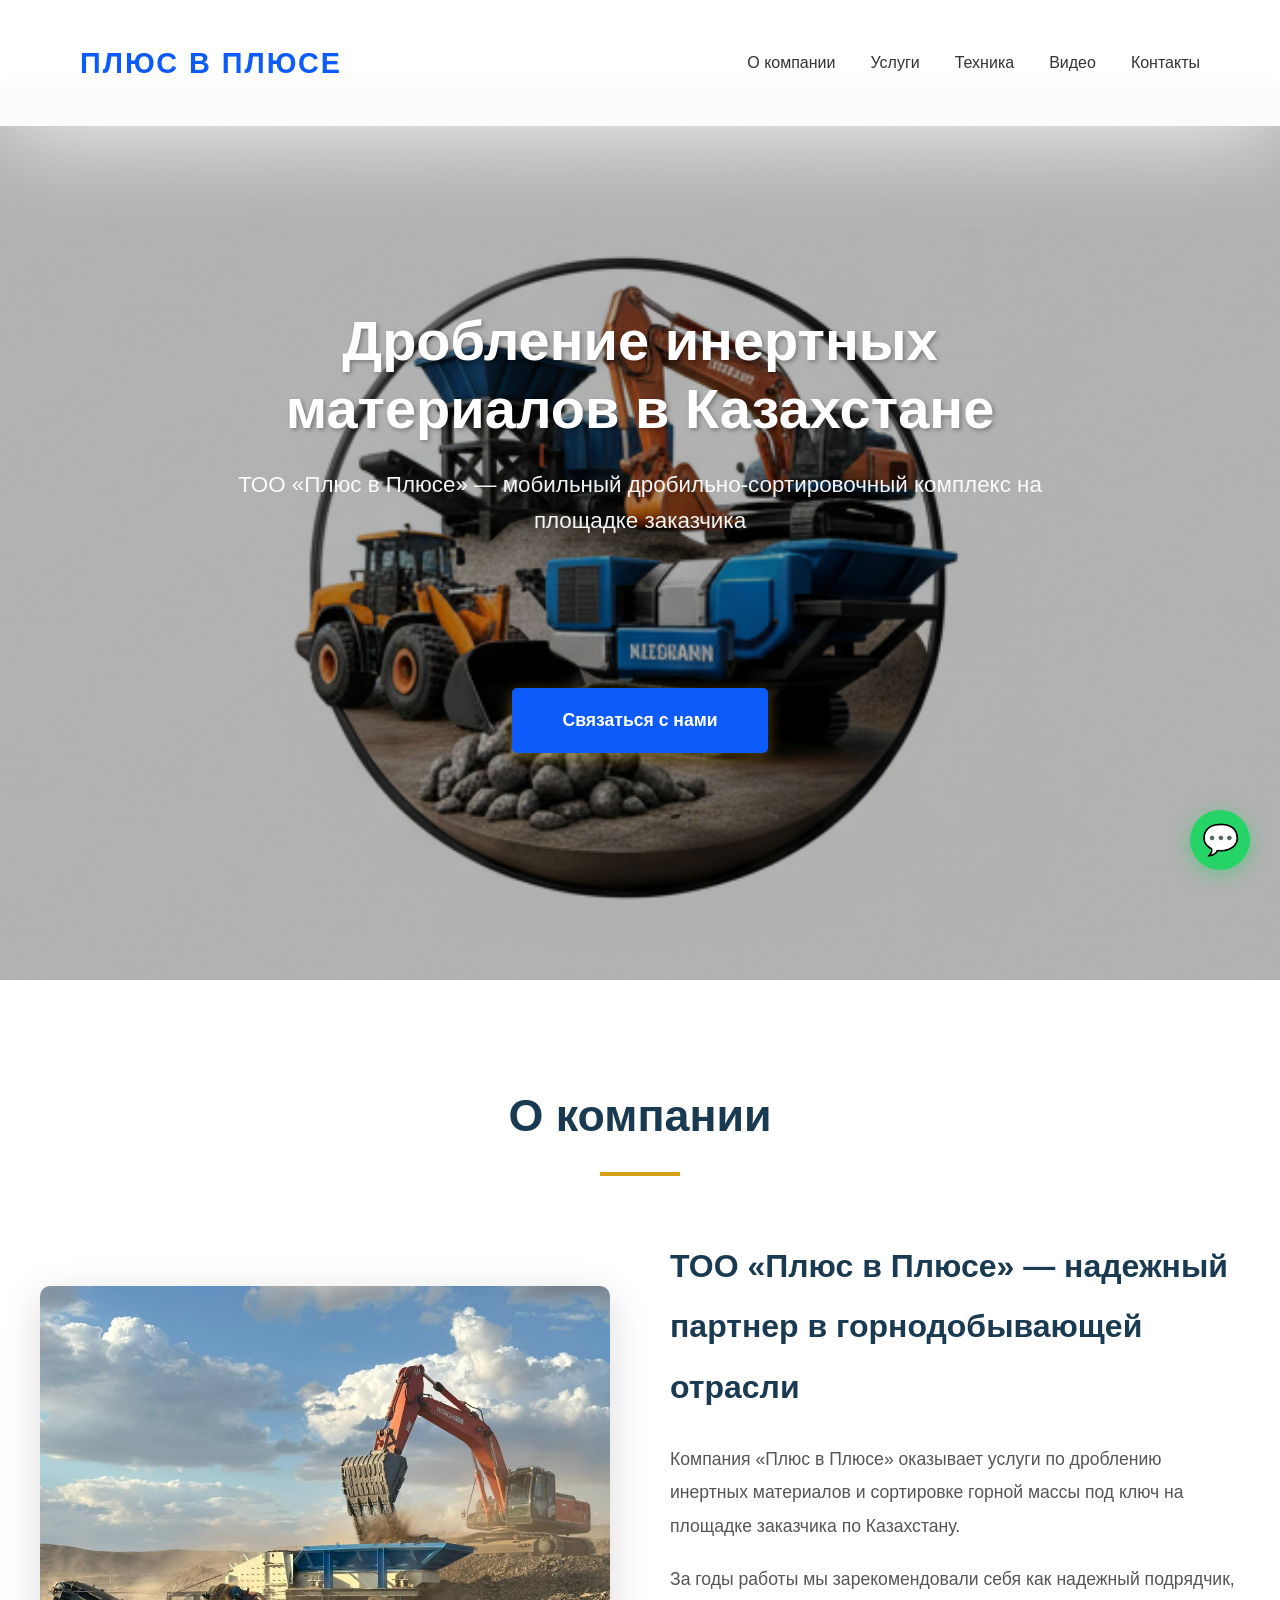
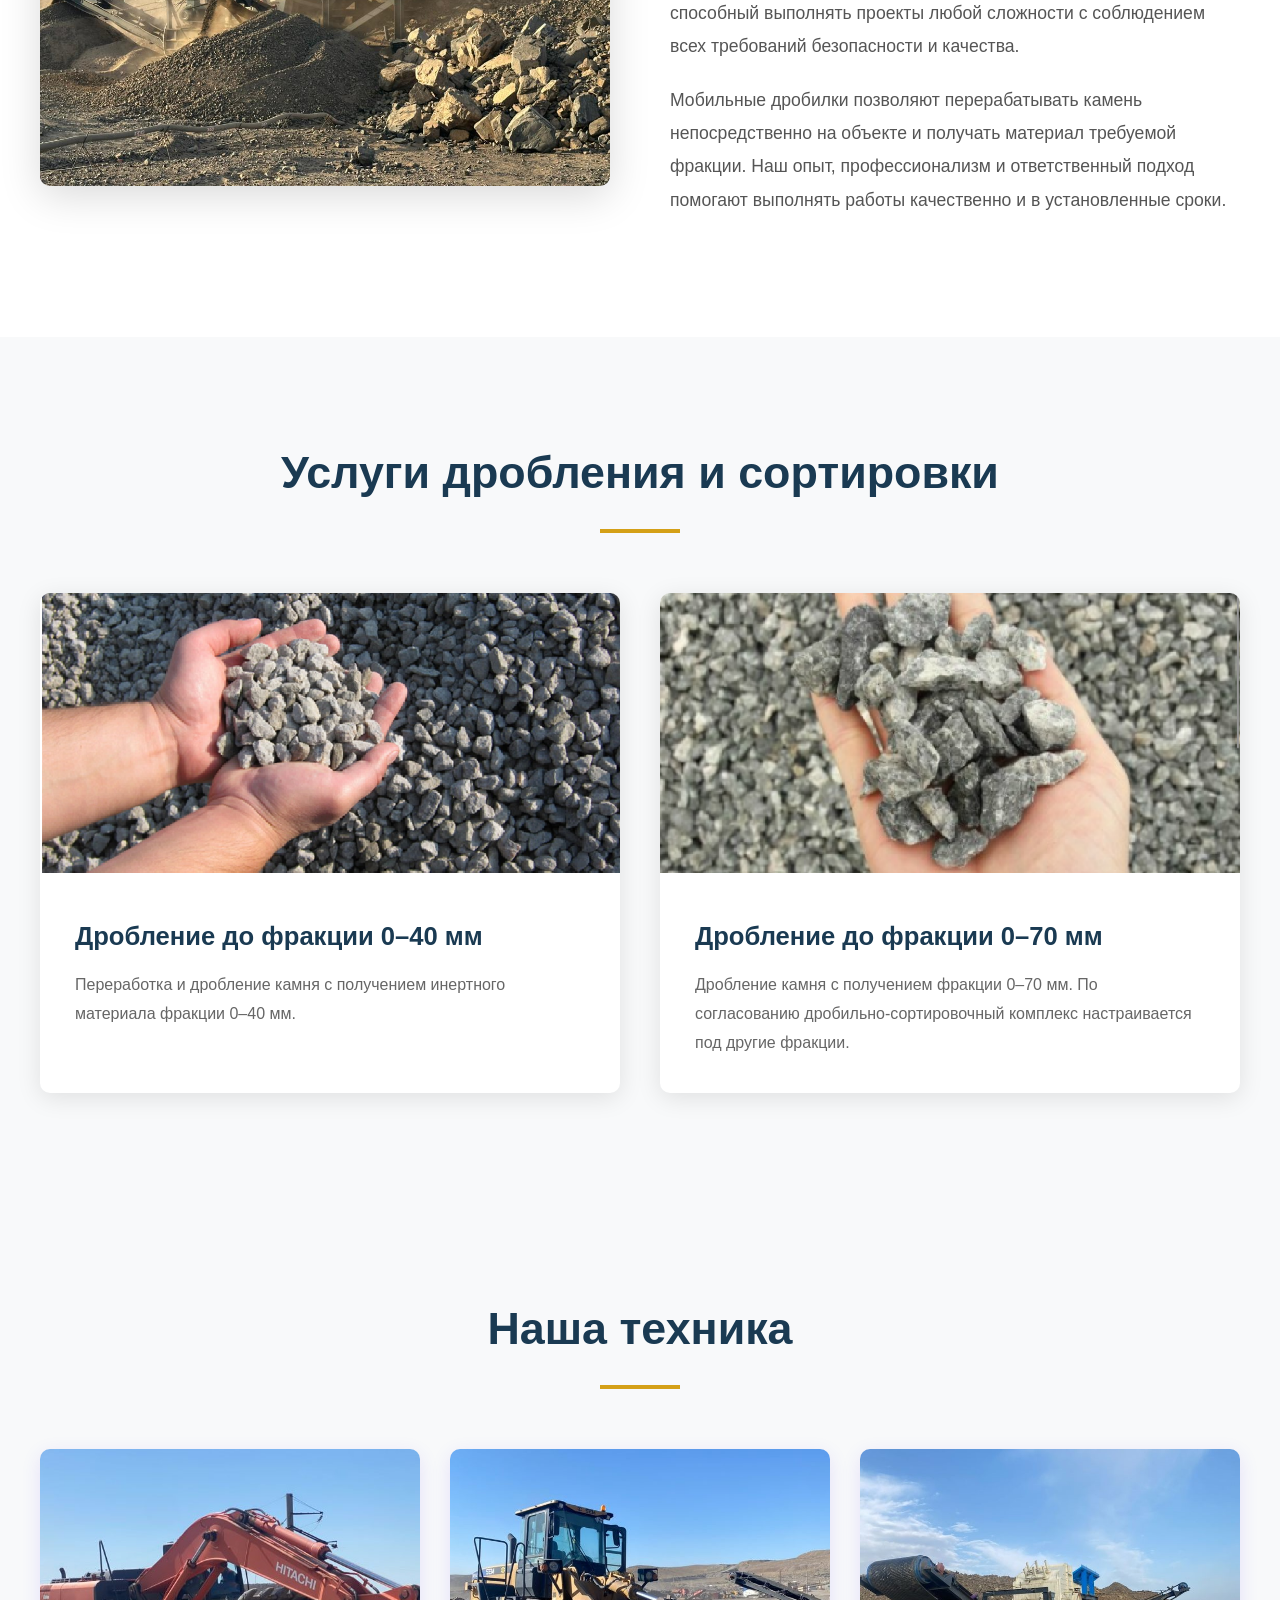
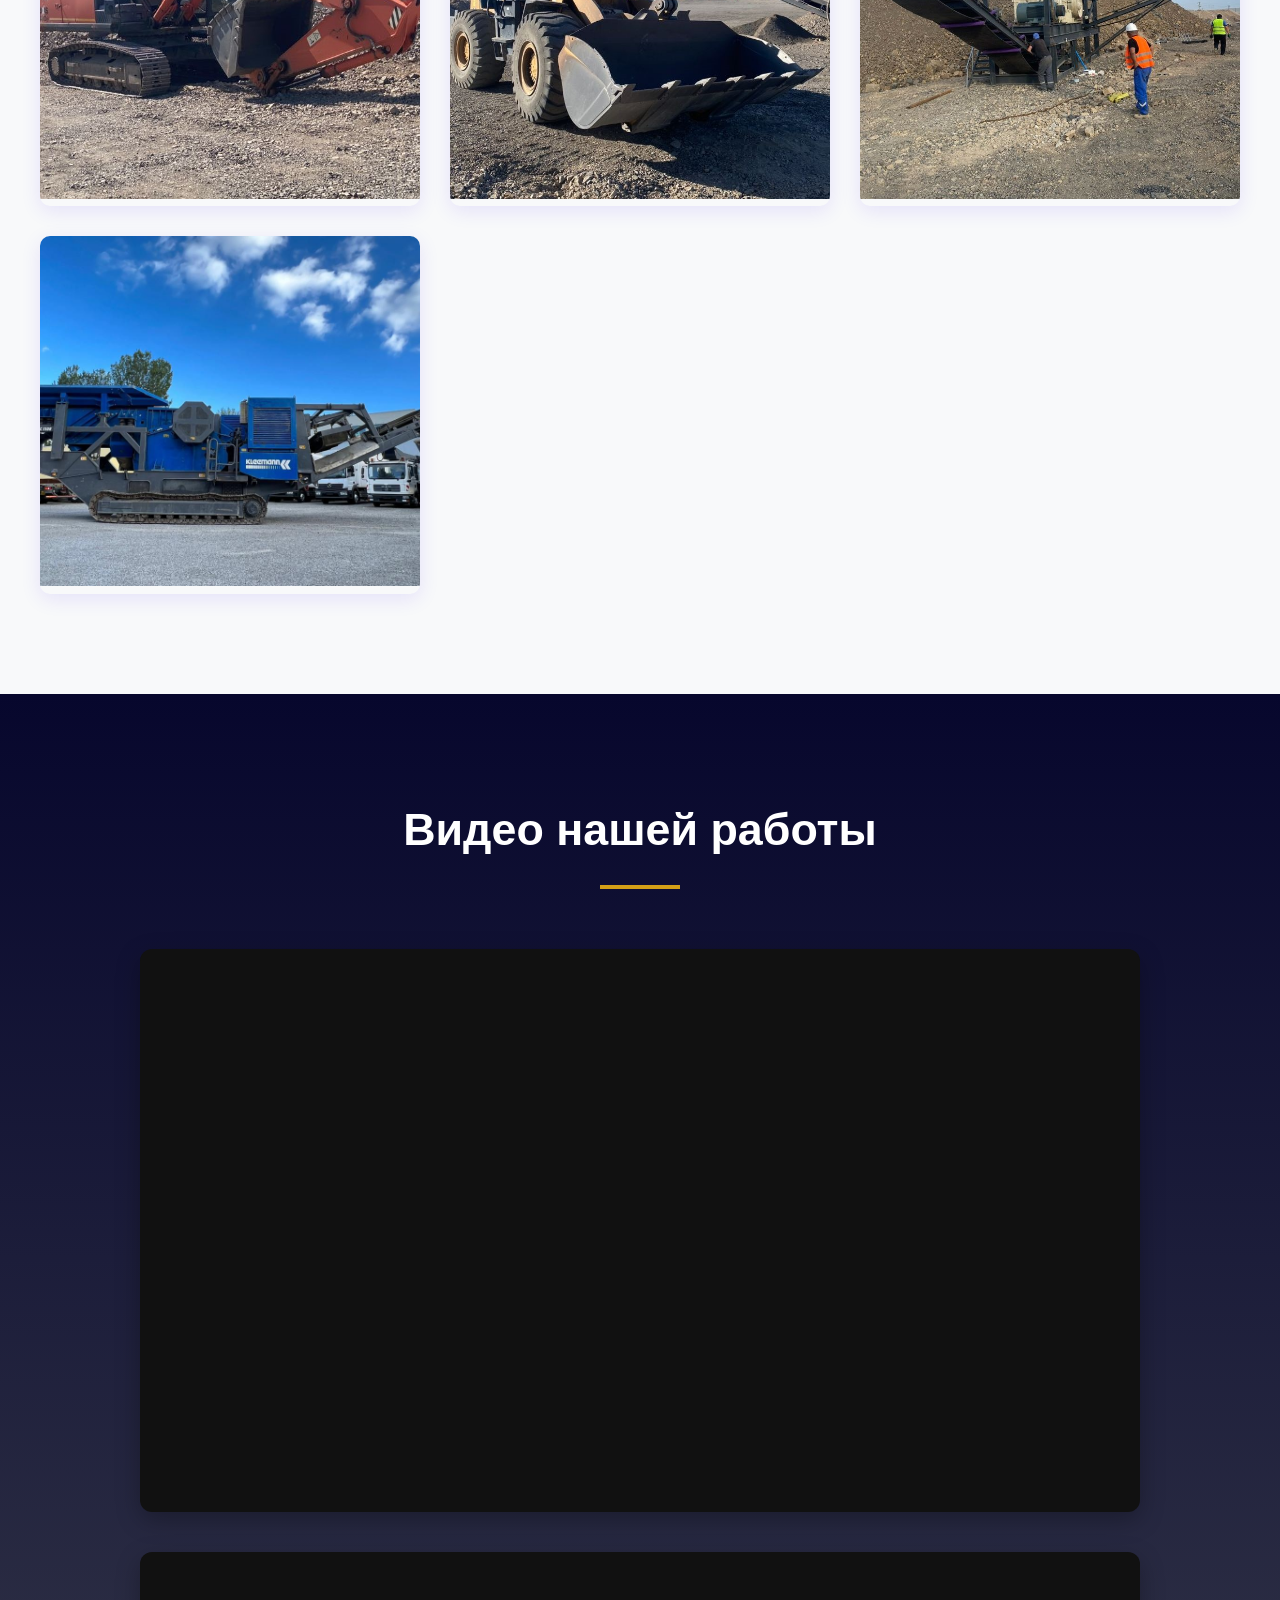
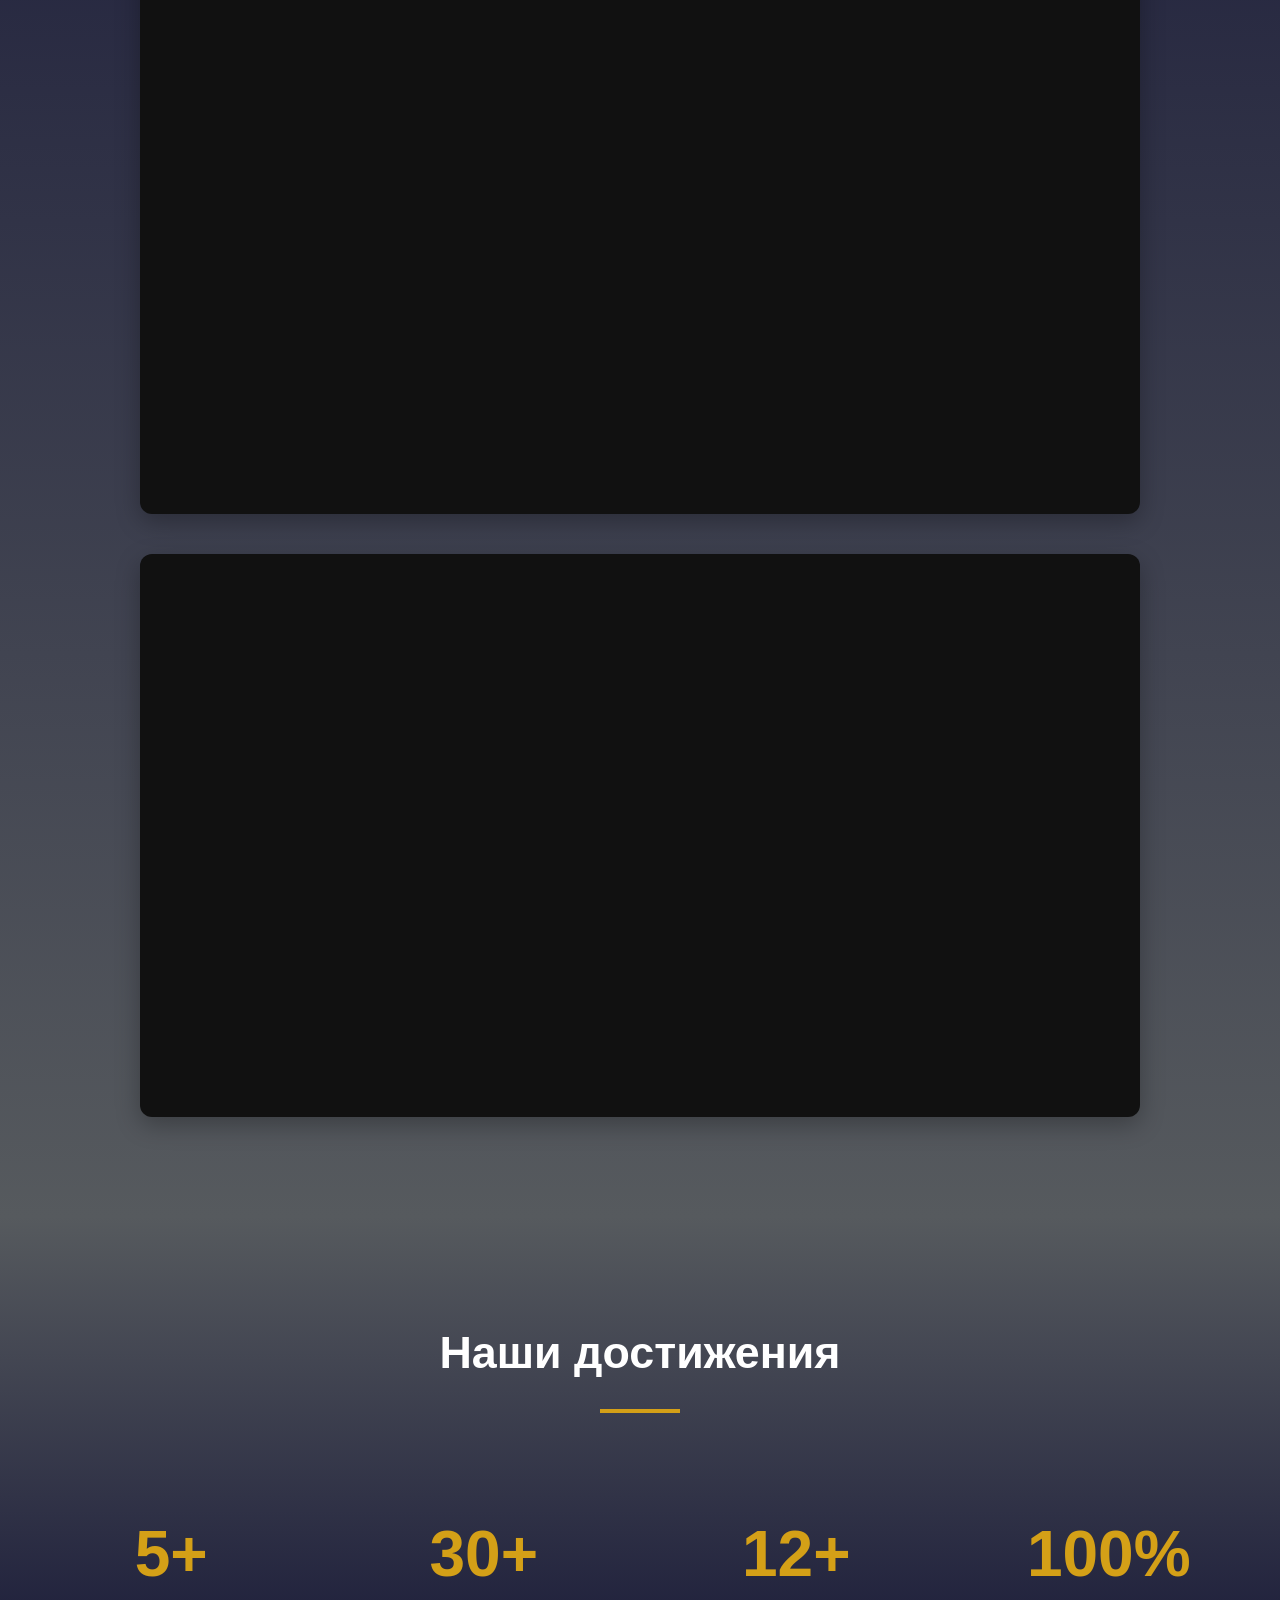
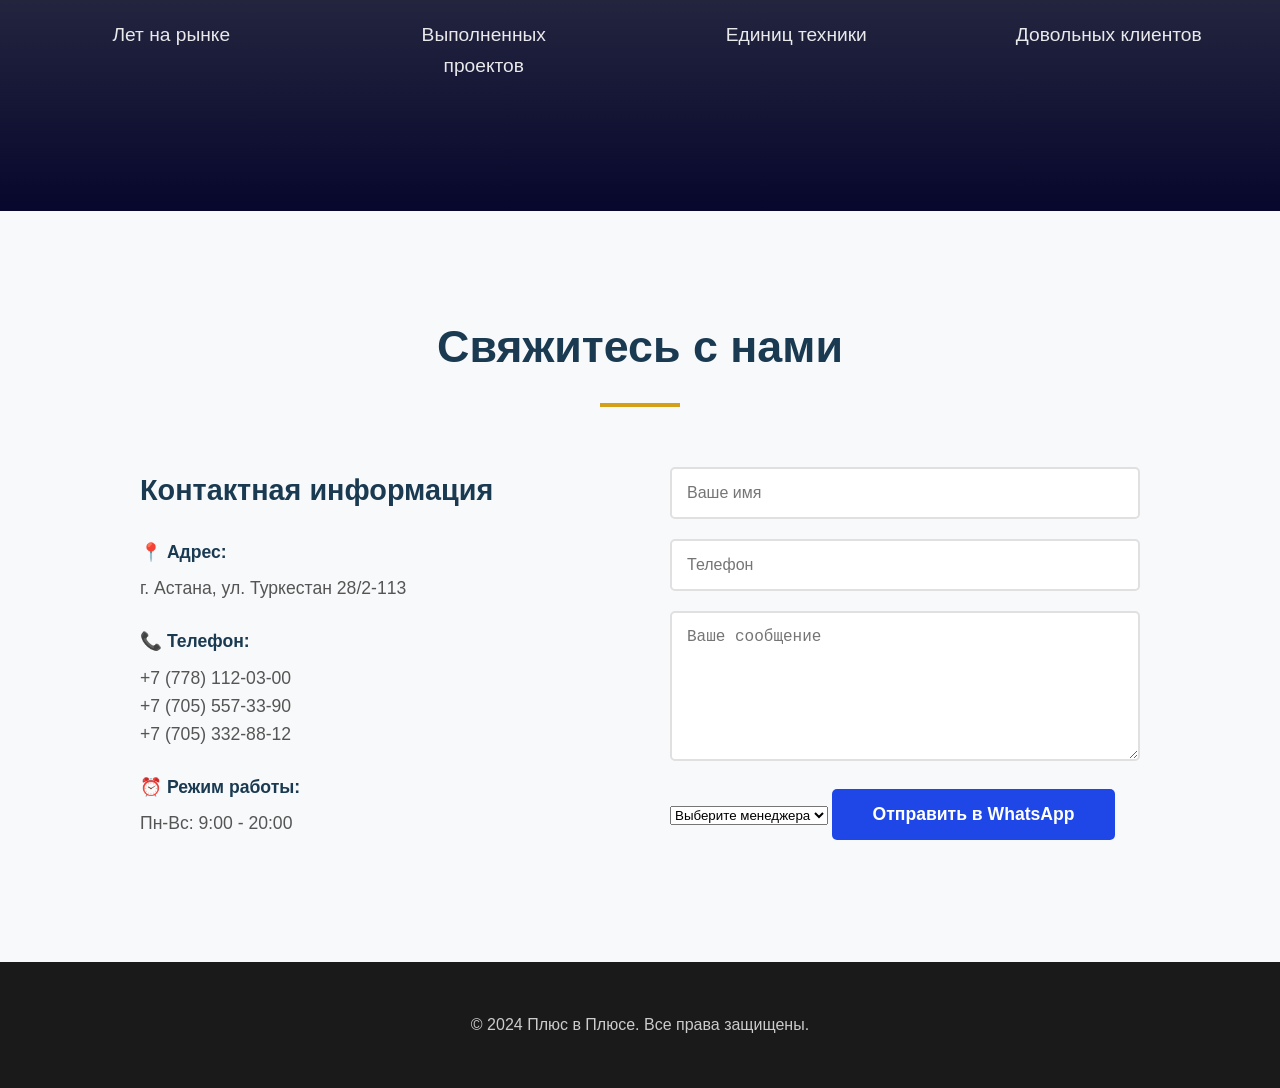
==== index.html @ 3a4a6405 "Improve search metadata and service content" ====
<!DOCTYPE html>
<html lang="ru">
<head>
    <meta charset="UTF-8">
    <meta name="viewport" content="width=device-width, initial-scale=1.0">
    <title>Дробление инертных материалов в Казахстане | Плюс в Плюсе</title>
    <meta name="description" content="ТОО «Плюс в Плюсе»: дробление и сортировка инертных материалов мобильными дробилками на площадке заказчика в Казахстане. Фракции 0–40 и 0–70 мм.">
    <meta name="robots" content="index, follow, max-image-preview:large, max-snippet:-1, max-video-preview:-1">
    <meta name="author" content="ТОО «Плюс в Плюсе»">
    <meta name="theme-color" content="#0c5bfa">
    <link rel="canonical" href="https://plusvpluse.kz/">

    <meta property="og:type" content="website">
    <meta property="og:locale" content="ru_KZ">
    <meta property="og:site_name" content="Плюс в Плюсе">
    <meta property="og:title" content="Дробление инертных материалов | Плюс в Плюсе">
    <meta property="og:description" content="Дробление и сортировка инертных материалов мобильными дробилками на площадке заказчика в Казахстане.">
    <meta property="og:url" content="https://plusvpluse.kz/">
    <meta property="og:image" content="https://plusvpluse.kz/img/%D0%BB%D0%BE%D0%B3%D0%BE1.png">
    <meta property="og:image:width" content="617">
    <meta property="og:image:height" content="424">
    <meta property="og:image:alt" content="Дробильно-сортировочный комплекс компании «Плюс в Плюсе»">

    <meta name="twitter:card" content="summary_large_image">
    <meta name="twitter:title" content="Дробление инертных материалов | Плюс в Плюсе">
    <meta name="twitter:description" content="Дробление и сортировка инертных материалов мобильными дробилками в Казахстане.">
    <meta name="twitter:image" content="https://plusvpluse.kz/img/%D0%BB%D0%BE%D0%B3%D0%BE1.png">
    <script type="application/ld+json">
    {
      "@context": "https://schema.org",
      "@type": "LocalBusiness",
      "@id": "https://plusvpluse.kz/#company",
      "name": "Плюс в Плюсе",
      "legalName": "ТОО «Плюс в Плюсе»",
      "url": "https://plusvpluse.kz/",
      "image": "https://plusvpluse.kz/img/%D0%BB%D0%BE%D0%B3%D0%BE1.png",
      "description": "Услуги по дроблению, сортировке и переработке инертных материалов на площадке заказчика в Казахстане.",
      "telephone": "+7-778-112-03-00",
      "address": {
        "@type": "PostalAddress",
        "streetAddress": "ул. Туркестан, 28/2-113",
        "addressLocality": "Астана",
        "addressCountry": "KZ"
      },
      "areaServed": {"@type": "Country", "name": "Казахстан"},
      "knowsAbout": ["Дробление инертных материалов", "Сортировка горной массы", "Мобильная дробилка", "Дробильно-сортировочный комплекс"]
    }
    </script>
    <link rel="stylesheet" href="style.css">
</head>
<body>
    
    <header>
        <nav>
            <div class="logo-text">ПЛЮС В ПЛЮСЕ</div>
            <div class="mobile-menu-btn" onclick="toggleMenu()">
                <span></span>
                <span></span>
                <span></span>
            </div>
            <ul class="nav-links" id="navLinks">
                <li><a href="#about" onclick="closeMenu()">О компании</a></li>
                <li><a href="#services" onclick="closeMenu()">Услуги</a></li>
                <li><a href="#equipment" onclick="closeMenu()">Техника</a></li>
                <li><a href="#video" onclick="closeMenu()">Видео</a></li>
                <li><a href="#contact" onclick="closeMenu()">Контакты</a></li>
            </ul>
        </nav>
    </header>

    <!-- WhatsApp плавающая кнопка -->
    <a href="https://wa.me/77781120300?text=Здравствуйте!%20Интересует%20ваши%20услуги" 
       class="whatsapp-float" 
       target="_blank"
       title="Написать в WhatsApp">
        💬
    </a>

    <!-- ========================================
         HERO SECTION - ГЛАВНОЕ ФОТО
         ======================================== -->
    <section class="hero">
       
        <img src="img/лого1.png" alt="Дробильно-сортировочный комплекс компании Плюс в Плюсе на месторождении" class="hero-image"> 
        
        <div class="hero-overlay"></div>
        <div class="hero-content">
            <h1 class="hero-title">Дробление инертных материалов в Казахстане</h1>
            <p class="hero-subtitle">ТОО «Плюс в Плюсе» — мобильный дробильно-сортировочный комплекс на площадке заказчика</p>




            <a href="#contact" class="cta-button" style="margin-top: 110px;">Связаться с нами</a>
        </div>
    </section>

    <!-- ========================================
         О КОМПАНИИ
         ======================================== -->
    <section id="about" class="section">
        <h2 class="section-title">О компании</h2>
        <div class="about-container">
            
            
            <img src="img/rкомпания.jpeg" alt="Наша команда" class="about-image"> 
            
            <div class="about-text">
                <h3>ТОО «Плюс в Плюсе» — надежный партнер в горнодобывающей отрасли</h3>
                <p>Компания «Плюс в Плюсе» оказывает услуги по дроблению инертных материалов и сортировке горной массы под ключ на площадке заказчика по Казахстану.</p>
                <p>За годы работы мы зарекомендовали себя как надежный подрядчик, способный выполнять проекты любой сложности с соблюдением всех требований безопасности и качества.</p>
                <p>Мобильные дробилки позволяют перерабатывать камень непосредственно на объекте и получать материал требуемой фракции. Наш опыт, профессионализм и ответственный подход помогают выполнять работы качественно и в установленные сроки.</p>
            </div>
        </div>
    </section>

    <!-- ========================================
         УСЛУГИ
         ======================================== -->
    <section id="services" class="section" style="background: #f8f9fa;">
        <h2 class="section-title">Услуги дробления и сортировки</h2>
        <div class="services-grid">
            
            <div class="service-card">
                <img src="img/фракция 40.png" alt="Инертный материал после дробления" class="service-image"> 
                
                <div class="service-content">
                    <h3 class="service-title">Дробление до фракции 0–40 мм</h3>
                    <p class="service-description">Переработка и дробление камня с получением инертного материала фракции 0–40 мм.</p>
                </div>
            </div>

            <div class="service-card">
                
                <img src="img/фракция 70.1.png" alt="Инертный материал после дробления" class="service-image"> 
                
                <div class="service-content">
                    <h3 class="service-title">Дробление до фракции 0–70 мм</h3>
                    <p class="service-description">Дробление камня с получением фракции 0–70 мм. По согласованию дробильно-сортировочный комплекс настраивается под другие фракции.</p>
                </div>
            </div>

               
        </div>
    </section>

    <!-- ========================================
         ГАЛЕРЕЯ ТЕХНИКИ
         ======================================== -->
    <section id="equipment" class="section equipment-section">
        <h2 class="section-title">Наша техника</h2>
        <div class="equipment-gallery">
            
            <!-- ТЕХНИКА 1: Экскаватор -->
            <div class="equipment-item">
                
                <img src="img/экскаватор.jpeg" alt="Экскаватор" class="equipment-image">
                
                <div class="equipment-overlay">
                    <h3 class="equipment-name">Экскаватор</h3>
                    <p class="equipment-specs">Модель: HITACHI 330 5G , 2013 г объем ковша 2 куба</p>
                </div>
            </div>

            <!-- ТЕХНИКА 2: Погрузчик -->
            <div class="equipment-item">
                
                <img src="img/погрузчик.jpeg" alt="Фронтальный погрузчик SEM для работы с инертными материалами" class="equipment-image">
                
                <div class="equipment-overlay">
                    <h3 class="equipment-name">Фронтальный погрузчик </h3>
                    <p class="equipment-specs">Модель: SEM 2024, объем ковша 3 куба. В количестве 2 единицы.</p>
                </div>
            </div>

            <!-- ТЕХНИКА 3: Ротарная дробилка -->
            <div class="equipment-item">
                <img src="img/роторная.jpeg" alt="Роторная дробилка PF 1315 производительностью 400 тонн в час" class="equipment-image"> 
                
                <div class="equipment-overlay">
                    <h3 class="equipment-name">Роторная дробилка</h3>
                    <p class="equipment-specs">Модель: PF 13 15, 2025 года. Производительность 400 тон в час</p>
                </div>
            </div>

            <!-- ТЕХНИКА 4: Дробилка -->
            <div class="equipment-item">
                
                <img src="img/дробилка.jpeg" alt="Самоходная мобильная дробилка Kleemann 110 R" class="equipment-image">
                
                <div class="equipment-overlay">
                    <h3 class="equipment-name">Самоходная мобильная дробилка</h3>
                    <p class="equipment-specs">Модель: Kleemann 110 R, 2010 года. Производителю 300 тонн час</p>
                </div>
            </div>
        
        </div>
    </section>

    <!-- ========================================
         ВИДЕО
         ======================================== -->
    <section id="video" class="section video-section">
        <div class="video-container">
            <h2 class="section-title" style="color: white;">Видео нашей работы</h2>
            
            <div class="video-wrapper">
                               
                <video autoplay muted loop playsinline preload="metadata" aria-label="Видео работы дробильно-сортировочного комплекса">
                    <source src="img/video_1.mp4" type="video/mp4">
                    Ваш браузер не поддерживает видео.
                </video>
                <video autoplay muted loop playsinline preload="metadata" aria-label="Видео работы дробильно-сортировочного комплекса">
                    <source src="img/video_2.mp4" type="video/mp4">
                    Ваш браузер не поддерживает видео.
                </video>
                <video autoplay muted loop playsinline preload="metadata" aria-label="Видео работы дробильно-сортировочного комплекса">
                    <source src="img/video_3.mp4" type="video/mp4">
                    Ваш браузер не поддерживает видео.
                </video>
                
            </div>
        </div>
    </section>

    <!-- ========================================
         СТАТИСТИКА
         ======================================== -->
    <section class="section stats-section">
        <h2 class="section-title" style="color: white;">Наши достижения</h2>
        <div class="stats-grid">
            <div class="stat-item">
                <div class="stat-number">5+</div>
                <div class="stat-label">Лет на рынке</div>
            </div>
            <div class="stat-item">
                <div class="stat-number">30+</div>
                <div class="stat-label">Выполненных проектов</div>
            </div>
            <div class="stat-item">
                <div class="stat-number">12+</div>
                <div class="stat-label">Единиц техники</div>
            </div>
            <div class="stat-item">
                <div class="stat-number">100%</div>
                <div class="stat-label">Довольных клиентов</div>
            </div>
        </div>
    </section>

    <!-- ========================================
         КОНТАКТЫ
         ======================================== -->
    <section id="contact" class="section contact-section">
        <h2 class="section-title">Свяжитесь с нами</h2>
        <div class="contact-container">
            <div class="contact-info">
                <h3>Контактная информация</h3>
                <div class="contact-item">
                    <strong>📍 Адрес:</strong>
                    г. Астана, ул. Туркестан 28/2-113
                </div>
                <div class="contact-item">
                    <strong>📞 Телефон:</strong>
                    +7 (778) 112-03-00<br>
                    +7 (705) 557-33-90<br>
                    +7 (705) 332-88-12<br>
                </div>
                <div class="contact-item">
                    <strong>⏰ Режим работы:</strong>
                    Пн-Вс: 9:00 - 20:00<br>
                    
                </div>
            </div>

            <form class="contact-form" id="contactForm" onsubmit="sendToWhatsApp(event)">
                <input type="text" id="userName" placeholder="Ваше имя" required>
                <input type="tel" id="userPhone" placeholder="Телефон" required>
                <textarea id="userMessage" placeholder="Ваше сообщение" required></textarea>
                <select id="managerSelect" required>
                    <option value="">Выберите менеджера</option>
                    <option value="0">Менеджер 1</option>
                    <option value="1">Менеджер 2</option>
                    <option value="2">Менеджер 3</option>
                </select>
                <button type="submit" class="submit-btn">Отправить в WhatsApp</button>
            </form>
        </div>
    </section>

    <footer>
        <p>&copy; 2024 Плюс в Плюсе. Все права защищены.</p>
    </footer>
    <script src="script.js"></script>
</body>

</html>
---- style.css ----
/* ========================================
   ОСНОВНЫЕ СТИЛИ
   ======================================== */

* {
    margin: 0;
    padding: 0;
    box-sizing: border-box;
}

body {
    font-family: 'Arial', sans-serif;
    overflow-x: hidden;
    background: #fff;
    color: #333;
    line-height: 1.6;
}

/* ========================================
   HEADER & NAVIGATION
   ======================================== */

header {
    position: fixed;
    width: 100%;
    top: 0;
    z-index: 1000;
    background: rgba(255, 255, 255, 0.95);
    backdrop-filter: blur(10px);
    box-shadow: 0 2px 100px rgba(255, 255, 255, 0.935);
    transition: all 0.3s;
}

nav {
    max-width: 1400px;
    margin: 0 auto;
    display: flex;
    justify-content: space-between;
    align-items: center;
    padding: 20px 40px;
}

.logo-text {
    font-size: 1.8rem;
    font-weight: 700;
    color: #0c5bfa;
    text-transform: uppercase;
    letter-spacing: 2px;
}

.nav-links {
    display: flex;
    gap: 35px;
    list-style: none;
}

.nav-links a {
    color: #333;
    text-decoration: none;
    font-weight: 500;
    transition: color 0.3s;
    font-size: 1rem;
}

.nav-links a:hover {
    color: #0c5bfa;
}

.mobile-menu-btn {
    display: none;
    flex-direction: column;
    gap: 5px;
    cursor: pointer;
    padding: 10px;
}

.mobile-menu-btn span {
    width: 25px;
    height: 3px;
    background: #0c5bfa;
    transition: 0.3s;
}

/* ========================================
   WHATSAPP BUTTON
   ======================================== */

.whatsapp-float {
    position: fixed;
    bottom: 30px;
    right: 30px;
    background: #25D366;
    color: white;
    width: 60px;
    height: 60px;
    border-radius: 50%;
    display: flex;
    align-items: center;
    justify-content: center;
    font-size: 30px;
    box-shadow: 0 4px 20px rgba(37, 211, 102, 0.5);
    cursor: pointer;
    z-index: 999;
    transition: all 0.3s;
    text-decoration: none;
}

.whatsapp-float:hover {
    transform: scale(1.1);
    box-shadow: 0 6px 30px rgba(37, 211, 102, 0.7);
}

/* ========================================
   HERO SECTION
   ======================================== */

.hero {
    height: 100vh;
    position: relative;
    display: flex;
    align-items: center;
    justify-content: center;
    overflow: hidden;
    margin-top: 80px;
}

.hero-image {
    position: absolute;
    width: 100%;
    height: 100%;
    object-fit: cover;
    filter: brightness(0.7);
}

.hero-overlay {
    position: absolute;
    width: 100%;
    height: 100%;
    
}

.hero-content {
    position: relative;
    z-index: 2;
    text-align: center;
    color: white;
    max-width: 900px;
    padding: 40px;
    animation: fadeInUp 1.2s ease;
}

.hero-title {
    font-size: 3.5rem;
    font-weight: 700;
    margin-bottom: 25px;
    line-height: 1.2;
    text-shadow: 2px 2px 4px rgba(0,0,0,0.3);
}

.hero-subtitle {
    font-size: 1.4rem;
    margin-bottom: 40px;
    font-weight: 300;
    opacity: 0.95;
}

.cta-button {
    display: inline-block;
    padding: 18px 50px;
    background: #0c5bfa;
    color: white;
    text-decoration: none;
    font-size: 1.1rem;
    font-weight: 600;
    border-radius: 5px;
    transition: all 0.3s;
    box-shadow: 0 4px 15px rgba(212, 160, 23, 0.4);
}

.cta-button:hover {
    background: #b8860b;
    transform: translateY(-3px);
    box-shadow: 0 6px 20px rgba(212, 160, 23, 0.5);
}

/* ========================================
   IMAGE PLACEHOLDERS
   ======================================== */

.image-placeholder {
    background: #f0f0f0;
    border: 3px dashed #ccc;
    display: flex;
    align-items: center;
    justify-content: center;
    color: #999;
    font-size: 1.2rem;
    text-align: center;
    padding: 20px;
}

/* Важно: когда вставляете реальное изображение, используйте тег <img> БЕЗ класса image-placeholder */

.instruction-note {
    background: #fff3cd;
    border-left: 4px solid #d4a017;
    padding: 15px;
    margin: 20px 0;
    font-size: 0.95rem;
    color: #856404;
}

/* ========================================
   SECTIONS
   ======================================== */

.section {
    padding: 100px 40px;
}

.section-title {
    font-size: 2.8rem;
    text-align: center;
    margin-bottom: 60px;
    color: #1a3a52;
    font-weight: 700;
    position: relative;
}

.section-title::after {
    content: '';
    display: block;
    width: 80px;
    height: 4px;
    background: #d4a017;
    margin: 20px auto 0;
}

/* ========================================
   ABOUT SECTION
   ======================================== */

.about-container {
    max-width: 1400px;
    margin: 0 auto;
    display: grid;
    grid-template-columns: 1fr 1fr;
    gap: 60px;
    align-items: center;
}

.about-image {
    width: 100%;
    height: 500px;
    object-fit: cover;
    border-radius: 10px;
    box-shadow: 0 10px 40px rgba(0,0,0,0.15);
}

.about-text {
    font-size: 1.1rem;
    color: #555;
    line-height: 1.9;
}

.about-text h3 {
    color: #1a3a52;
    font-size: 2rem;
    margin-bottom: 25px;
    font-weight: 600;
}

.about-text p {
    margin-bottom: 20px;
}

/* ========================================
   SERVICES SECTION
   ======================================== */

.services-grid {
    max-width: 1400px;
    margin: 0 auto;
    display: grid;
    grid-template-columns: repeat(auto-fit, minmax(350px, 1fr));
    gap: 40px;
}

.service-card {
    background: white;
    border-radius: 10px;
    overflow: hidden;
    box-shadow: 0 5px 25px rgba(0,0,0,0.1);
    transition: all 0.2s;
}

.service-card:hover {
    transform: translateY(-10px);
    box-shadow: 0 5px 10px rgba(40, 40, 46, 0.8);
}

.service-image {
    width: 100%;
    height: 280px;
    object-fit: cover;
}

.service-content {
    padding: 35px;
}

.service-title {
    font-size: 1.6rem;
    color: #1a3a52;
    margin-bottom: 15px;
    font-weight: 600;
}

.service-description {
    color: #666;
    font-size: 1rem;
    line-height: 1.8;
}

/* ========================================
   EQUIPMENT SECTION
   ======================================== */

.equipment-section {
    background: #f8f9fa;
}

.equipment-gallery {
    max-width: 1400px;
    margin: 0 auto;
    display: grid;
    grid-template-columns: repeat(auto-fit, minmax(300px, 1fr));
    gap: 30px;
}

.equipment-item {
    position: relative;
    overflow: hidden;
    border-radius: 10px;
    box-shadow: 0 5px 20px rgba(57, 16, 243, 0.1);
    cursor: pointer;
}

.equipment-image {
    width: 100%;
    height: 350px;
    object-fit: cover;
    transition: transform 0.5s;
}

.equipment-item:hover .equipment-image {
    transform: scale(1.1);
}

.equipment-overlay {
    position: absolute;
    bottom: 0;
    width: 100%;
    background: linear-gradient(to top, rgba(0,0,0,0.8), transparent);
    color: white;
    padding: 25px;
    transform: translateY(100%);
    transition: transform 0.4s;
}

.equipment-item:hover .equipment-overlay {
    transform: translateY(0);
}

.equipment-name {
    font-size: 1.4rem;
    font-weight: 600;
    margin-bottom: 8px;
}

.equipment-specs {
    font-size: 0.95rem;
    opacity: 0.9;
}

/* ========================================
   VIDEO SECTION
   ======================================== */

.video-section {
    background: linear-gradient(180deg, #07072d, #565a5e);
    color: white;
}

.video-container {
    max-width: 1400px;
    margin: 0 auto;
    text-align: center;
}

.video-wrapper {
    width: 100%;
    max-width: 1000px;
    margin: 0 auto;
    display: grid;
    grid-template-columns: 1fr;
    gap: 40px;
}

.video-placeholder {
    width: 100%;
    height: 600px;
    background: #2a4a62;
    display: flex;
    align-items: center;
    justify-content: center;
    font-size: 1.5rem;
    color: #ccc;
    flex-direction: column;
}

video {
    width: 100%;
    aspect-ratio: 16 / 9;
    object-fit: cover;
    display: block;
    border-radius: 12px;
    background: #111;
    box-shadow: 0 8px 24px rgba(0, 0, 0, 0.28);
}

/* ========================================
   STATISTICS SECTION
   ======================================== */

.stats-section {
    background: linear-gradient(180deg, #565a5e, #07072d);
    color: white;
}

.stats-grid {
    max-width: 1400px;
    margin: 0 auto;
    display: grid;
    grid-template-columns: repeat(auto-fit, minmax(250px, 1fr));
    gap: 50px;
    text-align: center;
}

.stat-item {
    padding: 30px;
}

.stat-number {
    font-size: 4rem;
    font-weight: 700;
    color: #d4a017;
    margin-bottom: 15px;
}

.stat-label {
    font-size: 1.2rem;
    opacity: 0.9;
    font-weight: 500;
}

/* ========================================
   CONTACT SECTION
   ======================================== */

.contact-section {
    background: #f8f9fa;
}

.contact-container {
    max-width: 1000px;
    margin: 0 auto;
    display: grid;
    grid-template-columns: 1fr 1fr;
    gap: 60px;
}

.contact-info h3 {
    color: #1a3a52;
    font-size: 1.8rem;
    margin-bottom: 25px;
}

.contact-item {
    margin-bottom: 25px;
    font-size: 1.1rem;
    color: #555;
}

.contact-item strong {
    color: #1a3a52;
    display: block;
    margin-bottom: 8px;
}

.contact-form input,
.contact-form textarea {
    width: 100%;
    padding: 15px;
    margin-bottom: 20px;
    border: 2px solid #e0e0e0;
    border-radius: 5px;
    font-size: 1rem;
    transition: border-color 0.3s;
}

.contact-form input:focus,
.contact-form textarea:focus {
    outline: none;
    border-color: #d4a017;
}

.contact-form textarea {
    min-height: 150px;
    resize: vertical;
}

.submit-btn {
    background: #1f47e7;
    color: white;
    padding: 15px 40px;
    border: none;
    border-radius: 5px;
    font-size: 1.1rem;
    font-weight: 600;
    cursor: pointer;
    transition: all 0.3s;
}

.submit-btn:hover {
    background: #d4a017;
    transform: translateY(-2px);
}

/* ========================================
   FOOTER
   ======================================== */

footer {
    background: #1a1a1a;
    color: #ccc;
    padding: 50px 40px;
    text-align: center;
}

footer p {
    font-size: 1rem;
}

/* ========================================
   ANIMATIONS
   ======================================== */

@keyframes fadeInUp {
    from {
        opacity: 0;
        transform: translateY(40px);
    }
    to {
        opacity: 1;
        transform: translateY(0);
    }
}

/* ========================================
   RESPONSIVE DESIGN
   ======================================== */

@media (max-width: 1024px) {
    .section {
        padding: 80px 30px;
    }

    nav {
        padding: 15px 30px;
    }
}

@media (max-width: 768px) {
    .video-wrapper {
        grid-template-columns: 1fr;
        gap: 22px;
    }

    .mobile-menu-btn {
        display: flex;
    }

    .nav-links {
        position: fixed;
        top: 80px;
        left: -100%;
        width: 100%;
        height: calc(100vh - 80px);
        background: rgba(255, 255, 255, 0.98);
        flex-direction: column;
        align-items: center;
        justify-content: center;
        gap: 30px;
        transition: left 0.3s;
        backdrop-filter: blur(10px);
    }

    .nav-links.active {
        left: 0;
    }

    .nav-links a {
        font-size: 1.3rem;
    }

    nav {
        padding: 15px 20px;
    }

    .logo-text {
        font-size: 1.4rem;
    }

    .hero {
        height: 90vh;
        margin-top: 70px;
    }

    .hero-title {
        font-size: 2rem;
    }

    .hero-subtitle {
        font-size: 1.1rem;
    }

    .hero-content {
        padding: 20px;
    }

    .cta-button {
        padding: 15px 35px;
        font-size: 1rem;
    }

    .section {
        padding: 60px 20px;
    }

    .section-title {
        font-size: 2rem;
        margin-bottom: 40px;
    }

    .about-container,
    .contact-container {
        grid-template-columns: 1fr;
        gap: 40px;
    }

    .about-image {
        height: 300px;
    }

    .about-text h3 {
        font-size: 1.6rem;
    }

    .about-text {
        font-size: 1rem;
    }

    .services-grid,
    .equipment-gallery {
        grid-template-columns: 1fr;
        gap: 30px;
    }

    .service-image,
    .equipment-image {
        height: 250px;
    }

    .service-content {
        padding: 25px;
    }

    .service-title {
        font-size: 1.4rem;
    }

    .stats-grid {
        grid-template-columns: repeat(2, 1fr);
        gap: 30px;
    }

    .stat-number {
        font-size: 3rem;
    }

    .stat-label {
        font-size: 1rem;
    }

    .video-placeholder {
        height: 300px;
        font-size: 1.2rem;
    }

    .contact-form input,
    .contact-form textarea {
        padding: 12px;
    }

    .whatsapp-float {
        width: 55px;
        height: 55px;
        font-size: 26px;
        bottom: 20px;
        right: 20px;
    }

    .instruction-note {
        font-size: 0.85rem;
        padding: 12px;
    }
}

@media (max-width: 480px) {
    .hero-title {
        font-size: 1.6rem;
    }

    .hero-subtitle {
        font-size: 1rem;
    }

    .section-title {
        font-size: 1.7rem;
    }

    .logo-text {
        font-size: 1.2rem;
    }

    .stats-grid {
        grid-template-columns: 1fr;
    }

    .stat-number {
        font-size: 2.5rem;
    }

    footer {
        padding: 30px 20px;
    }
}
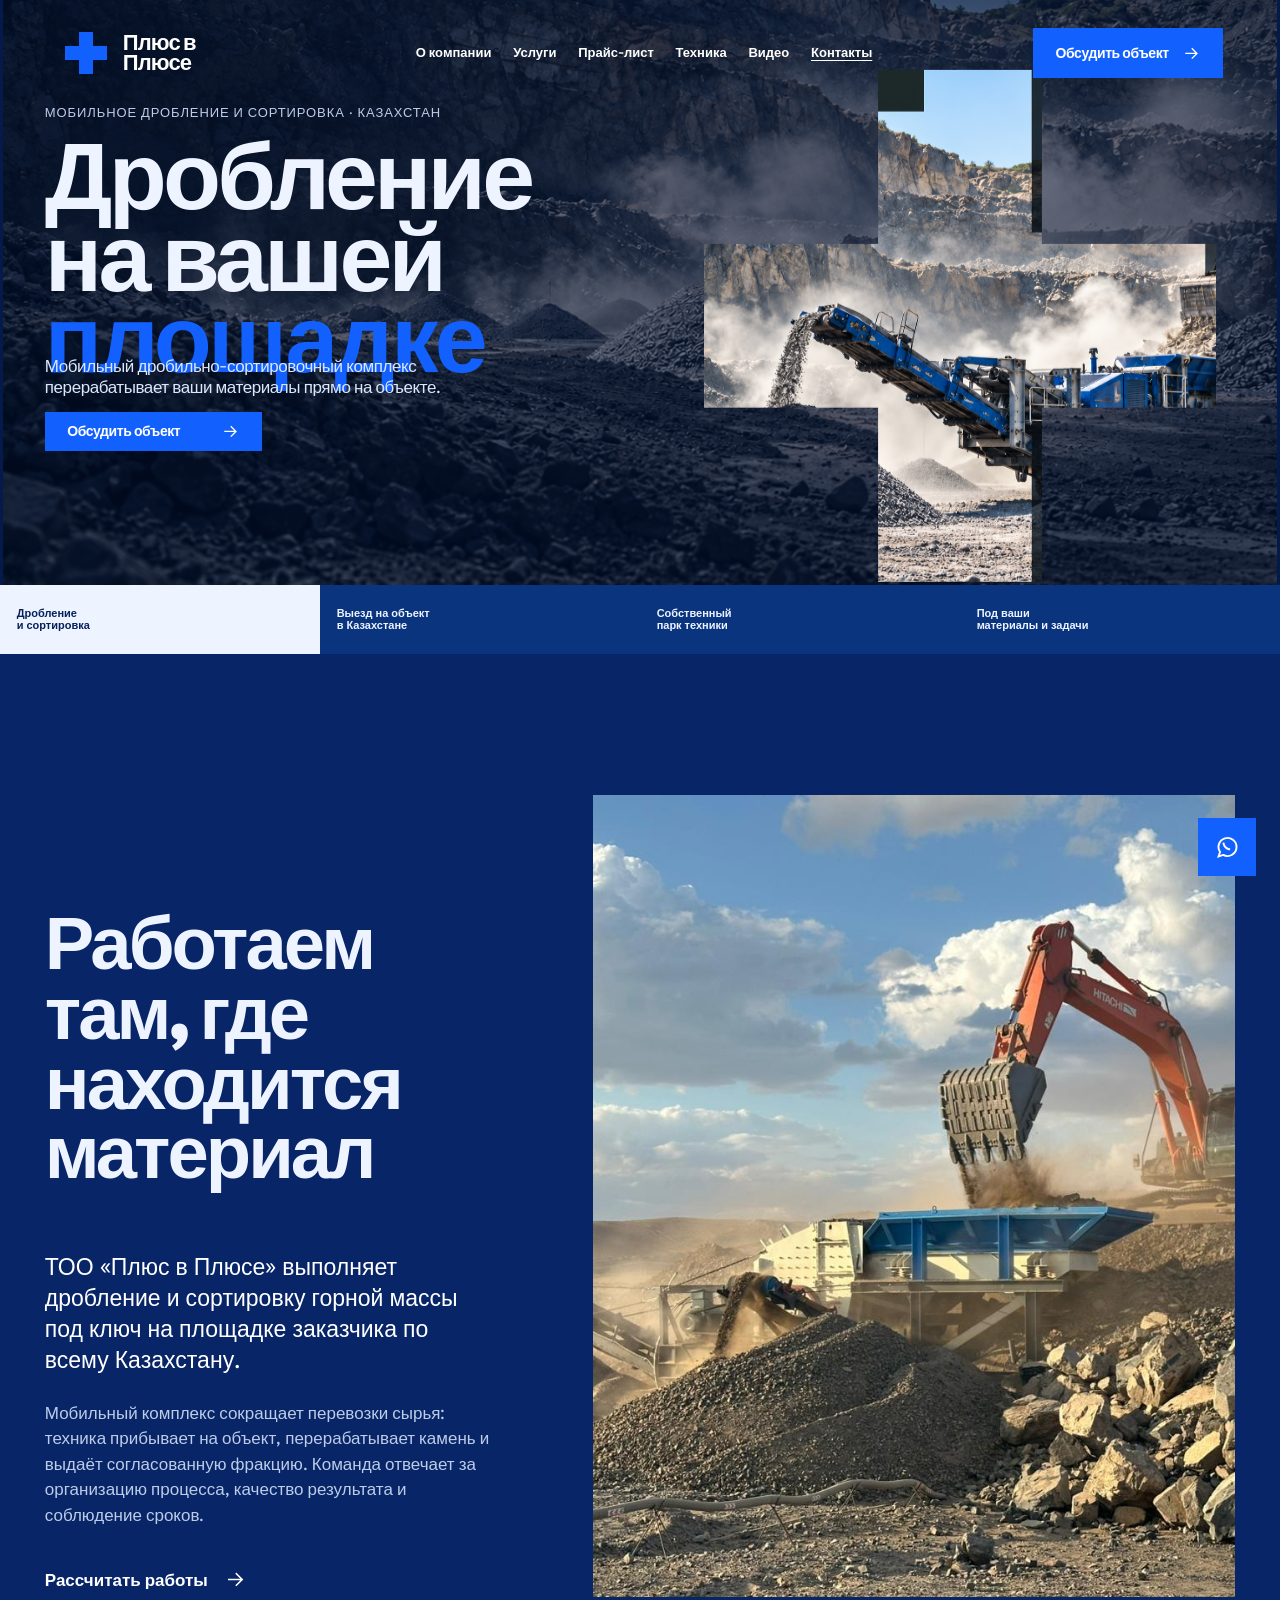
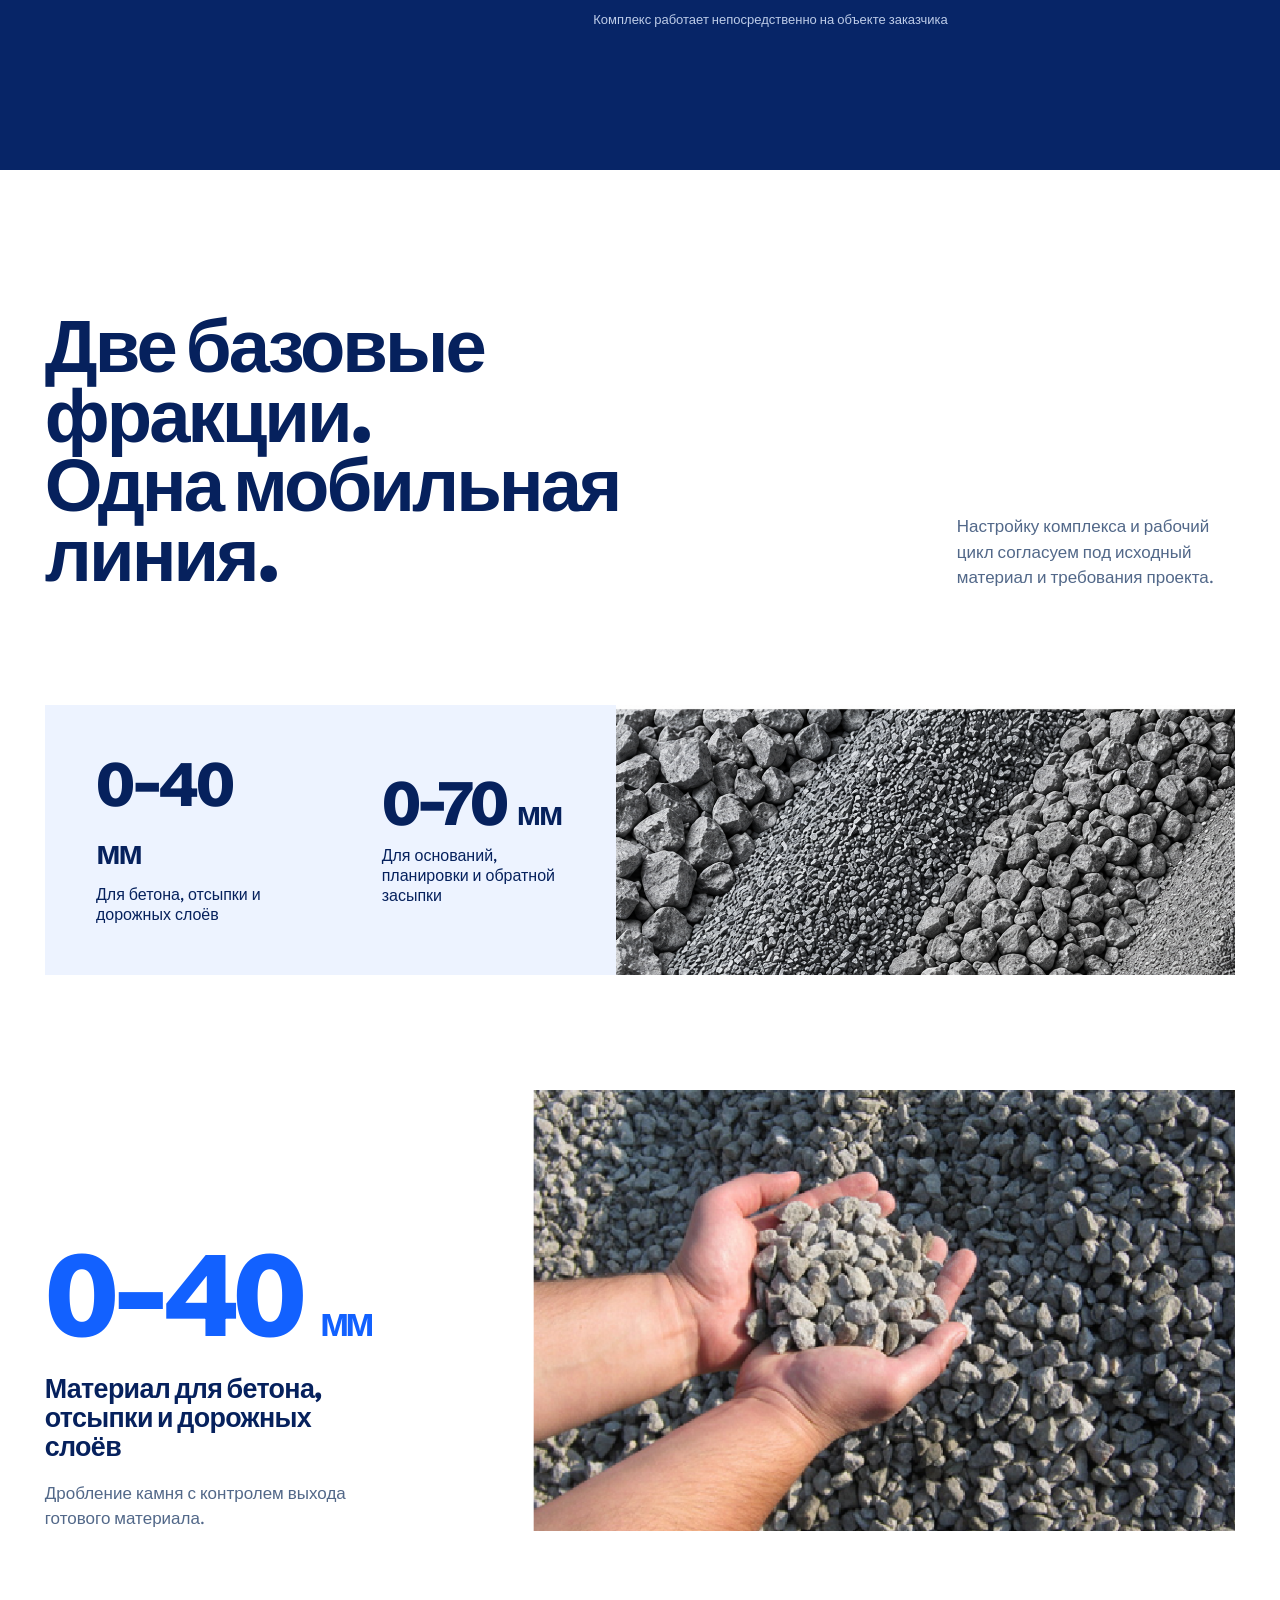
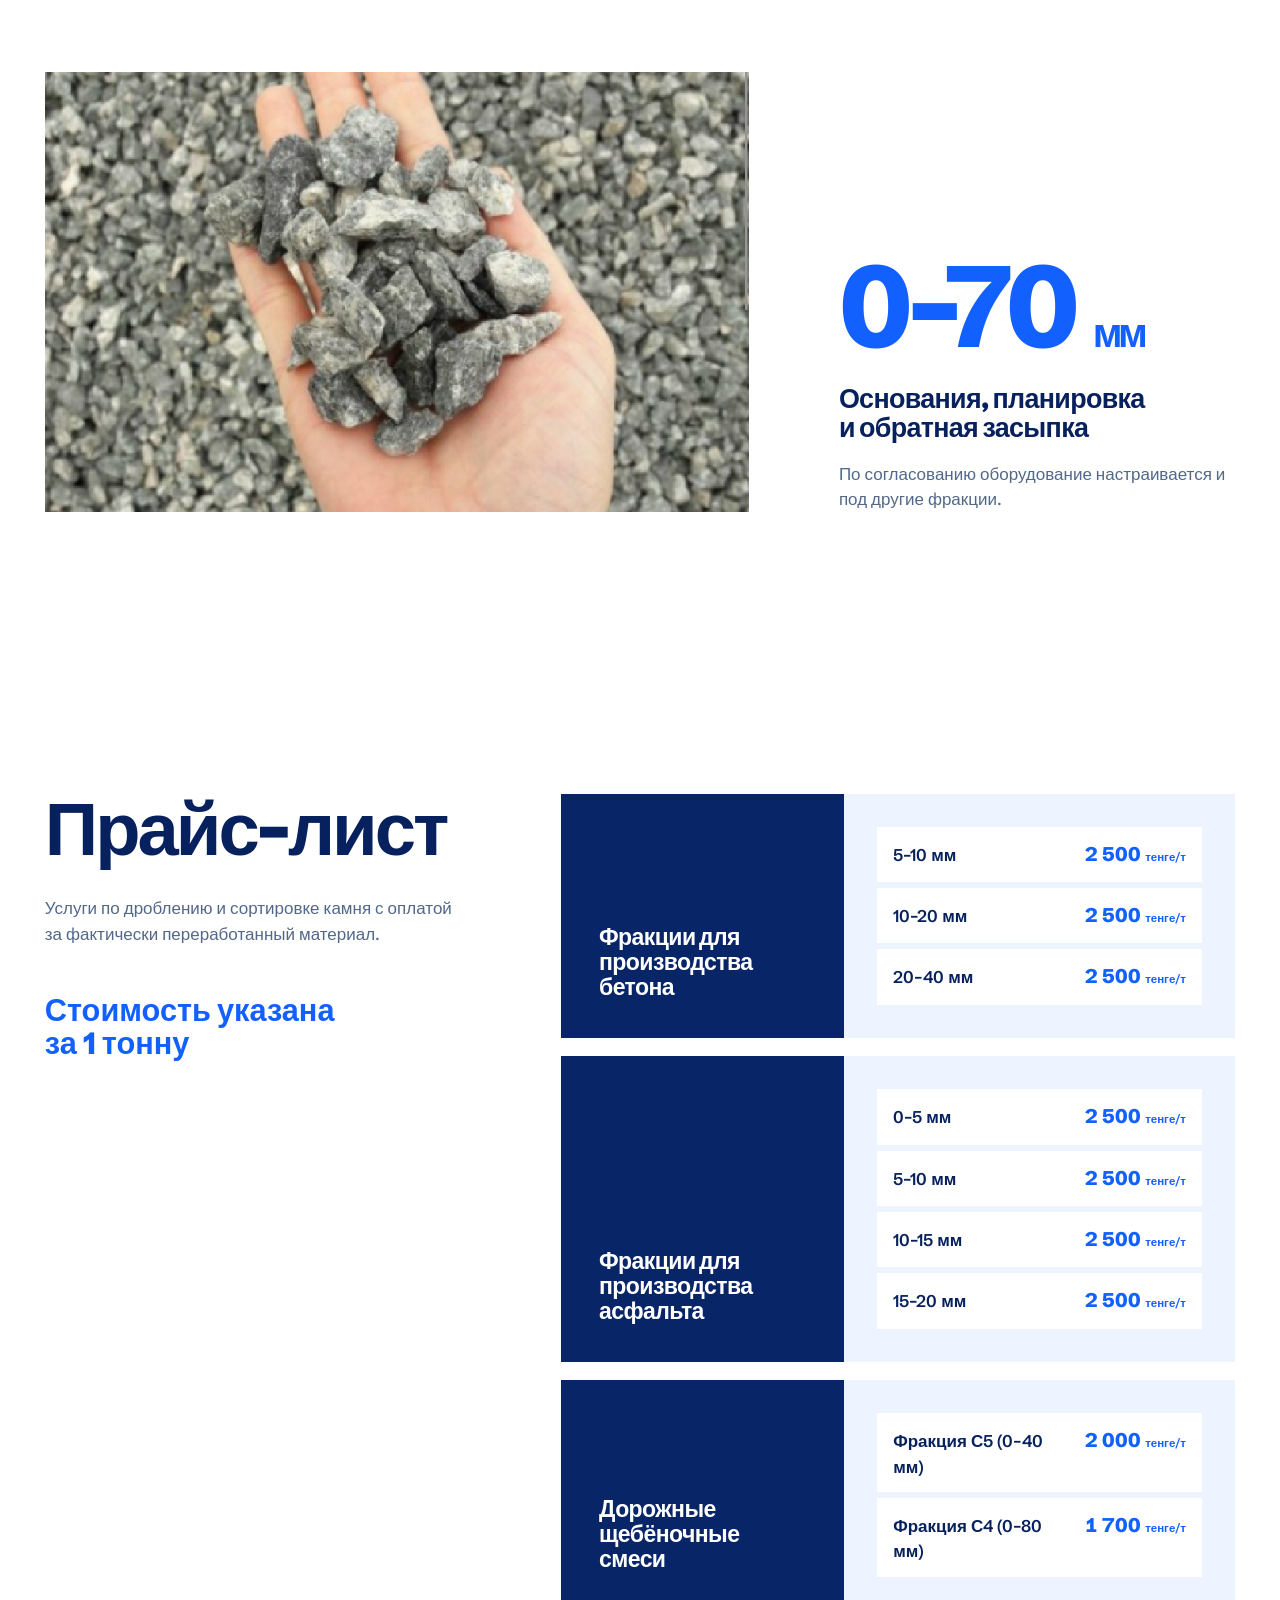
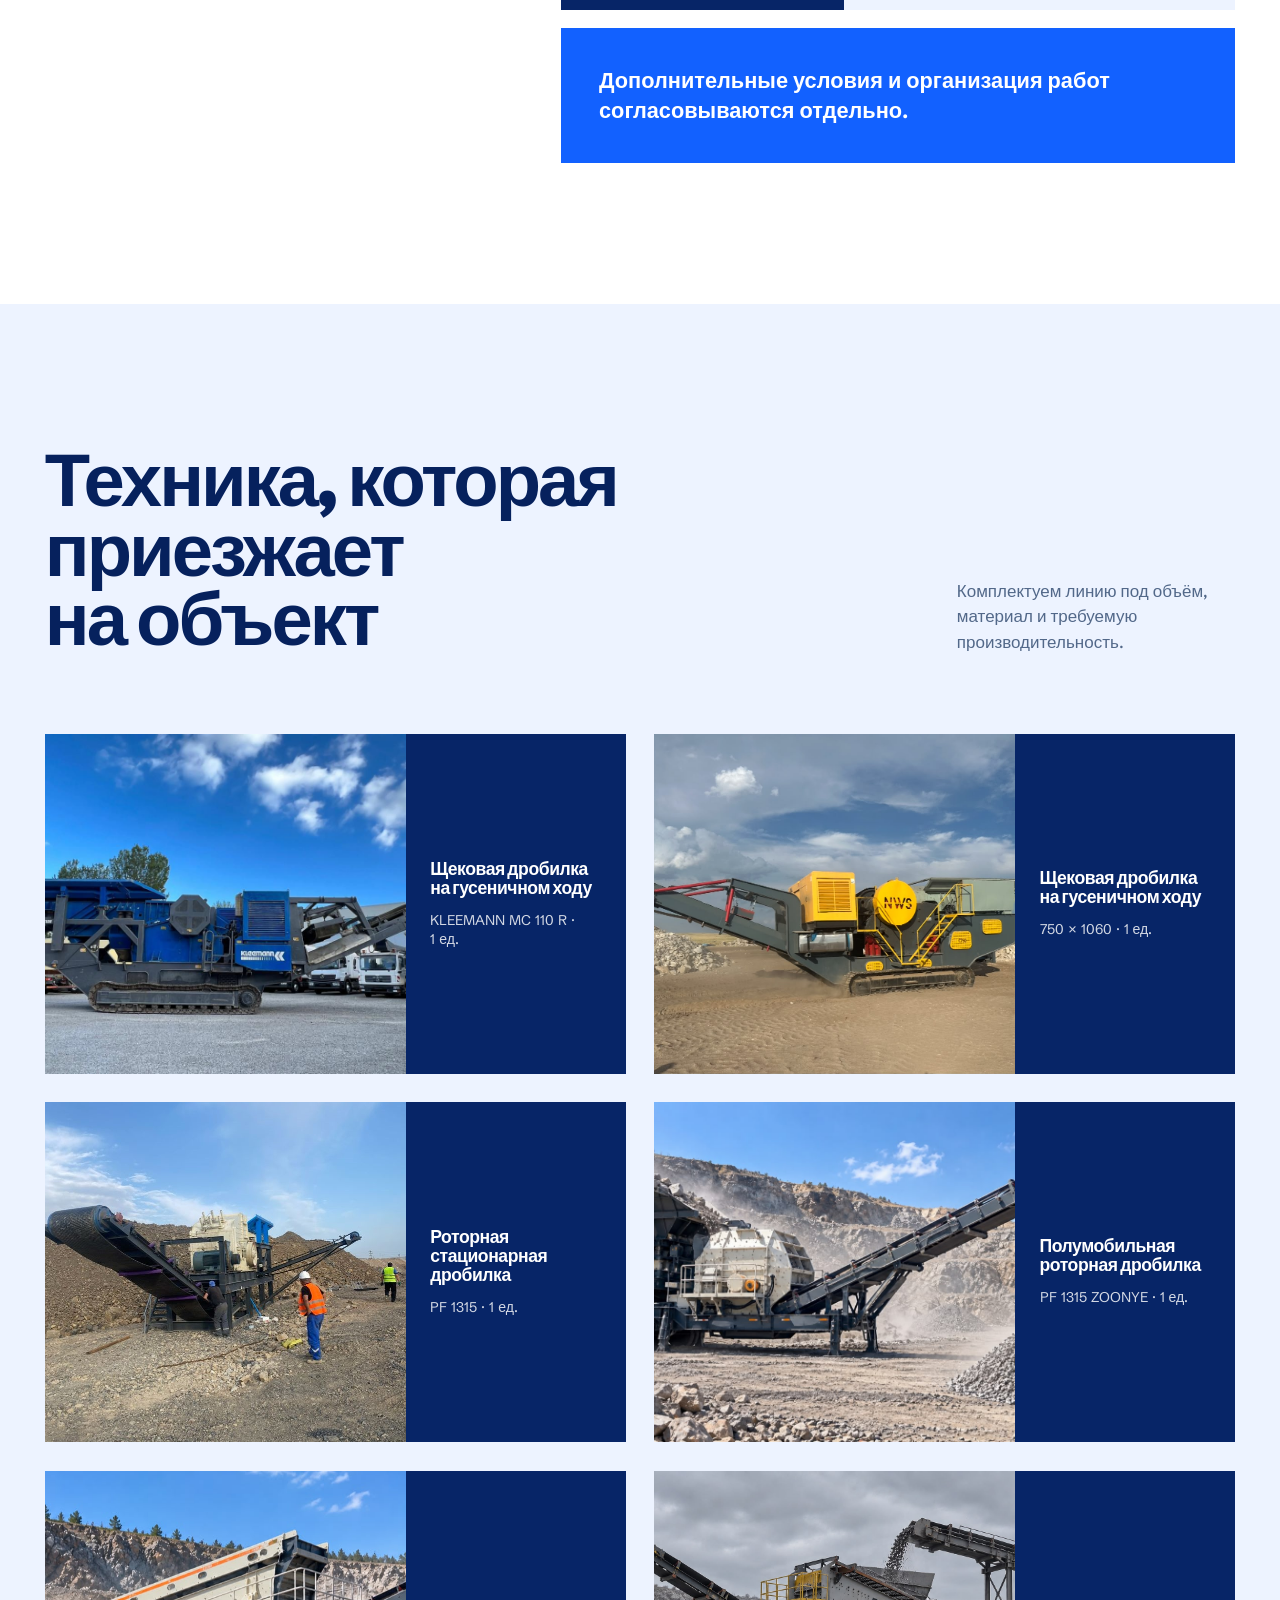
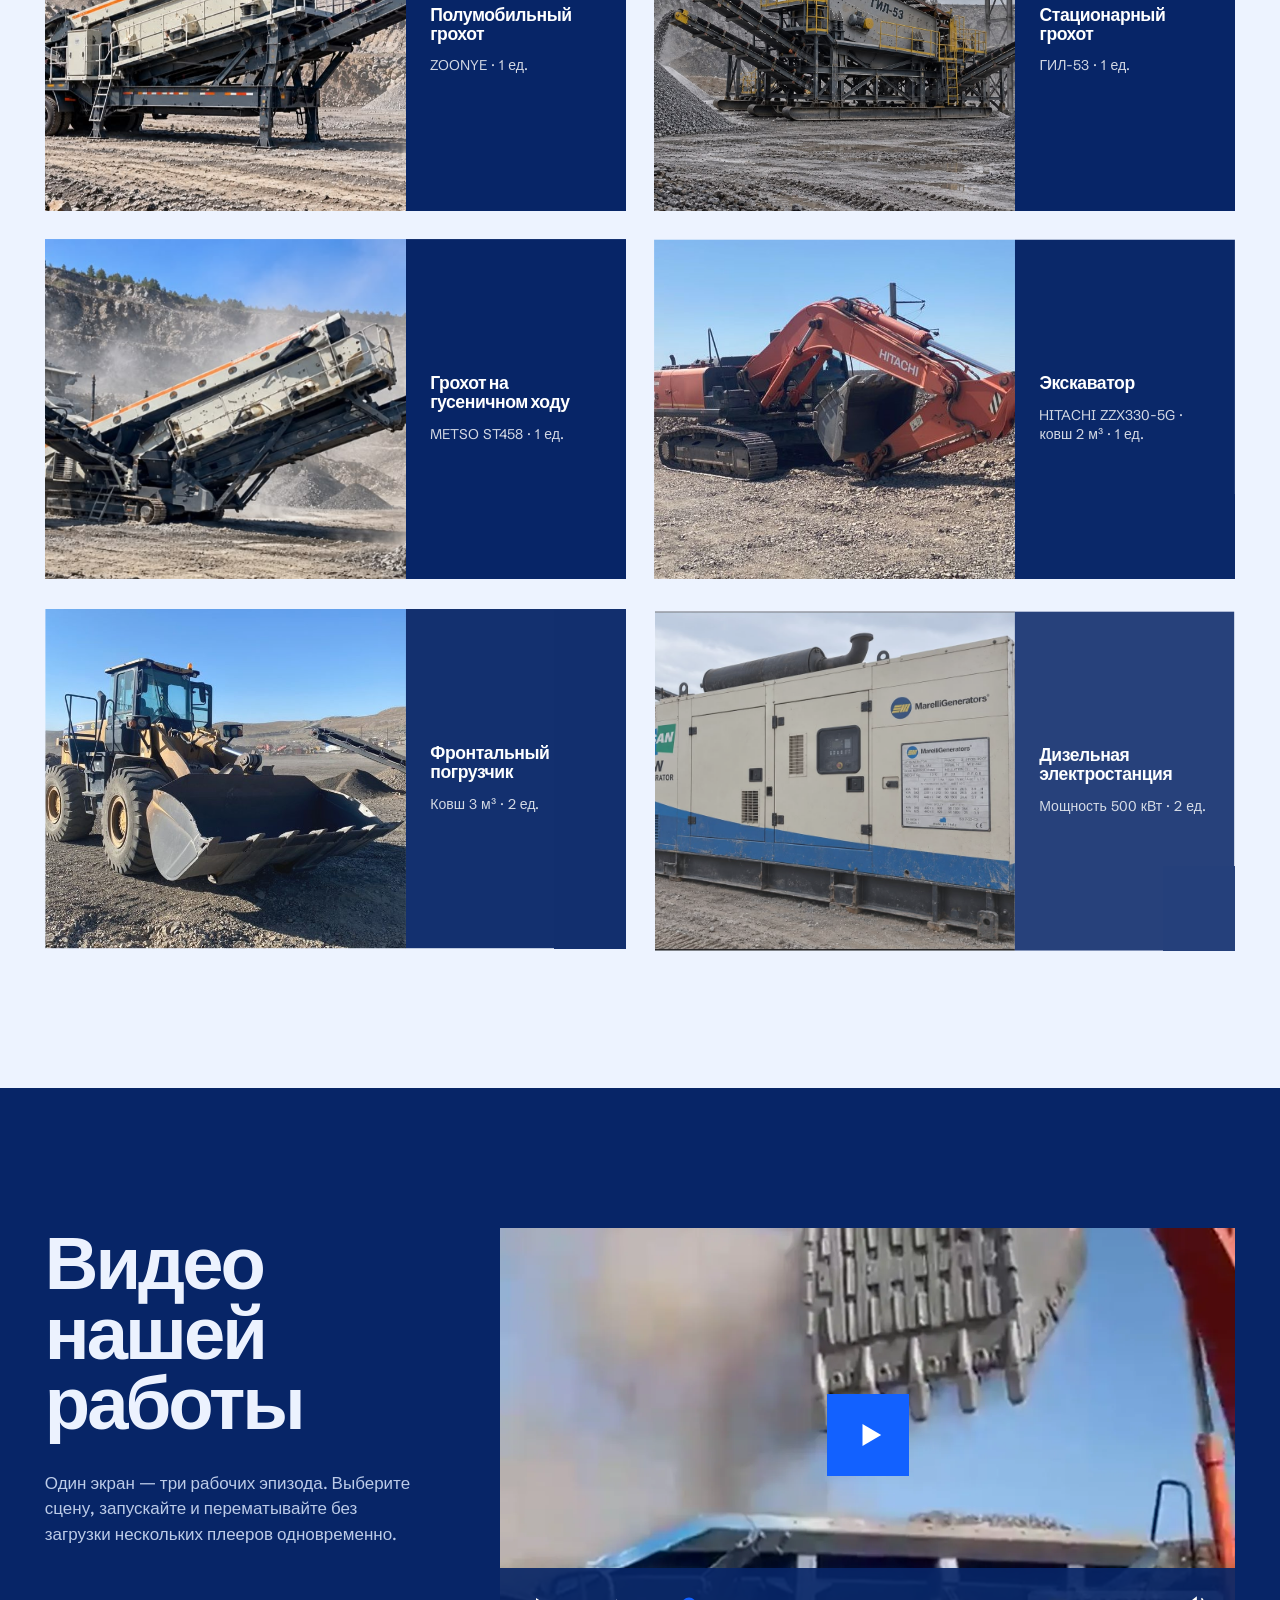
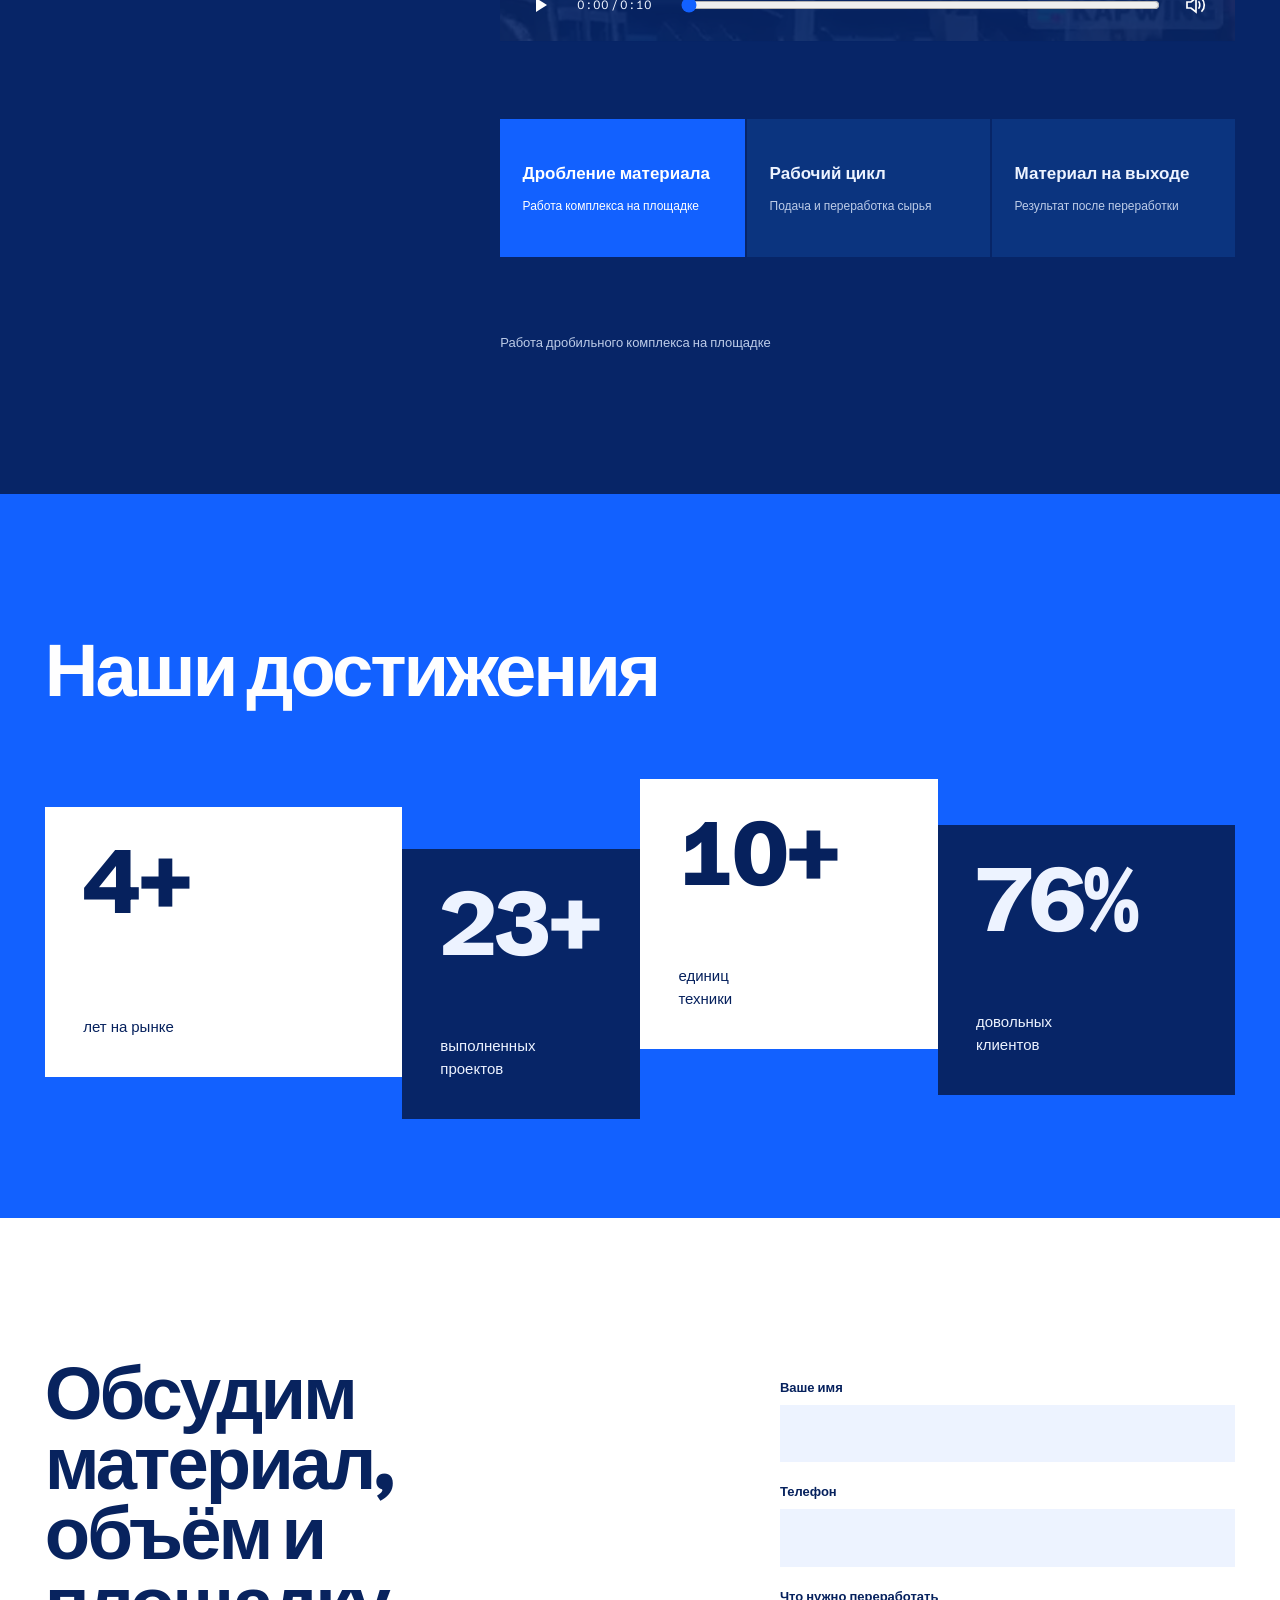
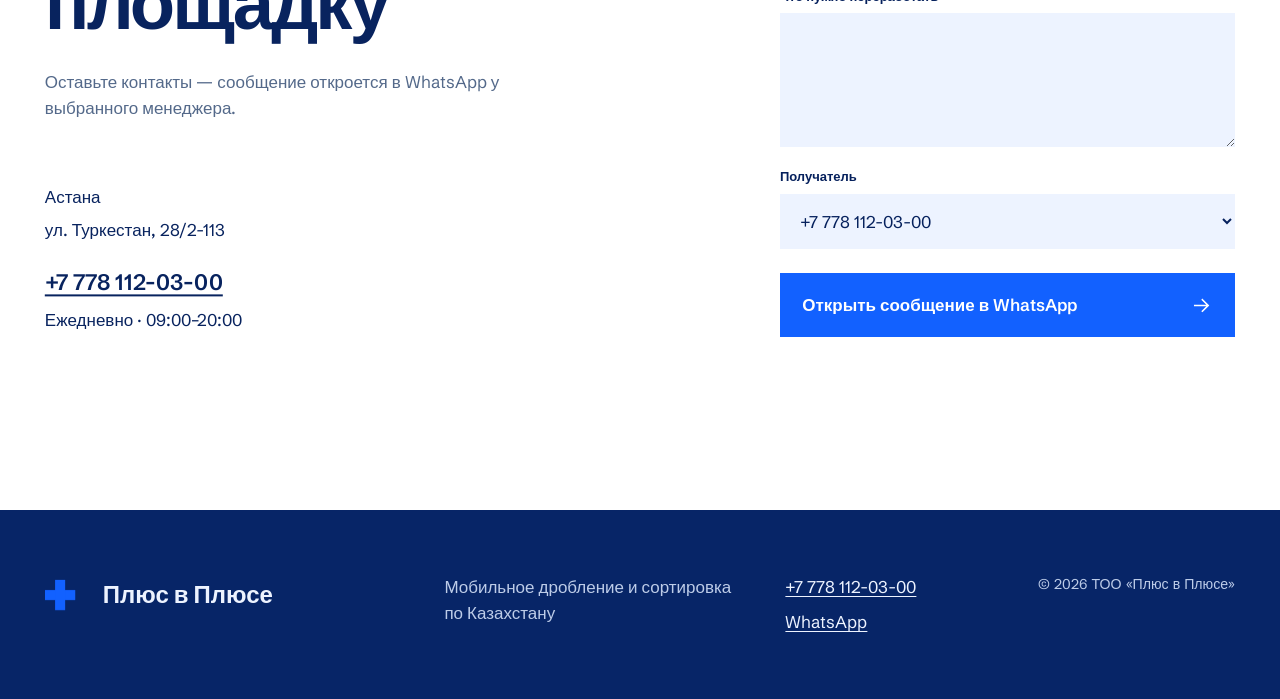
==== commit c8a34950: "Redesign site and add pricing, media, and animations" ====
--- a/index.html
+++ b/index.html
@@ -1,302 +1,199 @@
-<!DOCTYPE html>
-<html lang="ru">
-<head>
-    <meta charset="UTF-8">
-    <meta name="viewport" content="width=device-width, initial-scale=1.0">
-    <title>Дробление инертных материалов в Казахстане | Плюс в Плюсе</title>
-    <meta name="description" content="ТОО «Плюс в Плюсе»: дробление и сортировка инертных материалов мобильными дробилками на площадке заказчика в Казахстане. Фракции 0–40 и 0–70 мм.">
-    <meta name="robots" content="index, follow, max-image-preview:large, max-snippet:-1, max-video-preview:-1">
-    <meta name="author" content="ТОО «Плюс в Плюсе»">
-    <meta name="theme-color" content="#0c5bfa">
-    <link rel="canonical" href="https://plusvpluse.kz/">
+<!doctype html>
+<html lang="ru">
+<head>
+  <meta charset="utf-8">
+  <meta name="viewport" content="width=device-width, initial-scale=1">
+  <title>Дробление инертных материалов в Казахстане | Плюс в Плюсе</title>
+  <meta name="description" content="ТОО «Плюс в Плюсе»: мобильное дробление и сортировка инертных материалов на площадке заказчика по Казахстану. Фракции 0–40 и 0–70 мм.">
+  <meta name="robots" content="index, follow, max-image-preview:large, max-snippet:-1, max-video-preview:-1">
+  <meta name="author" content="ТОО «Плюс в Плюсе»">
+  <meta name="theme-color" content="#072567">
+  <link rel="icon" href="data:,">
+  <link rel="canonical" href="https://plusvpluse.kz/">
+  <meta property="og:type" content="website">
+  <meta property="og:locale" content="ru_KZ">
+  <meta property="og:site_name" content="Плюс в Плюсе">
+  <meta property="og:title" content="Дробление на вашей площадке | Плюс в Плюсе">
+  <meta property="og:description" content="Мобильное дробление и сортировка инертных материалов на объекте заказчика по Казахстану.">
+  <meta property="og:url" content="https://plusvpluse.kz/">
+  <meta property="og:image" content="https://plusvpluse.kz/img/%D0%BB%D0%BE%D0%B3%D0%BE1.png">
+  <meta name="twitter:card" content="summary_large_image">
+  <script type="application/ld+json">
+  {"@context":"https://schema.org","@type":"LocalBusiness","@id":"https://plusvpluse.kz/#company","name":"Плюс в Плюсе","legalName":"ТОО «Плюс в Плюсе»","url":"https://plusvpluse.kz/","image":"https://plusvpluse.kz/img/%D0%BB%D0%BE%D0%B3%D0%BE1.png","description":"Услуги по дроблению, сортировке и переработке инертных материалов на площадке заказчика в Казахстане.","telephone":"+7-778-112-03-00","address":{"@type":"PostalAddress","streetAddress":"ул. Туркестан, 28/2-113","addressLocality":"Астана","addressCountry":"KZ"},"areaServed":{"@type":"Country","name":"Казахстан"}}
+  </script>
+  <script>document.documentElement.classList.add('js');</script>
+  <link rel="stylesheet" href="style.css">
+</head>
+<body>
+  <a class="skip-link" href="#main">Перейти к содержанию</a>
 
-    <meta property="og:type" content="website">
-    <meta property="og:locale" content="ru_KZ">
-    <meta property="og:site_name" content="Плюс в Плюсе">
-    <meta property="og:title" content="Дробление инертных материалов | Плюс в Плюсе">
-    <meta property="og:description" content="Дробление и сортировка инертных материалов мобильными дробилками на площадке заказчика в Казахстане.">
-    <meta property="og:url" content="https://plusvpluse.kz/">
-    <meta property="og:image" content="https://plusvpluse.kz/img/%D0%BB%D0%BE%D0%B3%D0%BE1.png">
-    <meta property="og:image:width" content="617">
-    <meta property="og:image:height" content="424">
-    <meta property="og:image:alt" content="Дробильно-сортировочный комплекс компании «Плюс в Плюсе»">
+  <header class="site-header" id="siteHeader">
+    <a class="wordmark" href="#main" aria-label="Плюс в Плюсе — главная"><span class="brand-plus" aria-hidden="true"></span><span>Плюс в Плюсе</span></a>
+    <button class="menu-toggle" type="button" aria-expanded="false" aria-controls="heroNav"><span></span><span></span><span class="sr-only">Открыть меню</span></button>
+    <nav class="hero-nav" id="heroNav" aria-label="Основная навигация">
+      <a href="#about">О компании</a><a href="#services">Услуги</a><a href="#prices">Прайс-лист</a><a href="#equipment">Техника</a><a href="#video">Видео</a><a href="#contact">Контакты</a>
+    </nav>
+    <a class="nav-action" href="#contact">Обсудить объект <svg viewBox="0 0 24 24" aria-hidden="true"><path d="M5 12h13M13 6l6 6-6 6"/></svg></a>
+  </header>
 
-    <meta name="twitter:card" content="summary_large_image">
-    <meta name="twitter:title" content="Дробление инертных материалов | Плюс в Плюсе">
-    <meta name="twitter:description" content="Дробление и сортировка инертных материалов мобильными дробилками в Казахстане.">
-    <meta name="twitter:image" content="https://plusvpluse.kz/img/%D0%BB%D0%BE%D0%B3%D0%BE1.png">
-    <script type="application/ld+json">
-    {
-      "@context": "https://schema.org",
-      "@type": "LocalBusiness",
-      "@id": "https://plusvpluse.kz/#company",
-      "name": "Плюс в Плюсе",
-      "legalName": "ТОО «Плюс в Плюсе»",
-      "url": "https://plusvpluse.kz/",
-      "image": "https://plusvpluse.kz/img/%D0%BB%D0%BE%D0%B3%D0%BE1.png",
-      "description": "Услуги по дроблению, сортировке и переработке инертных материалов на площадке заказчика в Казахстане.",
-      "telephone": "+7-778-112-03-00",
-      "address": {
-        "@type": "PostalAddress",
-        "streetAddress": "ул. Туркестан, 28/2-113",
-        "addressLocality": "Астана",
-        "addressCountry": "KZ"
-      },
-      "areaServed": {"@type": "Country", "name": "Казахстан"},
-      "knowsAbout": ["Дробление инертных материалов", "Сортировка горной массы", "Мобильная дробилка", "Дробильно-сортировочный комплекс"]
-    }
-    </script>
-    <link rel="stylesheet" href="style.css">
-</head>
-<body>
-    
-    <header>
-        <nav>
-            <div class="logo-text">ПЛЮС В ПЛЮСЕ</div>
-            <div class="mobile-menu-btn" onclick="toggleMenu()">
-                <span></span>
-                <span></span>
-                <span></span>
-            </div>
-            <ul class="nav-links" id="navLinks">
-                <li><a href="#about" onclick="closeMenu()">О компании</a></li>
-                <li><a href="#services" onclick="closeMenu()">Услуги</a></li>
-                <li><a href="#equipment" onclick="closeMenu()">Техника</a></li>
-                <li><a href="#video" onclick="closeMenu()">Видео</a></li>
-                <li><a href="#contact" onclick="closeMenu()">Контакты</a></li>
-            </ul>
-        </nav>
-    </header>
-
-    <!-- WhatsApp плавающая кнопка -->
-    <a href="https://wa.me/77781120300?text=Здравствуйте!%20Интересует%20ваши%20услуги" 
-       class="whatsapp-float" 
-       target="_blank"
-       title="Написать в WhatsApp">
-        💬
-    </a>
-
-    <!-- ========================================
-         HERO SECTION - ГЛАВНОЕ ФОТО
-         ======================================== -->
-    <section class="hero">
-       
-        <img src="img/лого1.png" alt="Дробильно-сортировочный комплекс компании Плюс в Плюсе на месторождении" class="hero-image"> 
-        
-        <div class="hero-overlay"></div>
-        <div class="hero-content">
-            <h1 class="hero-title">Дробление инертных материалов в Казахстане</h1>
-            <p class="hero-subtitle">ТОО «Плюс в Плюсе» — мобильный дробильно-сортировочный комплекс на площадке заказчика</p>
-
-
-
-
-            <a href="#contact" class="cta-button" style="margin-top: 110px;">Связаться с нами</a>
-        </div>
-    </section>
-
-    <!-- ========================================
-         О КОМПАНИИ
-         ======================================== -->
-    <section id="about" class="section">
-        <h2 class="section-title">О компании</h2>
-        <div class="about-container">
-            
-            
-            <img src="img/rкомпания.jpeg" alt="Наша команда" class="about-image"> 
-            
-            <div class="about-text">
-                <h3>ТОО «Плюс в Плюсе» — надежный партнер в горнодобывающей отрасли</h3>
-                <p>Компания «Плюс в Плюсе» оказывает услуги по дроблению инертных материалов и сортировке горной массы под ключ на площадке заказчика по Казахстану.</p>
-                <p>За годы работы мы зарекомендовали себя как надежный подрядчик, способный выполнять проекты любой сложности с соблюдением всех требований безопасности и качества.</p>
-                <p>Мобильные дробилки позволяют перерабатывать камень непосредственно на объекте и получать материал требуемой фракции. Наш опыт, профессионализм и ответственный подход помогают выполнять работы качественно и в установленные сроки.</p>
-            </div>
-        </div>
-    </section>
-
-    <!-- ========================================
-         УСЛУГИ
-         ======================================== -->
-    <section id="services" class="section" style="background: #f8f9fa;">
-        <h2 class="section-title">Услуги дробления и сортировки</h2>
-        <div class="services-grid">
-            
-            <div class="service-card">
-                <img src="img/фракция 40.png" alt="Инертный материал после дробления" class="service-image"> 
-                
-                <div class="service-content">
-                    <h3 class="service-title">Дробление до фракции 0–40 мм</h3>
-                    <p class="service-description">Переработка и дробление камня с получением инертного материала фракции 0–40 мм.</p>
-                </div>
-            </div>
-
-            <div class="service-card">
-                
-                <img src="img/фракция 70.1.png" alt="Инертный материал после дробления" class="service-image"> 
-                
-                <div class="service-content">
-                    <h3 class="service-title">Дробление до фракции 0–70 мм</h3>
-                    <p class="service-description">Дробление камня с получением фракции 0–70 мм. По согласованию дробильно-сортировочный комплекс настраивается под другие фракции.</p>
-                </div>
-            </div>
-
-               
-        </div>
-    </section>
-
-    <!-- ========================================
-         ГАЛЕРЕЯ ТЕХНИКИ
-         ======================================== -->
-    <section id="equipment" class="section equipment-section">
-        <h2 class="section-title">Наша техника</h2>
-        <div class="equipment-gallery">
-            
-            <!-- ТЕХНИКА 1: Экскаватор -->
-            <div class="equipment-item">
-                
-                <img src="img/экскаватор.jpeg" alt="Экскаватор" class="equipment-image">
-                
-                <div class="equipment-overlay">
-                    <h3 class="equipment-name">Экскаватор</h3>
-                    <p class="equipment-specs">Модель: HITACHI 330 5G , 2013 г объем ковша 2 куба</p>
-                </div>
-            </div>
-
-            <!-- ТЕХНИКА 2: Погрузчик -->
-            <div class="equipment-item">
-                
-                <img src="img/погрузчик.jpeg" alt="Фронтальный погрузчик SEM для работы с инертными материалами" class="equipment-image">
-                
-                <div class="equipment-overlay">
-                    <h3 class="equipment-name">Фронтальный погрузчик </h3>
-                    <p class="equipment-specs">Модель: SEM 2024, объем ковша 3 куба. В количестве 2 единицы.</p>
-                </div>
-            </div>
-
-            <!-- ТЕХНИКА 3: Ротарная дробилка -->
-            <div class="equipment-item">
-                <img src="img/роторная.jpeg" alt="Роторная дробилка PF 1315 производительностью 400 тонн в час" class="equipment-image"> 
-                
-                <div class="equipment-overlay">
-                    <h3 class="equipment-name">Роторная дробилка</h3>
-                    <p class="equipment-specs">Модель: PF 13 15, 2025 года. Производительность 400 тон в час</p>
-                </div>
-            </div>
-
-            <!-- ТЕХНИКА 4: Дробилка -->
-            <div class="equipment-item">
-                
-                <img src="img/дробилка.jpeg" alt="Самоходная мобильная дробилка Kleemann 110 R" class="equipment-image">
-                
-                <div class="equipment-overlay">
-                    <h3 class="equipment-name">Самоходная мобильная дробилка</h3>
-                    <p class="equipment-specs">Модель: Kleemann 110 R, 2010 года. Производителю 300 тонн час</p>
-                </div>
-            </div>
-        
-        </div>
-    </section>
-
-    <!-- ========================================
-         ВИДЕО
-         ======================================== -->
-    <section id="video" class="section video-section">
-        <div class="video-container">
-            <h2 class="section-title" style="color: white;">Видео нашей работы</h2>
-            
-            <div class="video-wrapper">
-                               
-                <video autoplay muted loop playsinline preload="metadata" aria-label="Видео работы дробильно-сортировочного комплекса">
-                    <source src="img/video_1.mp4" type="video/mp4">
-                    Ваш браузер не поддерживает видео.
-                </video>
-                <video autoplay muted loop playsinline preload="metadata" aria-label="Видео работы дробильно-сортировочного комплекса">
-                    <source src="img/video_2.mp4" type="video/mp4">
-                    Ваш браузер не поддерживает видео.
-                </video>
-                <video autoplay muted loop playsinline preload="metadata" aria-label="Видео работы дробильно-сортировочного комплекса">
-                    <source src="img/video_3.mp4" type="video/mp4">
-                    Ваш браузер не поддерживает видео.
-                </video>
-                
-            </div>
-        </div>
-    </section>
-
-    <!-- ========================================
-         СТАТИСТИКА
-         ======================================== -->
-    <section class="section stats-section">
-        <h2 class="section-title" style="color: white;">Наши достижения</h2>
-        <div class="stats-grid">
-            <div class="stat-item">
-                <div class="stat-number">5+</div>
-                <div class="stat-label">Лет на рынке</div>
-            </div>
-            <div class="stat-item">
-                <div class="stat-number">30+</div>
-                <div class="stat-label">Выполненных проектов</div>
-            </div>
-            <div class="stat-item">
-                <div class="stat-number">12+</div>
-                <div class="stat-label">Единиц техники</div>
-            </div>
-            <div class="stat-item">
-                <div class="stat-number">100%</div>
-                <div class="stat-label">Довольных клиентов</div>
-            </div>
-        </div>
-    </section>
-
-    <!-- ========================================
-         КОНТАКТЫ
-         ======================================== -->
-    <section id="contact" class="section contact-section">
-        <h2 class="section-title">Свяжитесь с нами</h2>
-        <div class="contact-container">
-            <div class="contact-info">
-                <h3>Контактная информация</h3>
-                <div class="contact-item">
-                    <strong>📍 Адрес:</strong>
-                    г. Астана, ул. Туркестан 28/2-113
-                </div>
-                <div class="contact-item">
-                    <strong>📞 Телефон:</strong>
-                    +7 (778) 112-03-00<br>
-                    +7 (705) 557-33-90<br>
-                    +7 (705) 332-88-12<br>
-                </div>
-                <div class="contact-item">
-                    <strong>⏰ Режим работы:</strong>
-                    Пн-Вс: 9:00 - 20:00<br>
-                    
-                </div>
-            </div>
-
-            <form class="contact-form" id="contactForm" onsubmit="sendToWhatsApp(event)">
-                <input type="text" id="userName" placeholder="Ваше имя" required>
-                <input type="tel" id="userPhone" placeholder="Телефон" required>
-                <textarea id="userMessage" placeholder="Ваше сообщение" required></textarea>
-                <select id="managerSelect" required>
-                    <option value="">Выберите менеджера</option>
-                    <option value="0">Менеджер 1</option>
-                    <option value="1">Менеджер 2</option>
-                    <option value="2">Менеджер 3</option>
-                </select>
-                <button type="submit" class="submit-btn">Отправить в WhatsApp</button>
-            </form>
-        </div>
-    </section>
-
-    <footer>
-        <p>&copy; 2024 Плюс в Плюсе. Все права защищены.</p>
-    </footer>
-    <script src="script.js"></script>
-</body>
-
-</html>
-
-
-
-
-
+  <main id="main">
+    <section class="comp-frame hero-dossier" aria-labelledby="hero-title">
+      <figure class="region r-hero-ground" data-region="hero-ground" aria-hidden="true"><img src="assets/plates/hero-ground.png" alt=""></figure>
+
+      <p class="r-service-line service-line" data-region="service-line">МОБИЛЬНОЕ ДРОБЛЕНИЕ И СОРТИРОВКА · КАЗАХСТАН</p>
+      <h1 class="r-hero-title hero-title" id="hero-title" data-region="hero-title"><span class="hero-line">Дробление</span><span class="hero-line">на вашей</span><span class="hero-line accent-line">площадке</span></h1>
+      <p class="r-hero-copy hero-copy" data-region="hero-copy">Мобильный дробильно-сортировочный комплекс<br>перерабатывает ваши материалы прямо на объекте.</p>
+      <a class="r-hero-action hero-action" data-region="hero-action" href="#contact">Обсудить объект <svg viewBox="0 0 24 24" aria-hidden="true"><path d="M5 12h13M13 6l6 6-6 6"/></svg></a>
+
+      <figure class="region r-plus-media hero-media" data-region="plus-media">
+        <video id="heroVideo" muted loop playsinline preload="metadata" poster="assets/plates/plus-media.png" data-placeholder-src="img/video_1.mp4" aria-label="Место для будущего 15-секундного фонового видео"></video>
+      </figure>
+
+      <div class="r-folder-index folder-index" data-region="folder-index" aria-label="Направления работ">
+        <span><i>Дробление<br>и сортировка</i></span><span><i>Выезд на объект<br>в Казахстане</i></span><span><i>Собственный<br>парк техники</i></span><span><i>Под ваши<br>материалы и задачи</i></span>
+      </div>
+
+    </section>
+
+    <section class="about section-field" id="about" aria-labelledby="about-title">
+      <div class="section-wrap about-grid">
+        <div class="about-copy reveal-copy">
+          <h2 id="about-title">Работаем там, где находится материал</h2>
+          <p class="lead">ТОО «Плюс в Плюсе» выполняет дробление и сортировку горной массы под ключ на площадке заказчика по всему Казахстану.</p>
+          <p>Мобильный комплекс сокращает перевозки сырья: техника прибывает на объект, перерабатывает камень и выдаёт согласованную фракцию. Команда отвечает за организацию процесса, качество результата и соблюдение сроков.</p>
+          <a class="text-link" href="#contact">Рассчитать работы <svg viewBox="0 0 24 24" aria-hidden="true"><path d="M5 12h13M13 6l6 6-6 6"/></svg></a>
+        </div>
+        <figure class="about-figure reveal-media"><img src="img/rкомпания.jpeg" alt="Мобильный дробильный комплекс компании на рабочей площадке" loading="lazy"><figcaption>Комплекс работает непосредственно на объекте заказчика</figcaption></figure>
+      </div>
+    </section>
+
+    <section class="services section-field" id="services" aria-labelledby="services-title">
+      <div class="section-wrap">
+        <div class="section-heading reveal-copy"><h2 id="services-title">Две базовые фракции.<br>Одна мобильная линия.</h2><p>Настройку комплекса и рабочий цикл согласуем под исходный материал и требования проекта.</p></div>
+        <div class="fraction-field reveal-row" aria-label="Доступные фракции">
+          <div class="fraction"><strong>0–40 <em>мм</em></strong><span>Для бетона, отсыпки и дорожных слоёв</span></div>
+          <div class="fraction"><strong>0–70 <em>мм</em></strong><span>Для оснований, планировки и обратной засыпки</span></div>
+          <figure class="fraction-aggregate"><img src="assets/plates/aggregate-media.png" alt="Несколько фракций дроблёного камня"></figure>
+        </div>
+        <div class="fraction-showcase">
+          <article class="fraction-story reveal-row"><div><span class="measure">0–40 <small>мм</small></span><h3>Материал для бетона, отсыпки и дорожных слоёв</h3><p>Дробление камня с контролем выхода готового материала.</p></div><img src="img/фракция 40.png" alt="Дроблёный материал фракции 0–40 мм" loading="lazy"></article>
+          <article class="fraction-story reverse reveal-row"><div><span class="measure">0–70 <small>мм</small></span><h3>Основания, планировка и обратная засыпка</h3><p>По согласованию оборудование настраивается и под другие фракции.</p></div><img src="img/фракция 70.1.png" alt="Дроблёный материал фракции 0–70 мм" loading="lazy"></article>
+        </div>
+      </div>
+    </section>
+
+    <section class="pricing section-field" id="prices" aria-labelledby="prices-title">
+      <div class="section-wrap pricing-layout">
+        <div class="pricing-intro reveal-copy">
+          <h2 id="prices-title">Прайс-лист</h2>
+          <p>Услуги по дроблению и сортировке камня с оплатой за фактически переработанный материал.</p>
+          <strong>Стоимость указана за 1 тонну</strong>
+        </div>
+
+        <div class="price-ledger" aria-label="Цены на услуги дробления и сортировки">
+          <article class="price-group reveal-row">
+            <h3>Фракции для производства бетона</h3>
+            <dl>
+              <div><dt>5–10 мм</dt><dd>2 500 <span>тенге/т</span></dd></div>
+              <div><dt>10–20 мм</dt><dd>2 500 <span>тенге/т</span></dd></div>
+              <div><dt>20–40 мм</dt><dd>2 500 <span>тенге/т</span></dd></div>
+            </dl>
+          </article>
+
+          <article class="price-group price-group-accent reveal-row">
+            <h3>Фракции для производства асфальта</h3>
+            <dl>
+              <div><dt>0–5 мм</dt><dd>2 500 <span>тенге/т</span></dd></div>
+              <div><dt>5–10 мм</dt><dd>2 500 <span>тенге/т</span></dd></div>
+              <div><dt>10–15 мм</dt><dd>2 500 <span>тенге/т</span></dd></div>
+              <div><dt>15–20 мм</dt><dd>2 500 <span>тенге/т</span></dd></div>
+            </dl>
+          </article>
+
+          <article class="price-group reveal-row">
+            <h3>Дорожные щебёночные смеси</h3>
+            <dl>
+              <div><dt>Фракция С5 (0–40 мм)</dt><dd>2 000 <span>тенге/т</span></dd></div>
+              <div><dt>Фракция С4 (0–80 мм)</dt><dd>1 700 <span>тенге/т</span></dd></div>
+            </dl>
+          </article>
+
+          <p class="price-conditions">Дополнительные условия и организация работ согласовываются отдельно.</p>
+        </div>
+      </div>
+    </section>
+
+    <section class="equipment section-field" id="equipment" aria-labelledby="equipment-title">
+      <div class="section-wrap">
+        <div class="section-heading equipment-heading reveal-copy"><h2 id="equipment-title">Техника, которая приезжает на объект</h2><p>Комплектуем линию под объём, материал и требуемую производительность.</p></div>
+        <div class="equipment-list">
+          <article class="equipment-row reveal-row"><img src="img/1.jpeg" alt="Щековая дробилка KLEEMANN MC 110 R" loading="lazy"><div><h3>Щековая дробилка на гусеничном ходу</h3><p>KLEEMANN MC 110 R · 1 ед.</p></div></article>
+          <article class="equipment-row reveal-row"><img src="img/2.jpeg" alt="Щековая дробилка 750 на 1060" loading="lazy"><div><h3>Щековая дробилка на гусеничном ходу</h3><p>750 × 1060 · 1 ед.</p></div></article>
+          <article class="equipment-row reveal-row"><img src="img/3.jpeg" alt="Роторная стационарная дробилка PF 1315" loading="lazy"><div><h3>Роторная стационарная дробилка</h3><p>PF 1315 · 1 ед.</p></div></article>
+          <article class="equipment-row reveal-row"><img src="img/4.jpeg" alt="Полумобильная роторная дробилка PF 1315 ZOONYE" loading="lazy"><div><h3>Полумобильная роторная дробилка</h3><p>PF 1315 ZOONYE · 1 ед.</p></div></article>
+          <article class="equipment-row reveal-row"><img src="img/5.png" alt="Полумобильный грохот ZOONYE" loading="lazy"><div><h3>Полумобильный грохот</h3><p>ZOONYE · 1 ед.</p></div></article>
+          <article class="equipment-row reveal-row"><img src="img/6.jpeg" alt="Стационарный грохот ГИЛ-53" loading="lazy"><div><h3>Стационарный грохот</h3><p>ГИЛ-53 · 1 ед.</p></div></article>
+          <article class="equipment-row reveal-row"><img src="img/7.png" alt="Грохот на гусеничном ходу METSO ST458" loading="lazy"><div><h3>Грохот на гусеничном ходу</h3><p>METSO ST458 · 1 ед.</p></div></article>
+          <article class="equipment-row reveal-row"><img src="img/8.jpeg" alt="Экскаватор HITACHI ZZX330-5G" loading="lazy"><div><h3>Экскаватор</h3><p>HITACHI ZZX330-5G · ковш 2 м³ · 1 ед.</p></div></article>
+          <article class="equipment-row reveal-row"><img src="img/9.jpeg" alt="Фронтальный погрузчик с ковшом 3 кубических метра" loading="lazy"><div><h3>Фронтальный погрузчик</h3><p>Ковш 3 м³ · 2 ед.</p></div></article>
+          <article class="equipment-row reveal-row"><img src="img/10.jpeg" alt="Дизельная электростанция мощностью 500 киловатт" loading="lazy"><div><h3>Дизельная электростанция</h3><p>Мощность 500 кВт · 2 ед.</p></div></article>
+
+        </div>
+      </div>
+    </section>
+
+    <section class="work-video section-field" id="video" aria-labelledby="video-title">
+      <div class="section-wrap video-layout">
+        <div class="video-copy reveal-copy"><h2 id="video-title">Видео нашей работы</h2><p>Один экран — три рабочих эпизода. Выберите сцену, запускайте и перематывайте без загрузки нескольких плееров одновременно.</p></div>
+        <div class="video-stage reveal-media" data-player>
+          <video id="workVideo" preload="metadata" playsinline poster="assets/video/work-1.webp" aria-describedby="videoDescription"><source src="assets/video/work-1.webm" type="video/webm"><source src="img/video_1.mp4" type="video/mp4">Ваш браузер не поддерживает видео.</video>
+          <button class="video-play" type="button" aria-label="Воспроизвести видео"><svg viewBox="0 0 40 40" aria-hidden="true"><path d="m15 10 17 10-17 10Z"/></svg></button>
+          <div class="video-controls" aria-label="Управление видео">
+            <button class="control-play" type="button" aria-label="Воспроизвести"><svg viewBox="0 0 24 24" aria-hidden="true"><path class="play-path" d="m8 5 11 7-11 7Z"/></svg></button>
+            <span class="video-time"><span id="currentTime">0:00</span> / <span id="duration">0:00</span></span>
+            <input id="videoProgress" class="video-progress" type="range" min="0" max="100" value="0" aria-label="Позиция видео">
+            <button class="control-mute" type="button" aria-label="Выключить звук"><svg viewBox="0 0 24 24" aria-hidden="true"><path d="M4 9h4l5-4v14l-5-4H4Z"/><path class="sound-waves" d="M16 9c1 1 1 5 0 6m3-9c3 3 3 9 0 12"/></svg></button>
+          </div>
+        </div>
+        <div class="video-index" role="list" aria-label="Выбор видео">
+          <button class="video-choice is-active" type="button" data-src="img/video_1.mp4" data-webm="assets/video/work-1.webm" data-poster="assets/video/work-1.webp" data-title="Дробление материала" data-description="Работа дробильного комплекса на площадке" aria-pressed="true"><span>Дробление материала</span><small>Работа комплекса на площадке</small></button>
+          <button class="video-choice" type="button" data-src="img/video_2.mp4" data-webm="assets/video/work-2.webm" data-poster="assets/video/work-2.webp" data-title="Рабочий цикл" data-description="Подача и переработка горной массы" aria-pressed="false"><span>Рабочий цикл</span><small>Подача и переработка сырья</small></button>
+          <button class="video-choice" type="button" data-src="img/video_3.mp4" data-webm="assets/video/work-3.webm" data-poster="assets/video/work-3.webp" data-title="Материал на выходе" data-description="Готовая фракция после переработки" aria-pressed="false"><span>Материал на выходе</span><small>Результат после переработки</small></button>
+        </div>
+        <p class="video-description" id="videoDescription" aria-live="polite">Работа дробильного комплекса на площадке</p>
+      </div>
+    </section>
+
+    <section class="achievements section-field" id="achievements" aria-labelledby="achievements-title">
+      <div class="section-wrap"><h2 id="achievements-title" class="reveal-copy">Наши достижения</h2><div class="stats-grid">
+        <div class="stat stat-a"><strong class="stat-number" data-count="5" data-suffix="+">5+</strong><span>лет на рынке</span></div>
+        <div class="stat stat-b"><strong class="stat-number" data-count="30" data-suffix="+">30+</strong><span>выполненных проектов</span></div>
+        <div class="stat stat-c"><strong class="stat-number" data-count="12" data-suffix="+">12+</strong><span>единиц техники</span></div>
+        <div class="stat stat-d"><strong class="stat-number" data-count="100" data-suffix="%">100%</strong><span>довольных клиентов</span></div>
+      </div></div>
+    </section>
+
+    <section class="contact section-field" id="contact" aria-labelledby="contact-title">
+      <div class="section-wrap contact-grid">
+        <div class="contact-copy reveal-copy"><h2 id="contact-title">Обсудим материал, объём и площадку</h2><p>Оставьте контакты — сообщение откроется в WhatsApp у выбранного менеджера.</p><address><span>Астана</span><span>ул. Туркестан, 28/2-113</span><a href="tel:+77781120300">+7 778 112-03-00</a><span>Ежедневно · 09:00–20:00</span></address></div>
+        <form class="contact-form" id="contactForm" novalidate>
+          <label for="userName">Ваше имя</label><input id="userName" name="name" autocomplete="name" required>
+          <label for="userPhone">Телефон</label><input id="userPhone" name="phone" type="tel" autocomplete="tel" inputmode="tel" required>
+          <label for="userMessage">Что нужно переработать</label><textarea id="userMessage" name="message" rows="4" required></textarea>
+          <label for="managerSelect">Получатель</label><select id="managerSelect" name="manager"><option value="77781120300">+7 778 112-03-00</option><option value="77055573390">+7 705 557-33-90</option><option value="77053328812">+7 705 332-88-12</option></select>
+          <button type="submit">Открыть сообщение в WhatsApp <svg viewBox="0 0 24 24" aria-hidden="true"><path d="M5 12h13M13 6l6 6-6 6"/></svg></button>
+          <p class="form-status" id="formStatus" aria-live="polite"></p>
+        </form>
+      </div>
+    </section>
+  </main>
+
+  <footer><div class="section-wrap footer-grid"><a class="footer-brand" href="#main"><span class="brand-plus" aria-hidden="true"></span><span>Плюс в Плюсе</span></a><p>Мобильное дробление и сортировка<br>по Казахстану</p><div><a href="tel:+77781120300">+7 778 112-03-00</a><a href="https://wa.me/77781120300" target="_blank" rel="noopener">WhatsApp</a></div><small>© 2026 ТОО «Плюс в Плюсе»</small></div></footer>
+
+  <a class="whatsapp-float" href="https://wa.me/77781120300?text=%D0%97%D0%B4%D1%80%D0%B0%D0%B2%D1%81%D1%82%D0%B2%D1%83%D0%B9%D1%82%D0%B5!%20%D0%98%D0%BD%D1%82%D0%B5%D1%80%D0%B5%D1%81%D1%83%D1%8E%D1%82%20%D1%83%D1%81%D0%BB%D1%83%D0%B3%D0%B8%20%D0%B4%D1%80%D0%BE%D0%B1%D0%BB%D0%B5%D0%BD%D0%B8%D1%8F." target="_blank" rel="noopener" aria-label="Написать в WhatsApp"><svg viewBox="0 0 24 24" aria-hidden="true"><path d="M20 11.6a8 8 0 0 1-11.8 7L4 20l1.4-4A8 8 0 1 1 20 11.6Z"/><path d="M8.5 8.5c.6 3 2 4.5 5 5"/></svg></a>
+
+  <script src="assets/vendor/gsap.min.js"></script>
+  <script src="assets/vendor/ScrollTrigger.min.js"></script>
+  <script src="script.js"></script>
+</body>
+</html>
--- a/style.css
+++ b/style.css
@@ -1,758 +1,330 @@
-/* ========================================
-   ОСНОВНЫЕ СТИЛИ
-   ======================================== */
-
-* {
-    margin: 0;
-    padding: 0;
-    box-sizing: border-box;
-}
-
-body {
-    font-family: 'Arial', sans-serif;
-    overflow-x: hidden;
-    background: #fff;
-    color: #333;
-    line-height: 1.6;
-}
-
-/* ========================================
-   HEADER & NAVIGATION
-   ======================================== */
-
-header {
-    position: fixed;
-    width: 100%;
-    top: 0;
-    z-index: 1000;
-    background: rgba(255, 255, 255, 0.95);
-    backdrop-filter: blur(10px);
-    box-shadow: 0 2px 100px rgba(255, 255, 255, 0.935);
-    transition: all 0.3s;
-}
-
-nav {
-    max-width: 1400px;
-    margin: 0 auto;
-    display: flex;
-    justify-content: space-between;
-    align-items: center;
-    padding: 20px 40px;
-}
-
-.logo-text {
-    font-size: 1.8rem;
-    font-weight: 700;
-    color: #0c5bfa;
-    text-transform: uppercase;
-    letter-spacing: 2px;
-}
-
-.nav-links {
-    display: flex;
-    gap: 35px;
-    list-style: none;
-}
-
-.nav-links a {
-    color: #333;
-    text-decoration: none;
-    font-weight: 500;
-    transition: color 0.3s;
-    font-size: 1rem;
-}
-
-.nav-links a:hover {
-    color: #0c5bfa;
-}
-
-.mobile-menu-btn {
-    display: none;
-    flex-direction: column;
-    gap: 5px;
-    cursor: pointer;
-    padding: 10px;
-}
-
-.mobile-menu-btn span {
-    width: 25px;
-    height: 3px;
-    background: #0c5bfa;
-    transition: 0.3s;
-}
-
-/* ========================================
-   WHATSAPP BUTTON
-   ======================================== */
-
-.whatsapp-float {
-    position: fixed;
-    bottom: 30px;
-    right: 30px;
-    background: #25D366;
-    color: white;
-    width: 60px;
-    height: 60px;
-    border-radius: 50%;
-    display: flex;
-    align-items: center;
-    justify-content: center;
-    font-size: 30px;
-    box-shadow: 0 4px 20px rgba(37, 211, 102, 0.5);
-    cursor: pointer;
-    z-index: 999;
-    transition: all 0.3s;
-    text-decoration: none;
-}
-
-.whatsapp-float:hover {
-    transform: scale(1.1);
-    box-shadow: 0 6px 30px rgba(37, 211, 102, 0.7);
-}
-
-/* ========================================
-   HERO SECTION
-   ======================================== */
-
-.hero {
-    height: 100vh;
-    position: relative;
-    display: flex;
-    align-items: center;
-    justify-content: center;
-    overflow: hidden;
-    margin-top: 80px;
-}
-
-.hero-image {
-    position: absolute;
-    width: 100%;
-    height: 100%;
-    object-fit: cover;
-    filter: brightness(0.7);
-}
-
-.hero-overlay {
-    position: absolute;
-    width: 100%;
-    height: 100%;
-    
-}
-
-.hero-content {
-    position: relative;
-    z-index: 2;
-    text-align: center;
-    color: white;
-    max-width: 900px;
-    padding: 40px;
-    animation: fadeInUp 1.2s ease;
-}
-
-.hero-title {
-    font-size: 3.5rem;
-    font-weight: 700;
-    margin-bottom: 25px;
-    line-height: 1.2;
-    text-shadow: 2px 2px 4px rgba(0,0,0,0.3);
-}
-
-.hero-subtitle {
-    font-size: 1.4rem;
-    margin-bottom: 40px;
-    font-weight: 300;
-    opacity: 0.95;
-}
-
-.cta-button {
-    display: inline-block;
-    padding: 18px 50px;
-    background: #0c5bfa;
-    color: white;
-    text-decoration: none;
-    font-size: 1.1rem;
-    font-weight: 600;
-    border-radius: 5px;
-    transition: all 0.3s;
-    box-shadow: 0 4px 15px rgba(212, 160, 23, 0.4);
-}
-
-.cta-button:hover {
-    background: #b8860b;
-    transform: translateY(-3px);
-    box-shadow: 0 6px 20px rgba(212, 160, 23, 0.5);
-}
-
-/* ========================================
-   IMAGE PLACEHOLDERS
-   ======================================== */
-
-.image-placeholder {
-    background: #f0f0f0;
-    border: 3px dashed #ccc;
-    display: flex;
-    align-items: center;
-    justify-content: center;
-    color: #999;
-    font-size: 1.2rem;
-    text-align: center;
-    padding: 20px;
-}
-
-/* Важно: когда вставляете реальное изображение, используйте тег <img> БЕЗ класса image-placeholder */
-
-.instruction-note {
-    background: #fff3cd;
-    border-left: 4px solid #d4a017;
-    padding: 15px;
-    margin: 20px 0;
-    font-size: 0.95rem;
-    color: #856404;
-}
-
-/* ========================================
-   SECTIONS
-   ======================================== */
-
-.section {
-    padding: 100px 40px;
-}
-
-.section-title {
-    font-size: 2.8rem;
-    text-align: center;
-    margin-bottom: 60px;
-    color: #1a3a52;
-    font-weight: 700;
-    position: relative;
-}
-
-.section-title::after {
-    content: '';
-    display: block;
-    width: 80px;
-    height: 4px;
-    background: #d4a017;
-    margin: 20px auto 0;
-}
-
-/* ========================================
-   ABOUT SECTION
-   ======================================== */
-
-.about-container {
-    max-width: 1400px;
-    margin: 0 auto;
-    display: grid;
-    grid-template-columns: 1fr 1fr;
-    gap: 60px;
-    align-items: center;
-}
-
-.about-image {
-    width: 100%;
-    height: 500px;
-    object-fit: cover;
-    border-radius: 10px;
-    box-shadow: 0 10px 40px rgba(0,0,0,0.15);
-}
-
-.about-text {
-    font-size: 1.1rem;
-    color: #555;
-    line-height: 1.9;
-}
-
-.about-text h3 {
-    color: #1a3a52;
-    font-size: 2rem;
-    margin-bottom: 25px;
-    font-weight: 600;
-}
-
-.about-text p {
-    margin-bottom: 20px;
-}
-
-/* ========================================
-   SERVICES SECTION
-   ======================================== */
-
-.services-grid {
-    max-width: 1400px;
-    margin: 0 auto;
-    display: grid;
-    grid-template-columns: repeat(auto-fit, minmax(350px, 1fr));
-    gap: 40px;
-}
-
-.service-card {
-    background: white;
-    border-radius: 10px;
-    overflow: hidden;
-    box-shadow: 0 5px 25px rgba(0,0,0,0.1);
-    transition: all 0.2s;
-}
-
-.service-card:hover {
-    transform: translateY(-10px);
-    box-shadow: 0 5px 10px rgba(40, 40, 46, 0.8);
-}
-
-.service-image {
-    width: 100%;
-    height: 280px;
-    object-fit: cover;
-}
-
-.service-content {
-    padding: 35px;
-}
-
-.service-title {
-    font-size: 1.6rem;
-    color: #1a3a52;
-    margin-bottom: 15px;
-    font-weight: 600;
-}
-
-.service-description {
-    color: #666;
-    font-size: 1rem;
-    line-height: 1.8;
-}
-
-/* ========================================
-   EQUIPMENT SECTION
-   ======================================== */
-
-.equipment-section {
-    background: #f8f9fa;
-}
-
-.equipment-gallery {
-    max-width: 1400px;
-    margin: 0 auto;
-    display: grid;
-    grid-template-columns: repeat(auto-fit, minmax(300px, 1fr));
-    gap: 30px;
-}
-
-.equipment-item {
-    position: relative;
-    overflow: hidden;
-    border-radius: 10px;
-    box-shadow: 0 5px 20px rgba(57, 16, 243, 0.1);
-    cursor: pointer;
-}
-
-.equipment-image {
-    width: 100%;
-    height: 350px;
-    object-fit: cover;
-    transition: transform 0.5s;
-}
-
-.equipment-item:hover .equipment-image {
-    transform: scale(1.1);
-}
-
-.equipment-overlay {
-    position: absolute;
-    bottom: 0;
-    width: 100%;
-    background: linear-gradient(to top, rgba(0,0,0,0.8), transparent);
-    color: white;
-    padding: 25px;
-    transform: translateY(100%);
-    transition: transform 0.4s;
-}
-
-.equipment-item:hover .equipment-overlay {
-    transform: translateY(0);
-}
-
-.equipment-name {
-    font-size: 1.4rem;
-    font-weight: 600;
-    margin-bottom: 8px;
-}
-
-.equipment-specs {
-    font-size: 0.95rem;
-    opacity: 0.9;
-}
-
-/* ========================================
-   VIDEO SECTION
-   ======================================== */
-
-.video-section {
-    background: linear-gradient(180deg, #07072d, #565a5e);
-    color: white;
-}
-
-.video-container {
-    max-width: 1400px;
-    margin: 0 auto;
-    text-align: center;
-}
-
-.video-wrapper {
-    width: 100%;
-    max-width: 1000px;
-    margin: 0 auto;
-    display: grid;
-    grid-template-columns: 1fr;
-    gap: 40px;
-}
-
-.video-placeholder {
-    width: 100%;
-    height: 600px;
-    background: #2a4a62;
-    display: flex;
-    align-items: center;
-    justify-content: center;
-    font-size: 1.5rem;
-    color: #ccc;
-    flex-direction: column;
-}
-
-video {
-    width: 100%;
-    aspect-ratio: 16 / 9;
-    object-fit: cover;
-    display: block;
-    border-radius: 12px;
-    background: #111;
-    box-shadow: 0 8px 24px rgba(0, 0, 0, 0.28);
-}
-
-/* ========================================
-   STATISTICS SECTION
-   ======================================== */
-
-.stats-section {
-    background: linear-gradient(180deg, #565a5e, #07072d);
-    color: white;
-}
-
-.stats-grid {
-    max-width: 1400px;
-    margin: 0 auto;
-    display: grid;
-    grid-template-columns: repeat(auto-fit, minmax(250px, 1fr));
-    gap: 50px;
-    text-align: center;
-}
-
-.stat-item {
-    padding: 30px;
-}
-
-.stat-number {
-    font-size: 4rem;
-    font-weight: 700;
-    color: #d4a017;
-    margin-bottom: 15px;
-}
-
-.stat-label {
-    font-size: 1.2rem;
-    opacity: 0.9;
-    font-weight: 500;
-}
-
-/* ========================================
-   CONTACT SECTION
-   ======================================== */
-
-.contact-section {
-    background: #f8f9fa;
-}
-
-.contact-container {
-    max-width: 1000px;
-    margin: 0 auto;
-    display: grid;
-    grid-template-columns: 1fr 1fr;
-    gap: 60px;
-}
-
-.contact-info h3 {
-    color: #1a3a52;
-    font-size: 1.8rem;
-    margin-bottom: 25px;
-}
-
-.contact-item {
-    margin-bottom: 25px;
-    font-size: 1.1rem;
-    color: #555;
-}
-
-.contact-item strong {
-    color: #1a3a52;
-    display: block;
-    margin-bottom: 8px;
-}
-
-.contact-form input,
-.contact-form textarea {
-    width: 100%;
-    padding: 15px;
-    margin-bottom: 20px;
-    border: 2px solid #e0e0e0;
-    border-radius: 5px;
-    font-size: 1rem;
-    transition: border-color 0.3s;
-}
-
-.contact-form input:focus,
-.contact-form textarea:focus {
-    outline: none;
-    border-color: #d4a017;
-}
-
-.contact-form textarea {
-    min-height: 150px;
-    resize: vertical;
-}
-
-.submit-btn {
-    background: #1f47e7;
-    color: white;
-    padding: 15px 40px;
-    border: none;
-    border-radius: 5px;
-    font-size: 1.1rem;
-    font-weight: 600;
-    cursor: pointer;
-    transition: all 0.3s;
-}
-
-.submit-btn:hover {
-    background: #d4a017;
-    transform: translateY(-2px);
-}
-
-/* ========================================
-   FOOTER
-   ======================================== */
-
-footer {
-    background: #1a1a1a;
-    color: #ccc;
-    padding: 50px 40px;
-    text-align: center;
-}
-
-footer p {
-    font-size: 1rem;
-}
-
-/* ========================================
-   ANIMATIONS
-   ======================================== */
-
-@keyframes fadeInUp {
-    from {
-        opacity: 0;
-        transform: translateY(40px);
-    }
-    to {
-        opacity: 1;
-        transform: translateY(0);
-    }
-}
-
-/* ========================================
-   RESPONSIVE DESIGN
-   ======================================== */
-
-@media (max-width: 1024px) {
-    .section {
-        padding: 80px 30px;
-    }
-
-    nav {
-        padding: 15px 30px;
-    }
-}
-
-@media (max-width: 768px) {
-    .video-wrapper {
-        grid-template-columns: 1fr;
-        gap: 22px;
-    }
-
-    .mobile-menu-btn {
-        display: flex;
-    }
-
-    .nav-links {
-        position: fixed;
-        top: 80px;
-        left: -100%;
-        width: 100%;
-        height: calc(100vh - 80px);
-        background: rgba(255, 255, 255, 0.98);
-        flex-direction: column;
-        align-items: center;
-        justify-content: center;
-        gap: 30px;
-        transition: left 0.3s;
-        backdrop-filter: blur(10px);
-    }
-
-    .nav-links.active {
-        left: 0;
-    }
-
-    .nav-links a {
-        font-size: 1.3rem;
-    }
-
-    nav {
-        padding: 15px 20px;
-    }
-
-    .logo-text {
-        font-size: 1.4rem;
-    }
-
-    .hero {
-        height: 90vh;
-        margin-top: 70px;
-    }
-
-    .hero-title {
-        font-size: 2rem;
-    }
-
-    .hero-subtitle {
-        font-size: 1.1rem;
-    }
-
-    .hero-content {
-        padding: 20px;
-    }
-
-    .cta-button {
-        padding: 15px 35px;
-        font-size: 1rem;
-    }
-
-    .section {
-        padding: 60px 20px;
-    }
-
-    .section-title {
-        font-size: 2rem;
-        margin-bottom: 40px;
-    }
-
-    .about-container,
-    .contact-container {
-        grid-template-columns: 1fr;
-        gap: 40px;
-    }
-
-    .about-image {
-        height: 300px;
-    }
-
-    .about-text h3 {
-        font-size: 1.6rem;
-    }
-
-    .about-text {
-        font-size: 1rem;
-    }
-
-    .services-grid,
-    .equipment-gallery {
-        grid-template-columns: 1fr;
-        gap: 30px;
-    }
-
-    .service-image,
-    .equipment-image {
-        height: 250px;
-    }
-
-    .service-content {
-        padding: 25px;
-    }
-
-    .service-title {
-        font-size: 1.4rem;
-    }
-
-    .stats-grid {
-        grid-template-columns: repeat(2, 1fr);
-        gap: 30px;
-    }
-
-    .stat-number {
-        font-size: 3rem;
-    }
-
-    .stat-label {
-        font-size: 1rem;
-    }
-
-    .video-placeholder {
-        height: 300px;
-        font-size: 1.2rem;
-    }
-
-    .contact-form input,
-    .contact-form textarea {
-        padding: 12px;
-    }
-
-    .whatsapp-float {
-        width: 55px;
-        height: 55px;
-        font-size: 26px;
-        bottom: 20px;
-        right: 20px;
-    }
-
-    .instruction-note {
-        font-size: 0.85rem;
-        padding: 12px;
-    }
-}
-
-@media (max-width: 480px) {
-    .hero-title {
-        font-size: 1.6rem;
-    }
-
-    .hero-subtitle {
-        font-size: 1rem;
-    }
-
-    .section-title {
-        font-size: 1.7rem;
-    }
-
-    .logo-text {
-        font-size: 1.2rem;
-    }
-
-    .stats-grid {
-        grid-template-columns: 1fr;
-    }
-
-    .stat-number {
-        font-size: 2.5rem;
-    }
-
-    footer {
-        padding: 30px 20px;
-    }
-}+@font-face { font-family: "Schibsted Grotesk"; src: url("assets/fonts/schibsted-400.ttf") format("truetype"); font-weight: 400; font-display: swap; }
+@font-face { font-family: "Schibsted Grotesk"; src: url("assets/fonts/schibsted-600.ttf") format("truetype"); font-weight: 600; font-display: swap; }
+@font-face { font-family: "Schibsted Grotesk"; src: url("assets/fonts/schibsted-800.ttf") format("truetype"); font-weight: 800; font-display: swap; }
+
+:root {
+  color-scheme: light;
+  --slate: #072567;
+  --slate-soft: #0b347f;
+  --bone: #edf3ff;
+  --bone-soft: #dce7fb;
+  --paper: #ffffff;
+  --ink: #06215d;
+  --muted: #526889;
+  --muted-dark: #bdcce8;
+  --blue: #1261ff;
+  --blue-dark: #0847c7;
+  --white: #ffffff;
+  --page-pad: clamp(20px, 3.5vw, 56px);
+  --section-space: clamp(88px, 11vw, 176px);
+  --font: "Schibsted Grotesk", "Helvetica Neue", sans-serif;
+}
+
+* { box-sizing: border-box; }
+html { scroll-behavior: smooth; background: var(--slate); scroll-padding-top: 110px; }
+body { margin: 0; min-width: 320px; overflow-x: hidden; background: var(--paper); color: var(--ink); font-family: var(--font); font-size: 17px; line-height: 1.5; text-rendering: optimizeLegibility; }
+img, video { display: block; max-width: 100%; }
+button, input, textarea, select { font: inherit; }
+button, a { -webkit-tap-highlight-color: transparent; }
+a { color: inherit; text-decoration-thickness: .08em; text-underline-offset: .2em; }
+button { border: 0; }
+svg { width: 1.35em; height: 1.35em; fill: none; stroke: currentColor; stroke-width: 1.7; stroke-linecap: square; stroke-linejoin: miter; }
+::selection { background: var(--blue); color: white; }
+:focus-visible { outline: 3px solid var(--blue); outline-offset: 4px; }
+.sr-only { position: absolute; width: 1px; height: 1px; padding: 0; margin: -1px; overflow: hidden; clip: rect(0, 0, 0, 0); white-space: nowrap; border: 0; }
+.skip-link { position: fixed; left: 1rem; top: 1rem; z-index: 100; padding: .75rem 1rem; background: var(--bone); color: var(--ink); transform: translateY(-180%); }
+.skip-link:focus { transform: none; }
+.section-wrap { width: min(100% - (var(--page-pad) * 2), 1480px); margin-inline: auto; }
+.section-field { padding-block: var(--section-space); }
+h2 { margin: 0; max-width: 14ch; font-size: clamp(2.8rem, 5.8vw, 6rem); font-weight: 800; line-height: .94; letter-spacing: -.04em; text-wrap: balance; }
+h3 { margin: 0; font-size: clamp(1.45rem, 2.1vw, 2.2rem); line-height: 1.08; letter-spacing: -.025em; }
+p { max-width: 68ch; margin: 0; text-wrap: pretty; }
+.lead { font-size: clamp(1.25rem, 1.8vw, 1.7rem); line-height: 1.35; }
+
+/* Approved first viewport */
+.comp-frame { position: relative; width: 100%; margin-inline: 0; aspect-ratio: 1586 / 810; overflow: hidden; background: var(--slate); }
+.region { position: absolute; margin: 0; overflow: hidden; }
+.region img, .region video { width: 100%; height: 100%; object-fit: contain; }
+.r-hero-ground { left: 0; top: 0; width: 100%; height: 90%; background: var(--slate); }
+.r-hero-ground::after { content: ""; position: absolute; inset: 0; background: rgba(3, 18, 53, .56); }
+.r-plus-media {
+  left: 55%;
+  top: 11%;
+  width: 40%;
+  height: auto;
+  aspect-ratio: 1;
+  z-index: 2;
+  clip-path: polygon(34% 0, 66% 0, 66% 34%, 100% 34%, 100% 66%, 66% 66%, 66% 100%, 34% 100%, 34% 66%, 0 66%, 0 34%, 34% 34%);
+}
+.r-plus-media video,
+.r-plus-media img { object-fit: cover; }
+.r-plus-media figcaption { position: absolute; right: 1rem; bottom: .9rem; padding: .55rem .75rem; background: var(--slate); color: var(--bone); font-size: 12px; letter-spacing: .04em; }
+.r-aggregate-media { left: 49%; top: 0; width: 51%; height: 100%; }
+.r-brand, .r-navigation, .r-nav-action, .r-service-line, .r-hero-title, .r-hero-copy, .r-hero-action, .r-folder-index, .r-fraction-40, .r-fraction-70 { position: absolute; z-index: 4; }
+.r-brand { left: 3.5%; top: 1.8%; width: 18%; height: 6%; }
+.r-navigation { left: 31%; top: 1.8%; width: 37%; height: 5.5%; }
+.r-nav-action { left: 82%; top: 1.8%; width: 15%; height: 6%; }
+.r-service-line { left: 3.5%; top: 14%; width: 31%; height: 6.5%; }
+.r-hero-title { left: 3.5%; top: 20.5%; width: 45%; height: auto; }
+.r-hero-copy { left: 3.5%; top: 54.5%; width: 39%; height: auto; }
+.r-hero-action { left: 3.5%; top: 63%; width: 17%; height: 6%; }
+.r-folder-index { left: 0; top: 89.5%; width: 100%; height: 10.5%; }
+.wordmark { display: flex; align-items: center; gap: 1rem; color: var(--white); font-size: 22px; line-height: .9; font-weight: 800; letter-spacing: -.04em; text-decoration: none; }
+.wordmark > span:last-child { max-width: 6ch; }
+.brand-plus { position: relative; width: 42px; height: 42px; flex: 0 0 auto; }
+.brand-plus::before, .brand-plus::after { content: ""; position: absolute; background: var(--blue); }
+.brand-plus::before { left: 0; top: 14px; width: 42px; height: 14px; }
+.brand-plus::after { left: 14px; top: 0; width: 14px; height: 42px; }
+.hero-nav { display: flex; align-items: center; justify-content: center; gap: 2rem; font-size: 13px; }
+.hero-nav a { color: var(--white); font-weight: 600; text-decoration: none; }
+.hero-nav a:hover, .hero-nav a.is-active { color: var(--white); text-decoration: underline; }
+.nav-action, .hero-action { display: flex; align-items: center; justify-content: space-between; padding-inline: 1.4rem; background: var(--blue); color: white; font-size: 14px; font-weight: 600; letter-spacing: -.03em; text-decoration: none; }
+.nav-action svg, .hero-action svg { flex: 0 0 auto; }
+.service-line { margin: 0; display: flex; align-items: center; color: var(--muted-dark); font-size: 13px; line-height: 1.05; letter-spacing: .07em; }
+.hero-title { display: flex; flex-direction: column; margin: 0; color: var(--bone); font-size: 95px; font-weight: 800; line-height: .86; letter-spacing: -.04em; }
+.hero-title .accent-line { color: var(--blue); }
+.hero-copy { margin: 0; color: var(--bone-soft); font-size: 17px; line-height: 1.2; letter-spacing: -.025em; }
+.folder-index { display: grid; grid-template-columns: repeat(4, 1fr); align-items: stretch; background: var(--slate-soft); color: var(--bone); }
+.folder-index span { display: flex; align-items: center; gap: 1.2rem; padding-inline: 1.3vw; font-size: 11px; line-height: 1.15; font-weight: 600; }
+.folder-index span:first-child { background: var(--bone); color: var(--ink); }
+.folder-index b { align-self: flex-start; margin-top: 1.5rem; font-size: 9px; font-weight: 400; }
+.folder-index i { font-style: normal; }
+.fraction-field { display: grid; grid-template-columns: .72fr .72fr 1.56fr; min-height: 260px; margin-bottom: clamp(72px, 9vw, 132px); background: var(--bone); color: var(--ink); overflow: hidden; }
+.fraction { display: flex; flex-direction: column; justify-content: center; padding: clamp(28px, 4vw, 58px); }
+.fraction strong { display: block; width: 100%; font-size: 61px; font-weight: 800; line-height: .95; letter-spacing: -.04em; }
+.fraction strong em { font-size: .55em; font-style: normal; }
+.fraction > span { max-width: 24ch; margin-top: .75rem; font-size: 16px; line-height: 1.25; }
+.fraction-aggregate { min-width: 0; margin: 0; }
+.fraction-aggregate img { width: 100%; height: 100%; object-fit: cover; }
+.menu-toggle { display: none; }
+
+/* Persistent navigation */
+.site-header { position: fixed; left: var(--page-pad); right: var(--page-pad); top: 18px; z-index: 80; min-height: 70px; display: grid; grid-template-columns: minmax(150px, .72fr) auto minmax(190px, .72fr); align-items: center; gap: clamp(20px, 3vw, 48px); padding: 10px 12px 10px 20px; background: rgba(255, 255, 255, 0); transition: background-color 220ms ease, color 220ms ease; }
+.site-header .hero-nav { position: static; width: auto; height: auto; display: flex; gap: clamp(12px, 1.7vw, 28px); white-space: nowrap; }
+.site-header .nav-action { min-height: 50px; justify-self: end; min-width: 190px; }
+.site-header.is-scrolled { background: var(--white); }
+.site-header.is-scrolled .wordmark,
+.site-header.is-scrolled .hero-nav a { color: var(--blue); }
+.site-header.is-scrolled .hero-nav a:hover,
+.site-header.is-scrolled .hero-nav a.is-active { color: var(--blue-dark); }
+
+/* About */
+.about { background: var(--slate); color: var(--bone); }
+.about-grid { display: grid; grid-template-columns: minmax(0, .82fr) minmax(0, 1.18fr); gap: clamp(48px, 8vw, 140px); align-items: center; }
+.about-copy { padding-top: 6vw; }
+.about-copy h2 { margin-bottom: clamp(36px, 5vw, 72px); }
+.about-copy .lead { color: var(--white); }
+.about-copy p + p { margin-top: 1.5rem; color: var(--muted-dark); }
+.text-link { display: inline-flex; align-items: center; gap: 1rem; margin-top: 2.5rem; color: white; font-weight: 600; text-decoration: none; }
+.text-link:hover { color: var(--blue); }
+.about-figure { margin: 0; }
+.about-figure img { width: 100%; aspect-ratio: 4 / 5; object-fit: cover; object-position: center; }
+.about-figure figcaption { margin-top: .8rem; color: var(--muted-dark); font-size: 13px; }
+
+/* Services */
+.services { background: var(--paper); }
+.section-heading { display: grid; grid-template-columns: minmax(0, 1.5fr) minmax(260px, .5fr); gap: 6vw; align-items: end; margin-bottom: clamp(64px, 9vw, 132px); }
+.section-heading h2 { max-width: 13ch; }
+.section-heading p { color: var(--muted); }
+.fraction-showcase { display: grid; gap: clamp(72px, 11vw, 160px); }
+.fraction-story { display: grid; grid-template-columns: minmax(280px, .72fr) minmax(0, 1.28fr); gap: clamp(32px, 7vw, 112px); align-items: end; }
+.fraction-story.reverse { grid-template-columns: minmax(0, 1.28fr) minmax(280px, .72fr); }
+.fraction-story.reverse div { order: 2; }
+.fraction-story img { width: 100%; aspect-ratio: 16 / 10; object-fit: cover; }
+.measure { display: block; margin-bottom: 2rem; color: var(--blue); font-size: clamp(4.2rem, 9vw, 9rem); font-weight: 800; line-height: .8; letter-spacing: -.04em; }
+.measure small { font-size: .35em; }
+.fraction-story h3 { max-width: 18ch; margin-bottom: 1.2rem; }
+.fraction-story p { color: var(--muted); }
+
+/* Pricing */
+.pricing { background: var(--paper); }
+.pricing-layout { display: grid; grid-template-columns: minmax(260px, .38fr) minmax(0, .62fr); gap: clamp(48px, 8vw, 128px); align-items: start; }
+.pricing-intro { position: sticky; top: 120px; }
+.pricing-intro h2 { margin-bottom: 2rem; }
+.pricing-intro p { color: var(--muted); }
+.pricing-intro strong { display: block; max-width: 16ch; margin-top: 3rem; color: var(--blue); font-size: clamp(1.5rem, 2.4vw, 2.5rem); line-height: 1.08; }
+.price-ledger { display: grid; gap: 18px; }
+.price-group { display: grid; grid-template-columns: minmax(220px, .42fr) minmax(0, .58fr); background: var(--bone); }
+.price-group h3 { display: flex; align-items: flex-end; min-height: 100%; padding: clamp(24px, 3vw, 44px); background: var(--slate); color: white; font-size: clamp(1.25rem, 1.8vw, 1.75rem); line-height: 1.08; }
+.price-group-accent h3 { background: var(--slate); }
+.price-group dl { display: grid; align-content: center; gap: 6px; margin: 0; padding: clamp(18px, 2.6vw, 38px); }
+.price-group dl div { display: grid; grid-template-columns: minmax(0, 1fr) auto; gap: 24px; align-items: baseline; padding: .8rem 1rem; background: white; }
+.price-group dt { font-weight: 600; }
+.price-group dd { margin: 0; color: var(--blue); font-size: clamp(1.15rem, 1.55vw, 1.5rem); font-weight: 800; font-variant-numeric: tabular-nums; white-space: nowrap; }
+.price-group dd span { font-size: .58em; font-weight: 600; }
+.price-conditions { padding: clamp(24px, 3vw, 42px); background: var(--blue); color: white; font-size: clamp(1.15rem, 1.7vw, 1.55rem); font-weight: 600; line-height: 1.35; }
+
+/* Equipment */
+.equipment { background: var(--bone); }
+.equipment-heading { margin-bottom: 5rem; }
+.equipment-list { display: grid; grid-template-columns: repeat(2, minmax(0, 1fr)); gap: clamp(18px, 2.2vw, 34px); }
+.equipment-row, .equipment-row:nth-child(even) { display: grid; grid-template-columns: minmax(0, 2.05fr) minmax(220px, .95fr); height: 340px; align-items: stretch; background: var(--bone); overflow: hidden; }
+.equipment-row:nth-child(even) img { order: initial; }
+.equipment-row img { width: 100%; height: 100%; object-fit: cover; transition: transform 420ms cubic-bezier(.16, 1, .3, 1), filter 300ms ease; }
+.equipment-row div { min-width: 0; overflow: hidden; display: flex; flex-direction: column; justify-content: center; padding: clamp(20px, 1.9vw, 30px); background: var(--slate); color: white; }
+.equipment-row h3 { max-width: 100%; font-size: clamp(1.1rem, 1.3vw, 1.4rem); line-height: 1.08; overflow-wrap: anywhere; text-wrap: balance; }
+.equipment-row p { max-width: 100%; margin-top: .8rem; color: inherit; font-size: clamp(.88rem, 1vw, 1rem); line-height: 1.35; opacity: .82; overflow-wrap: anywhere; }
+
+/* Video */
+.work-video { background: var(--slate); color: var(--bone); }
+.video-layout { display: grid; grid-template-columns: minmax(260px, .34fr) minmax(0, .66fr); gap: clamp(32px, 6vw, 96px); }
+.video-copy h2 { max-width: 8ch; margin-bottom: 2rem; }
+.video-copy p { color: var(--muted-dark); }
+.video-stage { position: relative; align-self: start; background: var(--slate); overflow: hidden; }
+.video-stage video { width: 100%; aspect-ratio: 16 / 9; object-fit: cover; }
+.video-play { position: absolute; left: 50%; top: 50%; width: 82px; height: 82px; display: grid; place-items: center; transform: translate(-50%, -50%); background: var(--blue); color: white; cursor: pointer; }
+.video-play svg { width: 44px; height: 44px; fill: currentColor; stroke: none; }
+.video-stage.is-playing .video-play { opacity: 0; pointer-events: none; }
+.video-controls { position: absolute; left: 0; right: 0; bottom: 0; display: grid; grid-template-columns: auto auto 1fr auto; gap: 1rem; align-items: center; padding: 1rem 1.2rem; background: rgba(7, 37, 103, .9); }
+.video-controls button { width: 42px; height: 42px; display: grid; place-items: center; background: transparent; color: white; cursor: pointer; }
+.video-controls svg { width: 24px; height: 24px; }
+.control-play svg { fill: currentColor; stroke: none; }
+.video-time { min-width: 86px; font-size: 12px; font-variant-numeric: tabular-nums; }
+.video-progress { width: 100%; accent-color: var(--blue); cursor: pointer; }
+.video-index { grid-column: 2; display: grid; grid-template-columns: repeat(3, 1fr); }
+.video-choice { min-height: 138px; padding: 1.4rem; background: var(--slate-soft); color: var(--bone); text-align: left; cursor: pointer; }
+.video-choice + .video-choice { border-left: 2px solid var(--slate); }
+.video-choice span, .video-choice small { display: block; }
+.video-choice span { font-size: 17px; font-weight: 600; }
+.video-choice small { margin-top: .7rem; color: var(--muted-dark); font-size: 12px; }
+.video-choice.is-active { background: var(--blue); color: white; }
+.video-choice.is-active small { color: white; }
+.video-description { grid-column: 2; color: var(--muted-dark); font-size: 13px; }
+
+/* Stats */
+.achievements { background: var(--blue); color: white; overflow: hidden; }
+.achievements h2 { margin-bottom: clamp(64px, 8vw, 120px); }
+.stats-grid { display: grid; grid-template-columns: 1.2fr .8fr 1fr 1fr; align-items: end; }
+.stat { display: flex; min-height: 270px; flex-direction: column; justify-content: space-between; padding: clamp(22px, 3vw, 46px); background: white; color: var(--ink); }
+.stat:nth-child(even) { background: var(--slate); color: var(--bone); }
+.stat-a { transform: translateY(0); }
+.stat-b { transform: translateY(42px); }
+.stat-c { transform: translateY(-28px); }
+.stat-d { transform: translateY(18px); }
+.stat-number { font-size: clamp(4rem, 7vw, 7.5rem); line-height: .8; letter-spacing: -.04em; font-variant-numeric: tabular-nums; }
+.stat span { max-width: 12ch; font-size: 15px; }
+
+/* Contact */
+.contact { background: var(--paper); }
+.contact-grid { display: grid; grid-template-columns: minmax(0, 1fr) minmax(340px, .75fr); gap: clamp(52px, 10vw, 160px); }
+.contact-copy h2 { max-width: 11ch; margin-bottom: 2rem; }
+.contact-copy > p { color: var(--muted); }
+address { display: grid; gap: .45rem; margin-top: 4rem; font-style: normal; }
+address a { width: fit-content; margin-top: 1rem; font-size: 1.4rem; font-weight: 600; }
+.contact-form { display: grid; align-content: start; }
+.contact-form label { margin-top: 1.25rem; margin-bottom: .45rem; font-size: 13px; font-weight: 600; }
+.contact-form input, .contact-form textarea, .contact-form select { width: 100%; border: 0; border-radius: 0; padding: 1rem; background: var(--bone); color: var(--ink); }
+.contact-form textarea { resize: vertical; min-height: 124px; }
+.contact-form button { display: flex; justify-content: space-between; align-items: center; margin-top: 1.5rem; padding: 1.2rem 1.4rem; background: var(--blue); color: white; font-weight: 600; cursor: pointer; }
+.form-status { min-height: 1.5em; margin-top: .8rem; color: var(--muted); font-size: 13px; }
+.form-status.is-error { color: #a32626; }
+
+footer { padding-block: 64px; background: var(--slate); color: var(--bone); }
+.footer-grid { display: grid; grid-template-columns: 1.2fr 1fr .7fr auto; gap: 3rem; align-items: start; }
+.footer-brand { display: flex; align-items: center; gap: 1rem; font-size: 24px; font-weight: 800; text-decoration: none; }
+.footer-brand .brand-plus { transform: scale(.72); transform-origin: left center; }
+.footer-grid p, .footer-grid small { color: var(--muted-dark); }
+.footer-grid > div { display: grid; gap: .6rem; }
+.footer-grid a { width: fit-content; }
+.whatsapp-float { position: fixed; right: 24px; bottom: 24px; z-index: 50; width: 58px; height: 58px; display: grid; place-items: center; background: var(--blue); color: white; }
+.whatsapp-float svg { width: 27px; height: 27px; }
+
+@media (hover: hover) {
+  .nav-action:hover, .hero-action:hover, .contact-form button:hover, .whatsapp-float:hover { background: var(--blue-dark); }
+  .video-choice:hover:not(.is-active) { background: #154394; }
+  .equipment-row:hover img { transform: scale(1.045); filter: contrast(1.06) saturate(1.04); }
+  .equipment-row div { transition: background-color 260ms ease; }
+  .equipment-row:hover div { background: var(--blue); }
+}
+
+@media (max-width: 980px) {
+  .site-header { left: 16px; right: 16px; top: 12px; min-height: 64px; grid-template-columns: 1fr auto; padding: 8px 10px 8px 16px; }
+  .site-header .wordmark { font-size: 18px; }
+  .site-header .brand-plus { transform: scale(.72); transform-origin: left center; margin-right: -.35rem; }
+  .site-header .nav-action { display: none; }
+  .comp-frame { aspect-ratio: auto; min-height: 820px; background: var(--slate); }
+  .r-hero-ground { height: 100%; }
+  .r-plus-media { left: 38%; top: 14%; width: 76%; height: auto; aspect-ratio: 1; opacity: .72; }
+  .r-brand { left: 5%; top: 3%; width: 54%; height: 7%; }
+  .wordmark { gap: .8rem; font-size: 20px; }
+  .brand-plus { transform: scale(.68); transform-origin: left center; margin-right: -.4rem; }
+  .site-header .hero-nav { position: absolute; left: 0; top: calc(100% + 8px); width: 100%; height: auto; display: grid; gap: 0; padding: 14px 20px 18px; background: white; transform: translateY(-14px); opacity: 0; visibility: hidden; pointer-events: none; transition: transform 260ms cubic-bezier(.16, 1, .3, 1), opacity 180ms ease, visibility 180ms ease; }
+  .site-header .hero-nav a { color: var(--blue); }
+  .hero-nav.is-open { transform: translateY(0); }
+  .site-header .hero-nav.is-open { opacity: 1; visibility: visible; pointer-events: auto; }
+  .hero-nav a { padding: .7rem 0; font-size: 17px; }
+  .menu-toggle { position: relative; z-index: 12; width: 48px; height: 48px; display: grid; place-content: center; gap: 7px; background: var(--blue); color: white; }
+  .menu-toggle span:not(.sr-only) { width: 22px; height: 2px; background: currentColor; }
+  .r-nav-action { display: none; }
+  .r-service-line { left: 5%; top: 15%; width: 82%; }
+  .service-line { font-size: 11px; }
+  .r-hero-title { left: 5%; top: 27%; width: 90%; height: 27%; }
+  .hero-title { font-size: clamp(52px, 14.5vw, 88px); line-height: .74; }
+  .r-hero-copy { left: 5%; top: 58%; width: 86%; height: 11%; }
+  .hero-copy { font-size: 16px; }
+  .r-hero-action { left: 5%; top: 71%; width: 52%; height: 8%; }
+  .r-folder-index { top: 84%; height: 16%; }
+  .folder-index { grid-template-columns: 1fr; }
+  .folder-index span { padding-inline: 5%; }
+  .folder-index span:not(:first-child) { display: none; }
+  .folder-index b { margin-top: 1.7rem; }
+  .fraction-field { grid-template-columns: 1fr 1fr; }
+  .fraction-aggregate { grid-column: 1 / -1; height: 280px; }
+  .r-plus-media figcaption { font-size: 10px; }
+  .about-grid, .section-heading, .pricing-layout, .video-layout, .contact-grid { grid-template-columns: 1fr; }
+  .pricing-intro { position: static; }
+  .price-group { grid-template-columns: minmax(220px, .42fr) minmax(0, .58fr); }
+  .about-copy { padding-top: 0; }
+  .about-figure { width: 78%; margin-left: auto; }
+  .section-heading { align-items: start; }
+  .fraction-story, .fraction-story.reverse { grid-template-columns: 1fr; }
+  .fraction-story.reverse div, .fraction-story.reverse img { order: initial; }
+  .fraction-story div { max-width: 620px; }
+  .equipment-list { grid-template-columns: 1fr; }
+  .equipment-row, .equipment-row:nth-child(even) { grid-template-columns: 1.7fr .8fr; height: 320px; }
+  .equipment-row:nth-child(even) img { order: initial; }
+  .video-index, .video-description { grid-column: 1; }
+  .stats-grid { grid-template-columns: 1fr 1fr; }
+  .footer-grid { grid-template-columns: 1fr 1fr; }
+}
+
+@media (max-width: 680px) {
+  body { font-size: 16px; }
+  .section-field { padding-block: 84px; }
+  .comp-frame { min-height: 760px; }
+  .hero-title { font-size: clamp(48px, 15vw, 68px); }
+  .hero-copy br { display: none; }
+  .r-plus-media { left: 32%; width: 90%; }
+  .r-hero-action { width: 62%; }
+  .about-grid { gap: 52px; }
+  .about-figure { width: calc(100% + var(--page-pad)); }
+  .fraction-story { gap: 28px; }
+  .measure { margin-bottom: 1.2rem; }
+  .fraction-field { grid-template-columns: 1fr; }
+  .fraction-aggregate { grid-column: auto; height: 220px; }
+  .fraction strong { font-size: 50px; }
+  .price-group { grid-template-columns: 1fr; }
+  .price-group h3 { min-height: 150px; }
+  .price-group dl div { gap: 14px; padding-inline: .25rem; }
+  .price-group dt { font-size: .95rem; }
+  .price-group dd { font-size: 1.05rem; }
+  .equipment-row, .equipment-row:nth-child(even) { grid-template-columns: 1fr; height: auto; min-height: 0; }
+  .equipment-row img { height: 220px; }
+  .equipment-row div { min-height: 170px; }
+  .video-play { width: 64px; height: 64px; }
+  .video-controls { grid-template-columns: auto 1fr auto; gap: .4rem; padding: .6rem; }
+  .video-time { display: none; }
+  .video-index { grid-template-columns: 1fr; }
+  .video-choice + .video-choice { border-left: 0; border-top: 2px solid var(--slate); }
+  .stats-grid { grid-template-columns: 1fr; }
+  .stat { min-height: 210px; transform: none; }
+  .contact-grid { gap: 52px; }
+  .footer-grid { grid-template-columns: 1fr; }
+  .whatsapp-float { right: 16px; bottom: 16px; }
+}
+
+@media (prefers-reduced-motion: reduce) {
+  html { scroll-behavior: auto; }
+  *, *::before, *::after { scroll-behavior: auto !important; animation-duration: .01ms !important; animation-iteration-count: 1 !important; transition-duration: .01ms !important; }
+}
+.skip-link { top: 0; transform: translateY(-130%); }
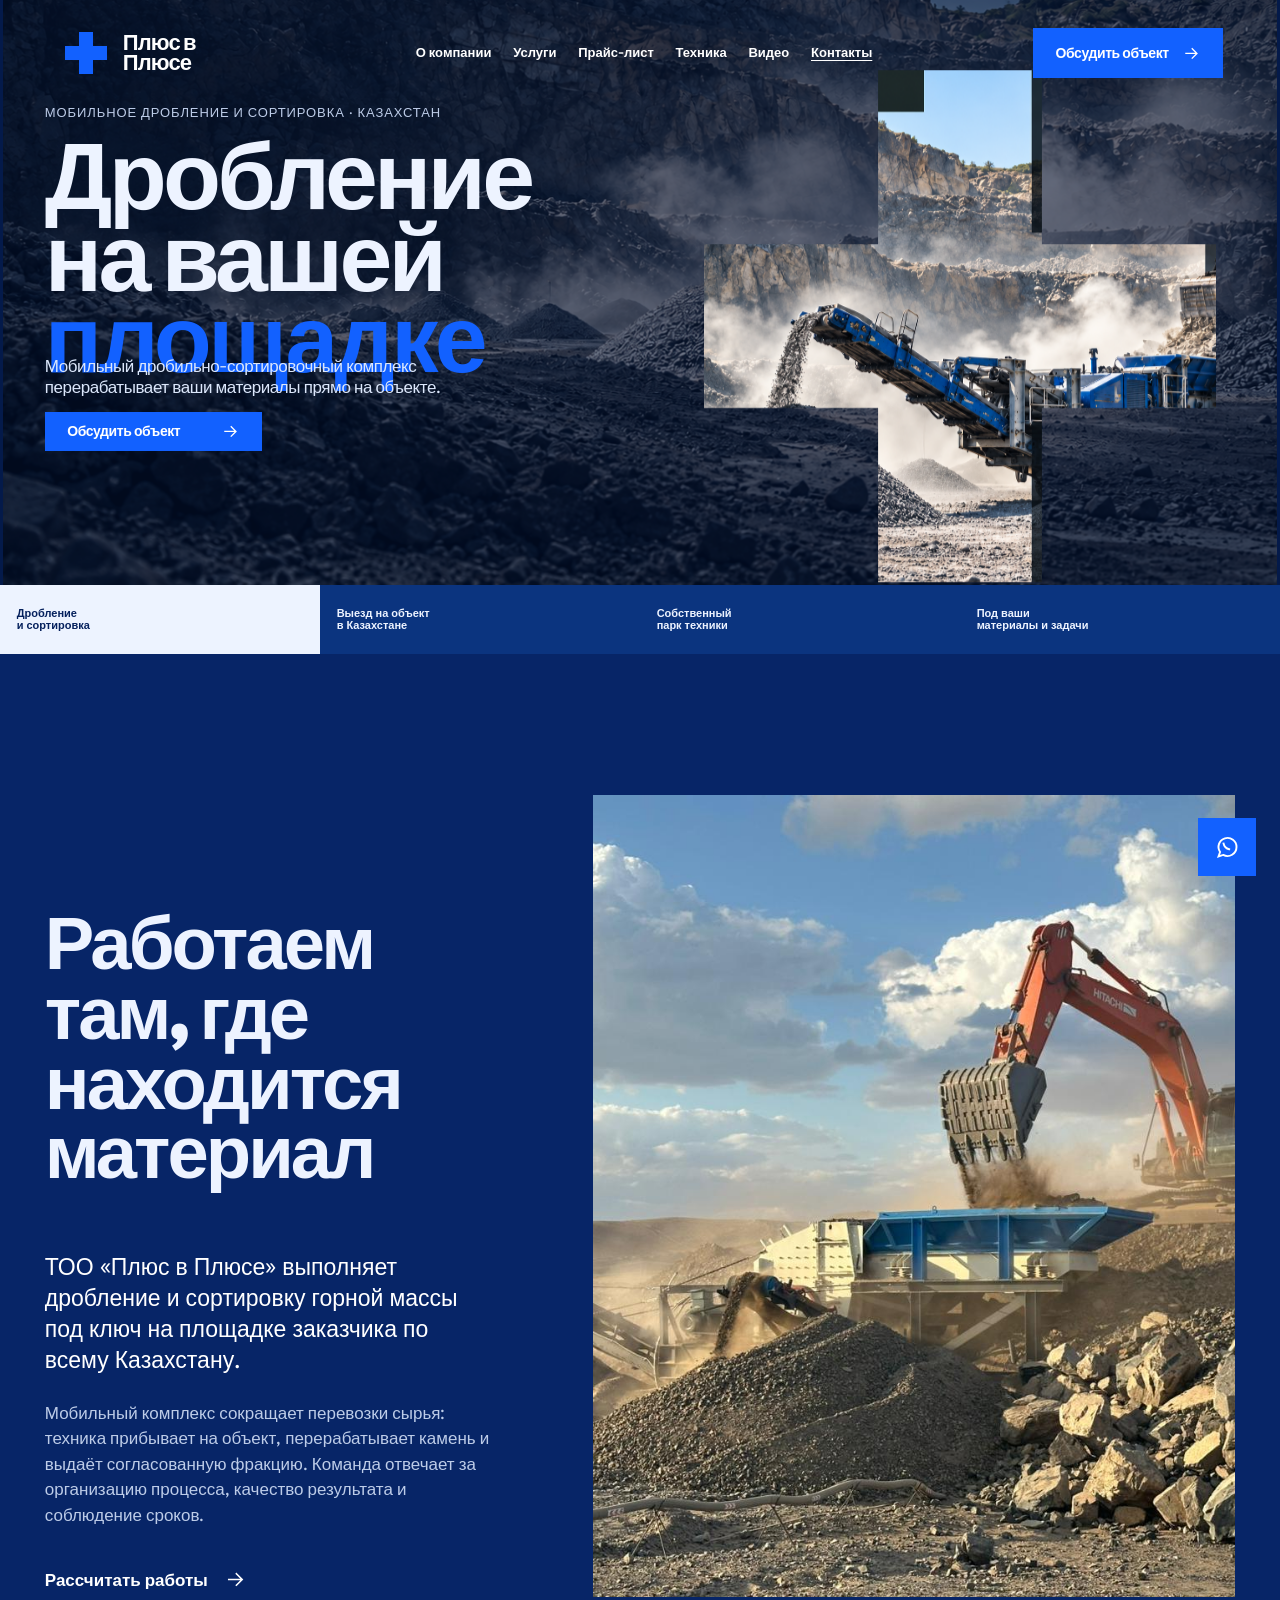
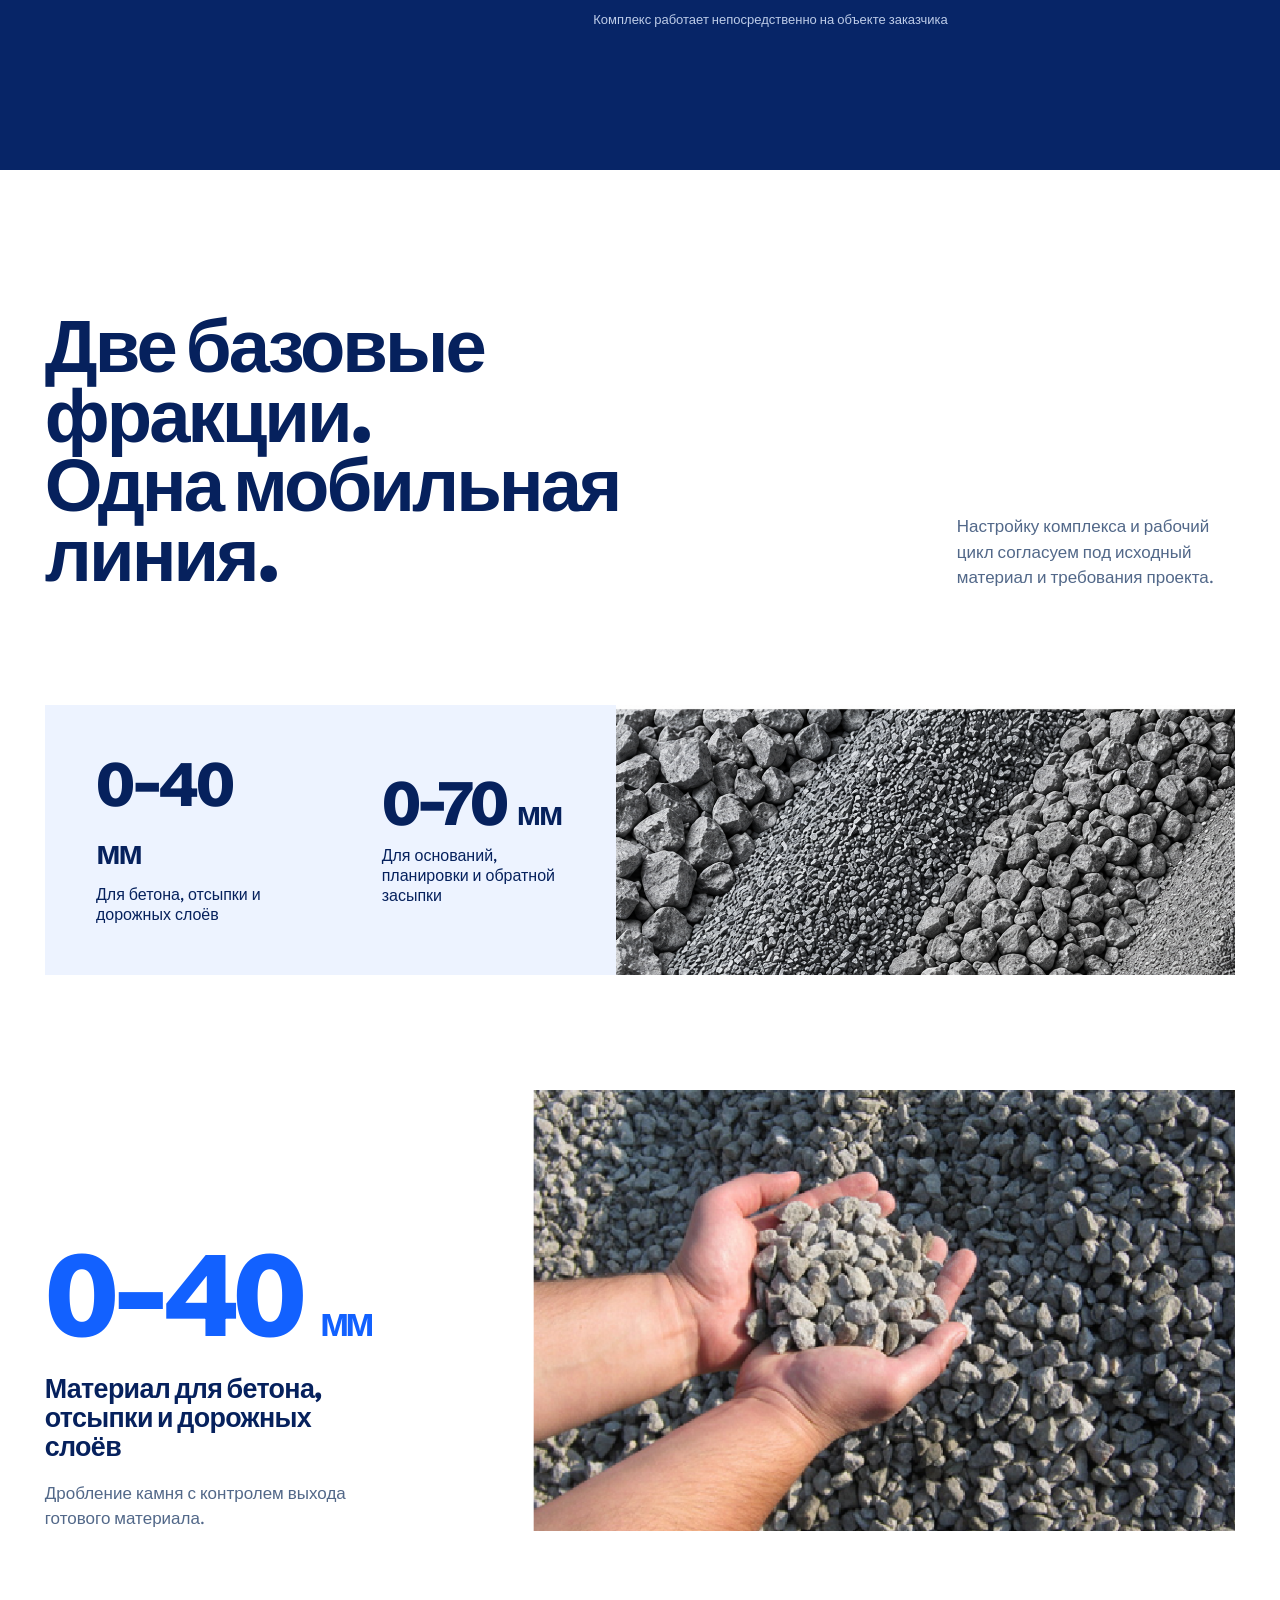
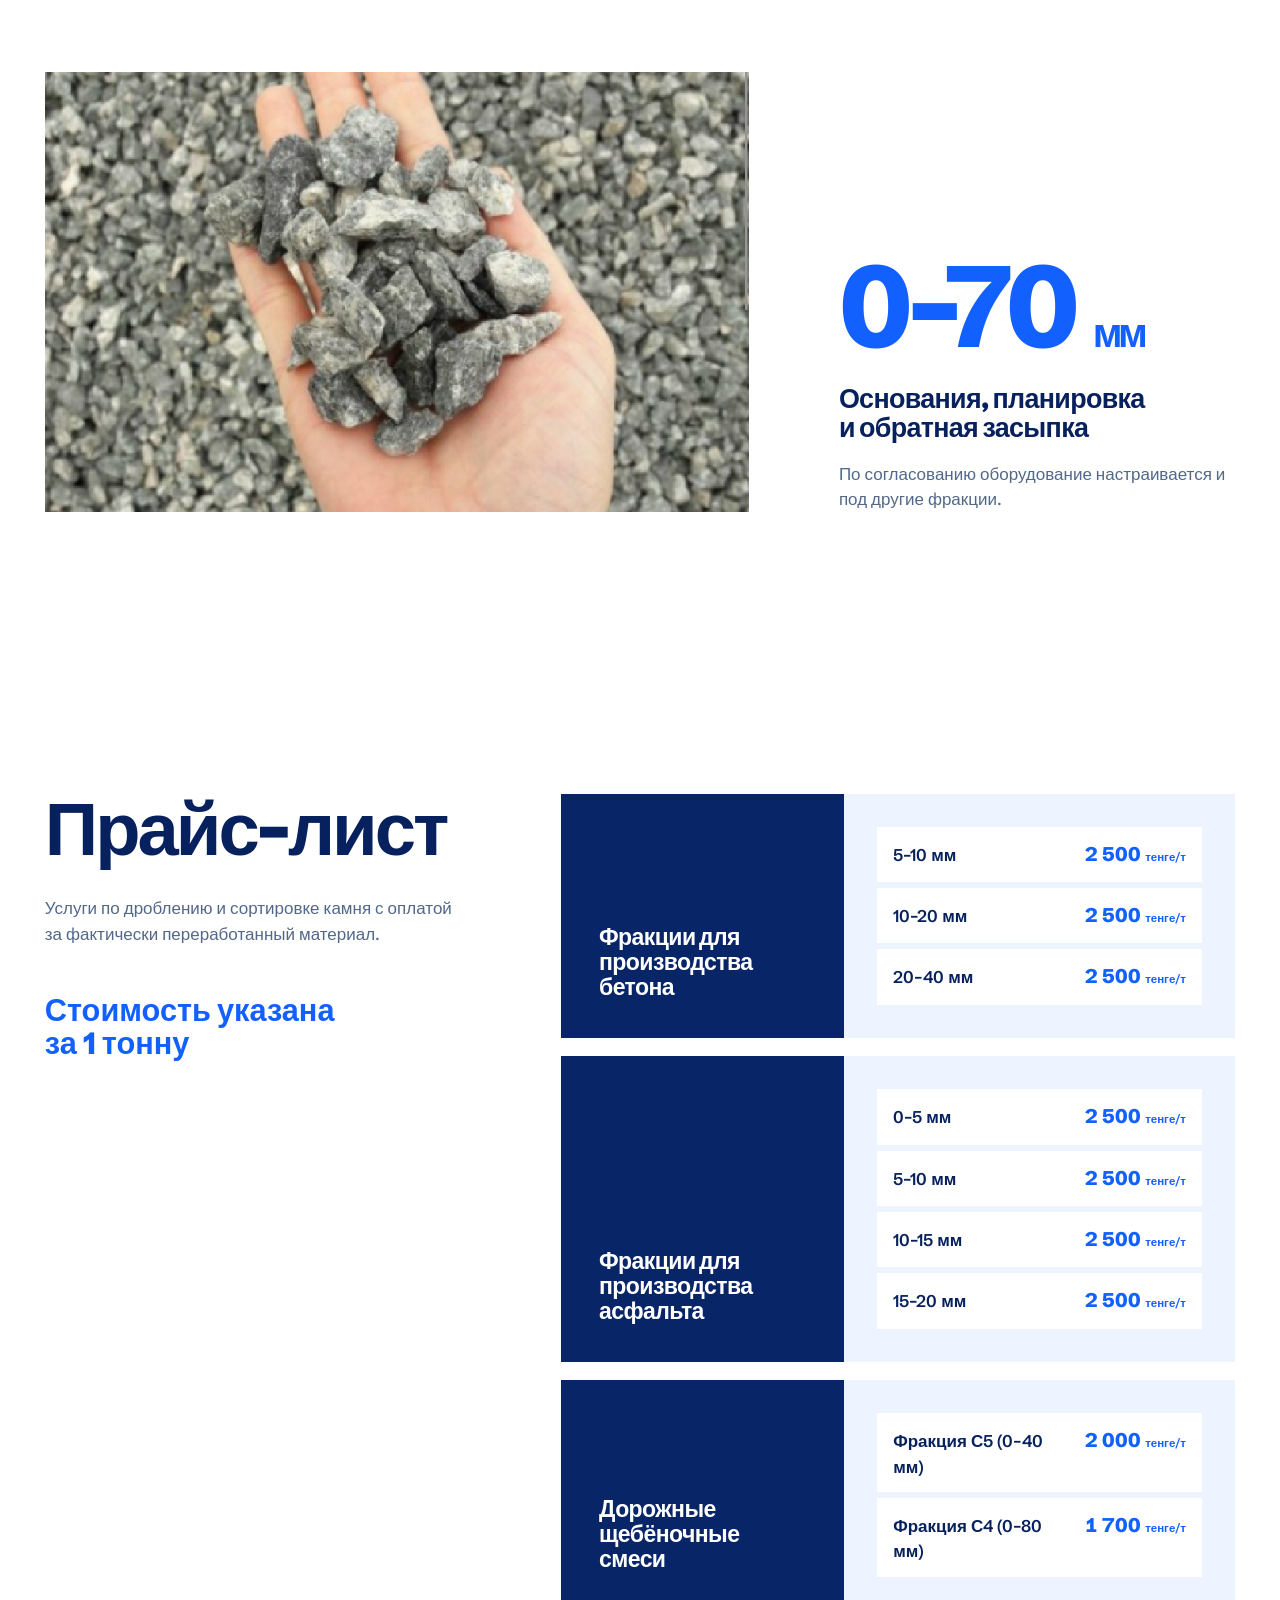
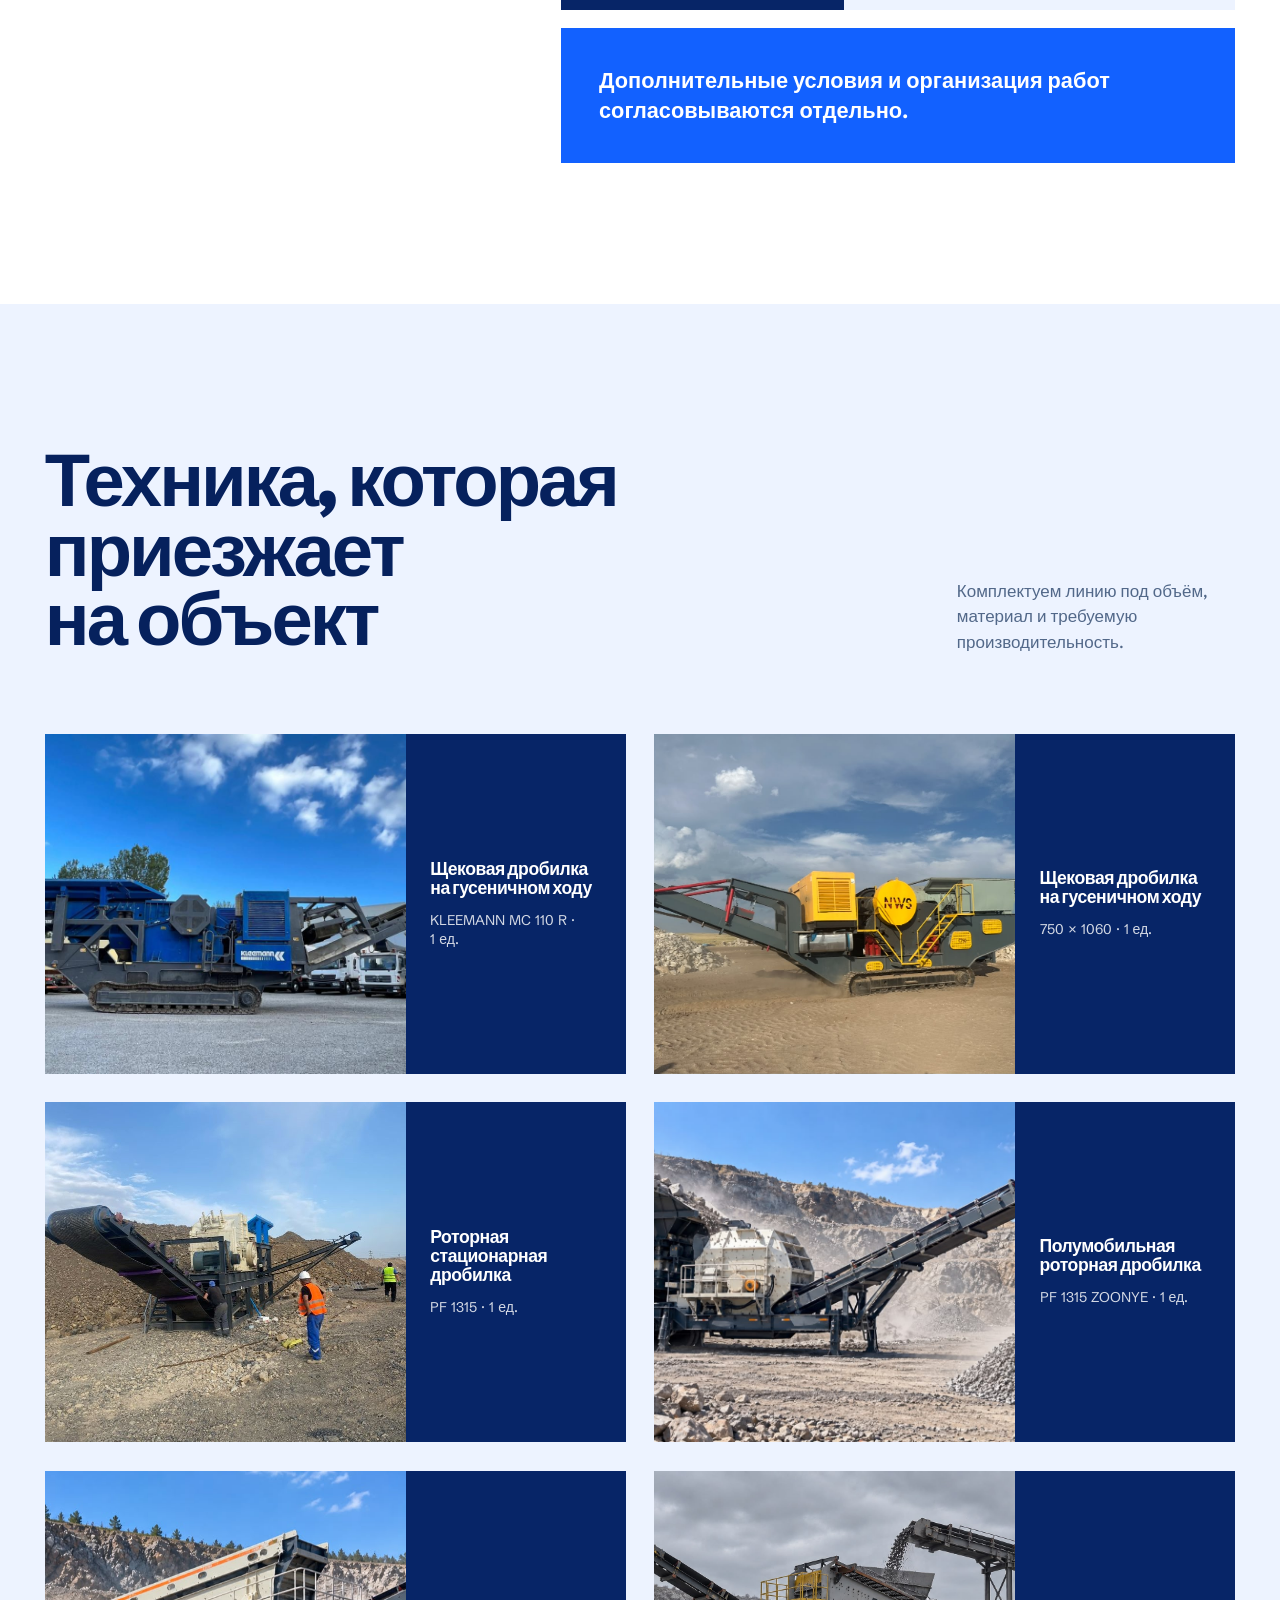
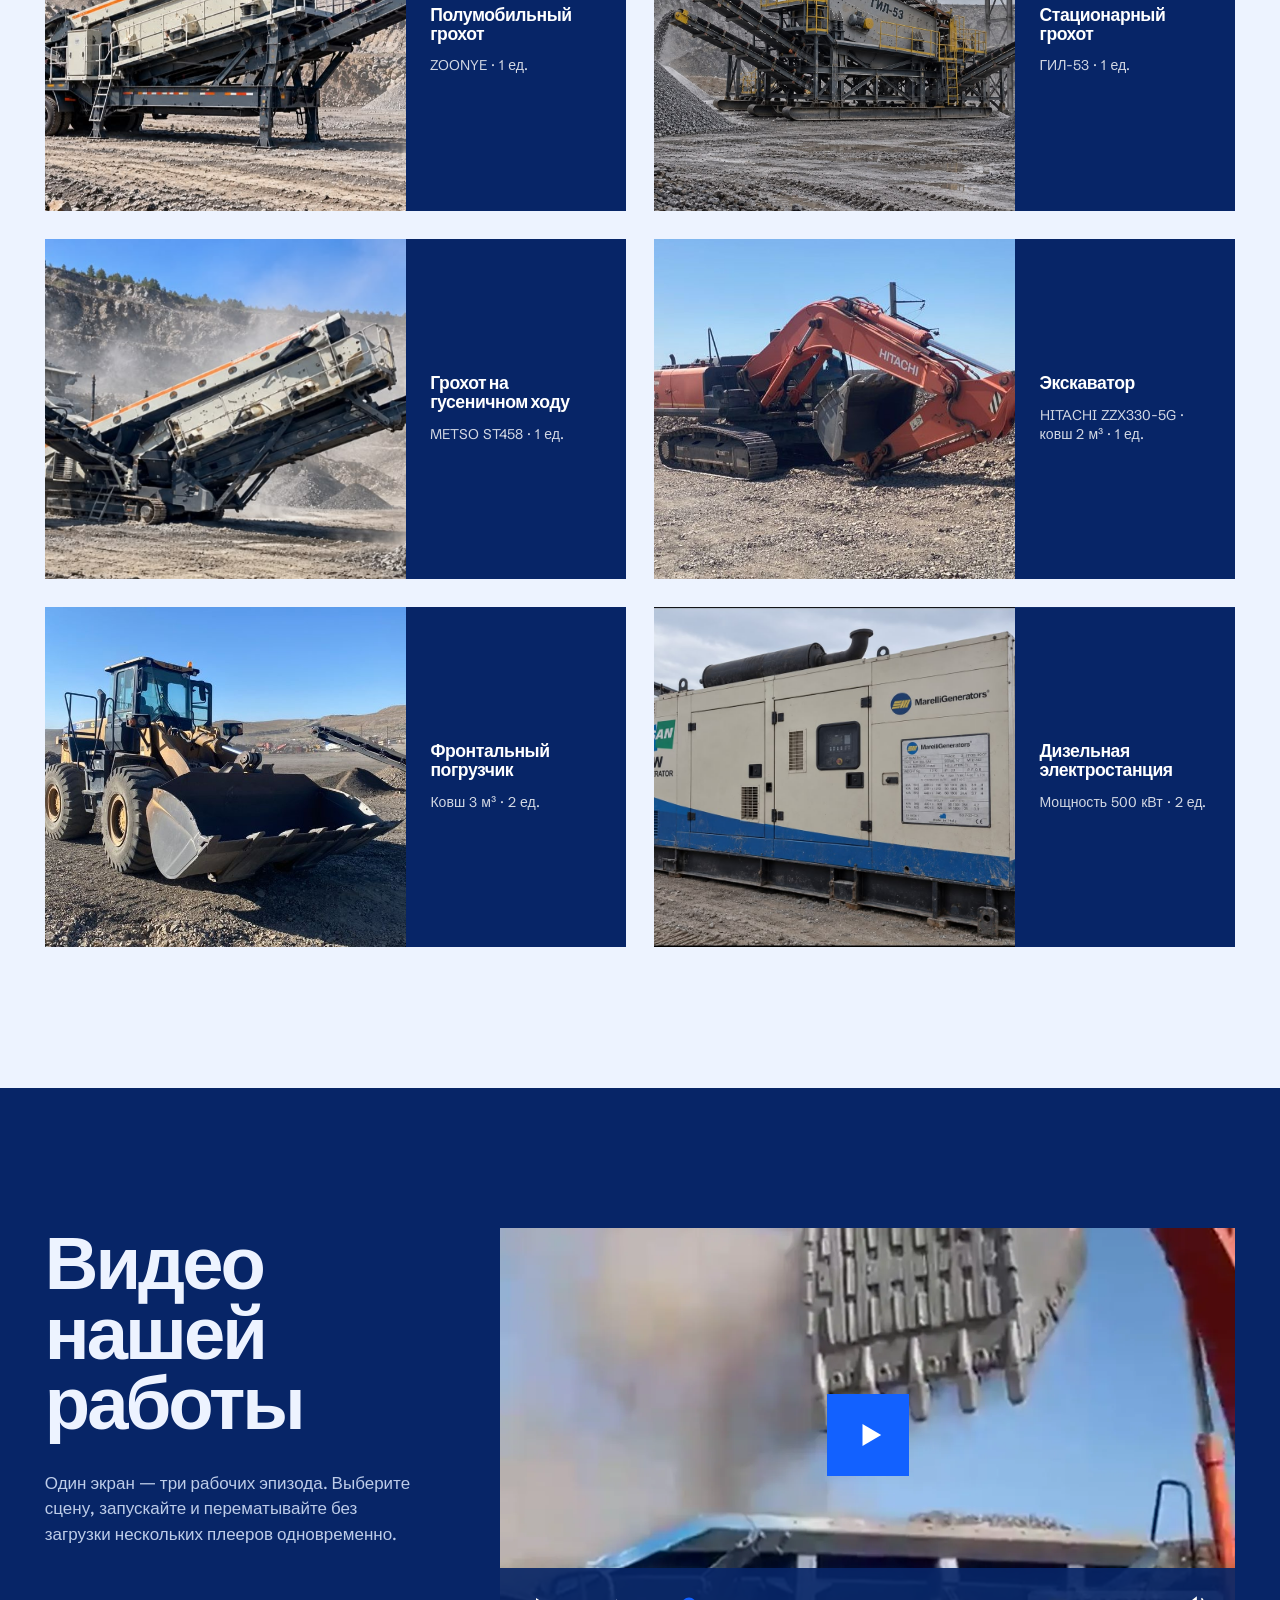
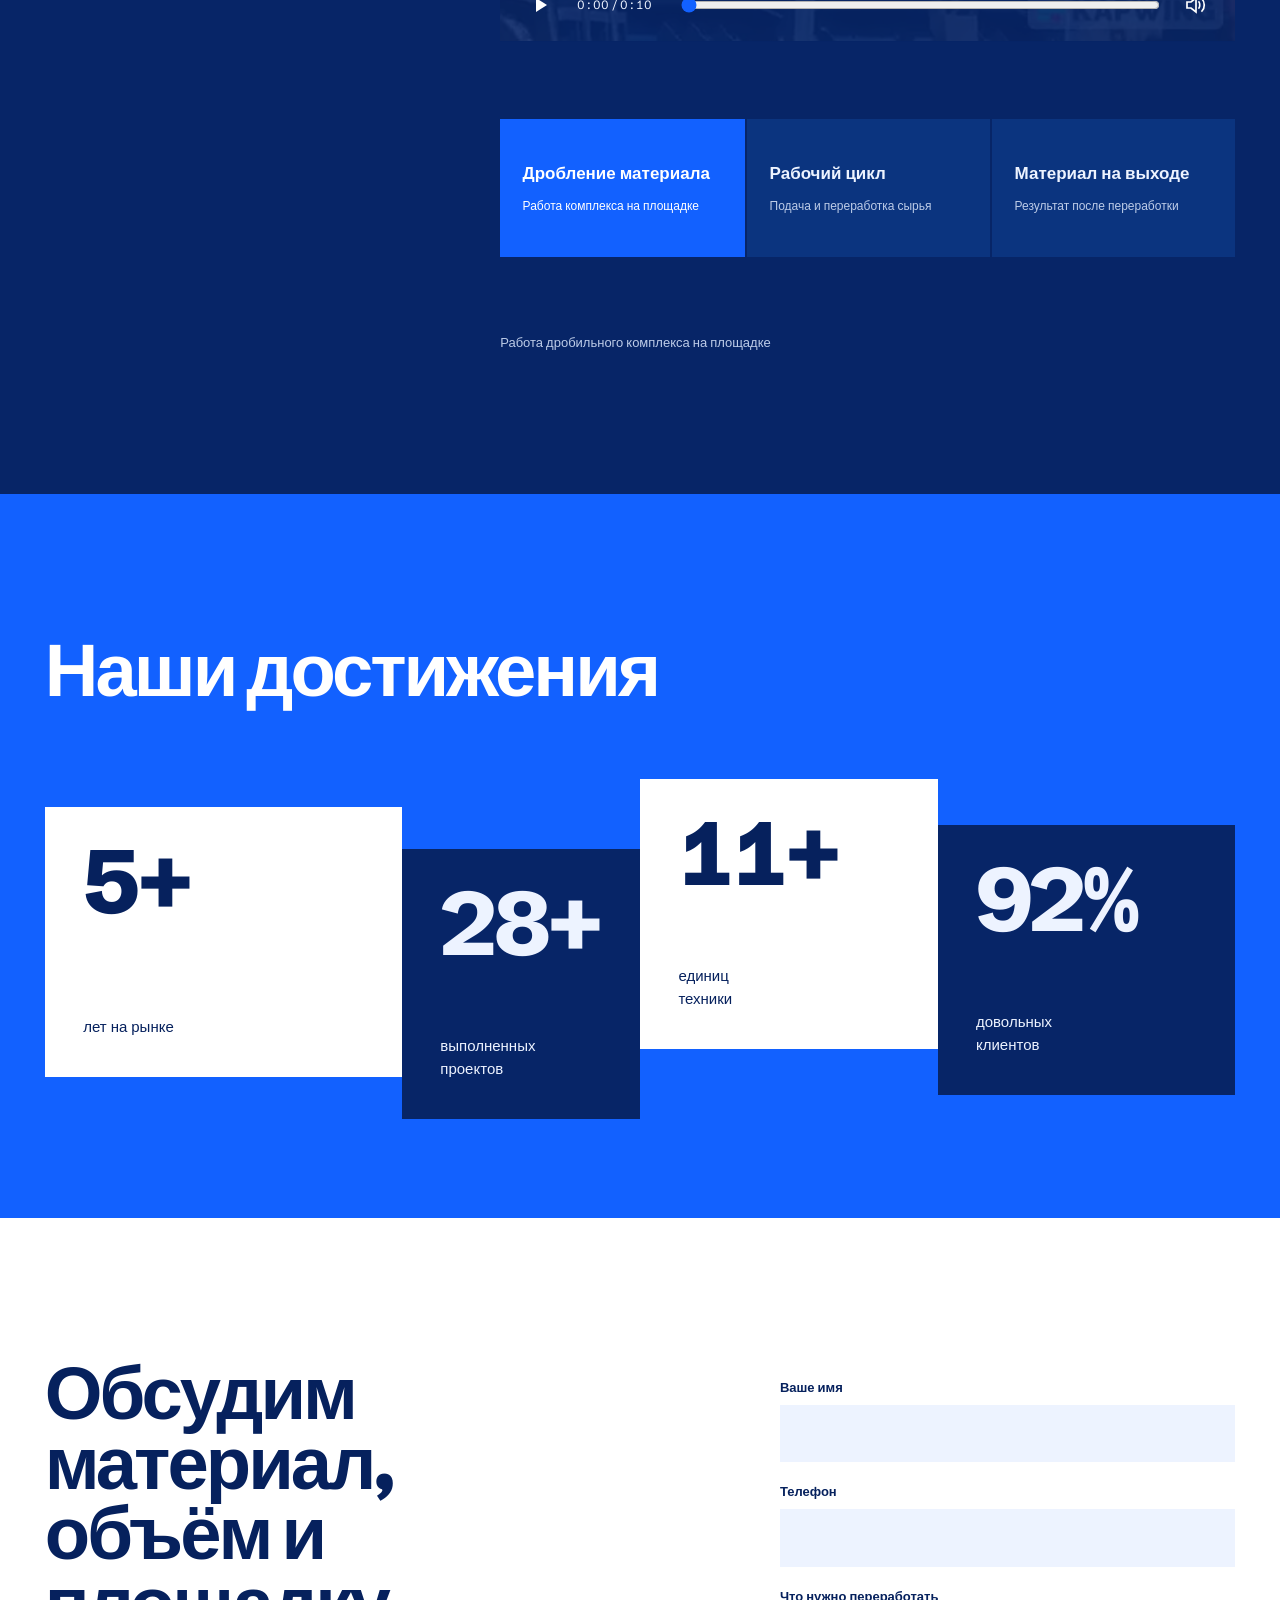
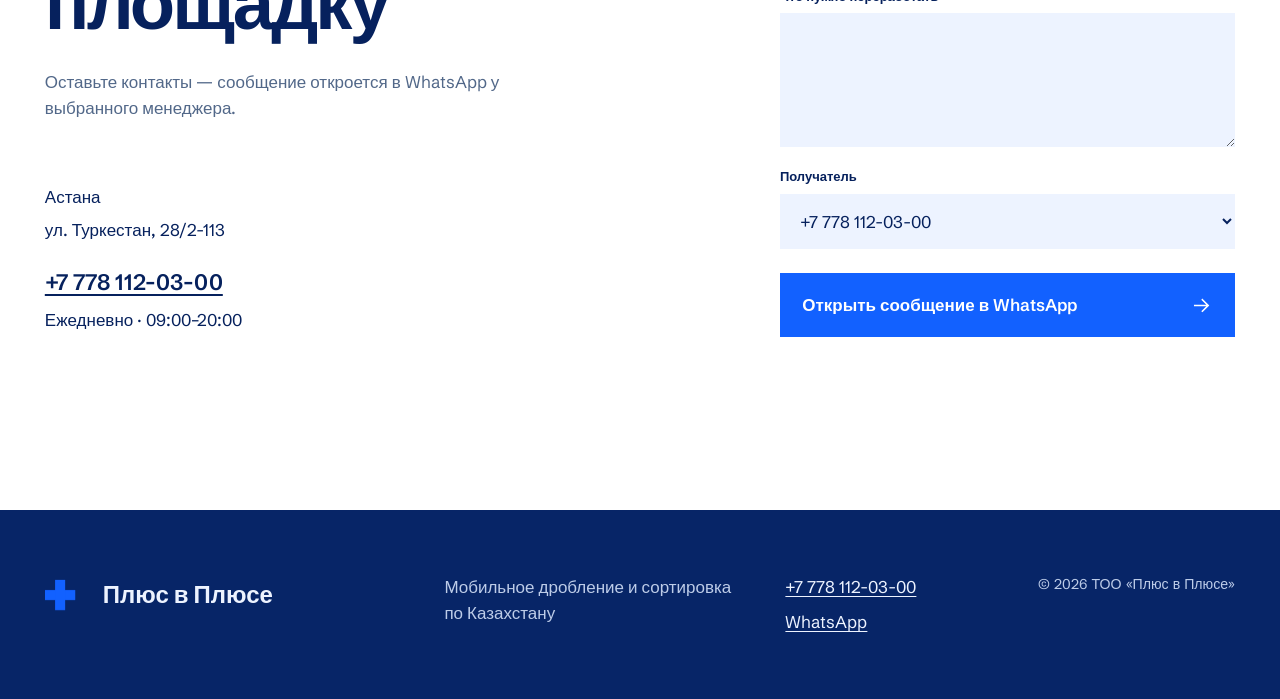
==== commit 5e4ae0cc: "Bust cached frontend assets on Pages" ====
--- a/index.html
+++ b/index.html
@@ -22,7 +22,7 @@
   {"@context":"https://schema.org","@type":"LocalBusiness","@id":"https://plusvpluse.kz/#company","name":"Плюс в Плюсе","legalName":"ТОО «Плюс в Плюсе»","url":"https://plusvpluse.kz/","image":"https://plusvpluse.kz/img/%D0%BB%D0%BE%D0%B3%D0%BE1.png","description":"Услуги по дроблению, сортировке и переработке инертных материалов на площадке заказчика в Казахстане.","telephone":"+7-778-112-03-00","address":{"@type":"PostalAddress","streetAddress":"ул. Туркестан, 28/2-113","addressLocality":"Астана","addressCountry":"KZ"},"areaServed":{"@type":"Country","name":"Казахстан"}}
   </script>
   <script>document.documentElement.classList.add('js');</script>
-  <link rel="stylesheet" href="style.css">
+  <link rel="stylesheet" href="style.css?v=20261017-1">
 </head>
 <body>
   <a class="skip-link" href="#main">Перейти к содержанию</a>
@@ -194,6 +194,6 @@
 
   <script src="assets/vendor/gsap.min.js"></script>
   <script src="assets/vendor/ScrollTrigger.min.js"></script>
-  <script src="script.js"></script>
+  <script src="script.js?v=20261017-1"></script>
 </body>
 </html>
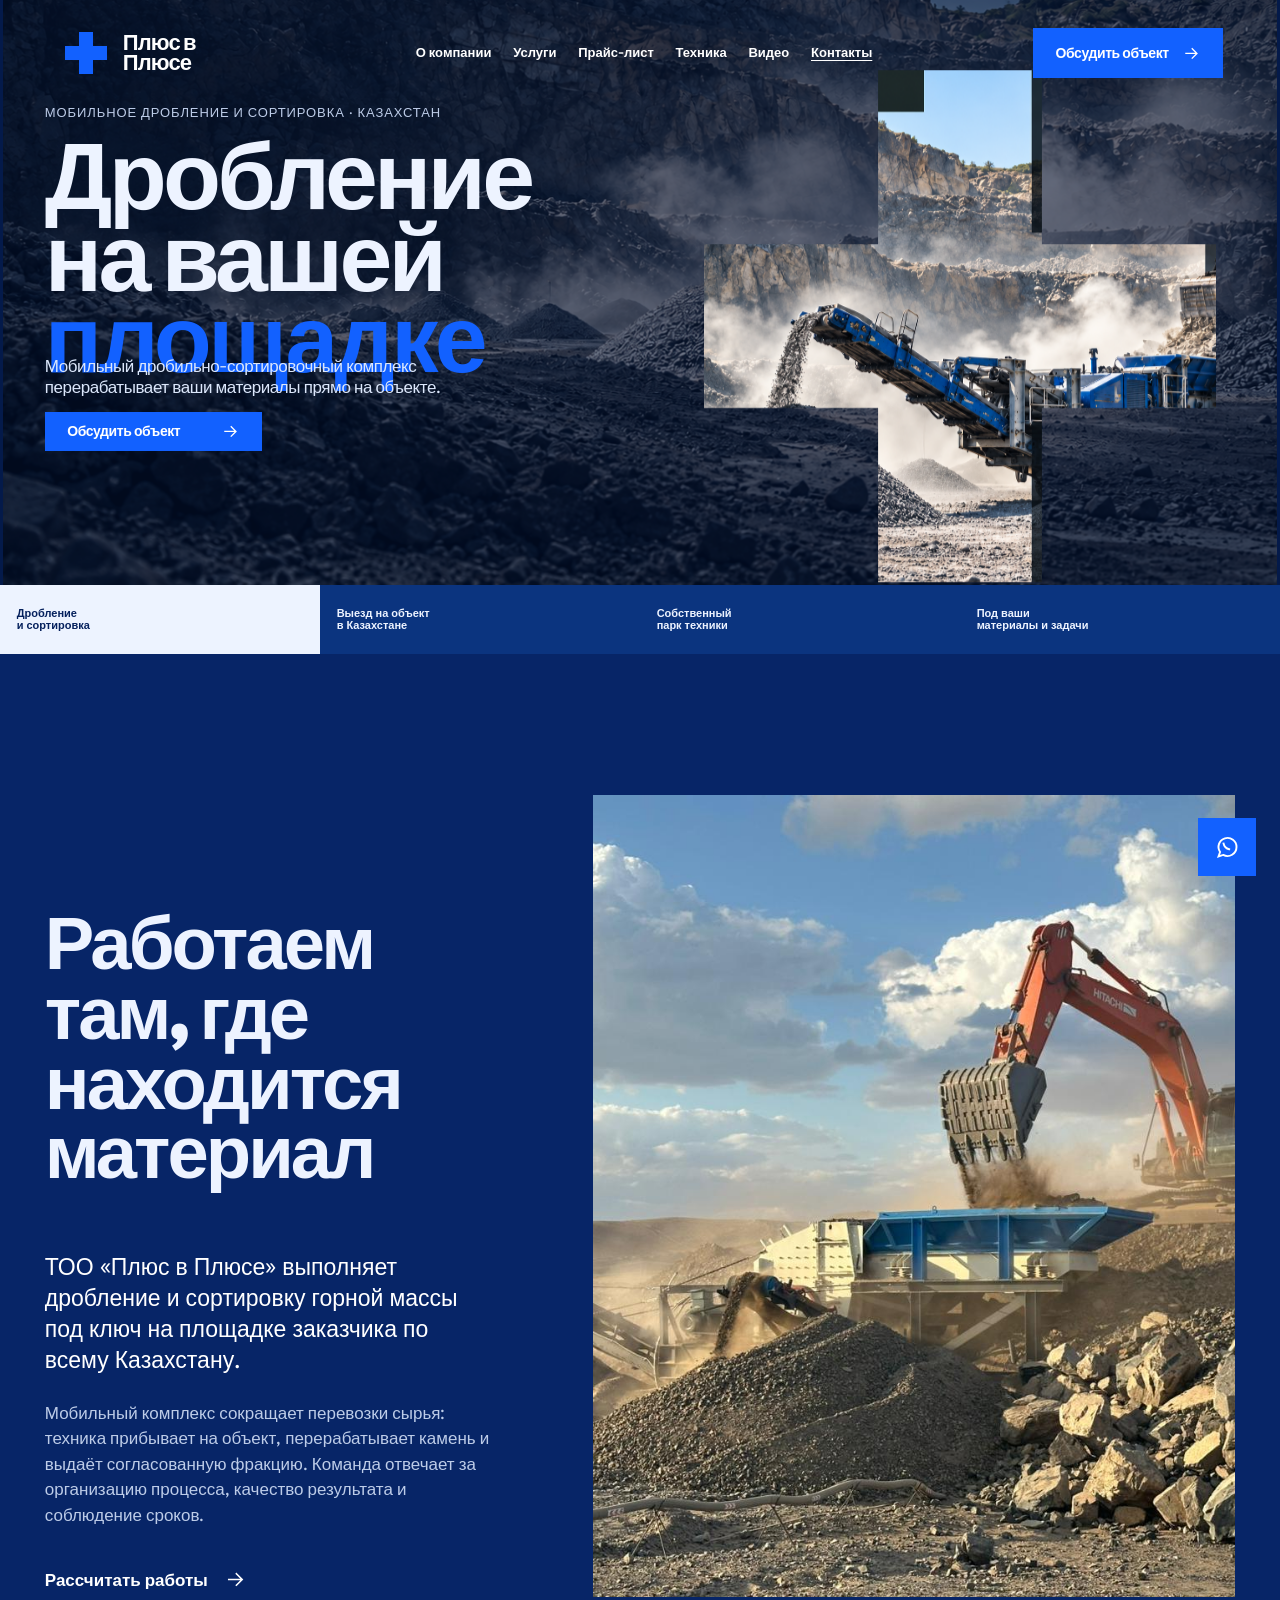
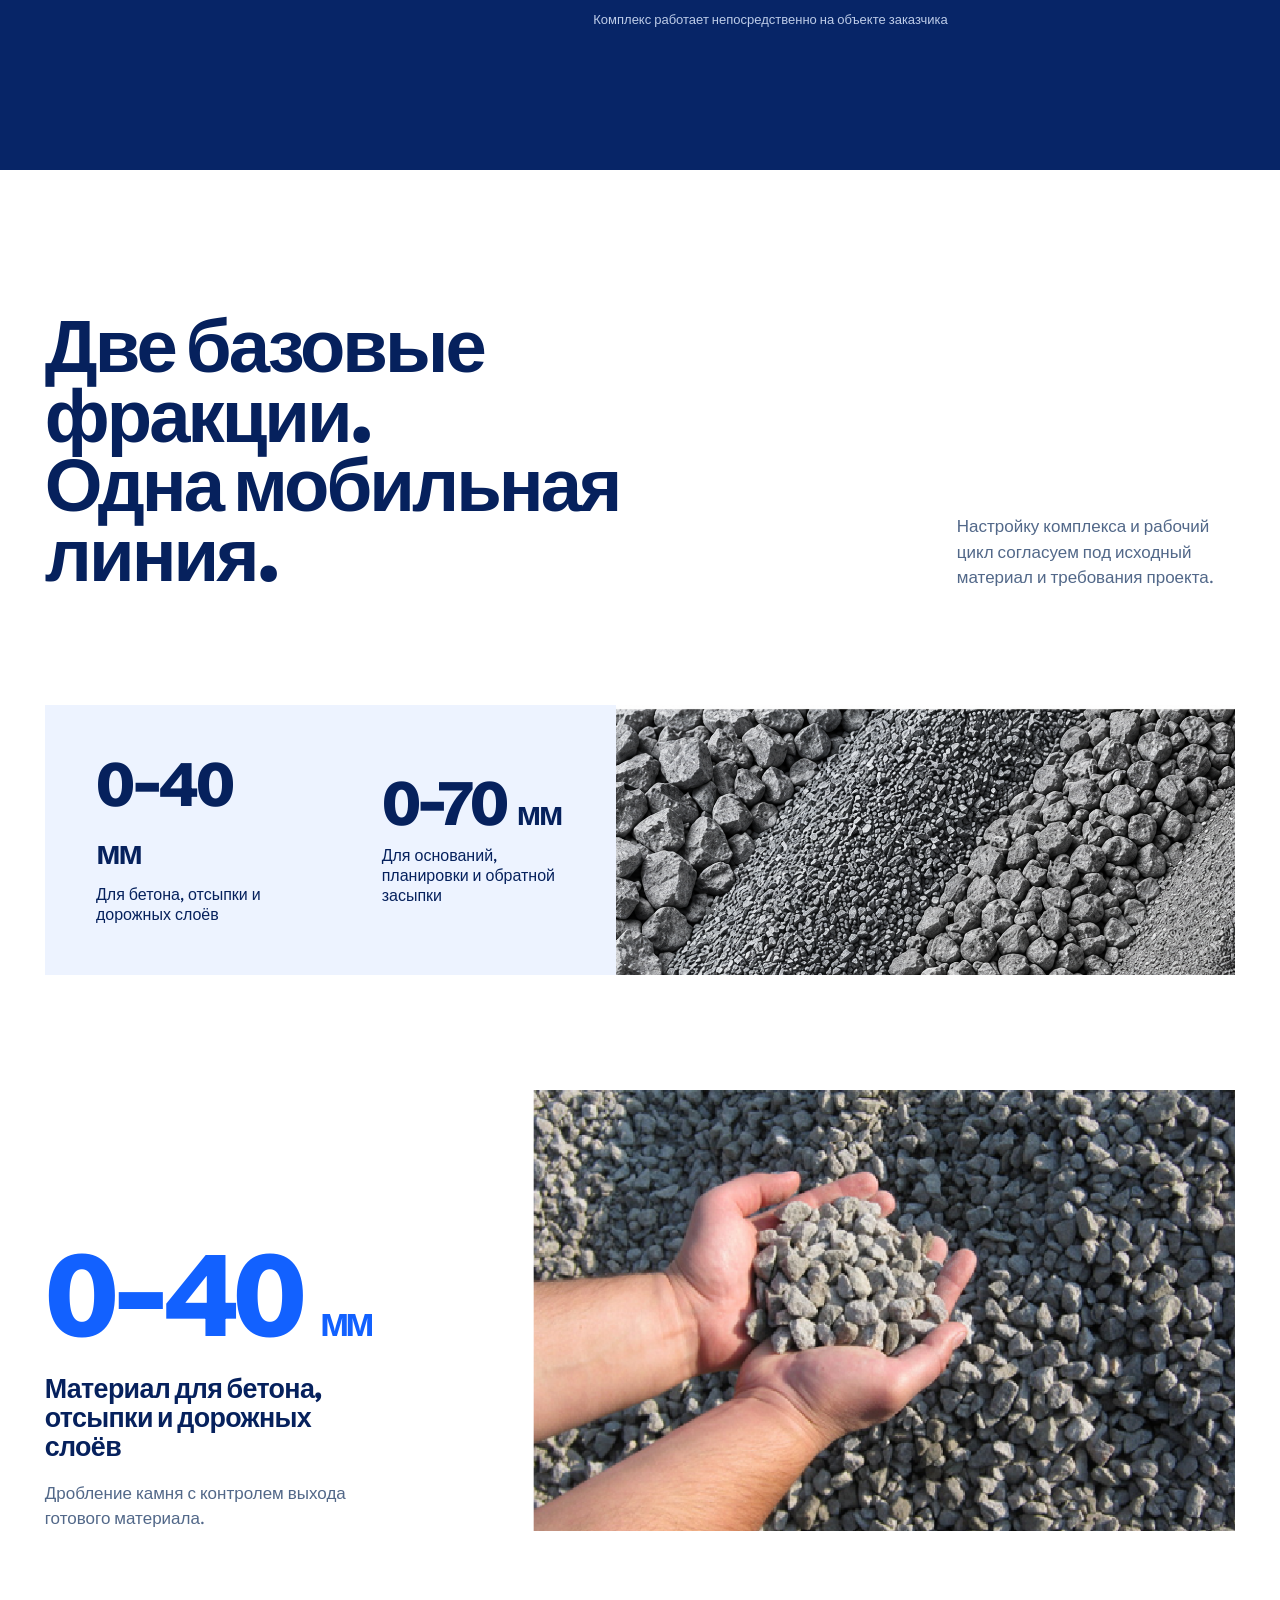
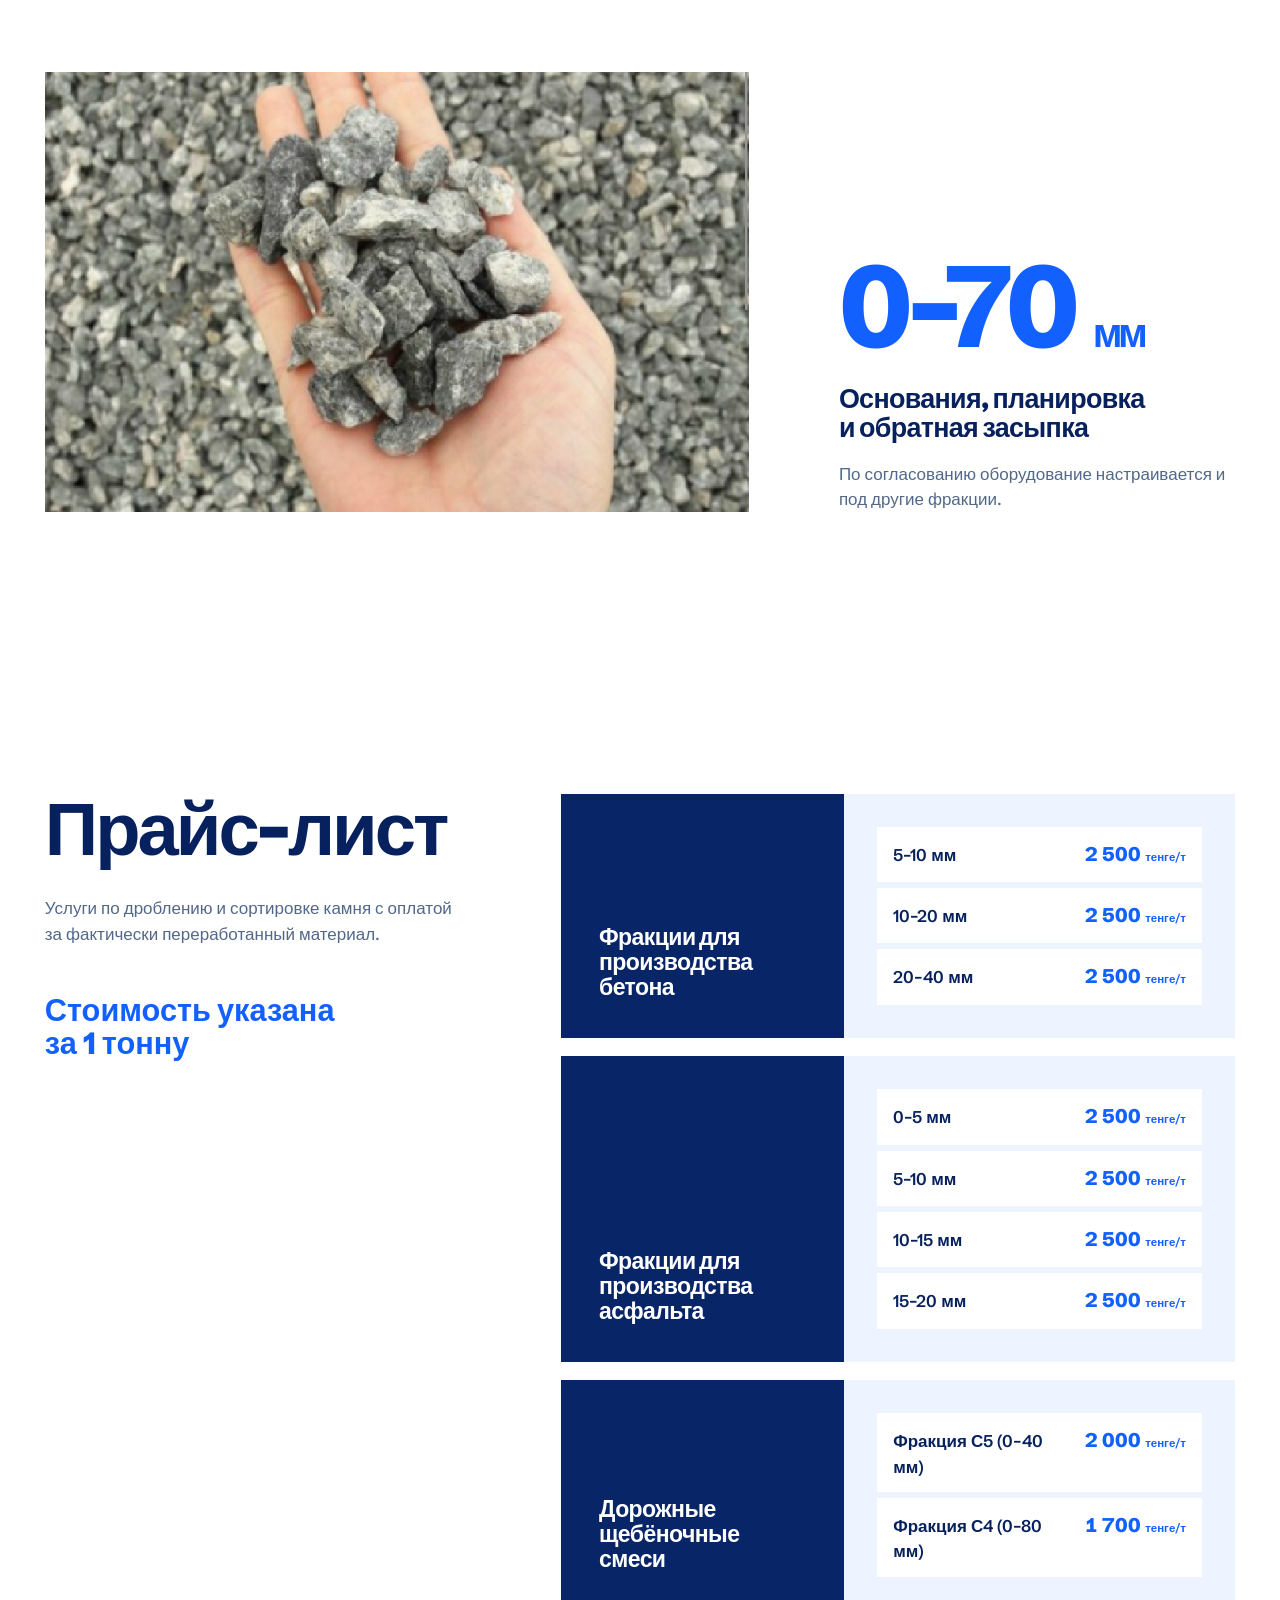
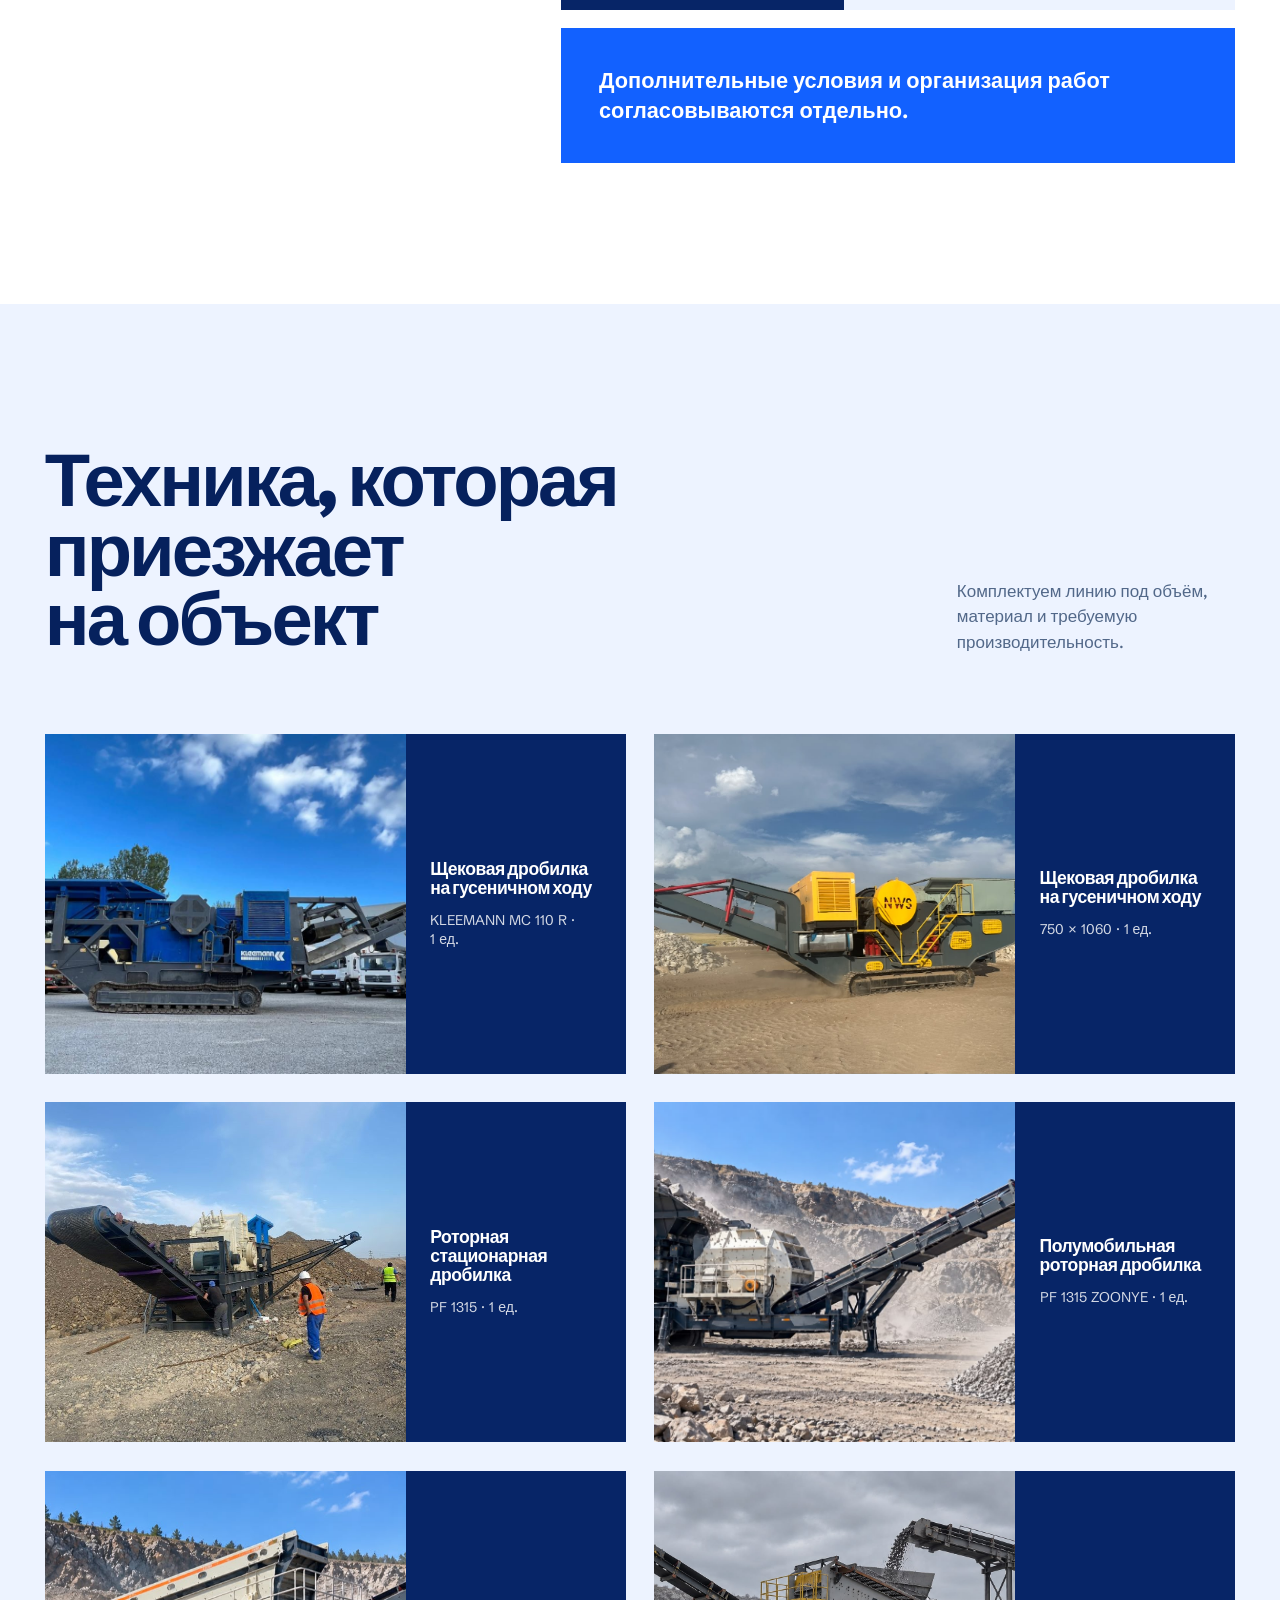
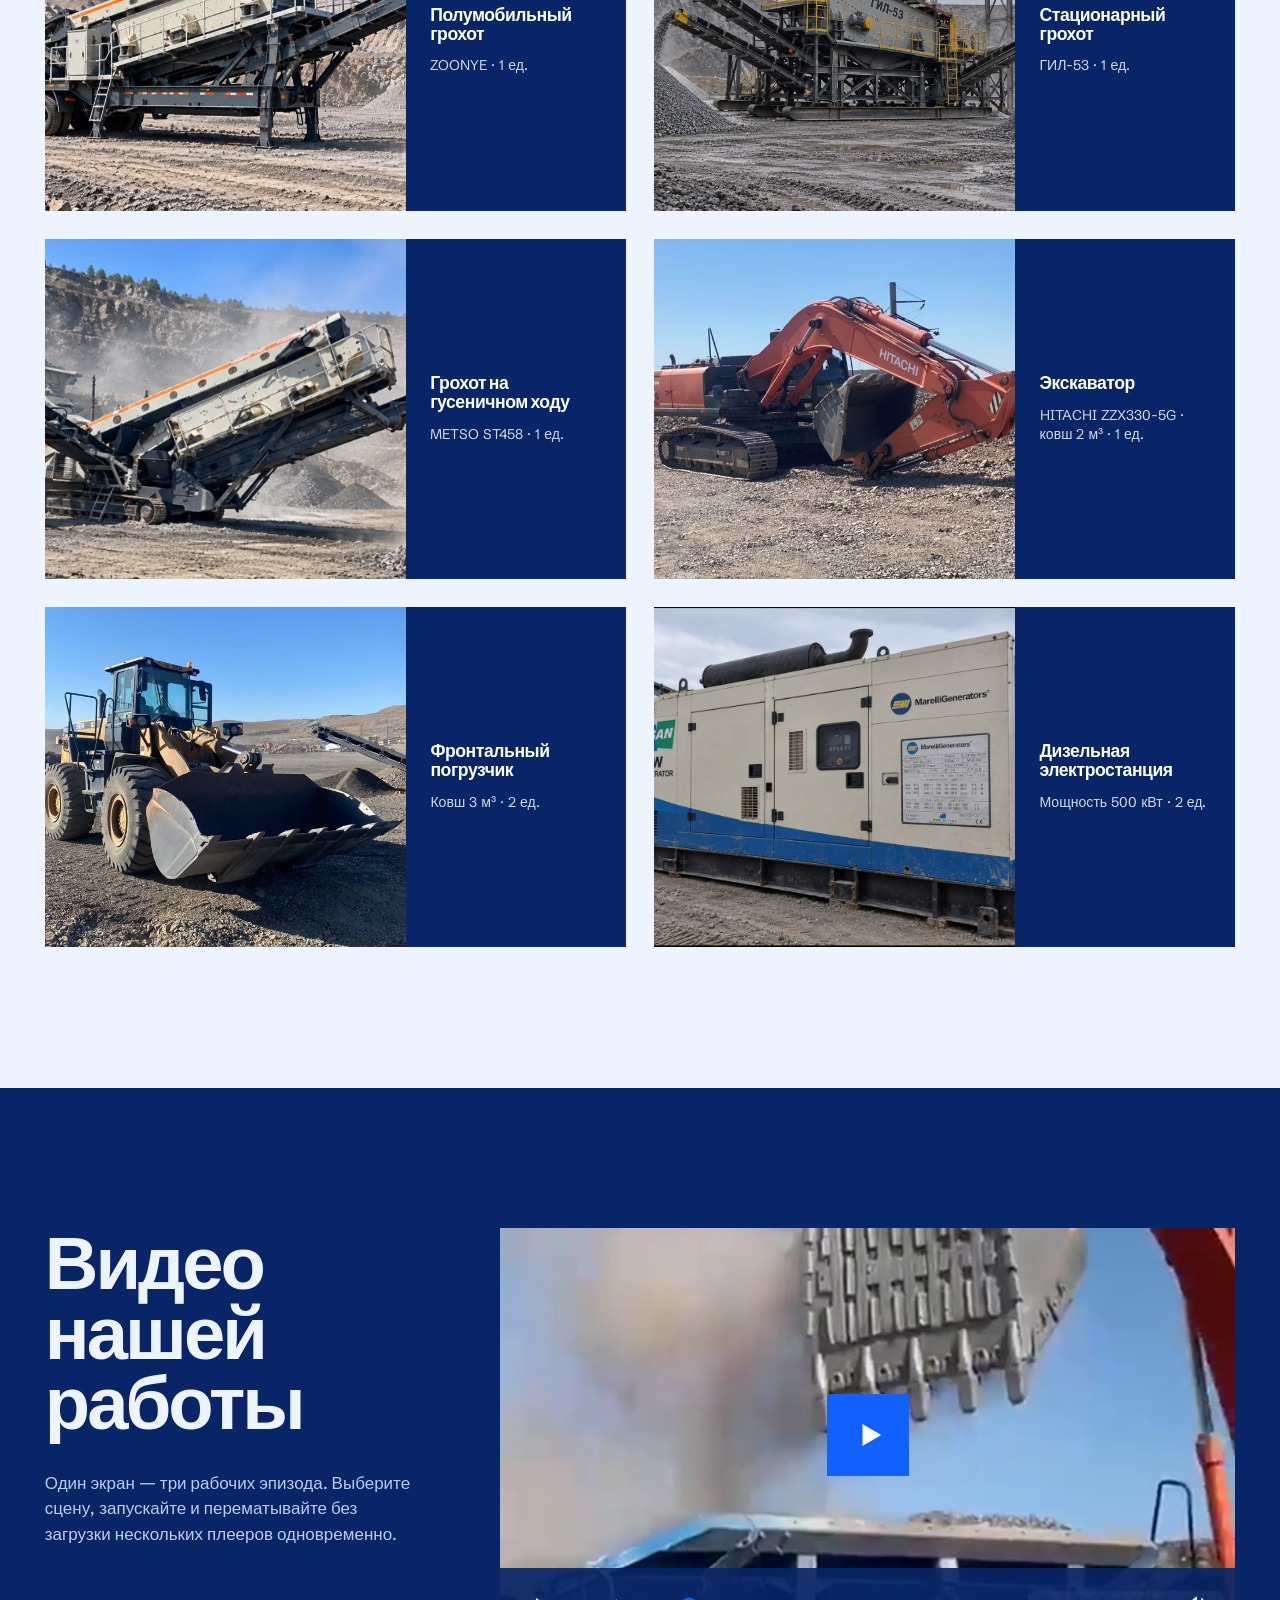
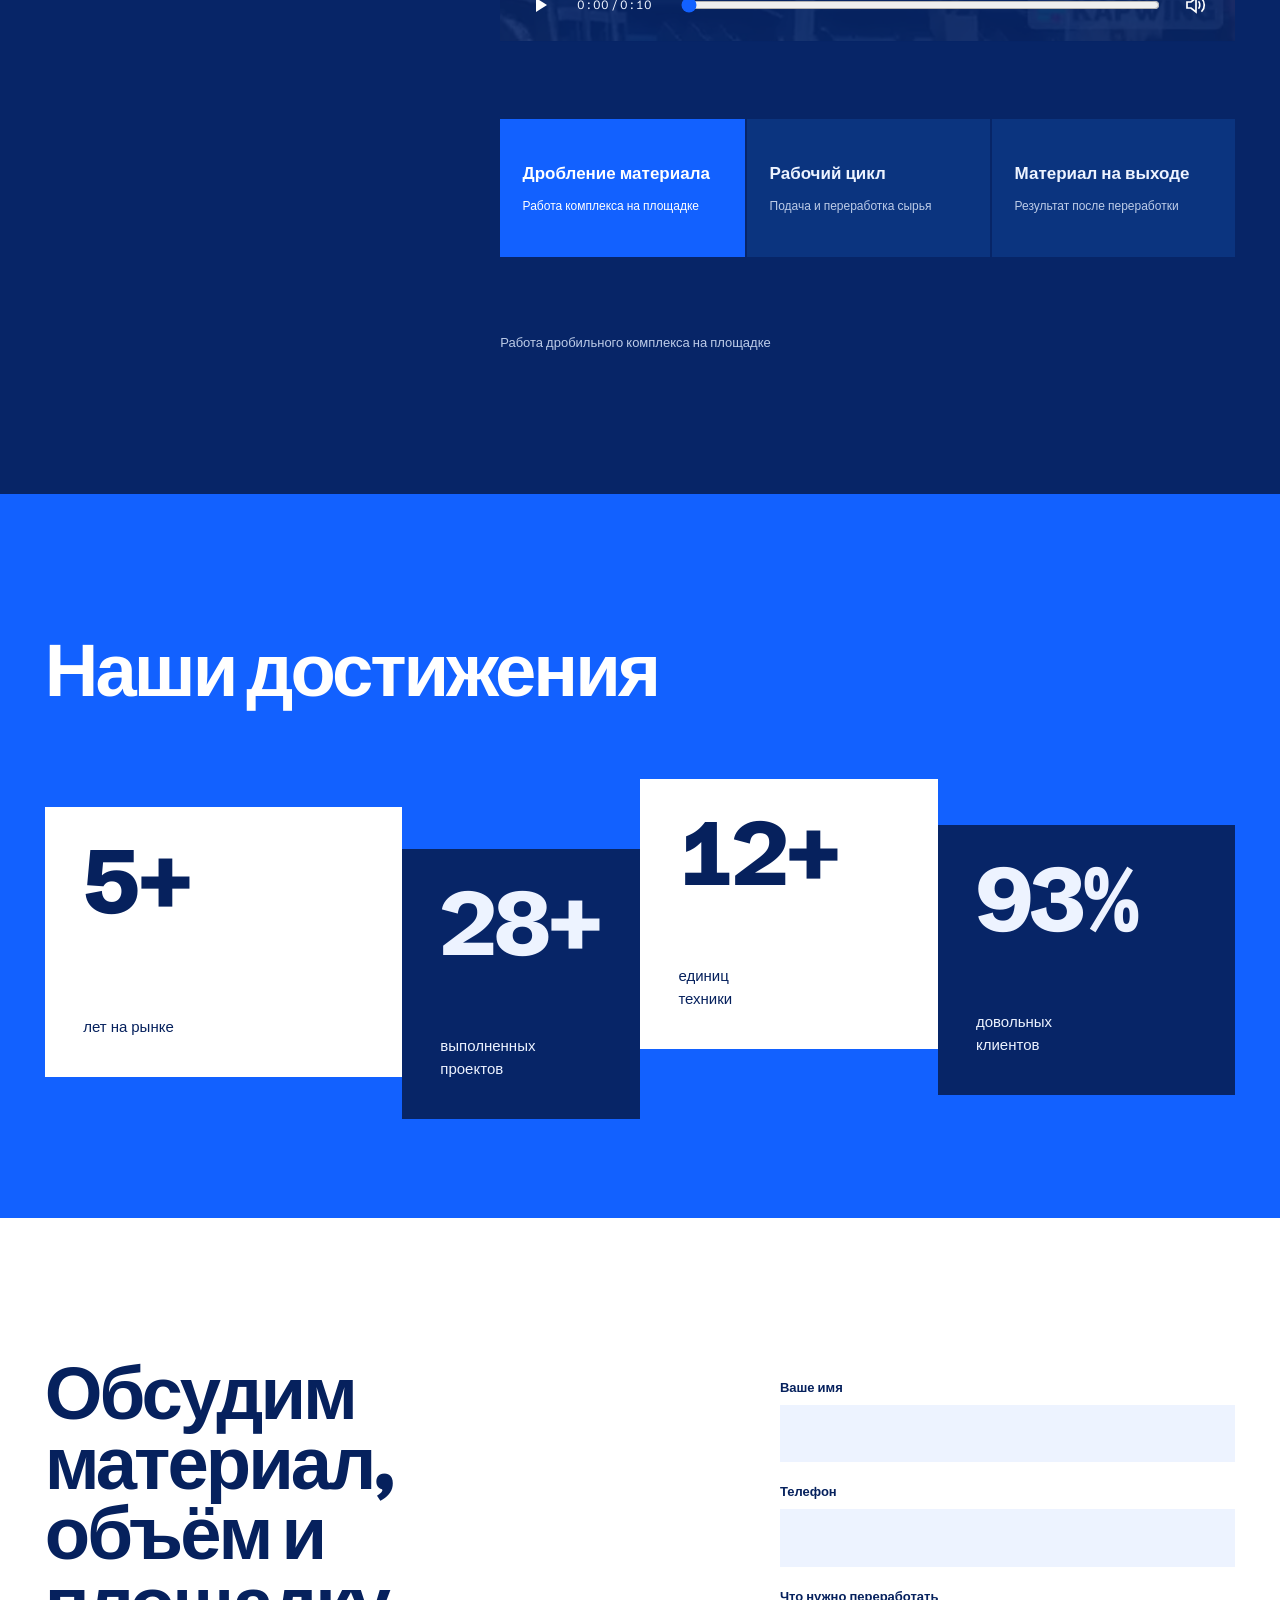
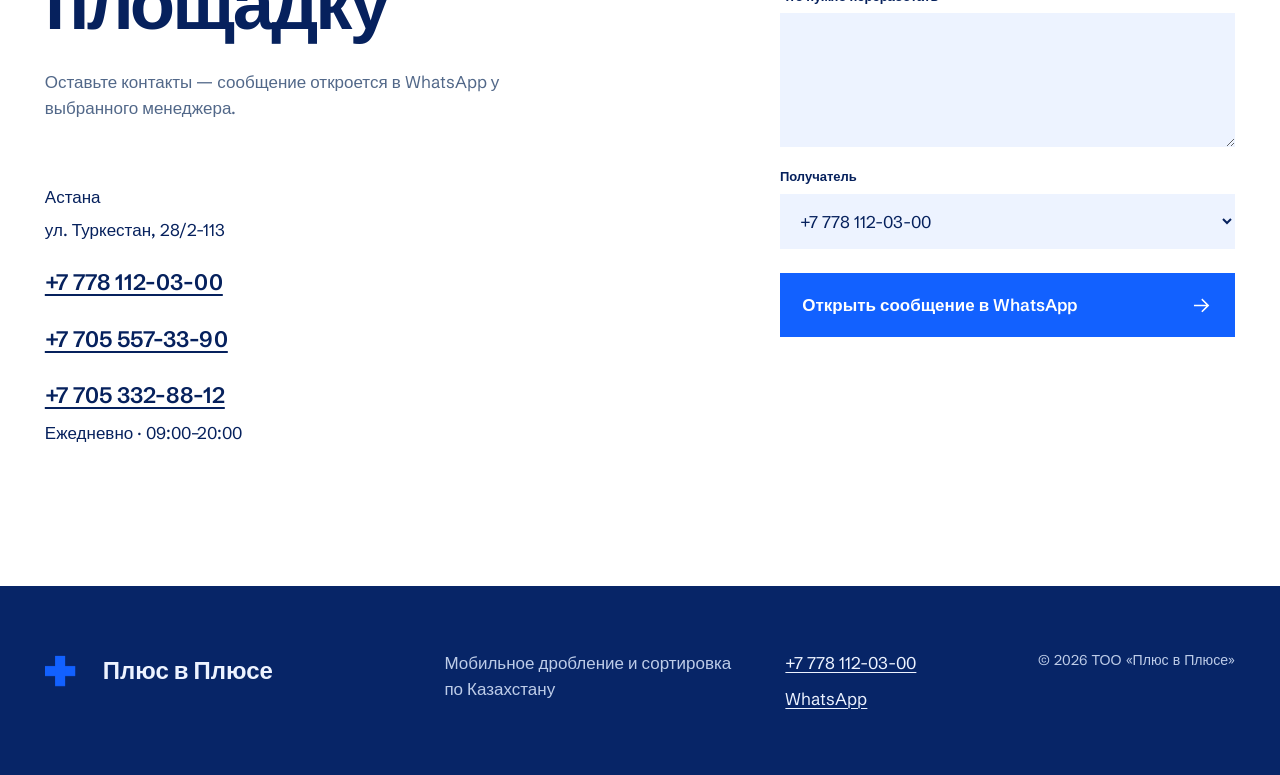
==== commit 26987364: "Update index.html" ====
--- a/index.html
+++ b/index.html
@@ -175,7 +175,7 @@
 
     <section class="contact section-field" id="contact" aria-labelledby="contact-title">
       <div class="section-wrap contact-grid">
-        <div class="contact-copy reveal-copy"><h2 id="contact-title">Обсудим материал, объём и площадку</h2><p>Оставьте контакты — сообщение откроется в WhatsApp у выбранного менеджера.</p><address><span>Астана</span><span>ул. Туркестан, 28/2-113</span><a href="tel:+77781120300">+7 778 112-03-00</a><span>Ежедневно · 09:00–20:00</span></address></div>
+        <div class="contact-copy reveal-copy"><h2 id="contact-title">Обсудим материал, объём и площадку</h2><p>Оставьте контакты — сообщение откроется в WhatsApp у выбранного менеджера.</p><address><span>Астана</span><span>ул. Туркестан, 28/2-113</span><a href="tel:+77781120300">+7 778 112-03-00</a><a href="tel:+77781120300">+7 705 557-33-90</a><a href="tel:+77781120300">+7 705 332-88-12</a><span>Ежедневно · 09:00–20:00</span></address></div>
         <form class="contact-form" id="contactForm" novalidate>
           <label for="userName">Ваше имя</label><input id="userName" name="name" autocomplete="name" required>
           <label for="userPhone">Телефон</label><input id="userPhone" name="phone" type="tel" autocomplete="tel" inputmode="tel" required>
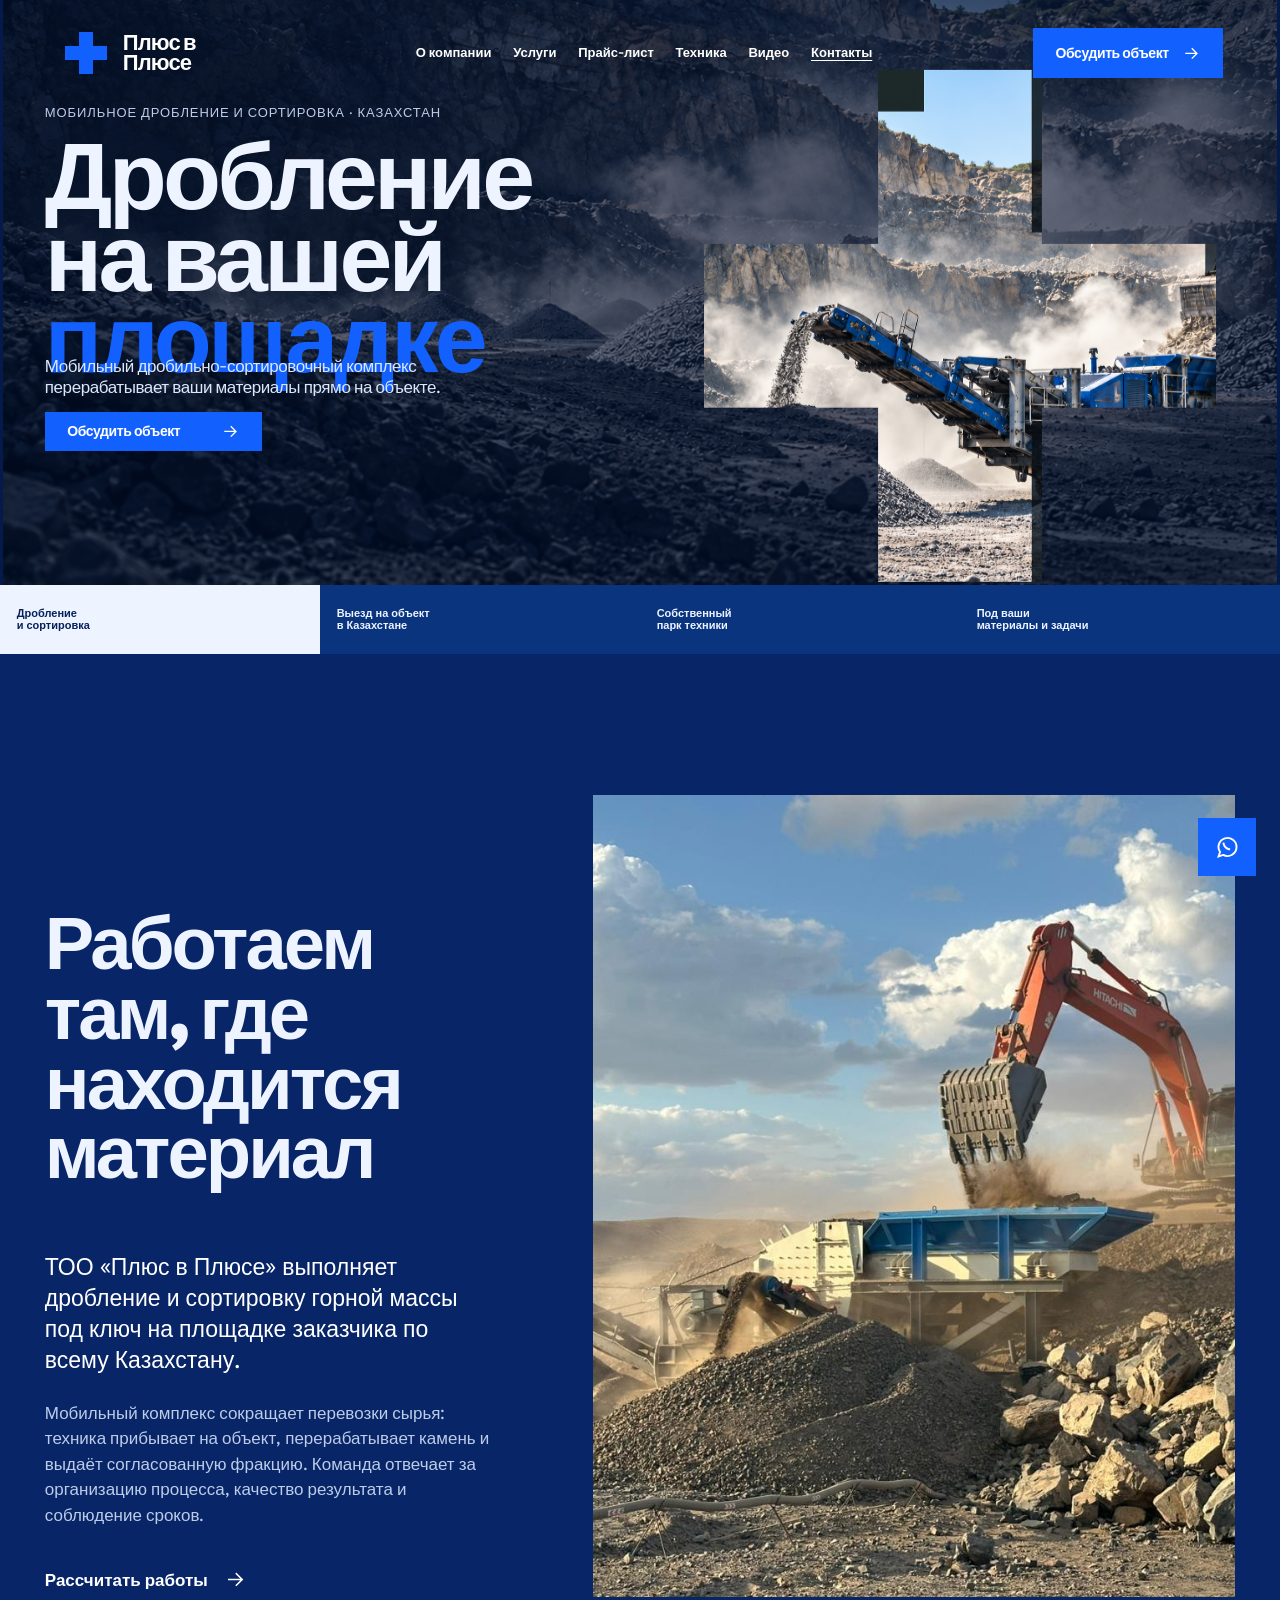
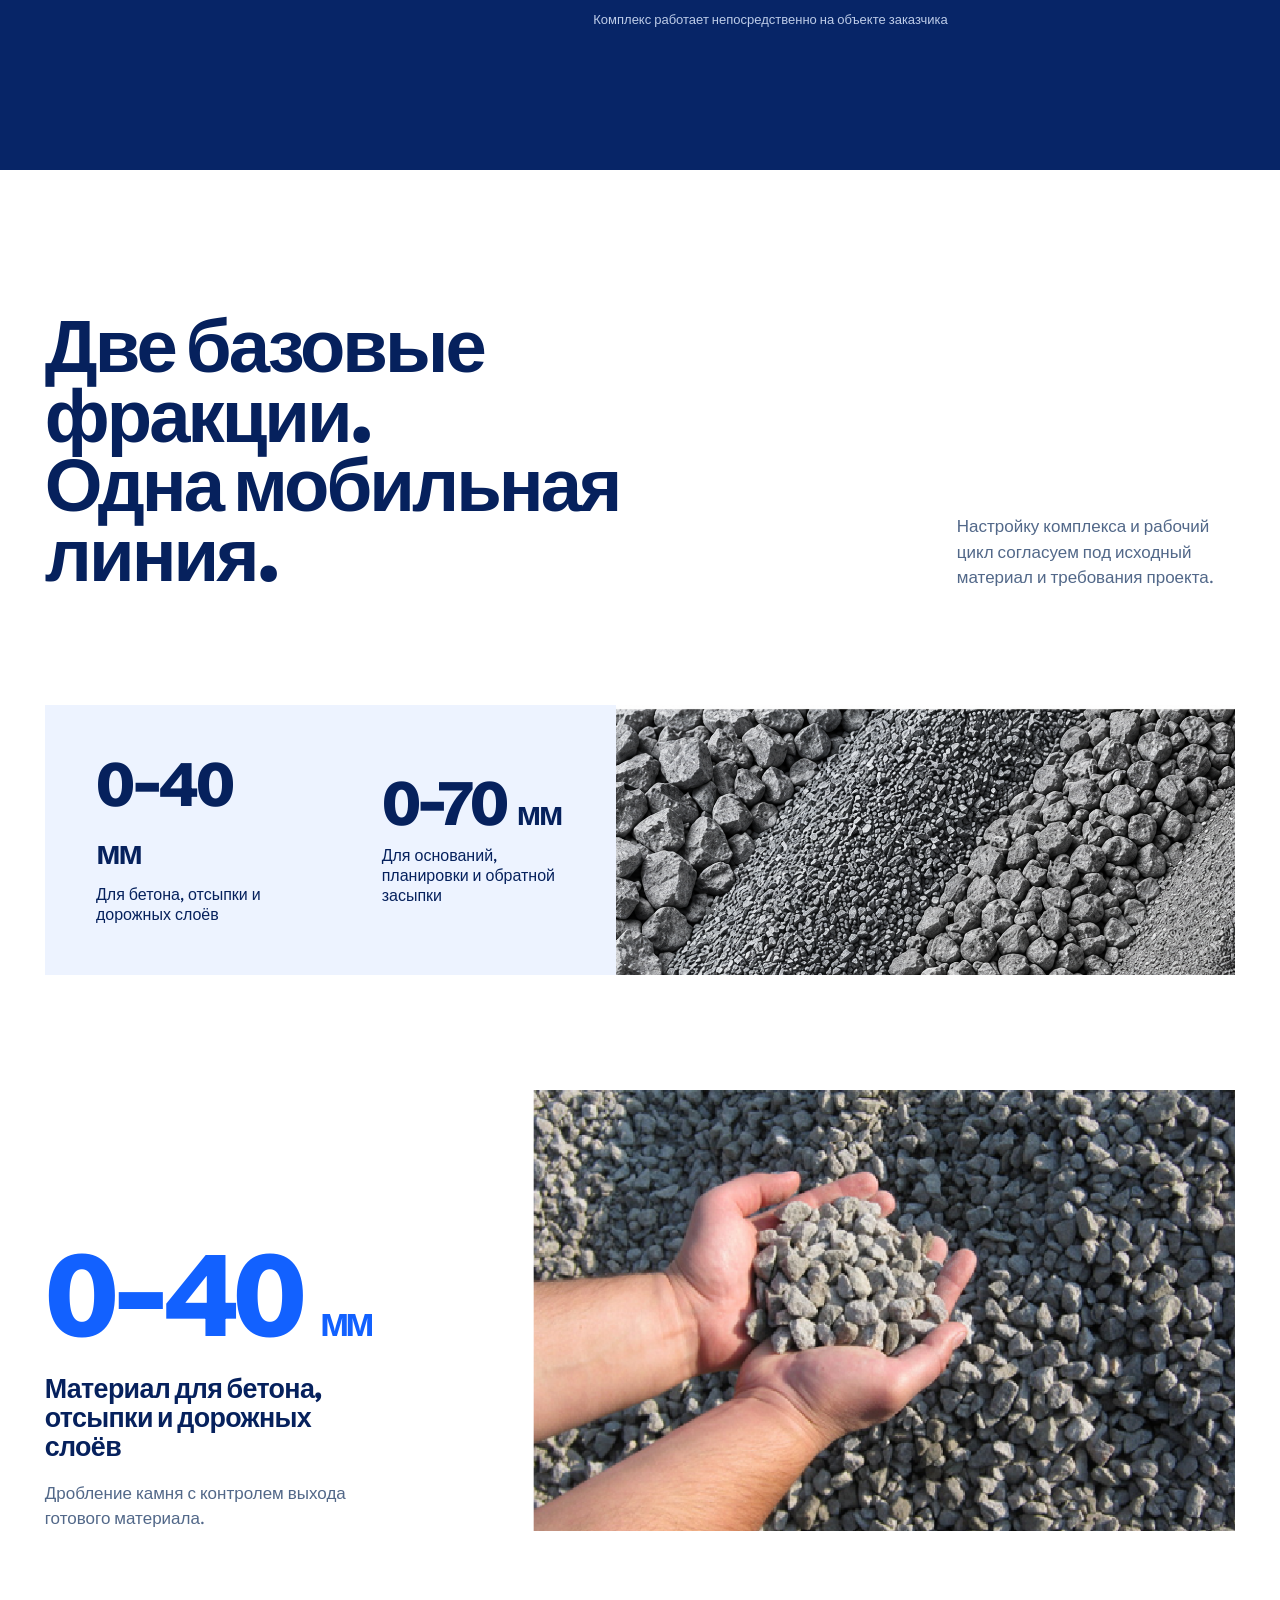
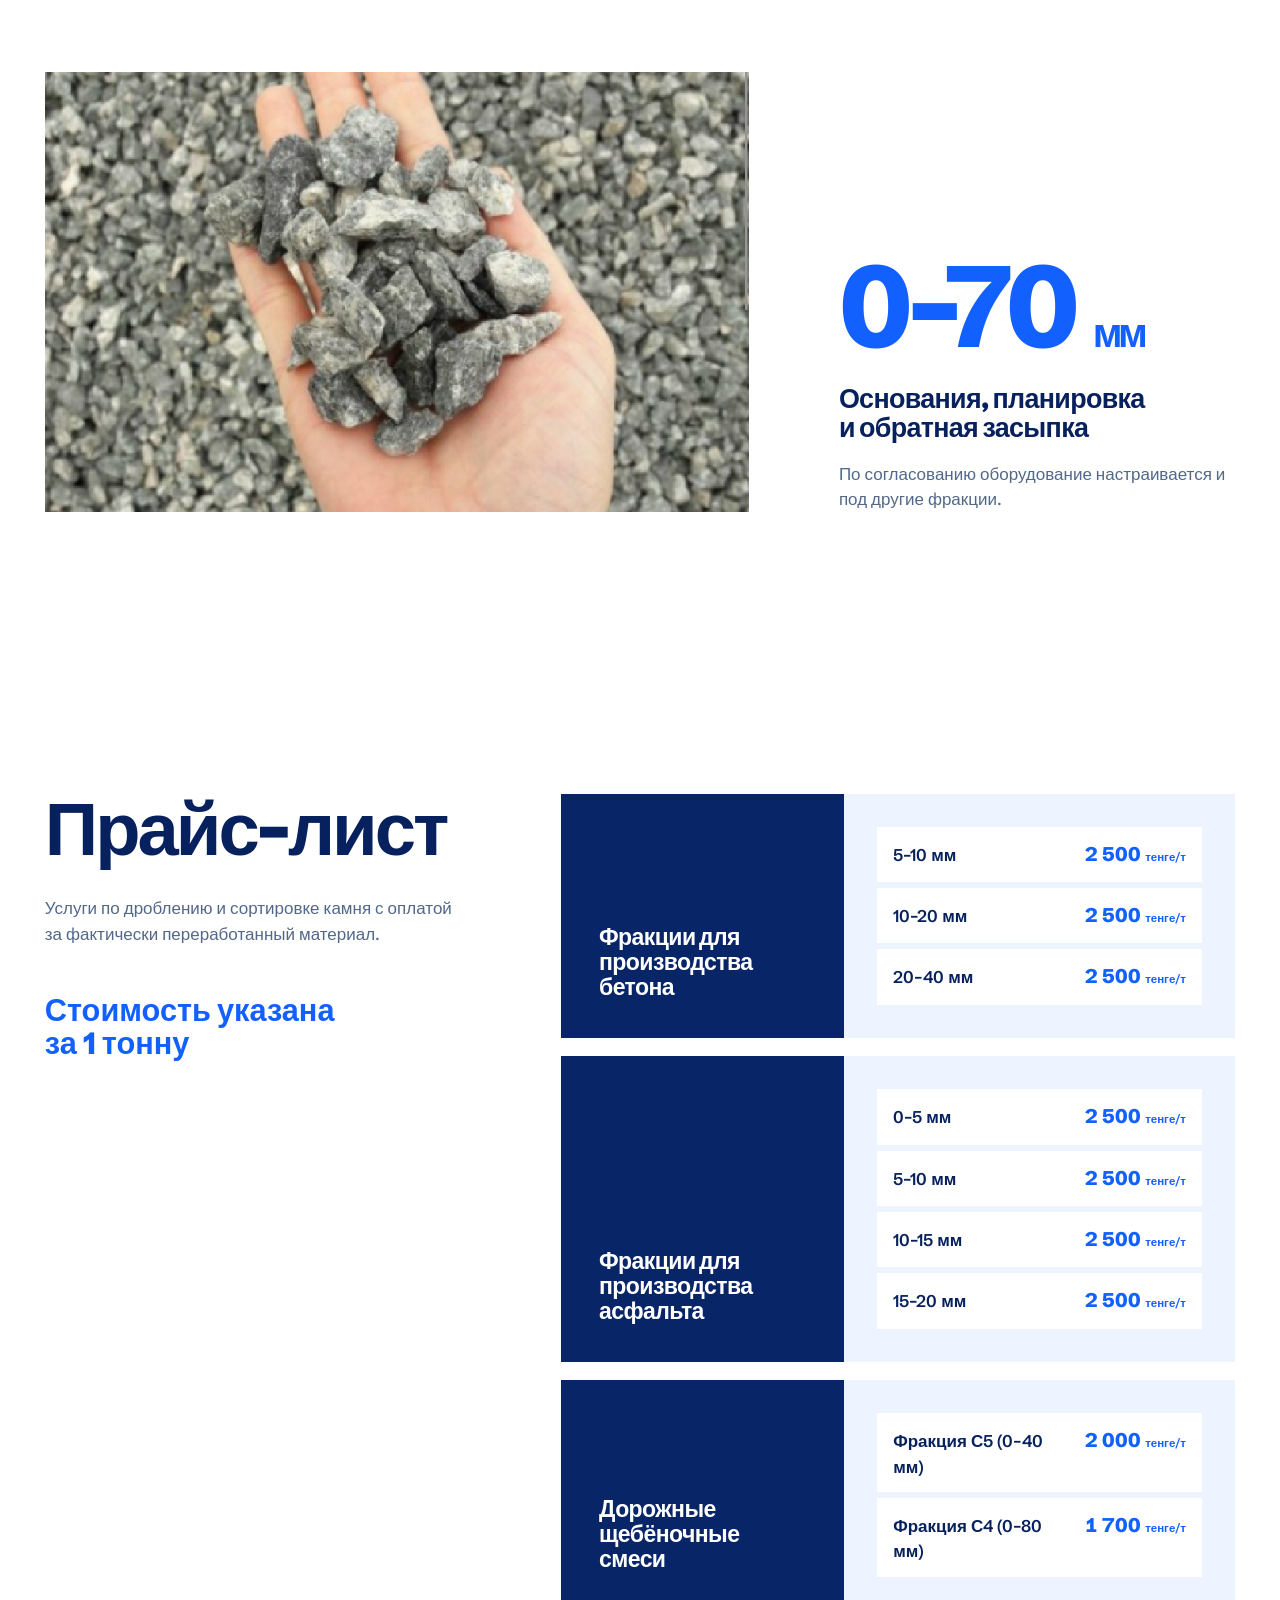
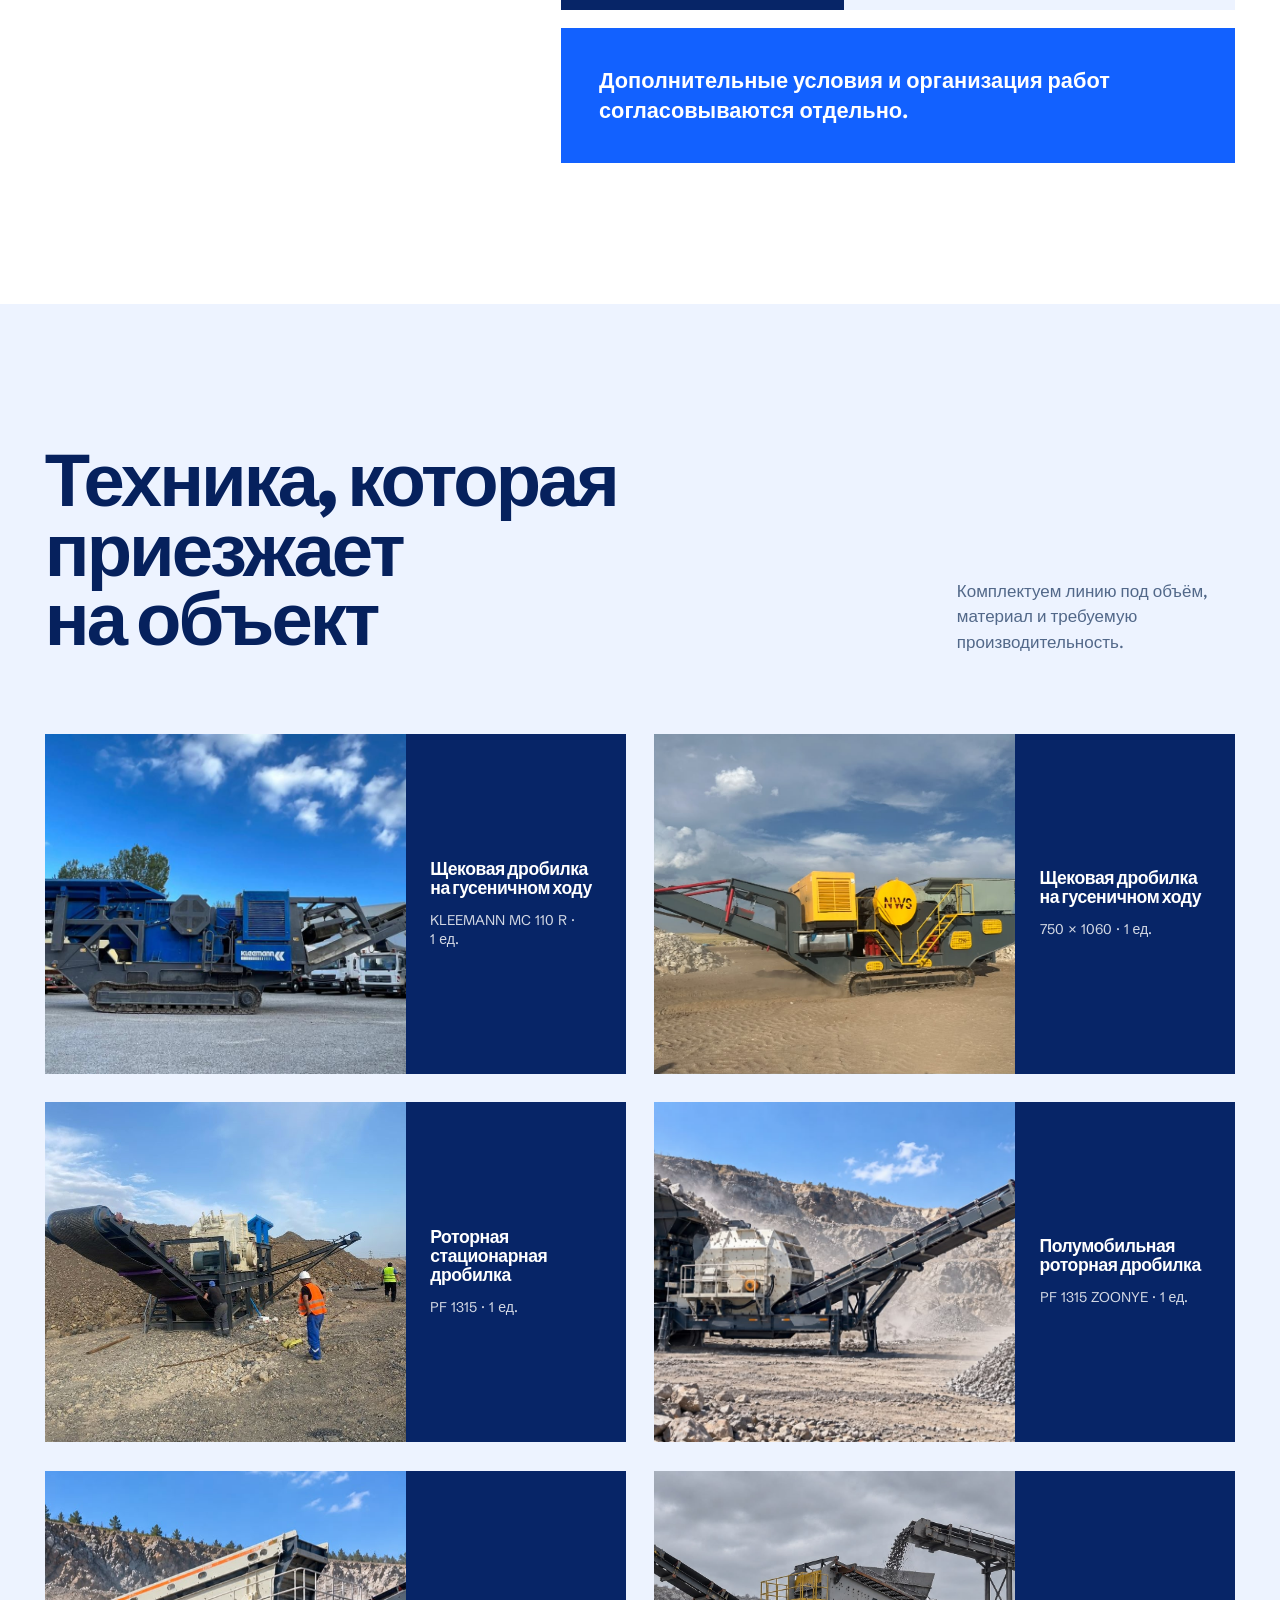
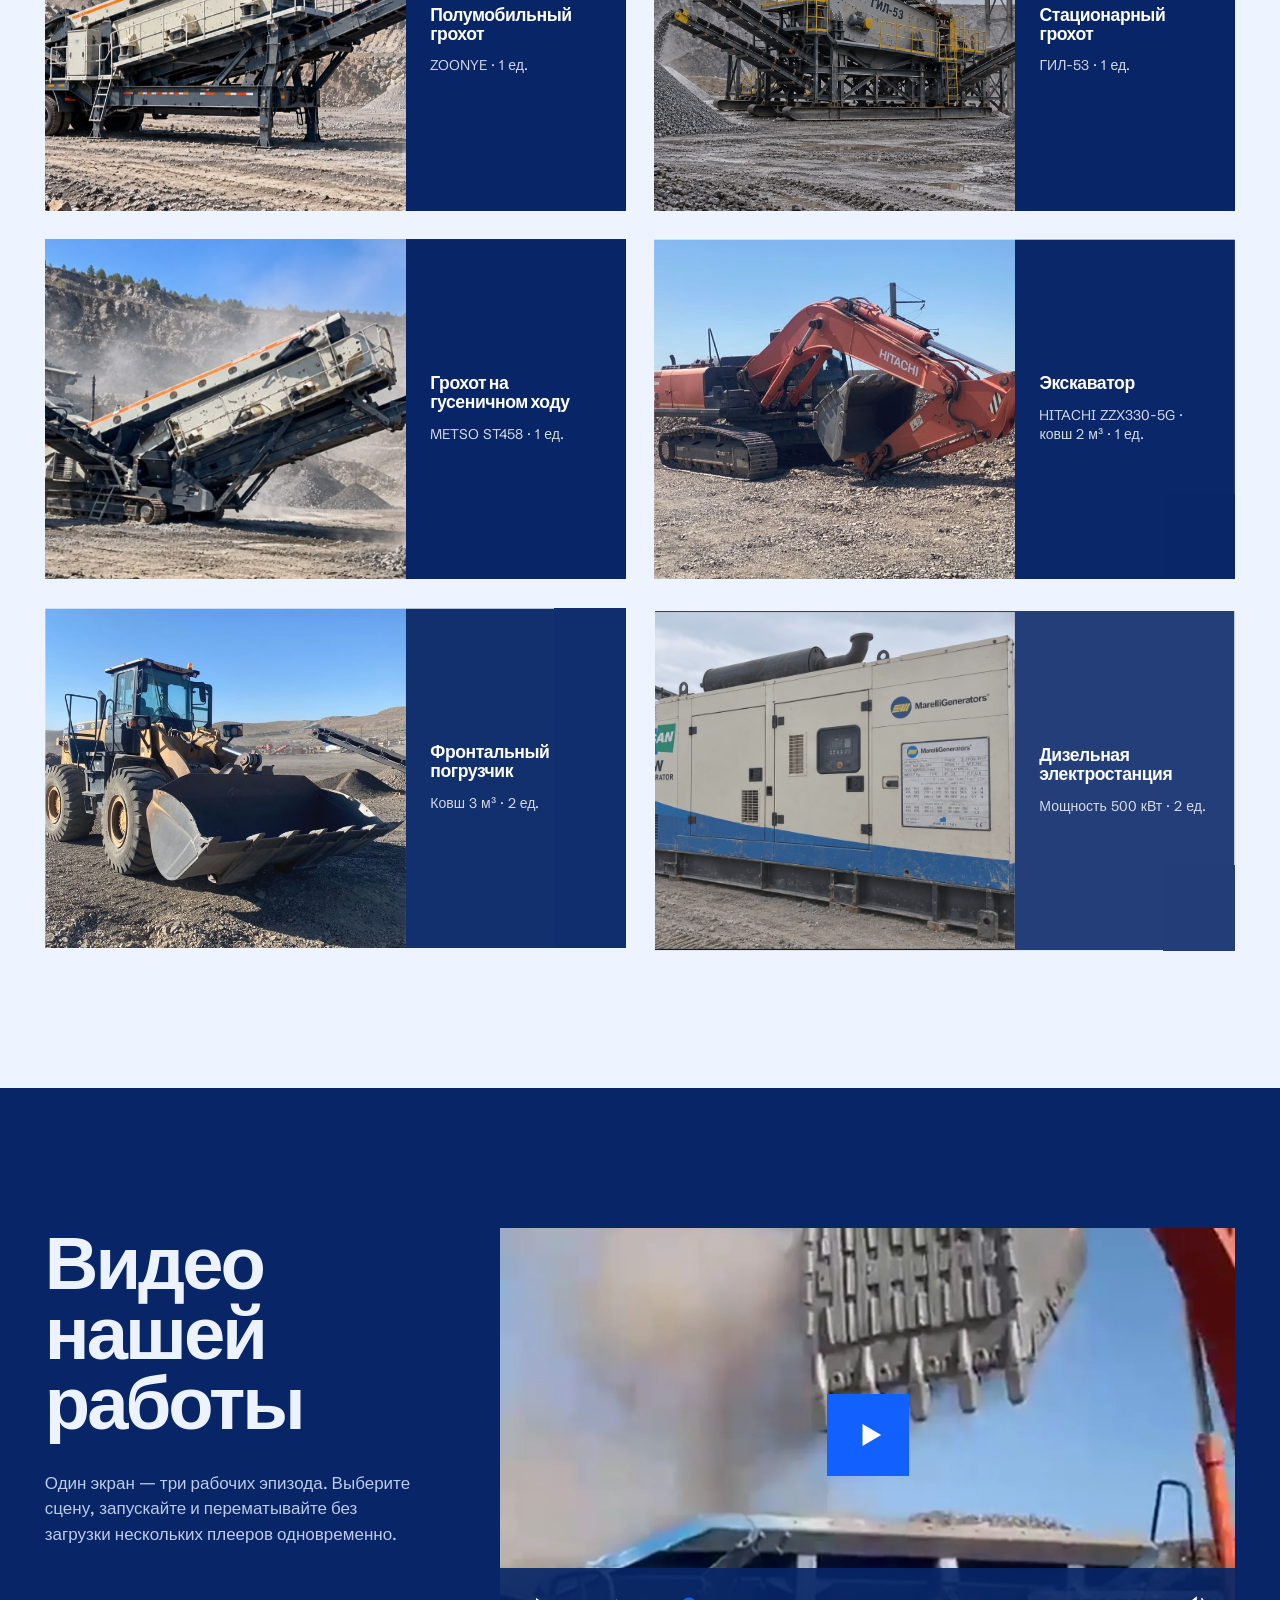
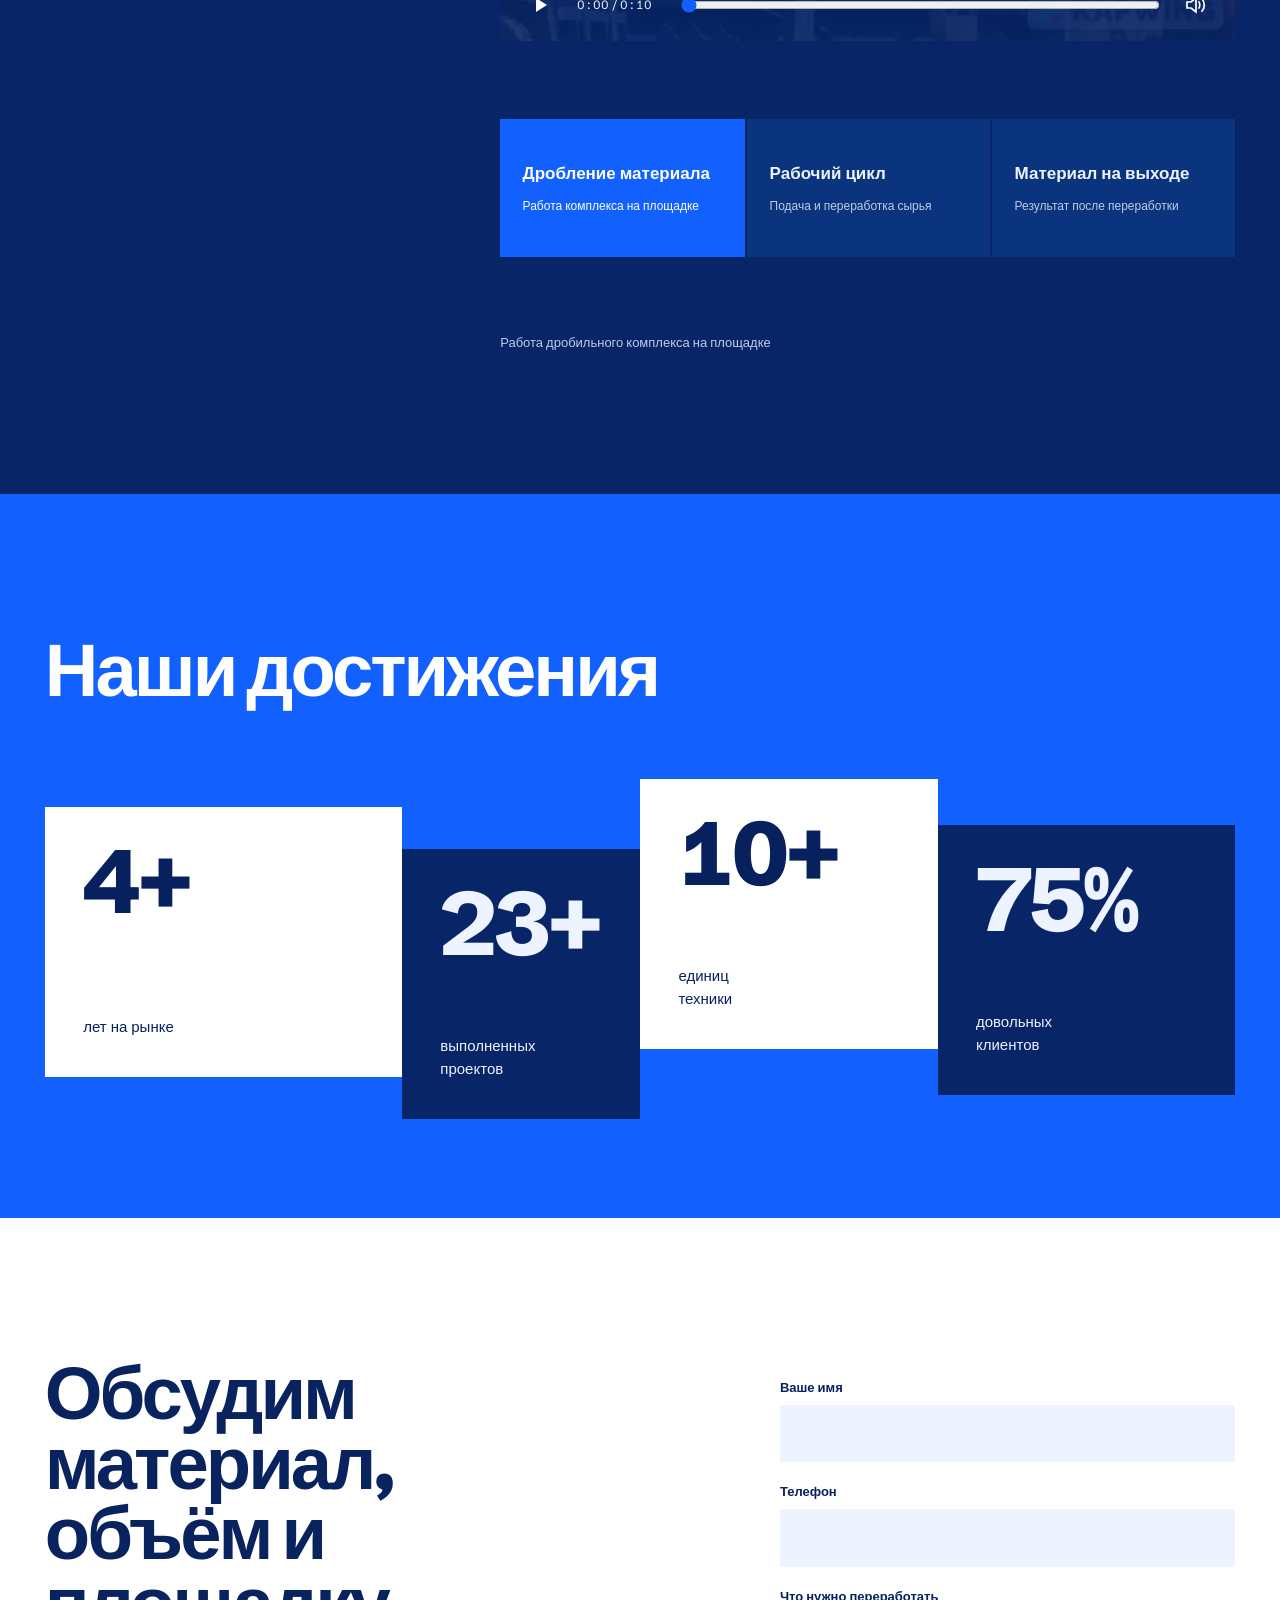
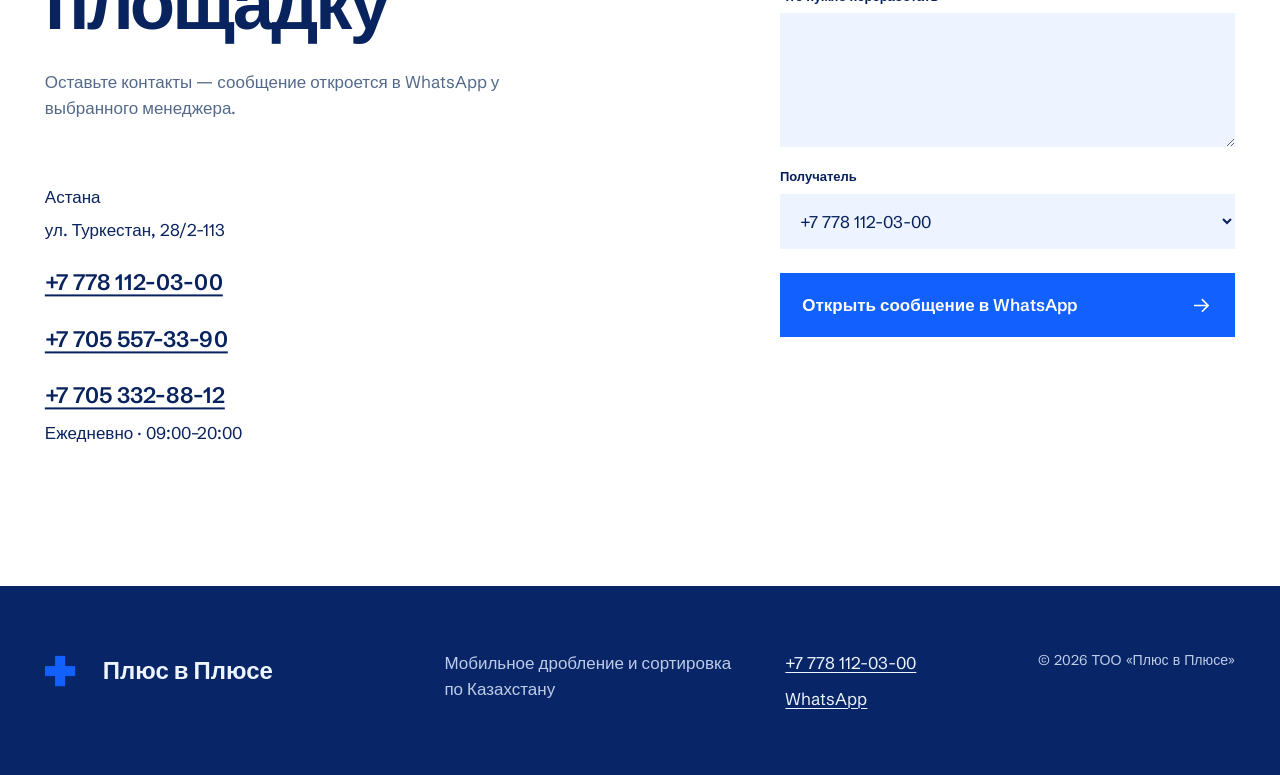
==== commit fcb66c36: "Add branded favicon for search results" ====
--- a/index.html
+++ b/index.html
@@ -8,7 +8,9 @@
   <meta name="robots" content="index, follow, max-image-preview:large, max-snippet:-1, max-video-preview:-1">
   <meta name="author" content="ТОО «Плюс в Плюсе»">
   <meta name="theme-color" content="#072567">
-  <link rel="icon" href="data:,">
+  <link rel="icon" href="/favicon-96.png" type="image/png" sizes="96x96">
+  <link rel="icon" href="/favicon.svg" type="image/svg+xml">
+  <link rel="apple-touch-icon" href="/apple-touch-icon.png" sizes="180x180">
   <link rel="canonical" href="https://plusvpluse.kz/">
   <meta property="og:type" content="website">
   <meta property="og:locale" content="ru_KZ">
@@ -19,7 +21,7 @@
   <meta property="og:image" content="https://plusvpluse.kz/img/%D0%BB%D0%BE%D0%B3%D0%BE1.png">
   <meta name="twitter:card" content="summary_large_image">
   <script type="application/ld+json">
-  {"@context":"https://schema.org","@type":"LocalBusiness","@id":"https://plusvpluse.kz/#company","name":"Плюс в Плюсе","legalName":"ТОО «Плюс в Плюсе»","url":"https://plusvpluse.kz/","image":"https://plusvpluse.kz/img/%D0%BB%D0%BE%D0%B3%D0%BE1.png","description":"Услуги по дроблению, сортировке и переработке инертных материалов на площадке заказчика в Казахстане.","telephone":"+7-778-112-03-00","address":{"@type":"PostalAddress","streetAddress":"ул. Туркестан, 28/2-113","addressLocality":"Астана","addressCountry":"KZ"},"areaServed":{"@type":"Country","name":"Казахстан"}}
+  {"@context":"https://schema.org","@type":"LocalBusiness","@id":"https://plusvpluse.kz/#company","name":"Плюс в Плюсе","legalName":"ТОО «Плюс в Плюсе»","url":"https://plusvpluse.kz/","logo":"https://plusvpluse.kz/favicon-96.png","image":"https://plusvpluse.kz/img/%D0%BB%D0%BE%D0%B3%D0%BE1.png","description":"Услуги по дроблению, сортировке и переработке инертных материалов на площадке заказчика в Казахстане.","telephone":"+7-778-112-03-00","address":{"@type":"PostalAddress","streetAddress":"ул. Туркестан, 28/2-113","addressLocality":"Астана","addressCountry":"KZ"},"areaServed":{"@type":"Country","name":"Казахстан"}}
   </script>
   <script>document.documentElement.classList.add('js');</script>
   <link rel="stylesheet" href="style.css?v=20261017-1">
@@ -175,7 +177,7 @@
 
     <section class="contact section-field" id="contact" aria-labelledby="contact-title">
       <div class="section-wrap contact-grid">
-        <div class="contact-copy reveal-copy"><h2 id="contact-title">Обсудим материал, объём и площадку</h2><p>Оставьте контакты — сообщение откроется в WhatsApp у выбранного менеджера.</p><address><span>Астана</span><span>ул. Туркестан, 28/2-113</span><a href="tel:+77781120300">+7 778 112-03-00</a><a href="tel:+77781120300">+7 705 557-33-90</a><a href="tel:+77781120300">+7 705 332-88-12</a><span>Ежедневно · 09:00–20:00</span></address></div>
+        <div class="contact-copy reveal-copy"><h2 id="contact-title">Обсудим материал, объём и площадку</h2><p>Оставьте контакты — сообщение откроется в WhatsApp у выбранного менеджера.</p><address><span>Астана</span><span>ул. Туркестан, 28/2-113</span><a href="tel:+77781120300">+7 778 112-03-00</a><a href="tel:+77055573390">+7 705 557-33-90</a><a href="tel:+77053328812">+7 705 332-88-12</a><span>Ежедневно · 09:00–20:00</span></address></div>
         <form class="contact-form" id="contactForm" novalidate>
           <label for="userName">Ваше имя</label><input id="userName" name="name" autocomplete="name" required>
           <label for="userPhone">Телефон</label><input id="userPhone" name="phone" type="tel" autocomplete="tel" inputmode="tel" required>
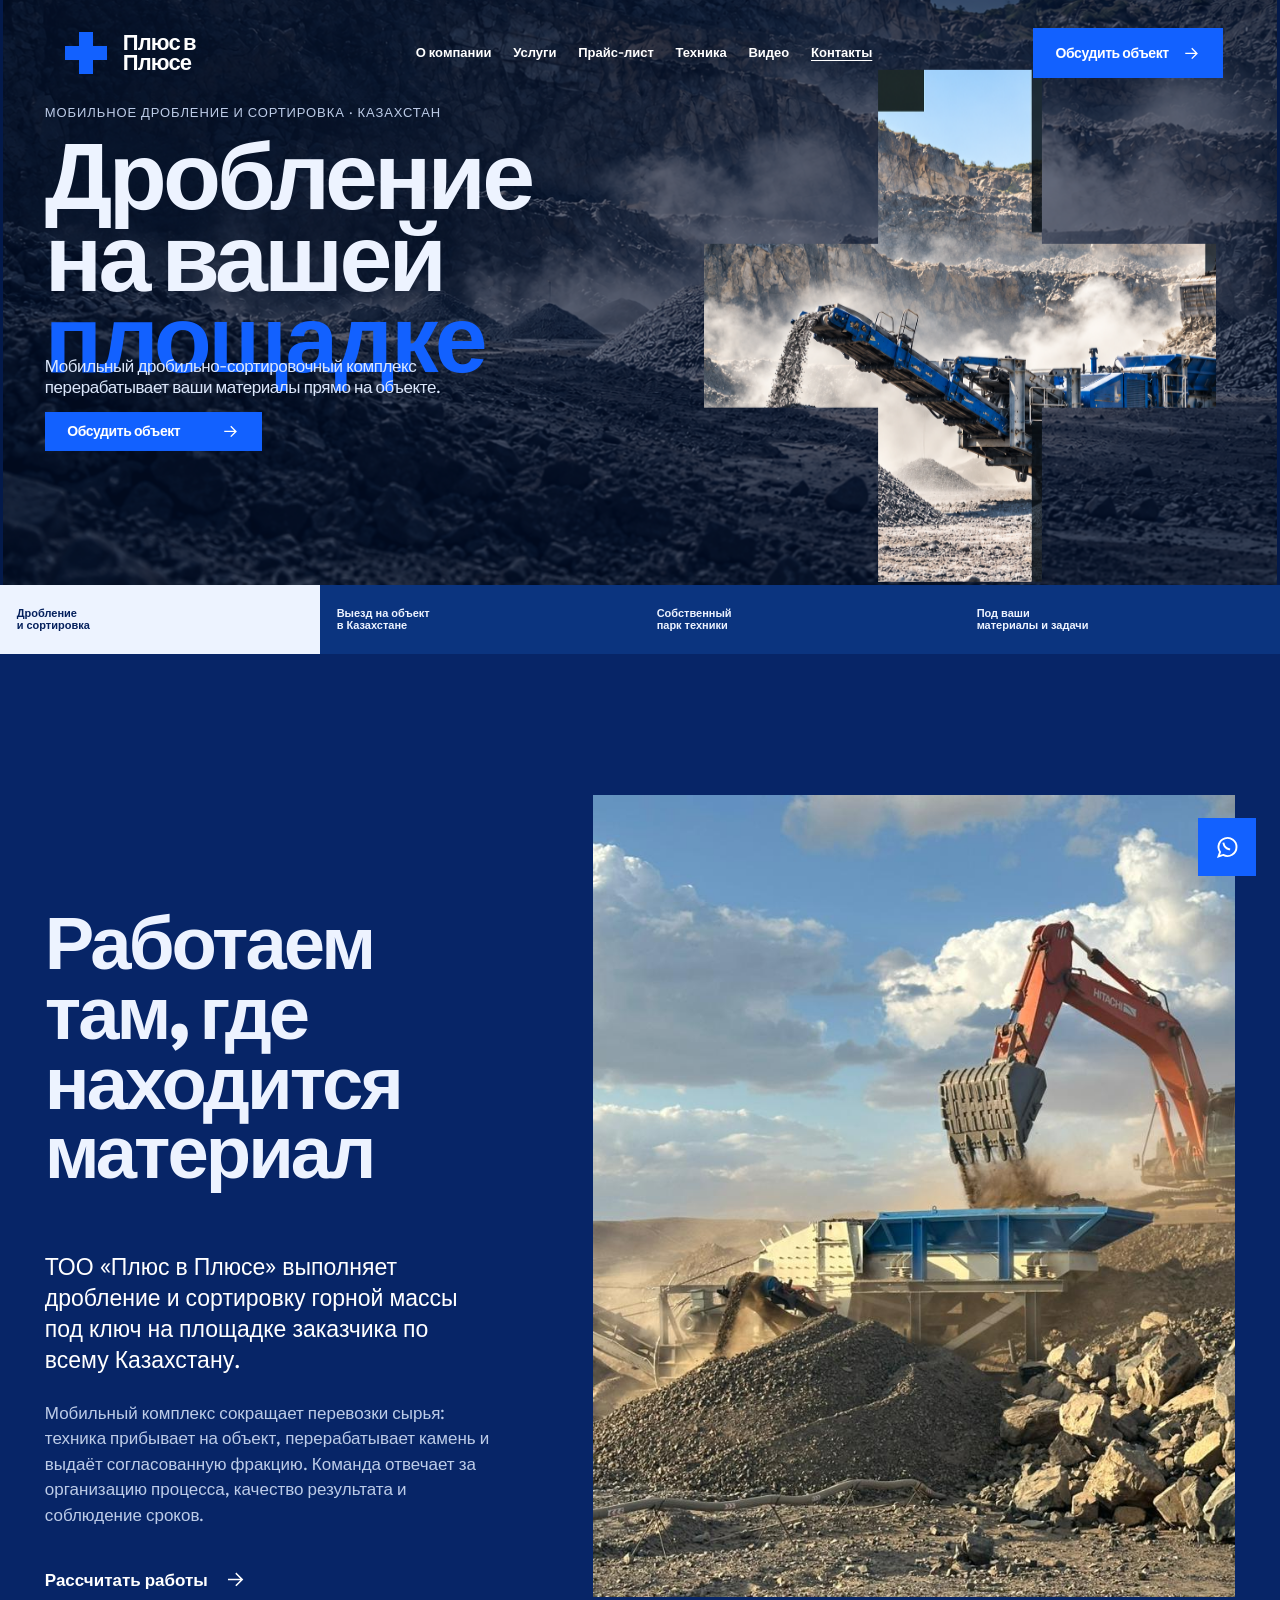
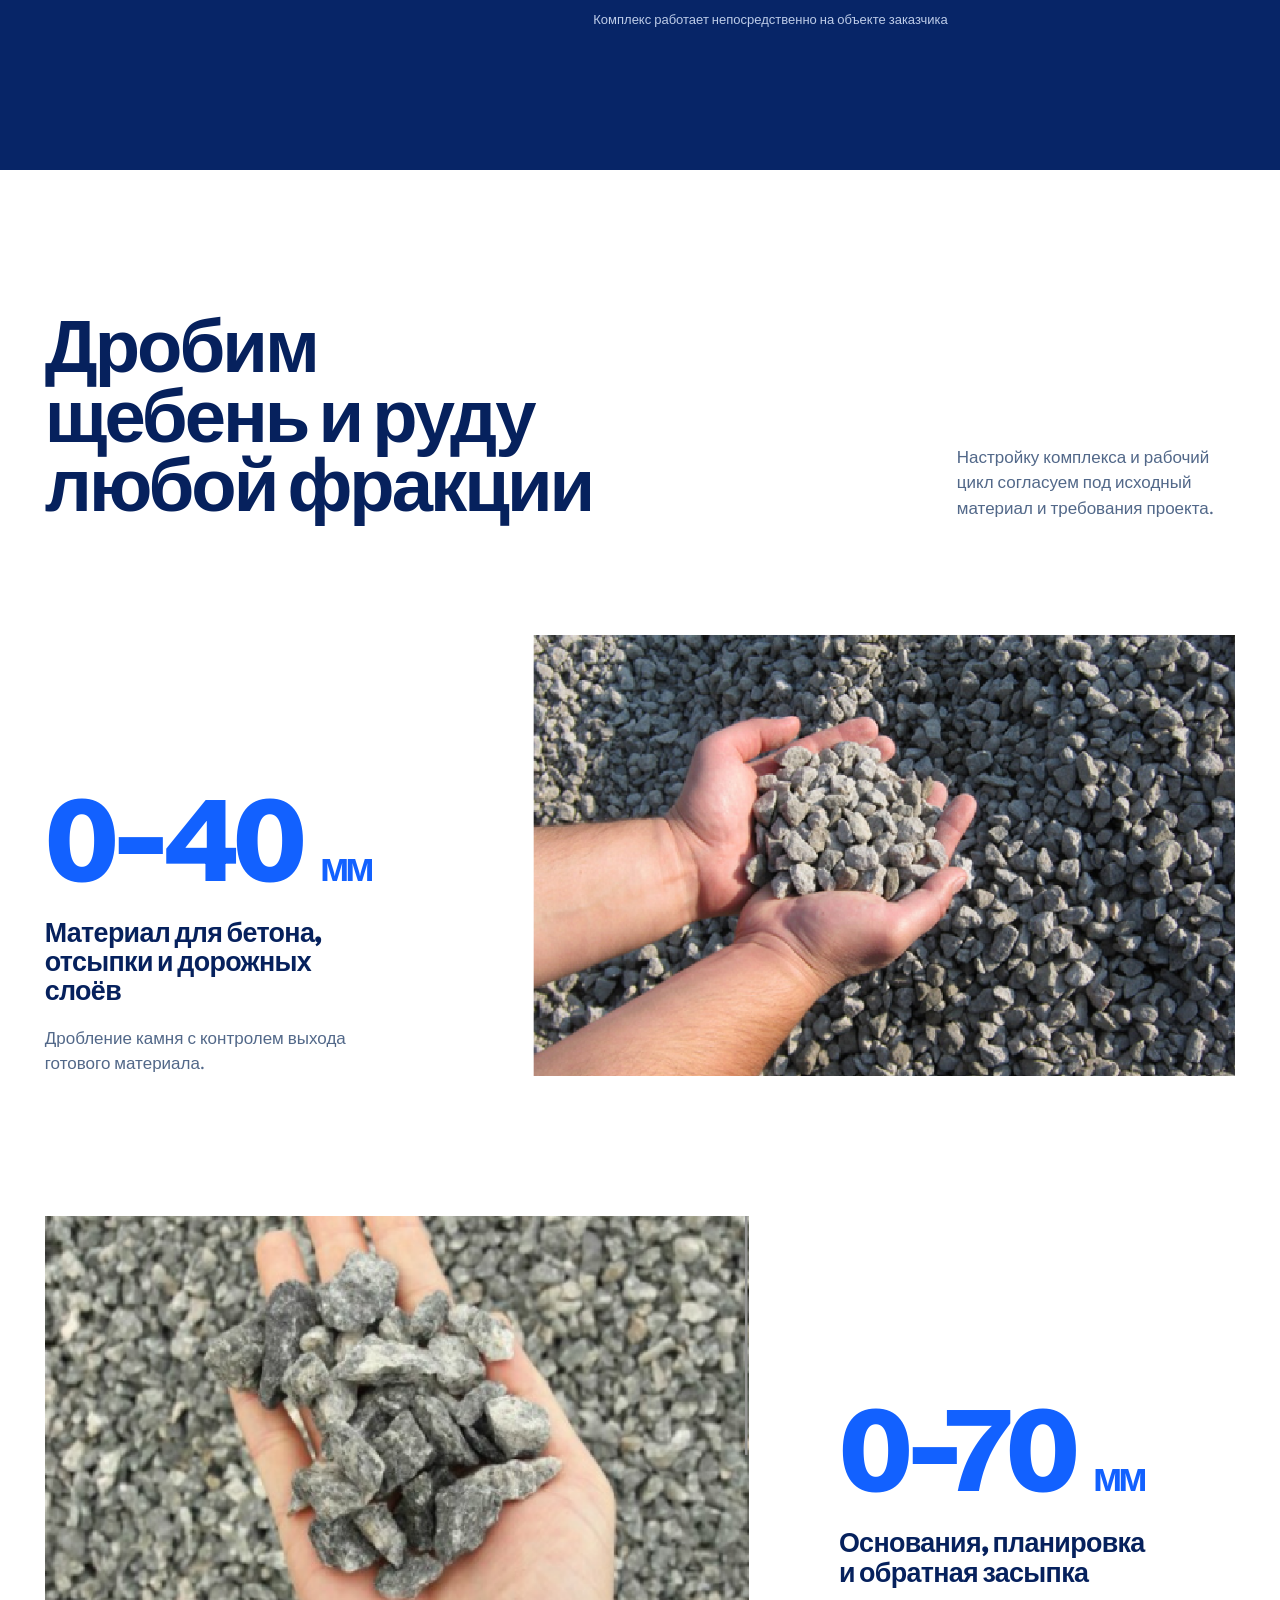
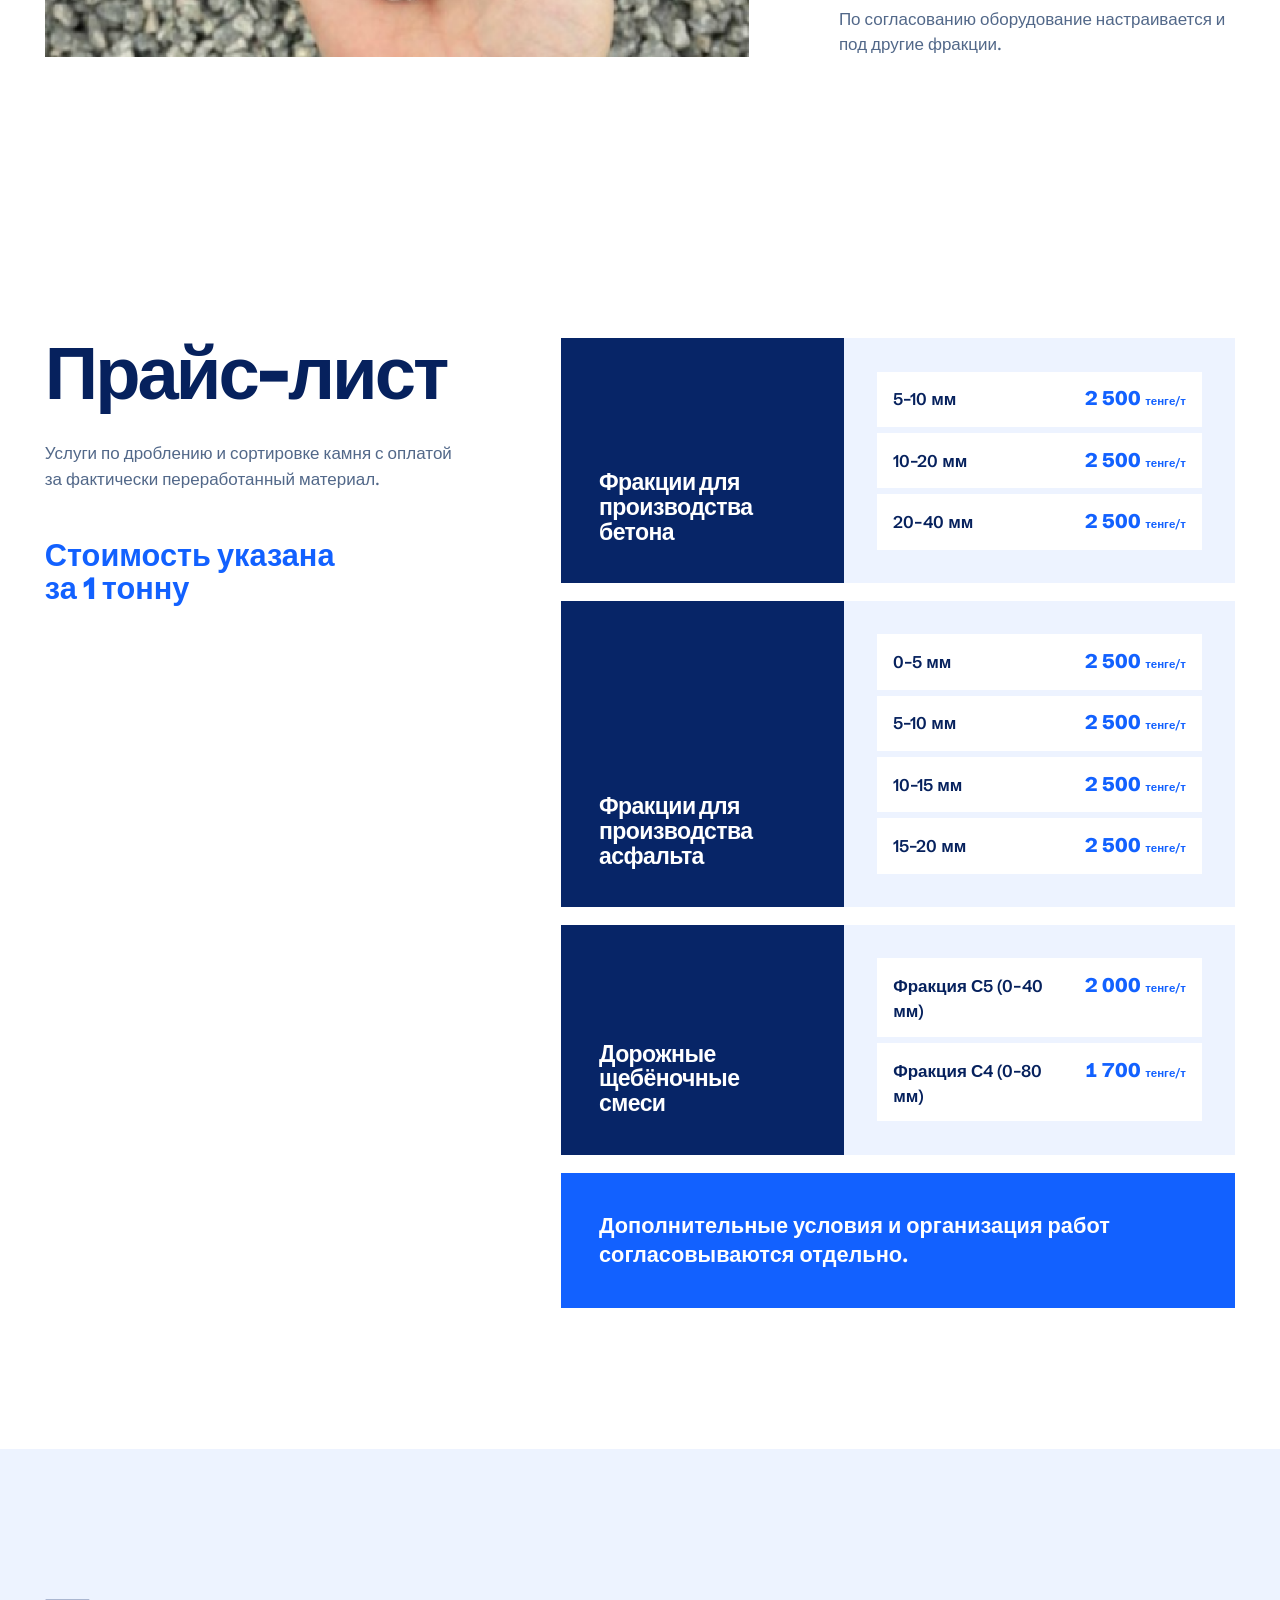
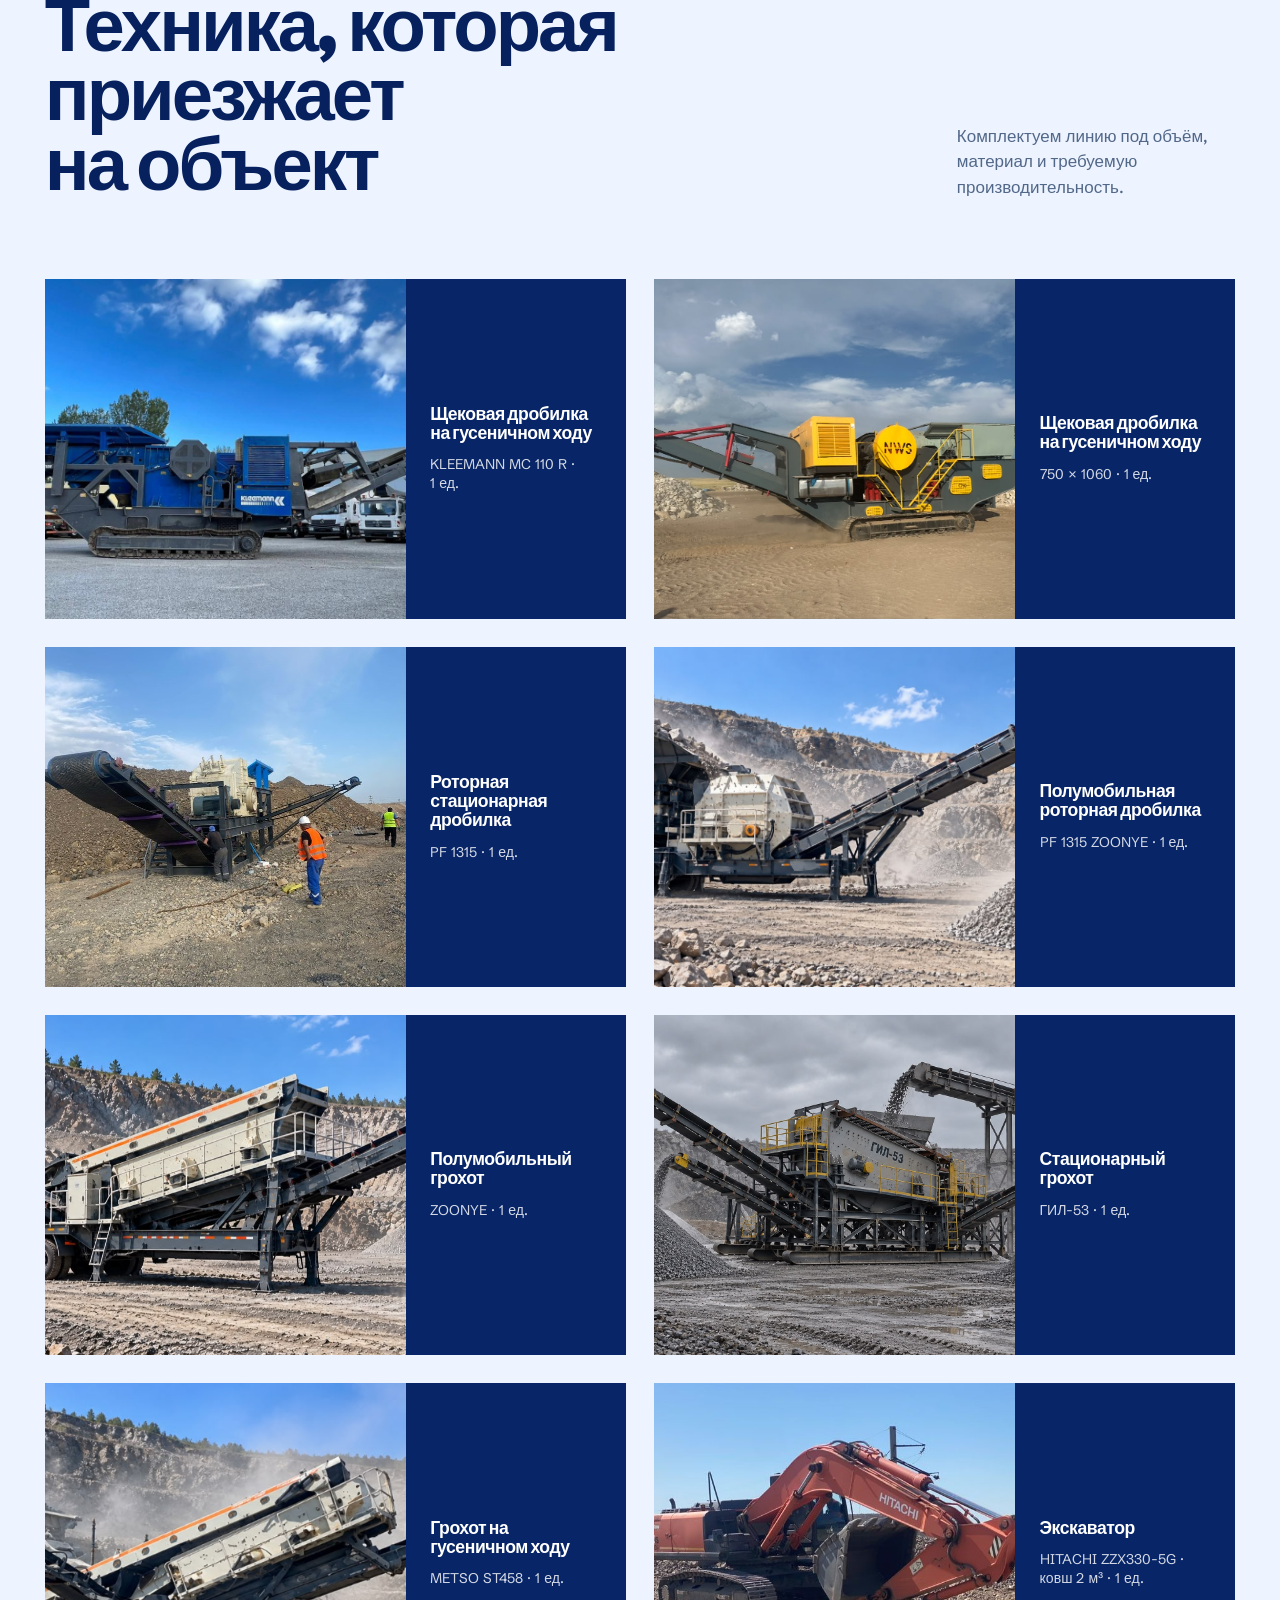
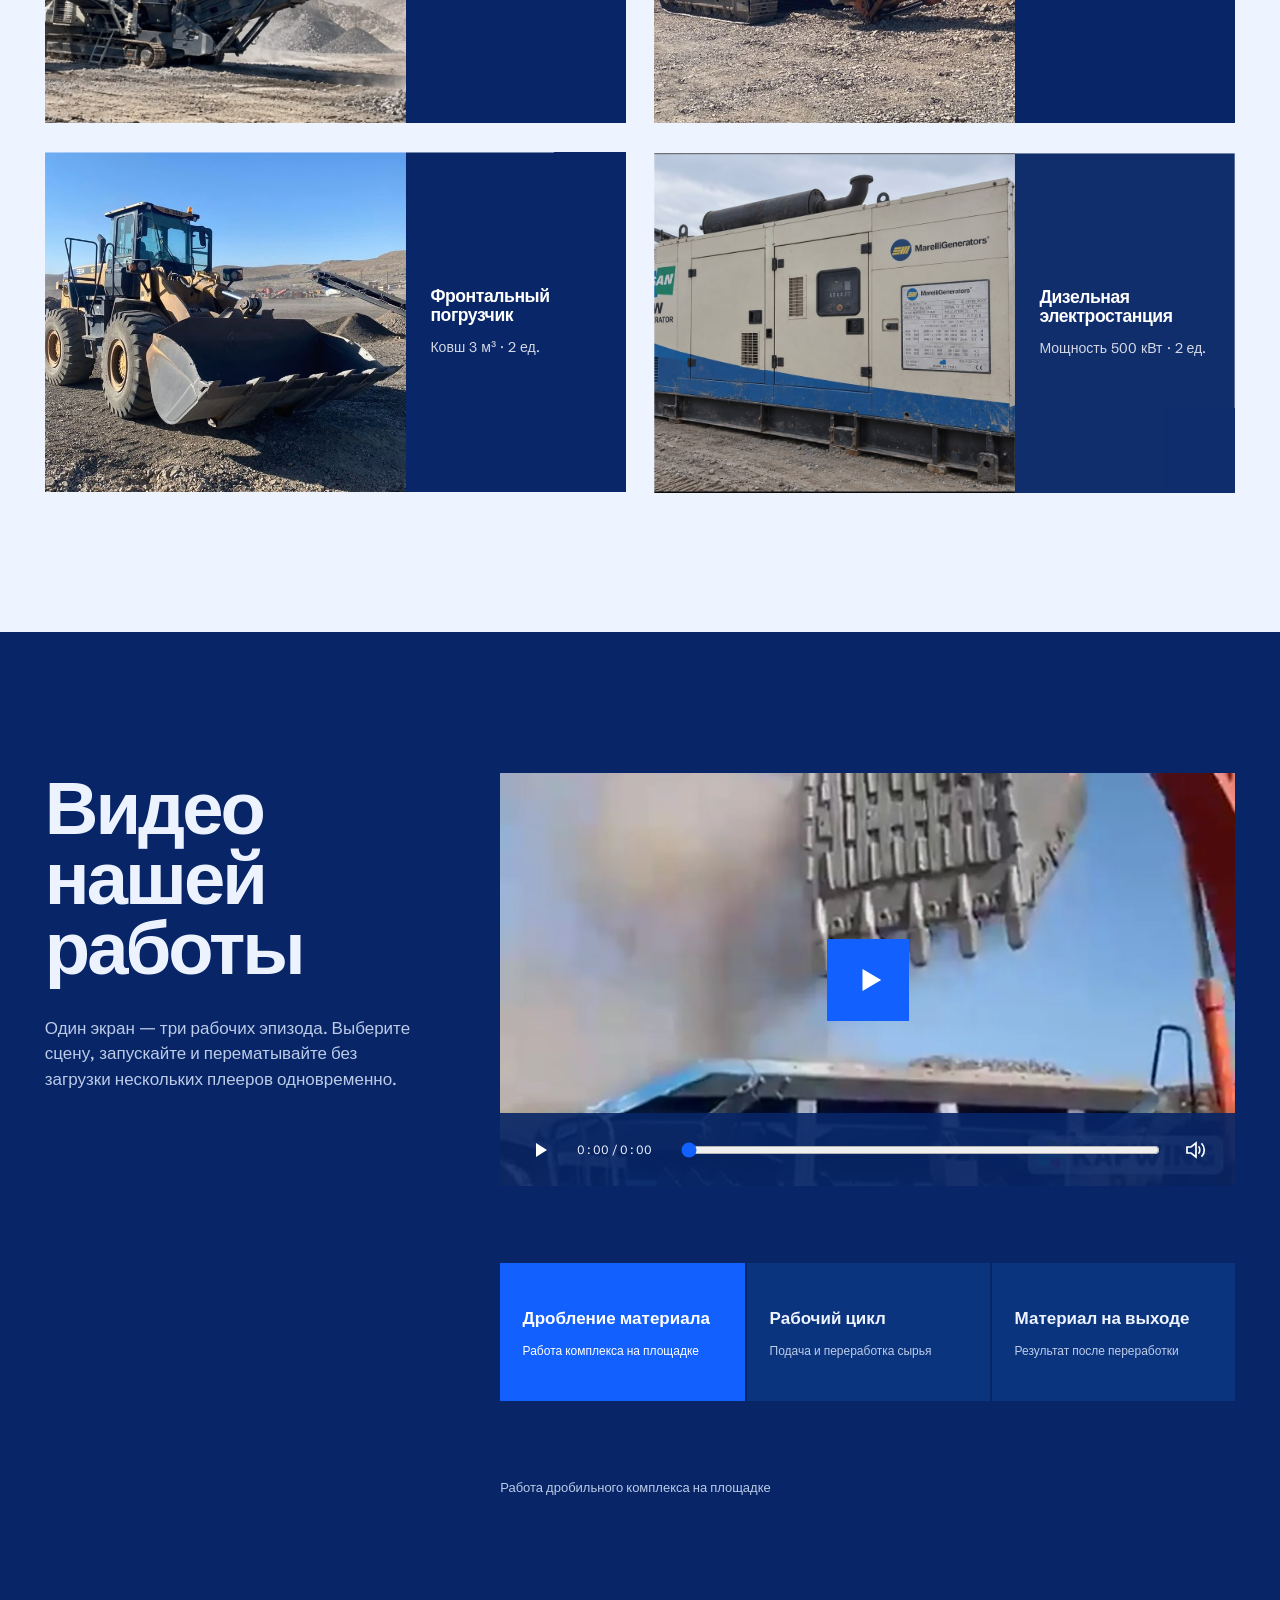
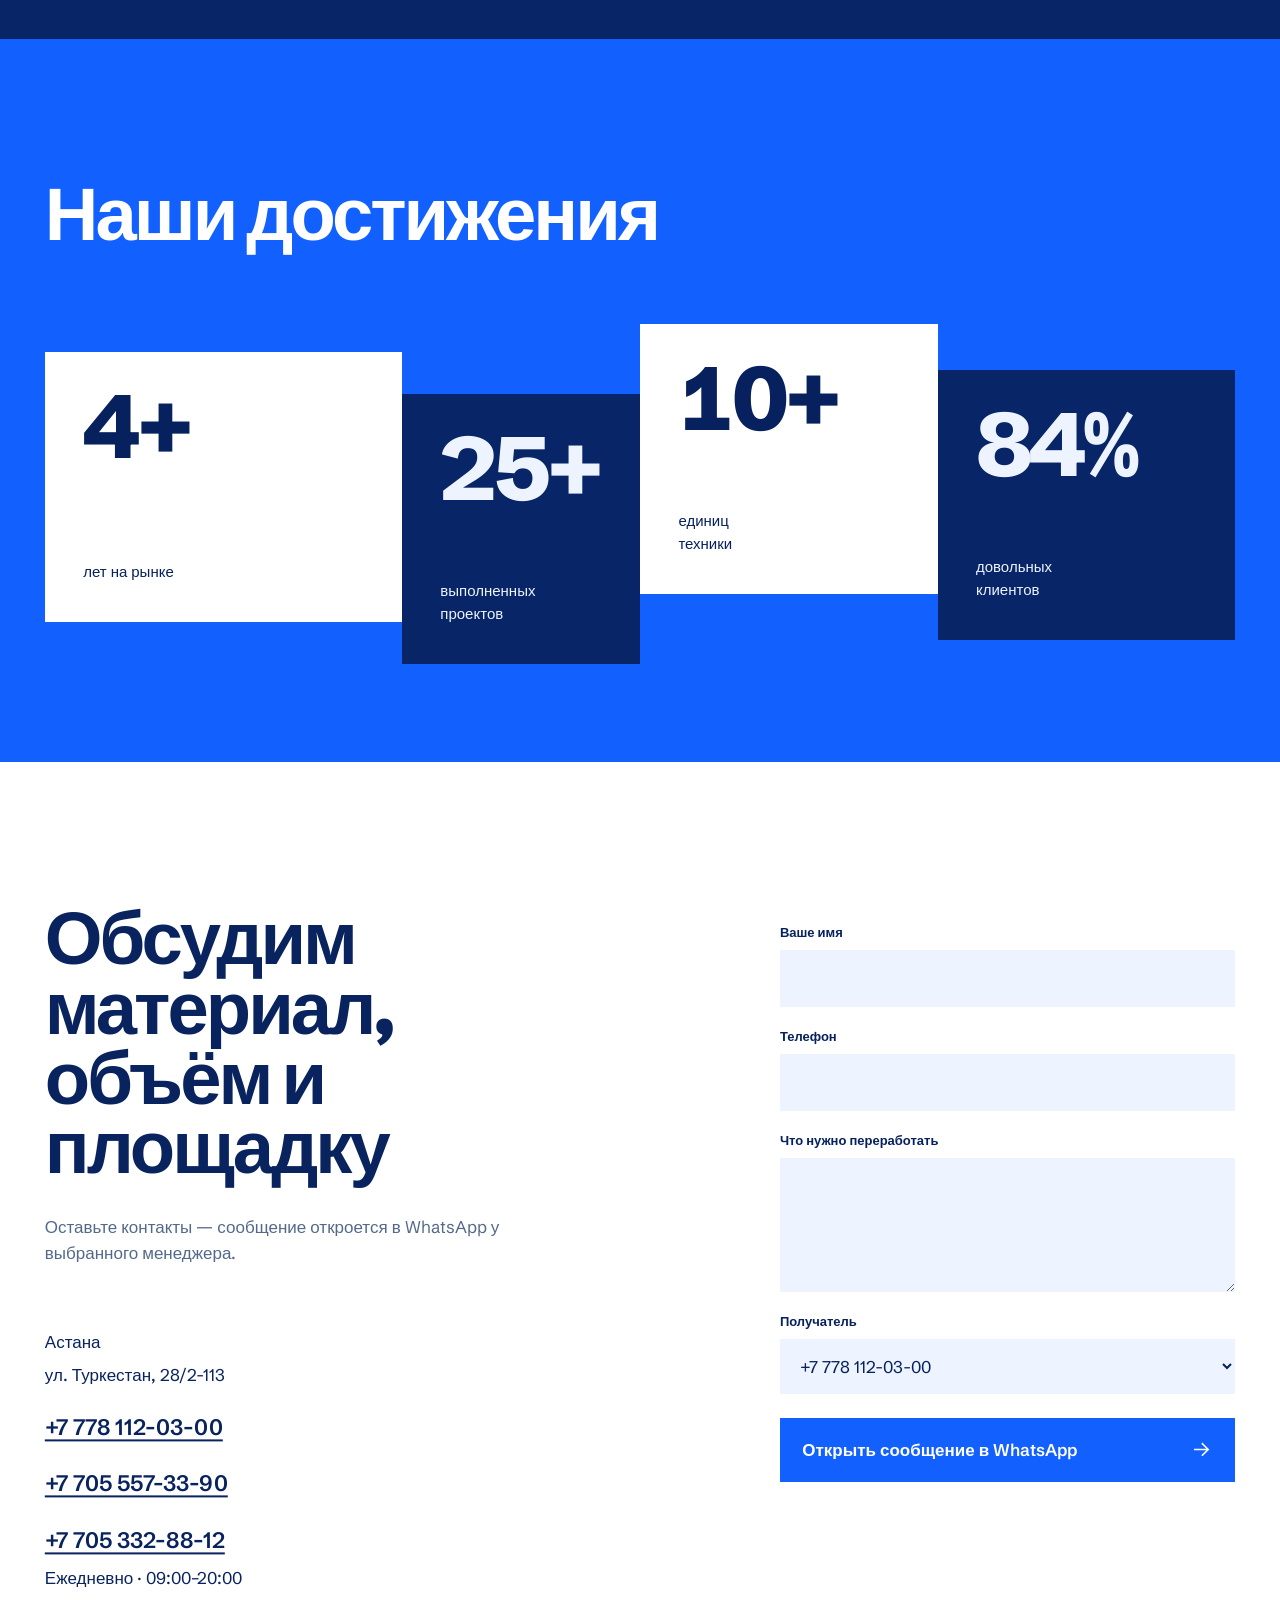
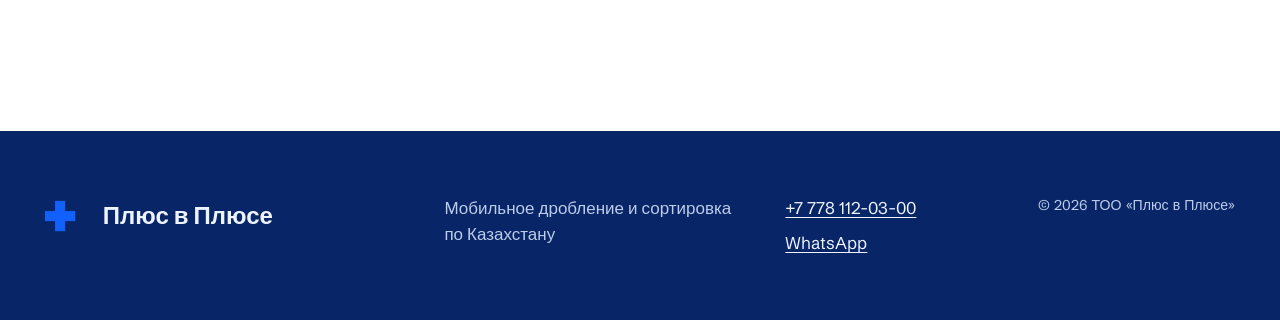
==== commit c25afeec: "Update index.html" ====
--- a/index.html
+++ b/index.html
@@ -71,12 +71,7 @@
 
     <section class="services section-field" id="services" aria-labelledby="services-title">
       <div class="section-wrap">
-        <div class="section-heading reveal-copy"><h2 id="services-title">Две базовые фракции.<br>Одна мобильная линия.</h2><p>Настройку комплекса и рабочий цикл согласуем под исходный материал и требования проекта.</p></div>
-        <div class="fraction-field reveal-row" aria-label="Доступные фракции">
-          <div class="fraction"><strong>0–40 <em>мм</em></strong><span>Для бетона, отсыпки и дорожных слоёв</span></div>
-          <div class="fraction"><strong>0–70 <em>мм</em></strong><span>Для оснований, планировки и обратной засыпки</span></div>
-          <figure class="fraction-aggregate"><img src="assets/plates/aggregate-media.png" alt="Несколько фракций дроблёного камня"></figure>
-        </div>
+        <div class="section-heading reveal-copy"><h2 id="services-title">Дробим щебень и руду<br>любой фракции</h2><p>Настройку комплекса и рабочий цикл согласуем под исходный материал и требования проекта.</p></div>
         <div class="fraction-showcase">
           <article class="fraction-story reveal-row"><div><span class="measure">0–40 <small>мм</small></span><h3>Материал для бетона, отсыпки и дорожных слоёв</h3><p>Дробление камня с контролем выхода готового материала.</p></div><img src="img/фракция 40.png" alt="Дроблёный материал фракции 0–40 мм" loading="lazy"></article>
           <article class="fraction-story reverse reveal-row"><div><span class="measure">0–70 <small>мм</small></span><h3>Основания, планировка и обратная засыпка</h3><p>По согласованию оборудование настраивается и под другие фракции.</p></div><img src="img/фракция 70.1.png" alt="Дроблёный материал фракции 0–70 мм" loading="lazy"></article>
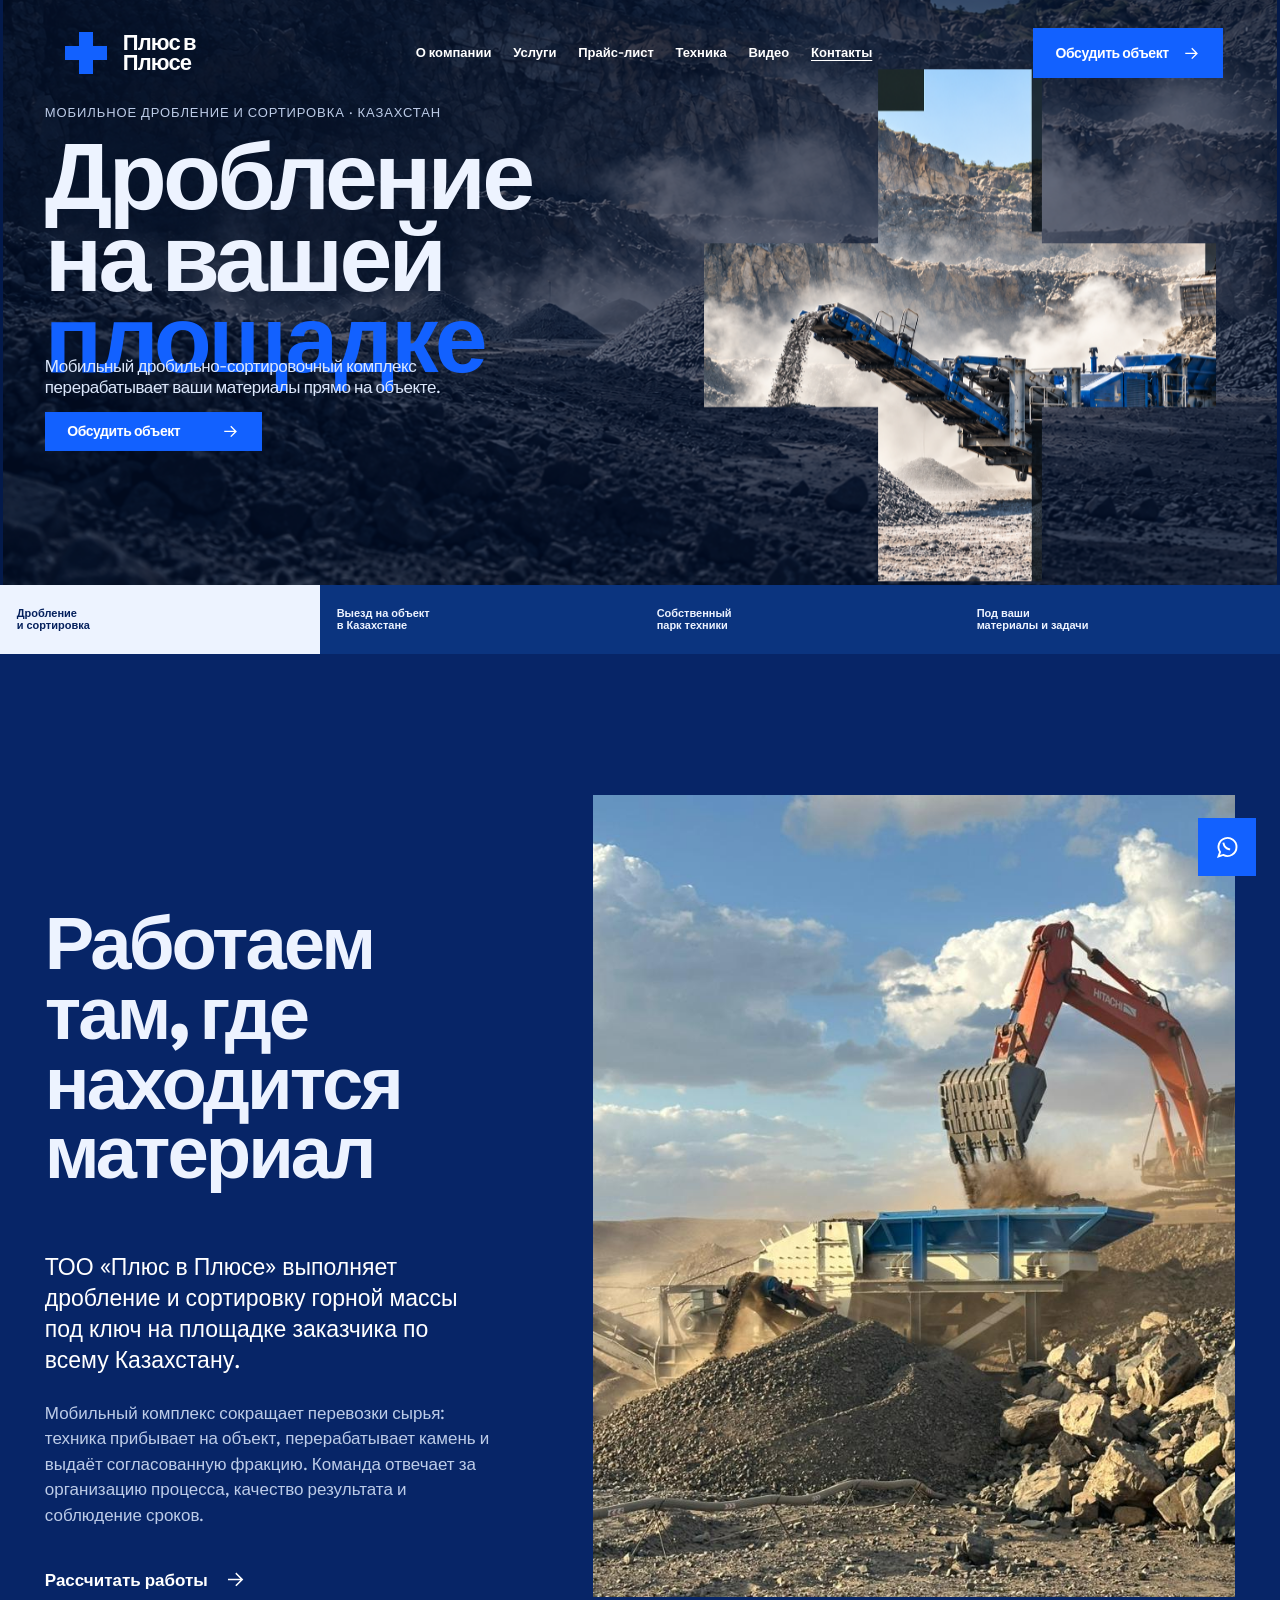
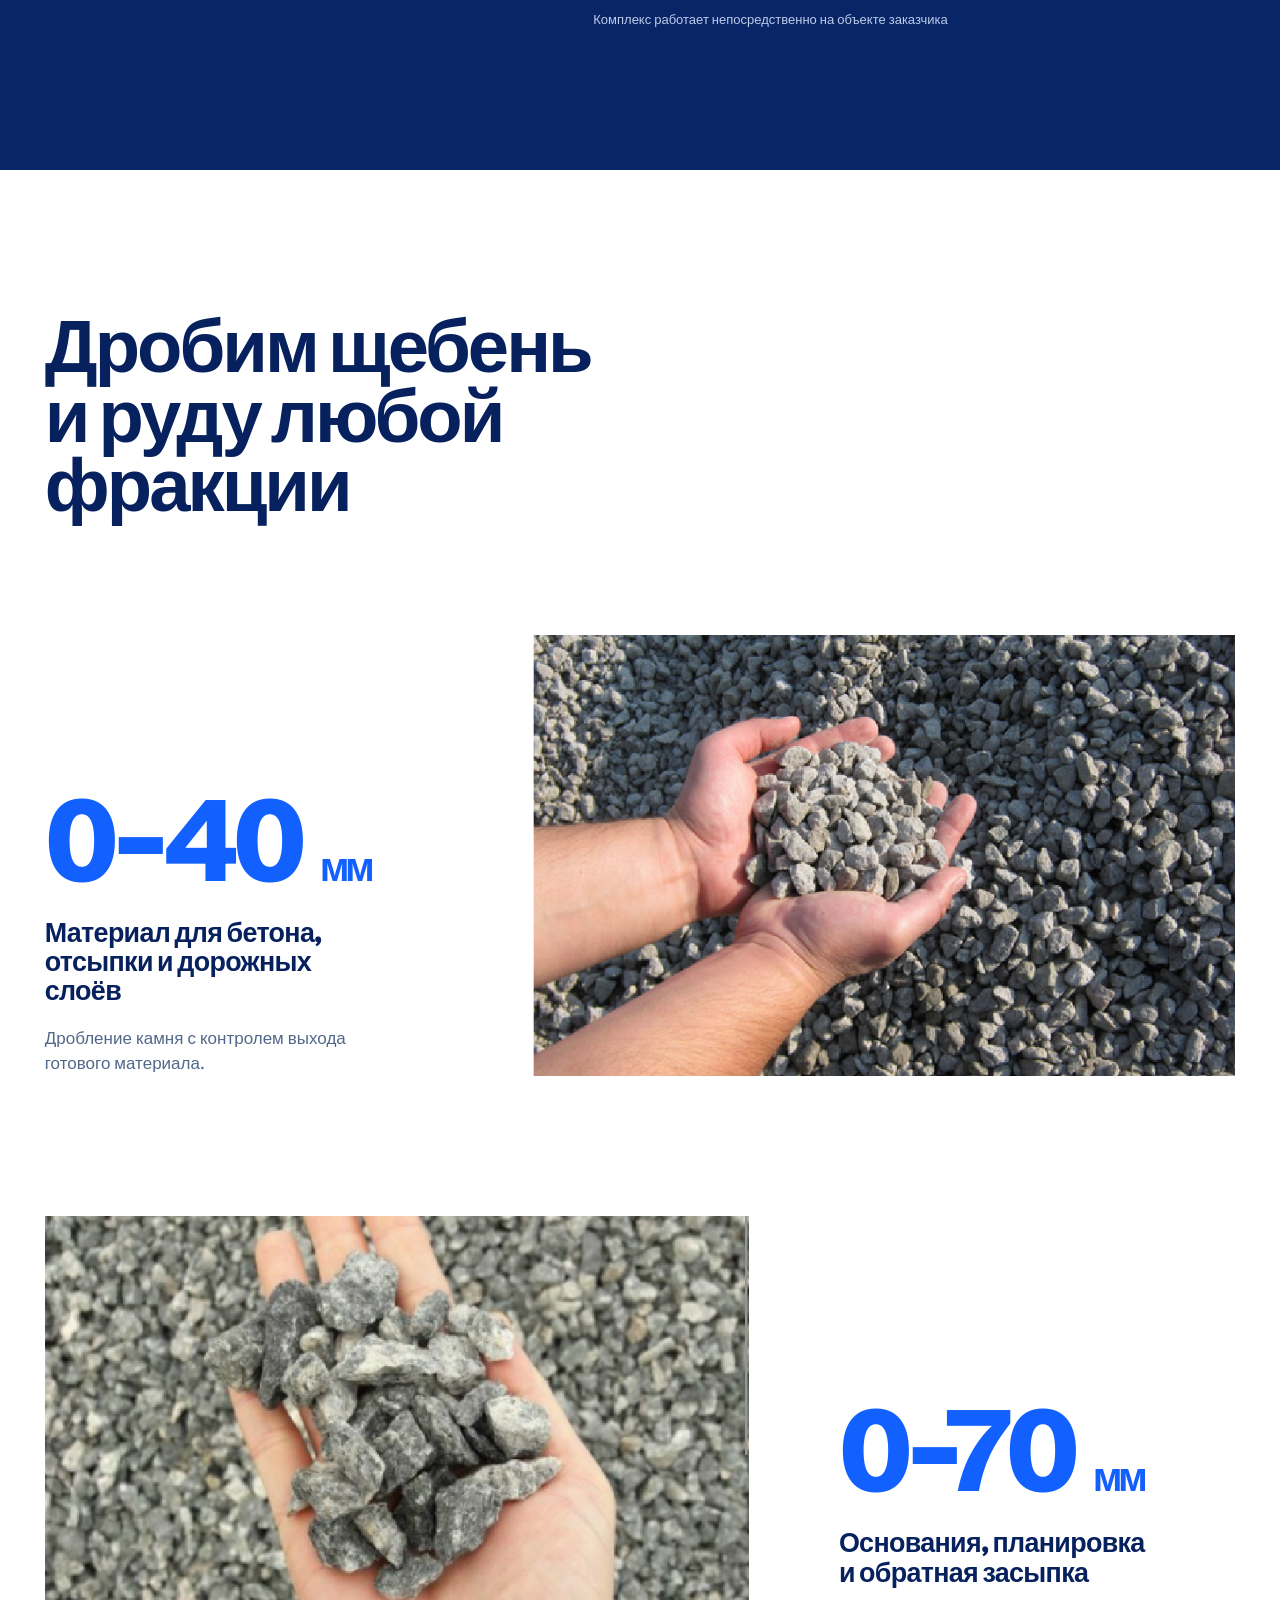
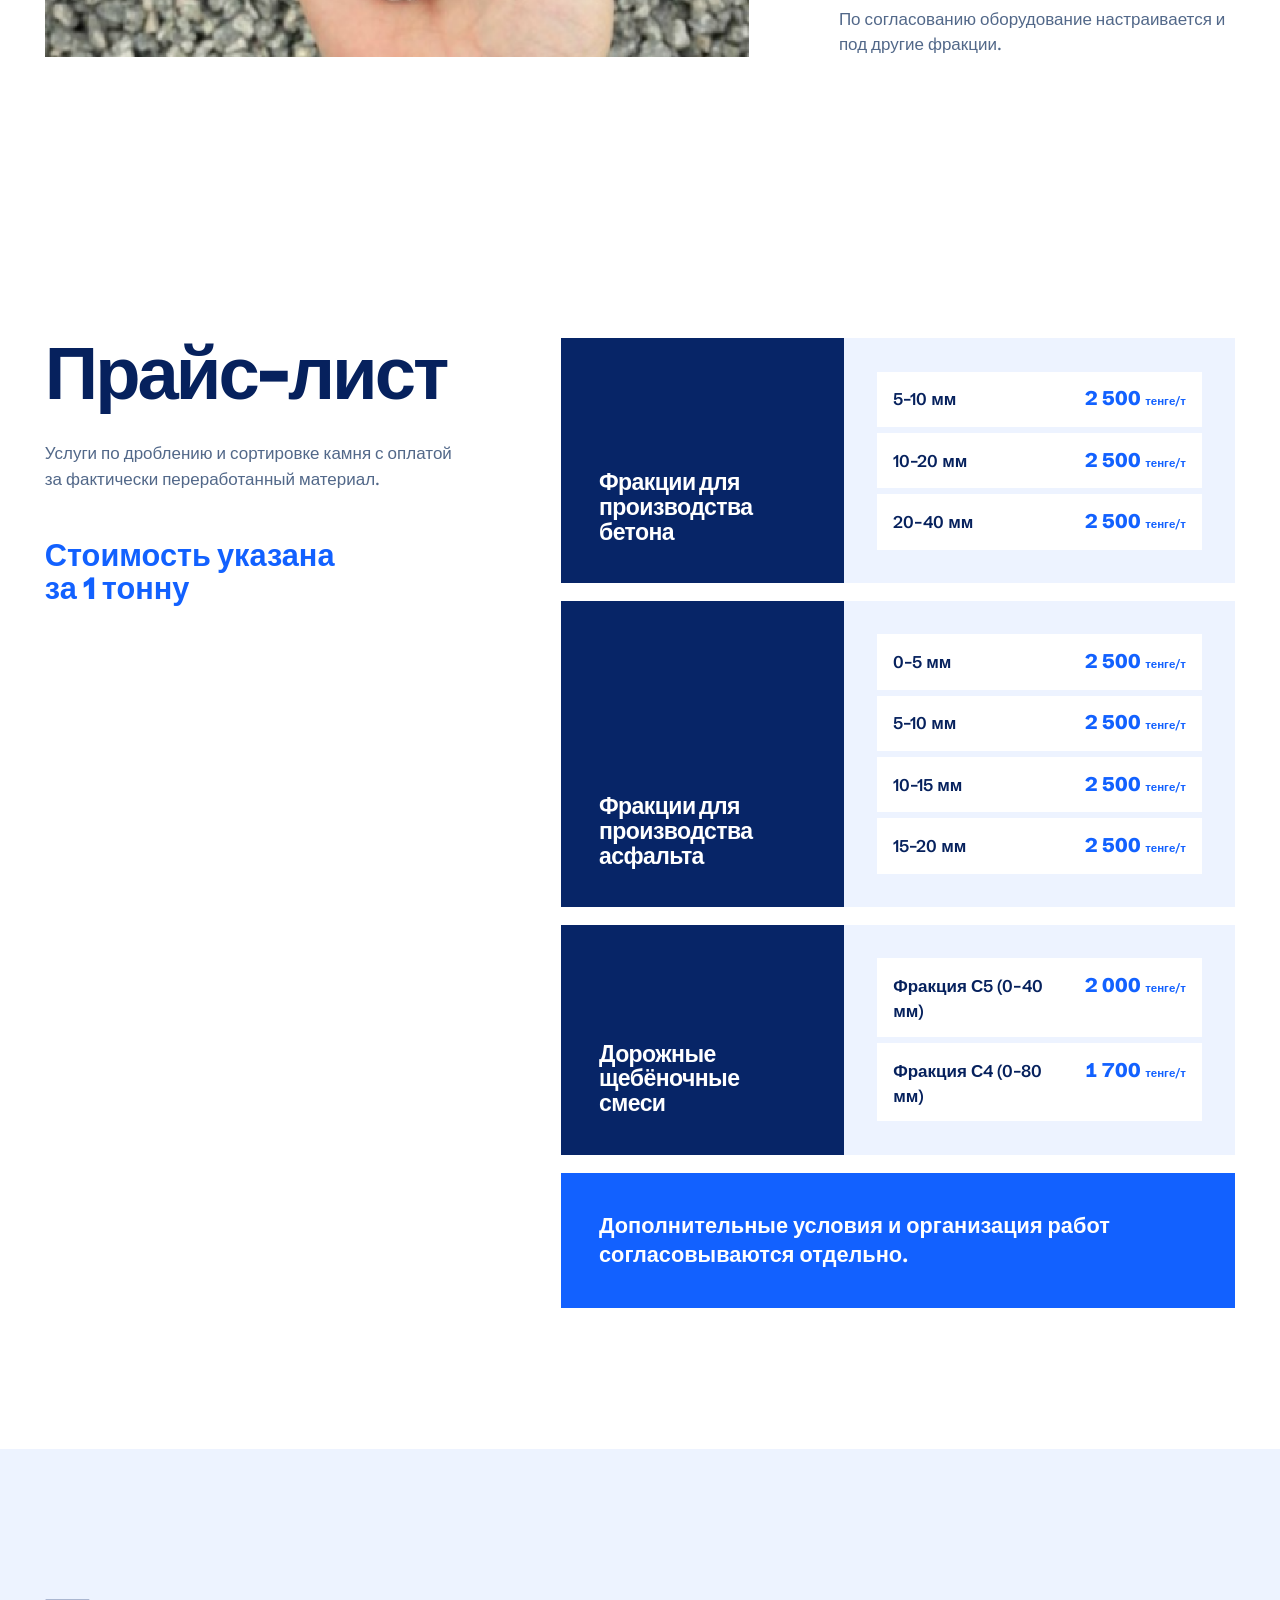
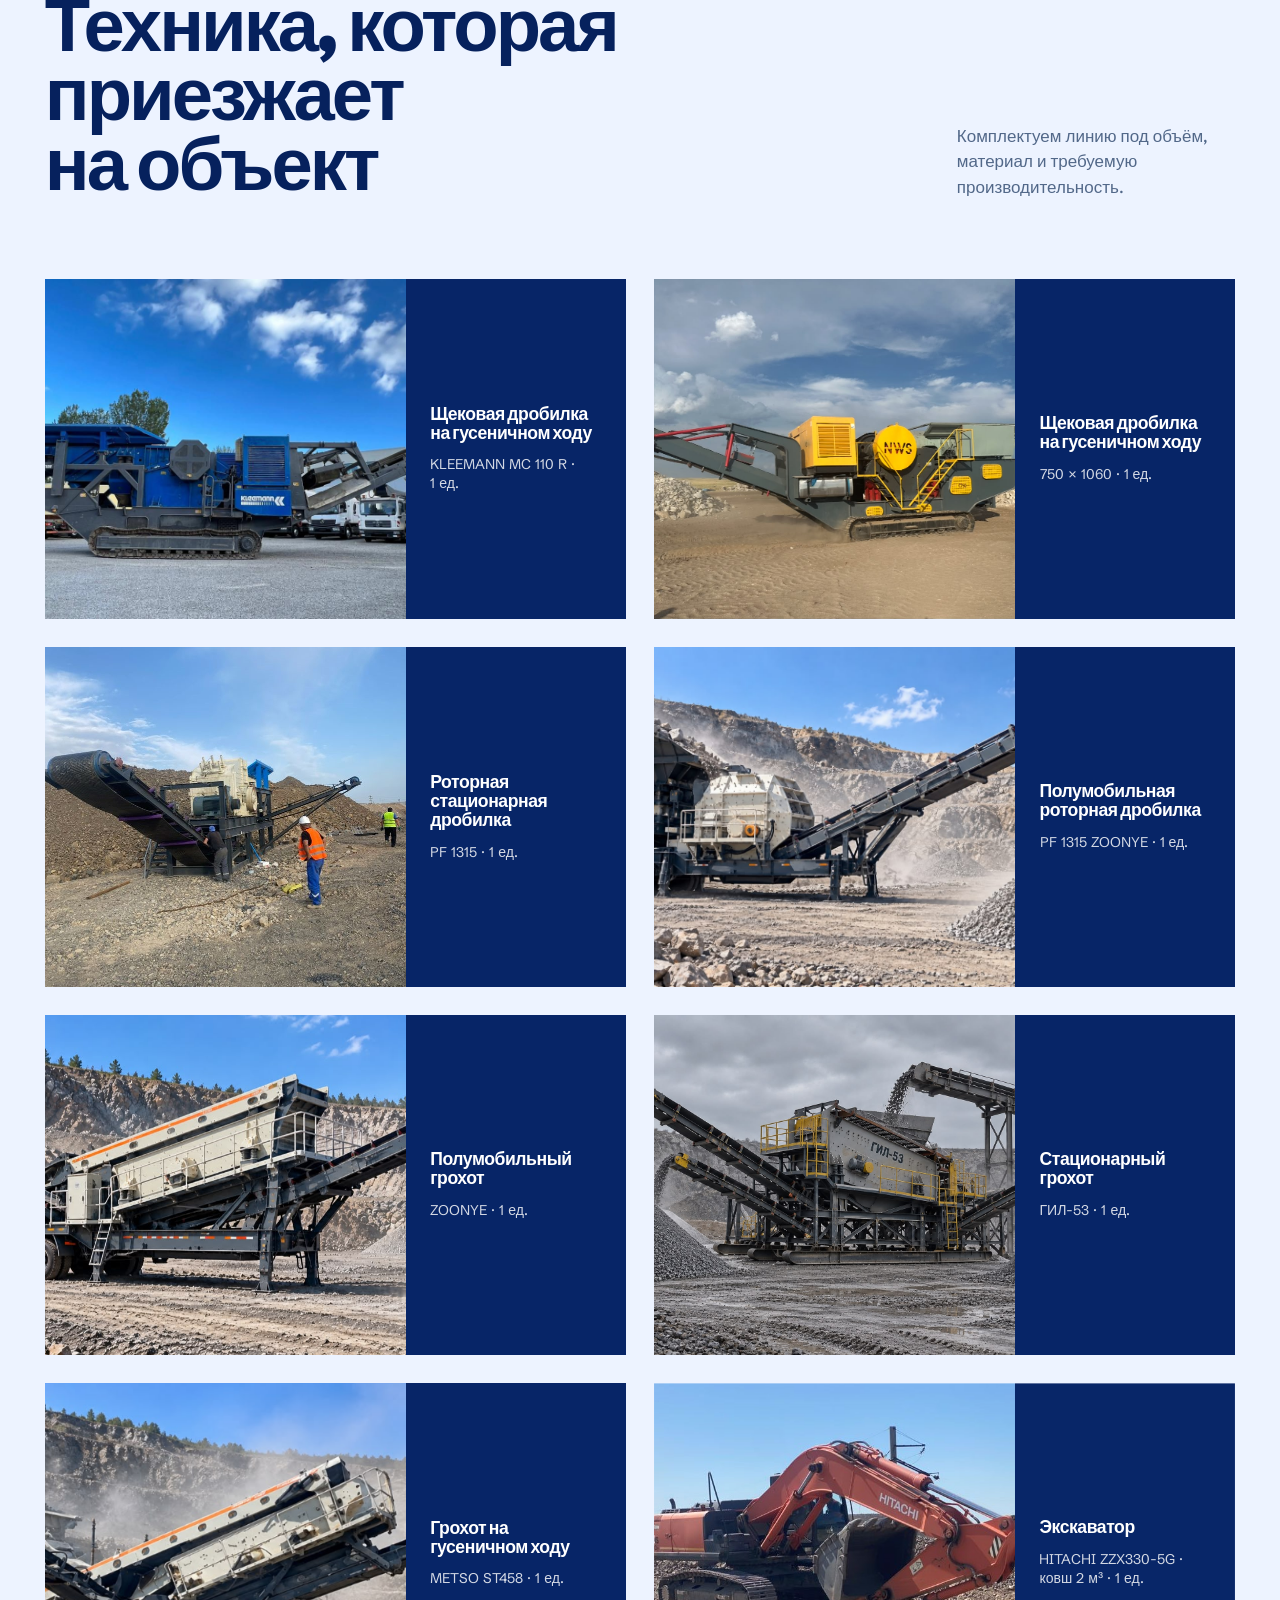
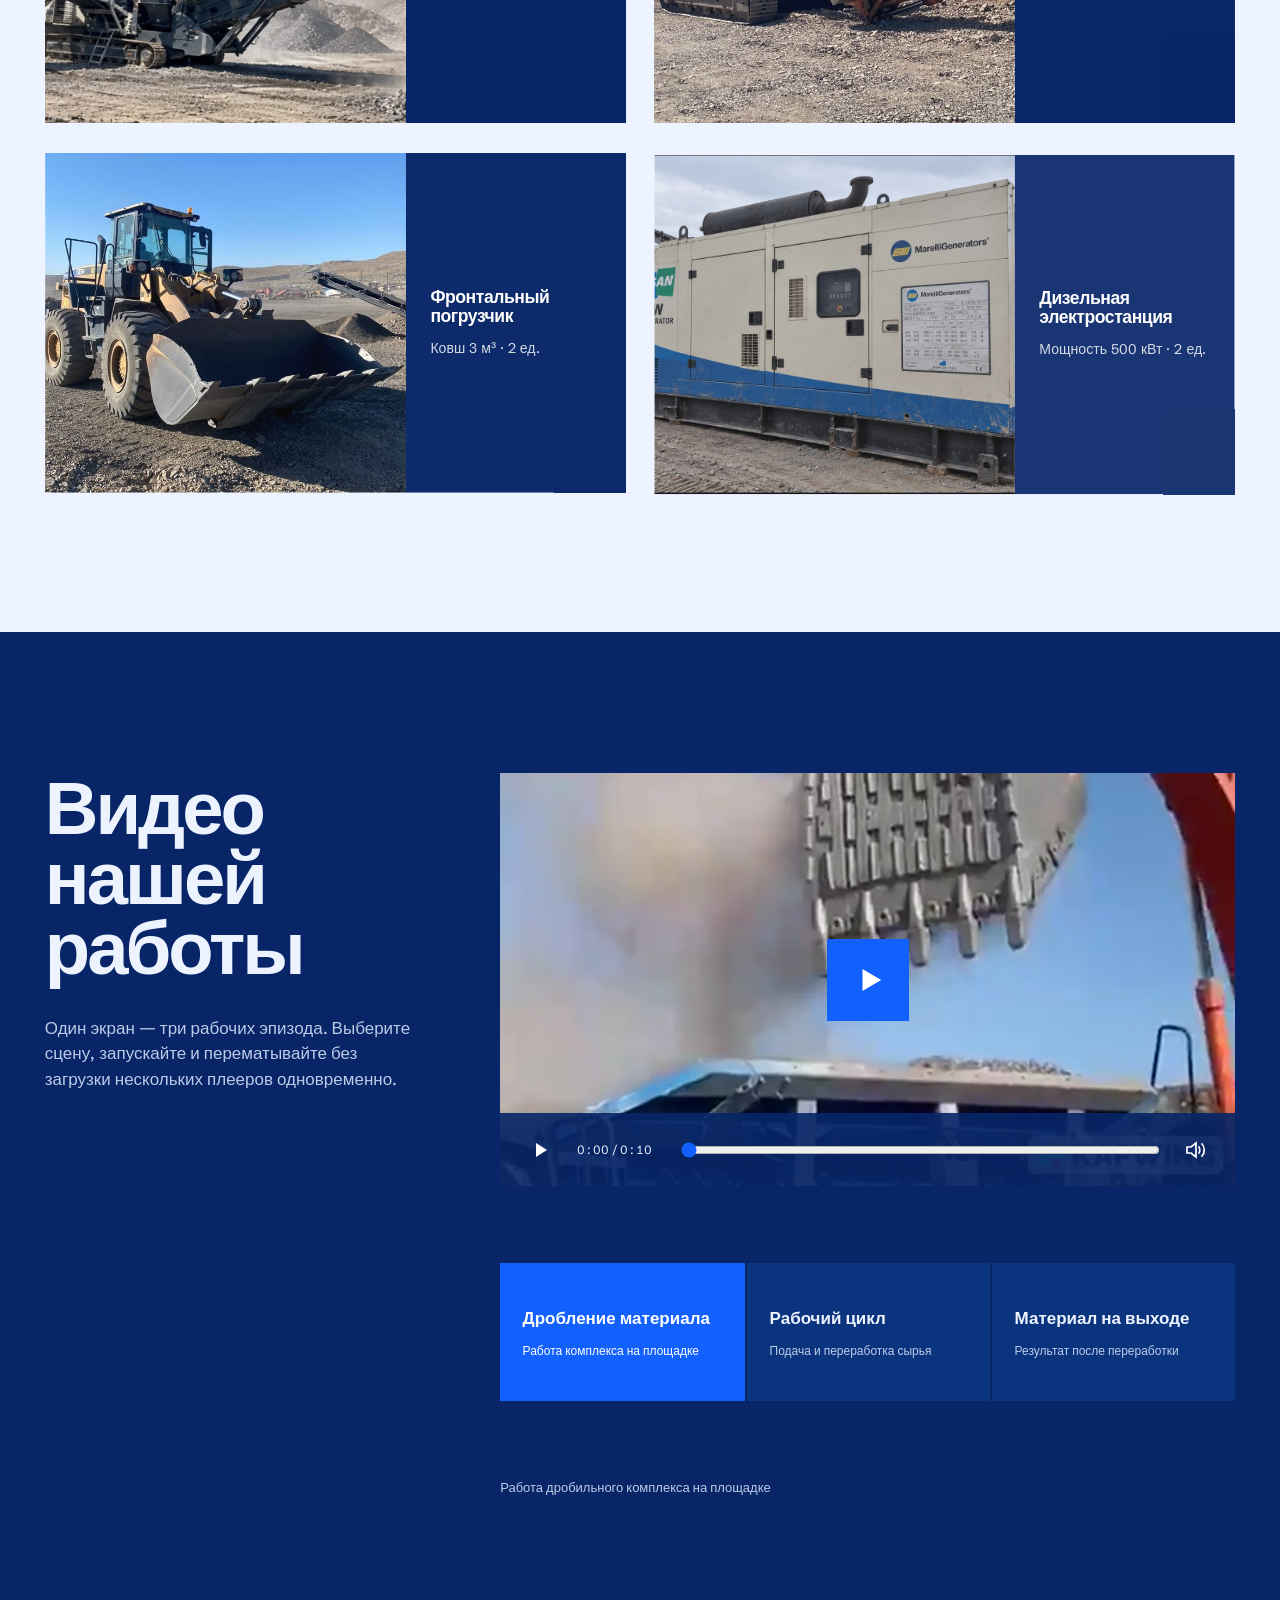
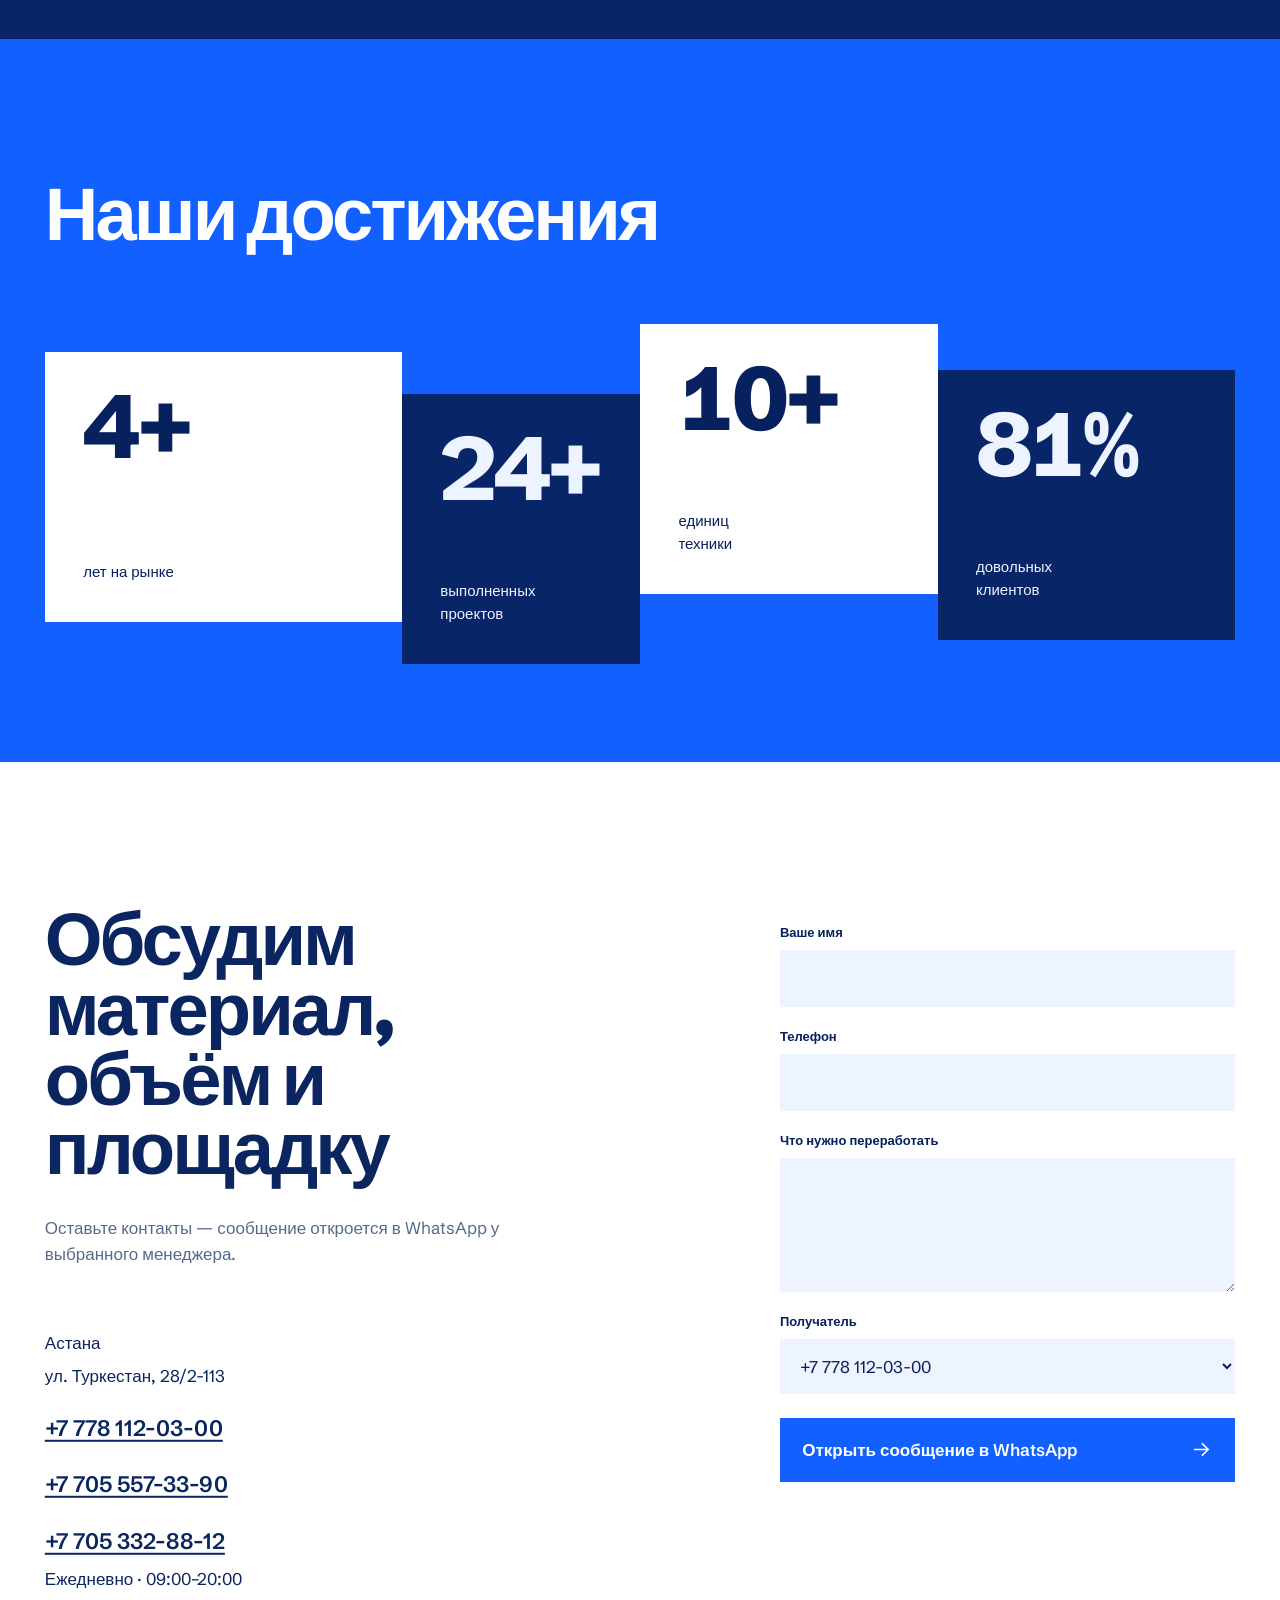
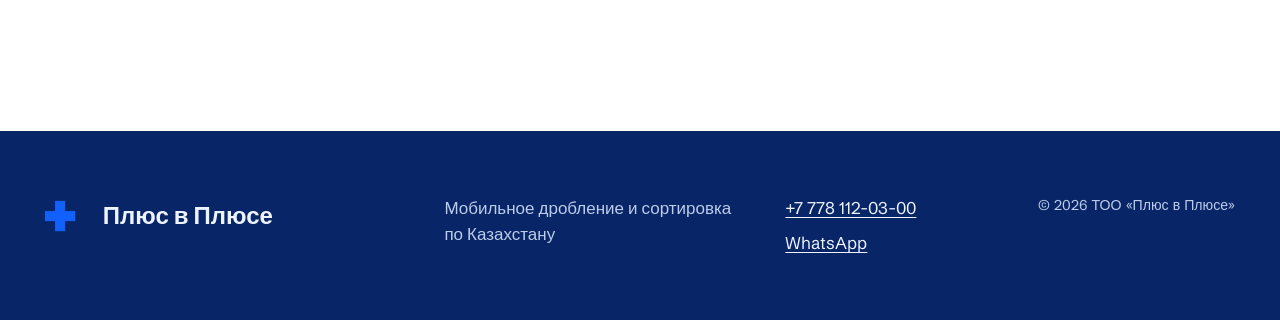
==== commit 16c73347: "Update index.html" ====
--- a/index.html
+++ b/index.html
@@ -71,7 +71,7 @@
 
     <section class="services section-field" id="services" aria-labelledby="services-title">
       <div class="section-wrap">
-        <div class="section-heading reveal-copy"><h2 id="services-title">Дробим щебень и руду<br>любой фракции</h2><p>Настройку комплекса и рабочий цикл согласуем под исходный материал и требования проекта.</p></div>
+        <div class="section-heading reveal-copy"><h2 id="services-title">Дробим щебень и руду любой<br>фракции</h2></div>
         <div class="fraction-showcase">
           <article class="fraction-story reveal-row"><div><span class="measure">0–40 <small>мм</small></span><h3>Материал для бетона, отсыпки и дорожных слоёв</h3><p>Дробление камня с контролем выхода готового материала.</p></div><img src="img/фракция 40.png" alt="Дроблёный материал фракции 0–40 мм" loading="lazy"></article>
           <article class="fraction-story reverse reveal-row"><div><span class="measure">0–70 <small>мм</small></span><h3>Основания, планировка и обратная засыпка</h3><p>По согласованию оборудование настраивается и под другие фракции.</p></div><img src="img/фракция 70.1.png" alt="Дроблёный материал фракции 0–70 мм" loading="lazy"></article>
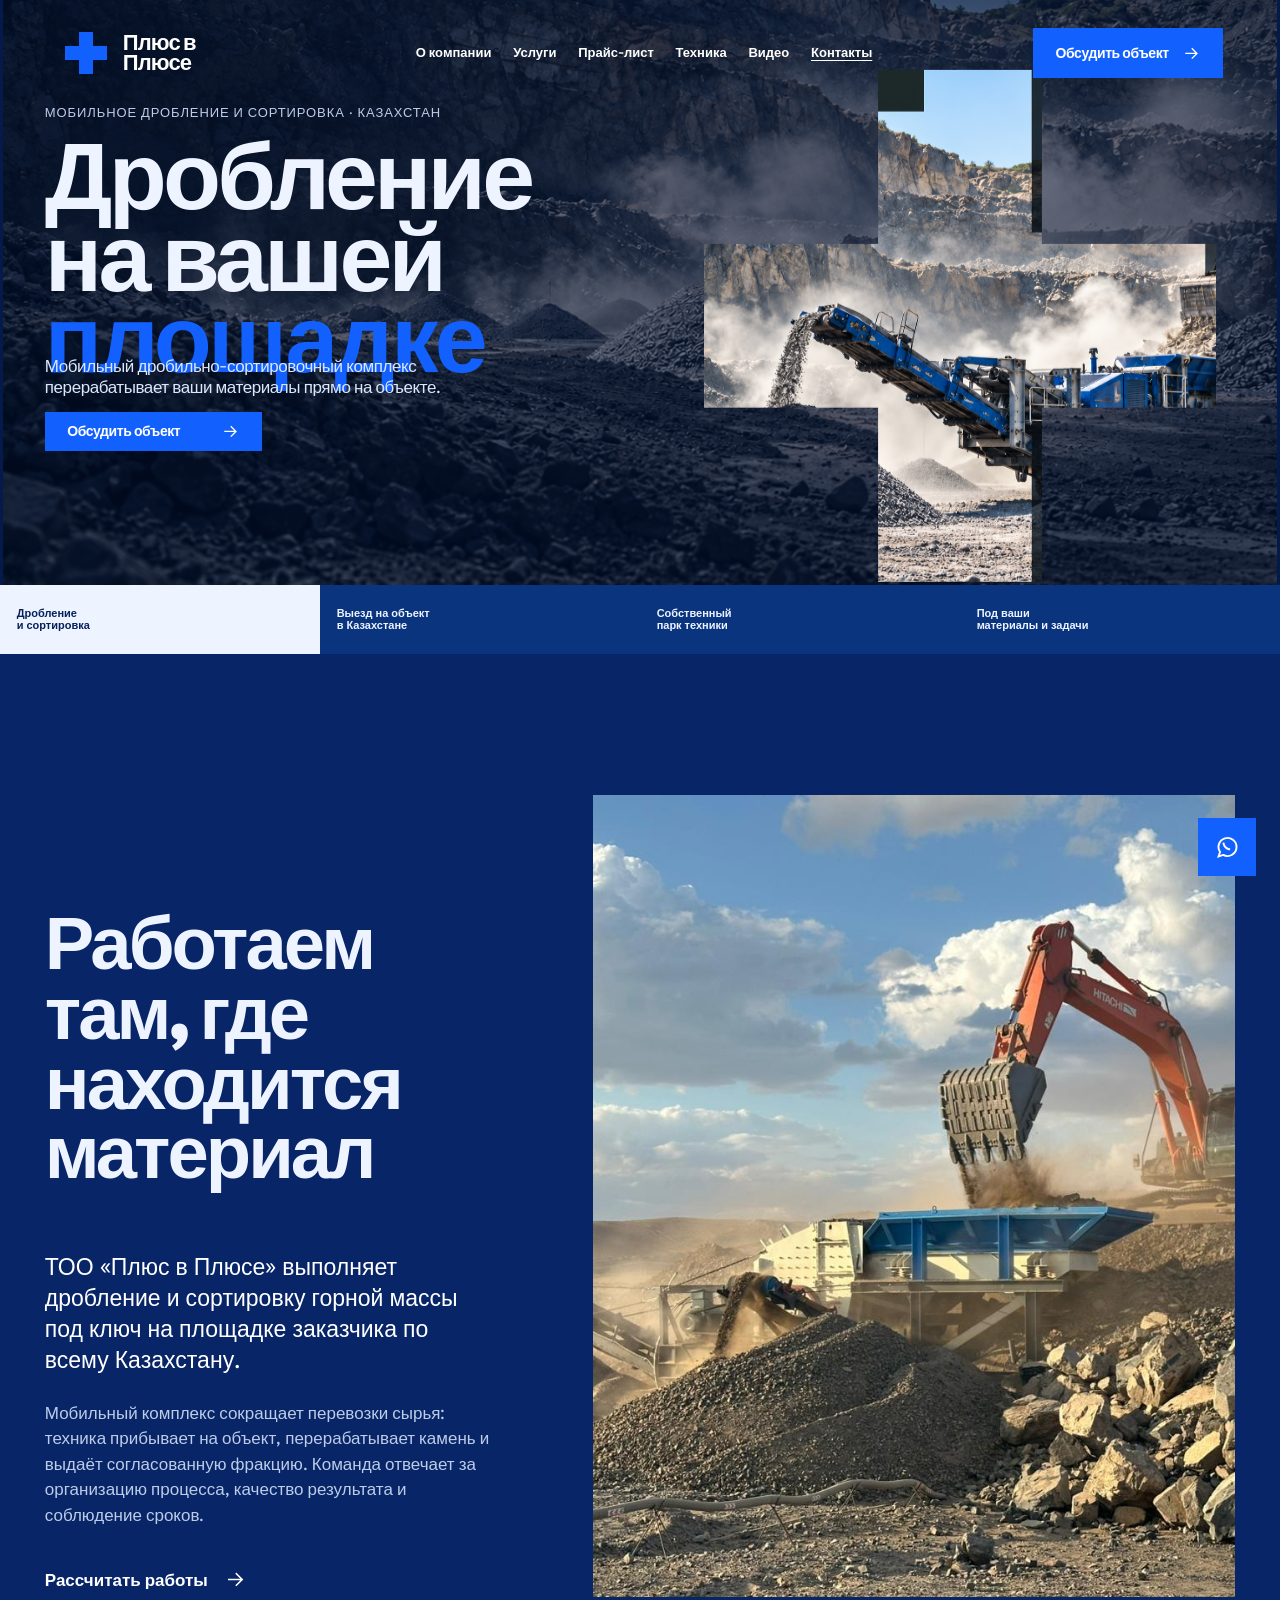
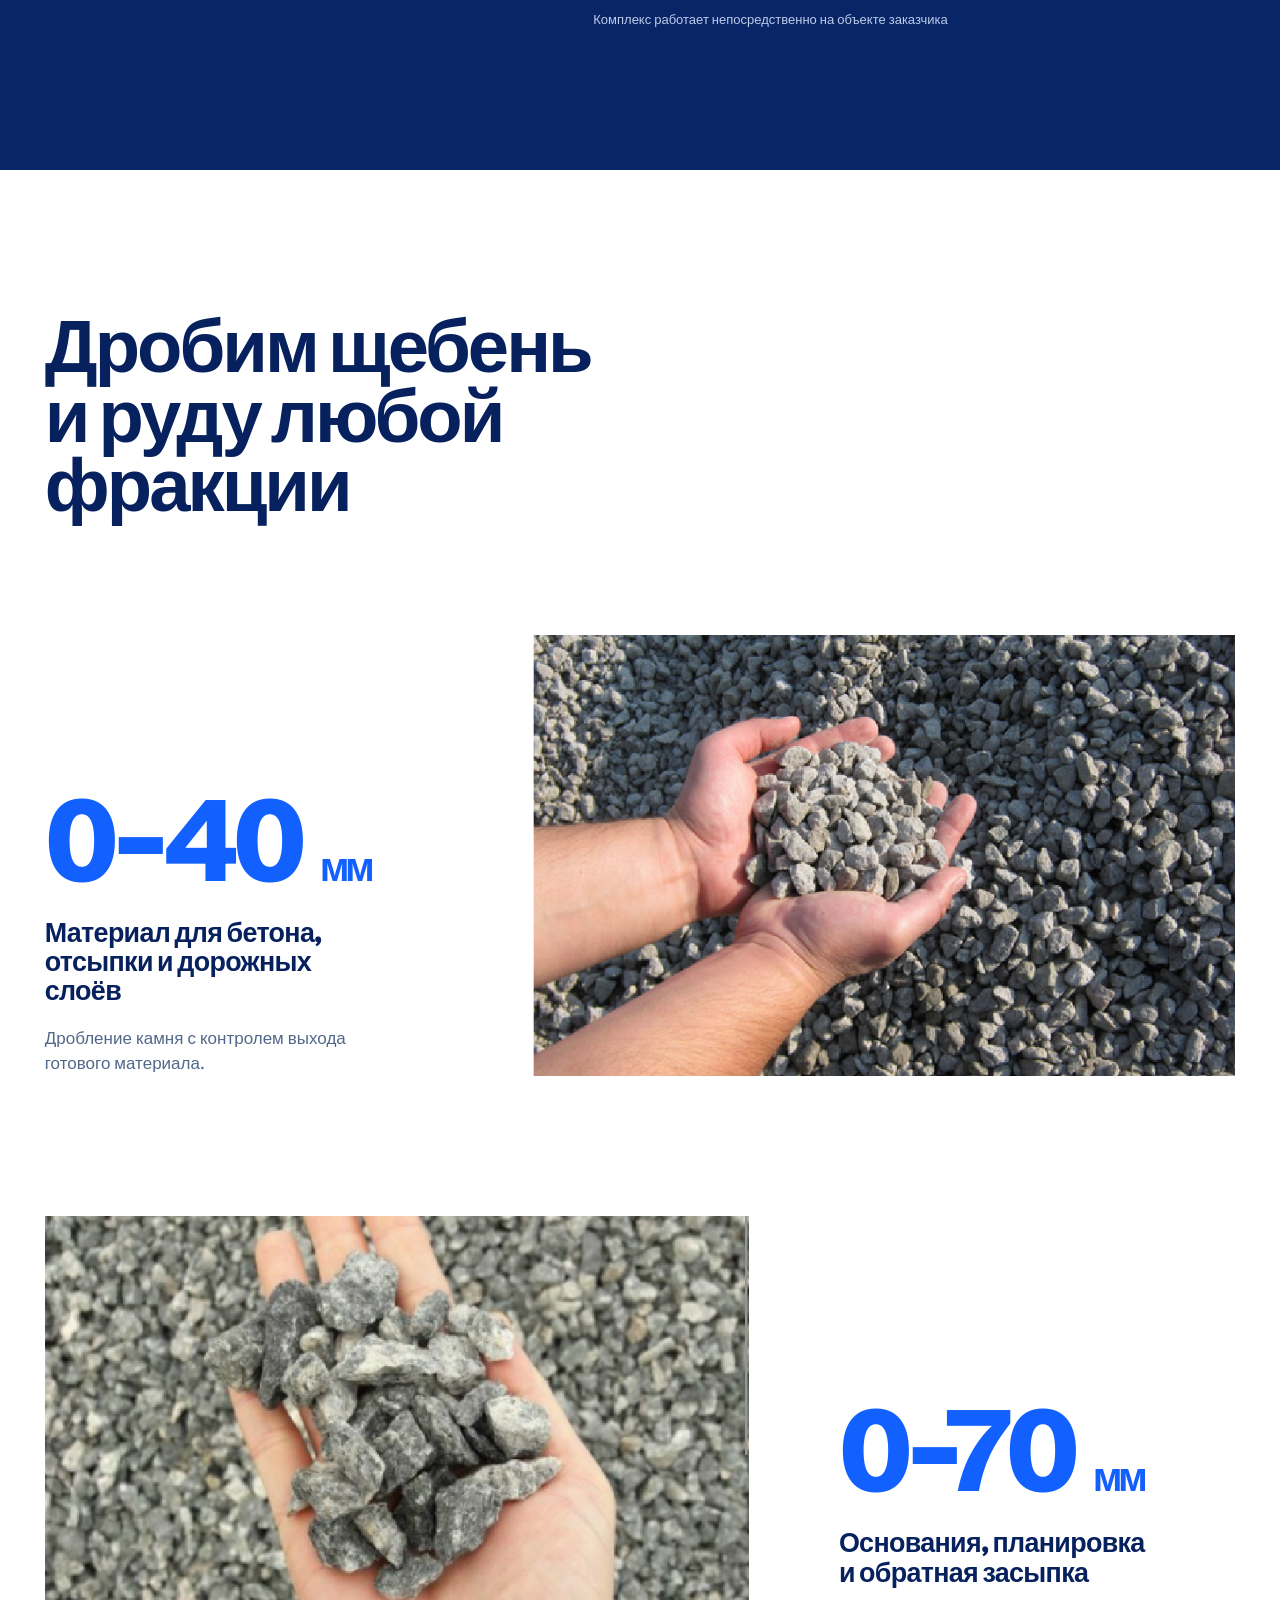
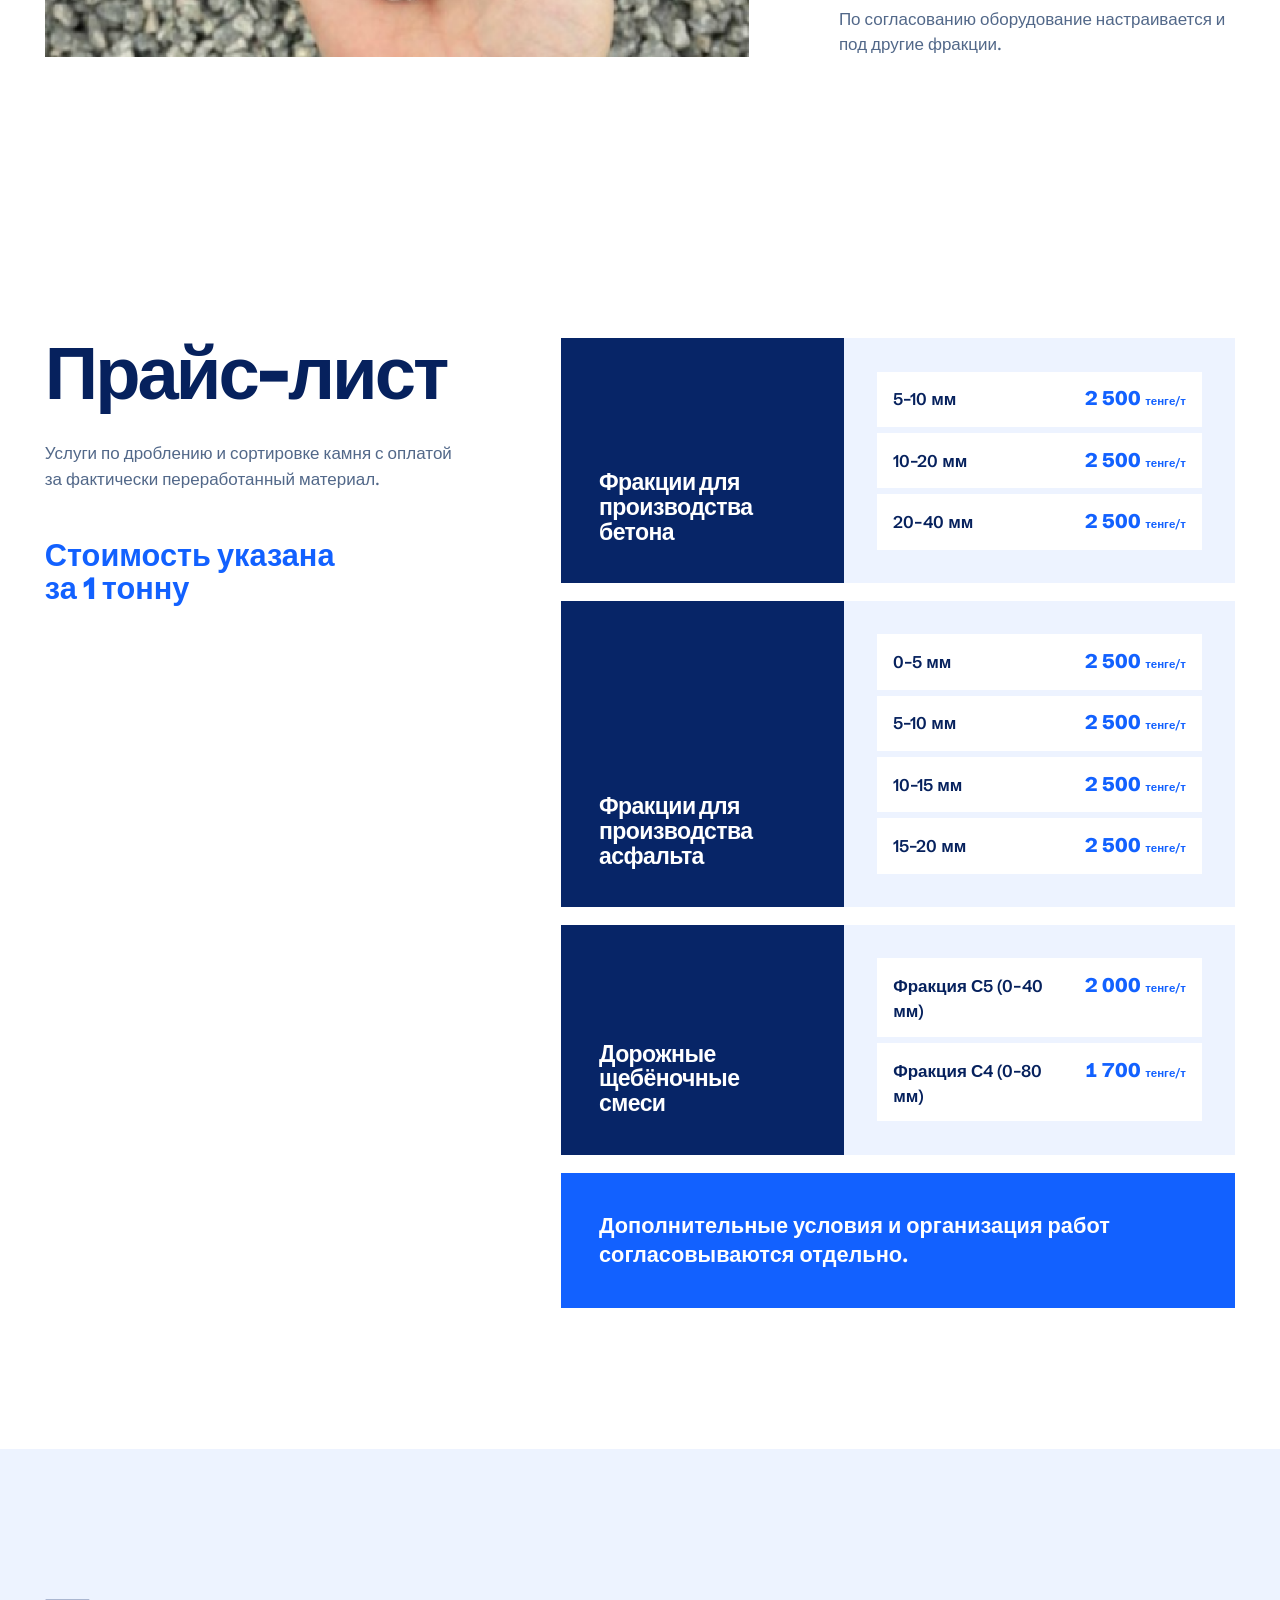
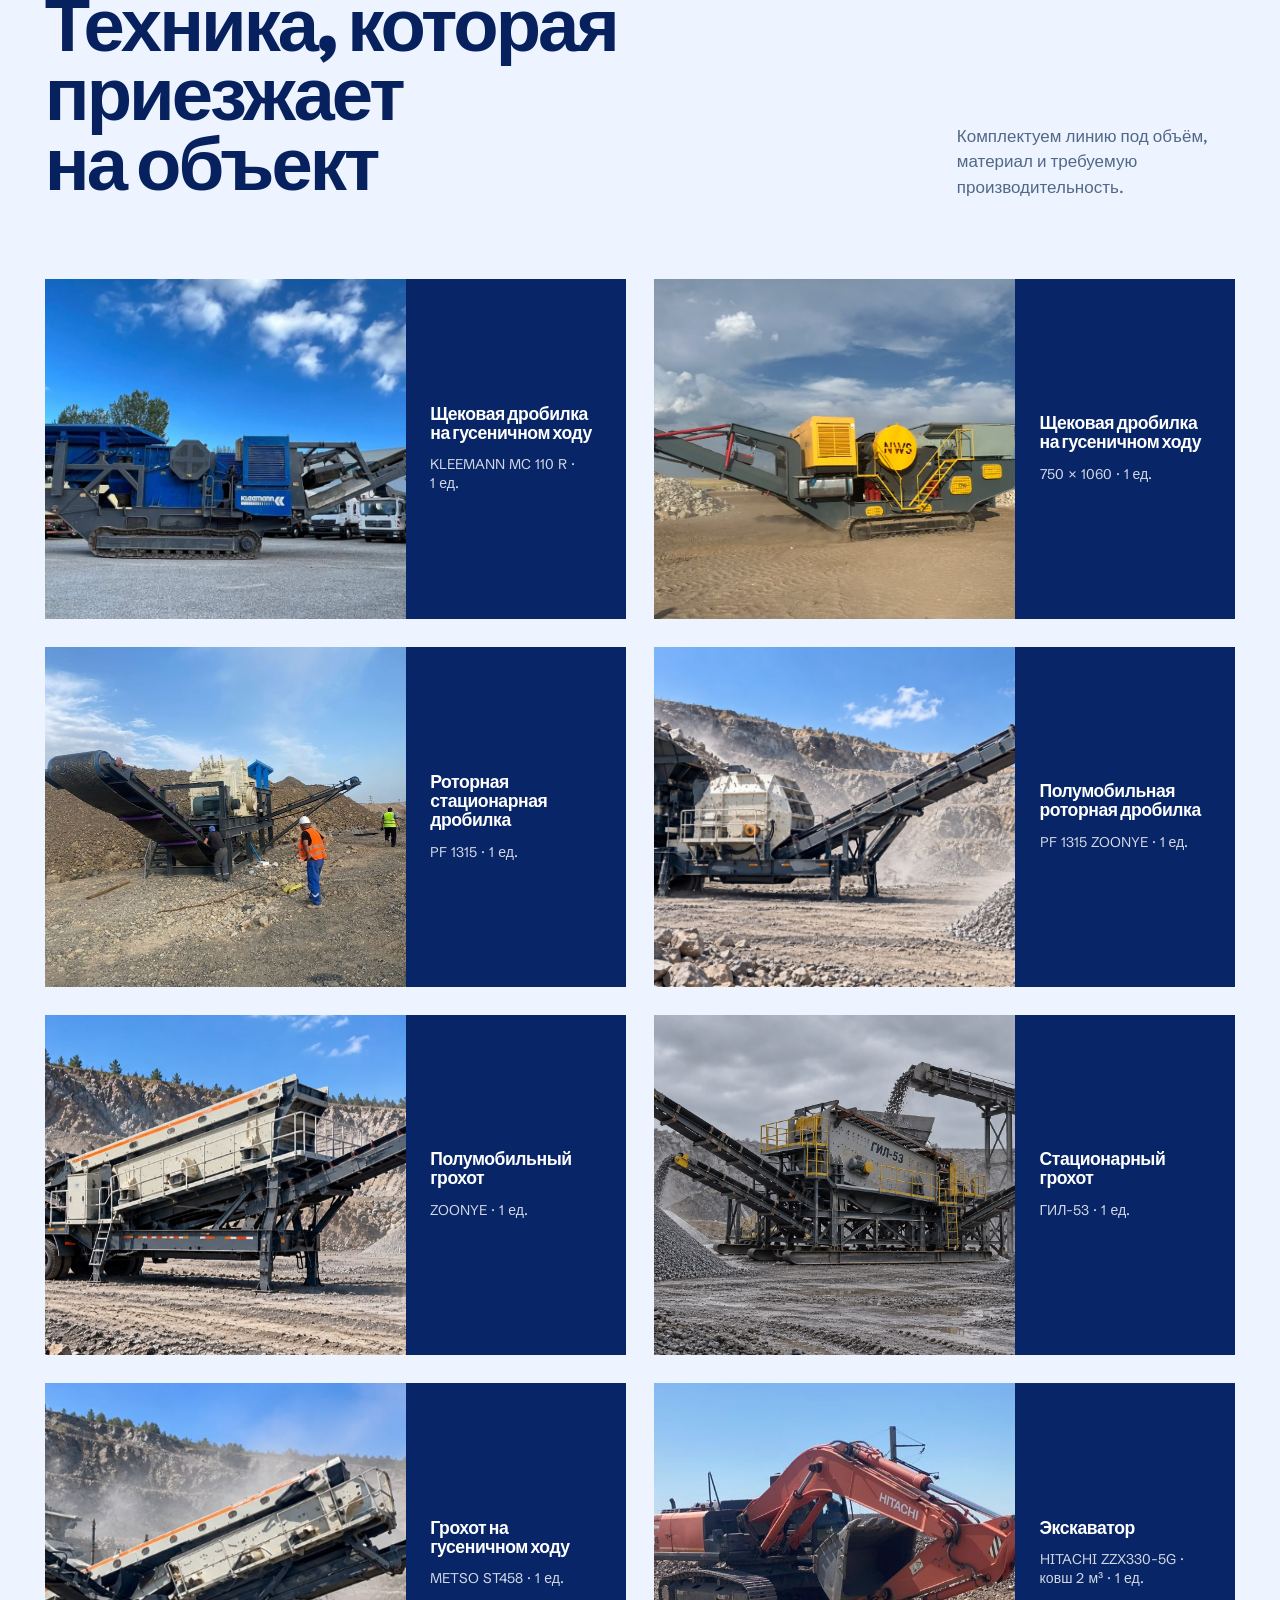
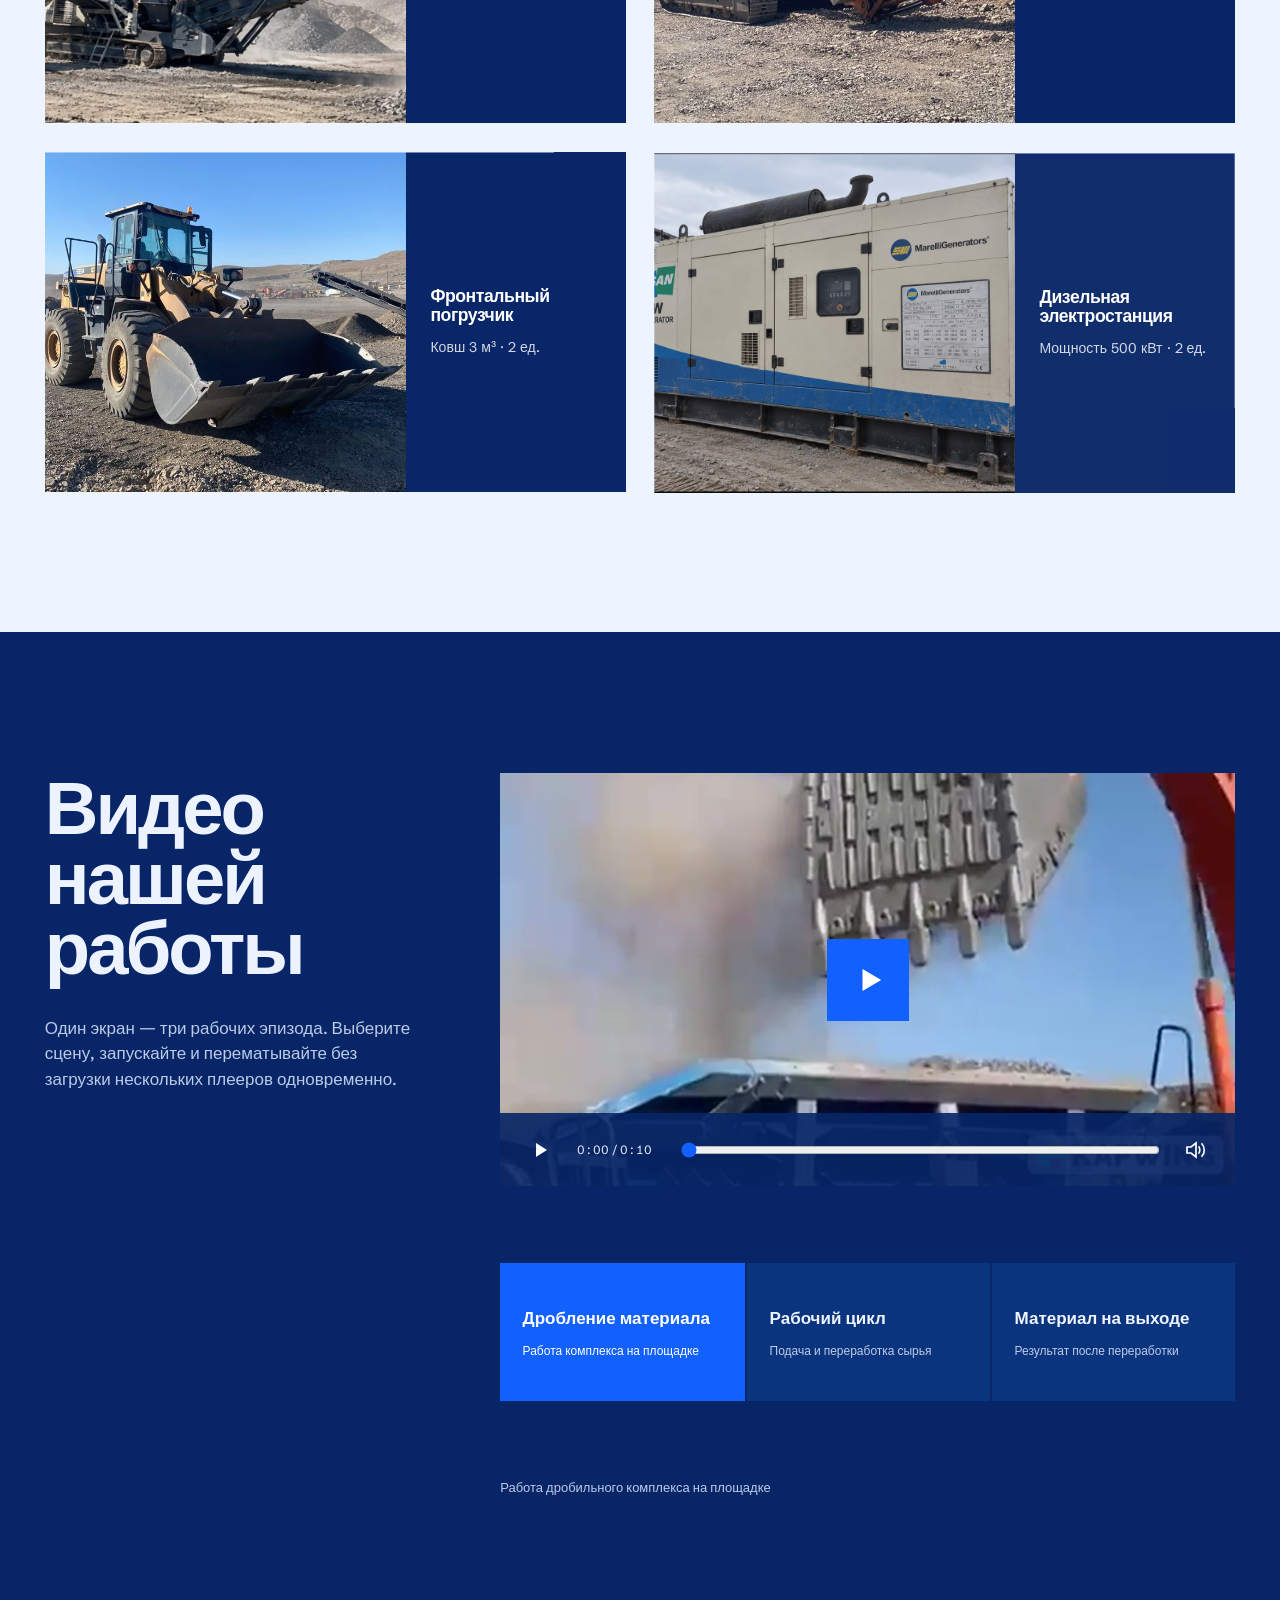
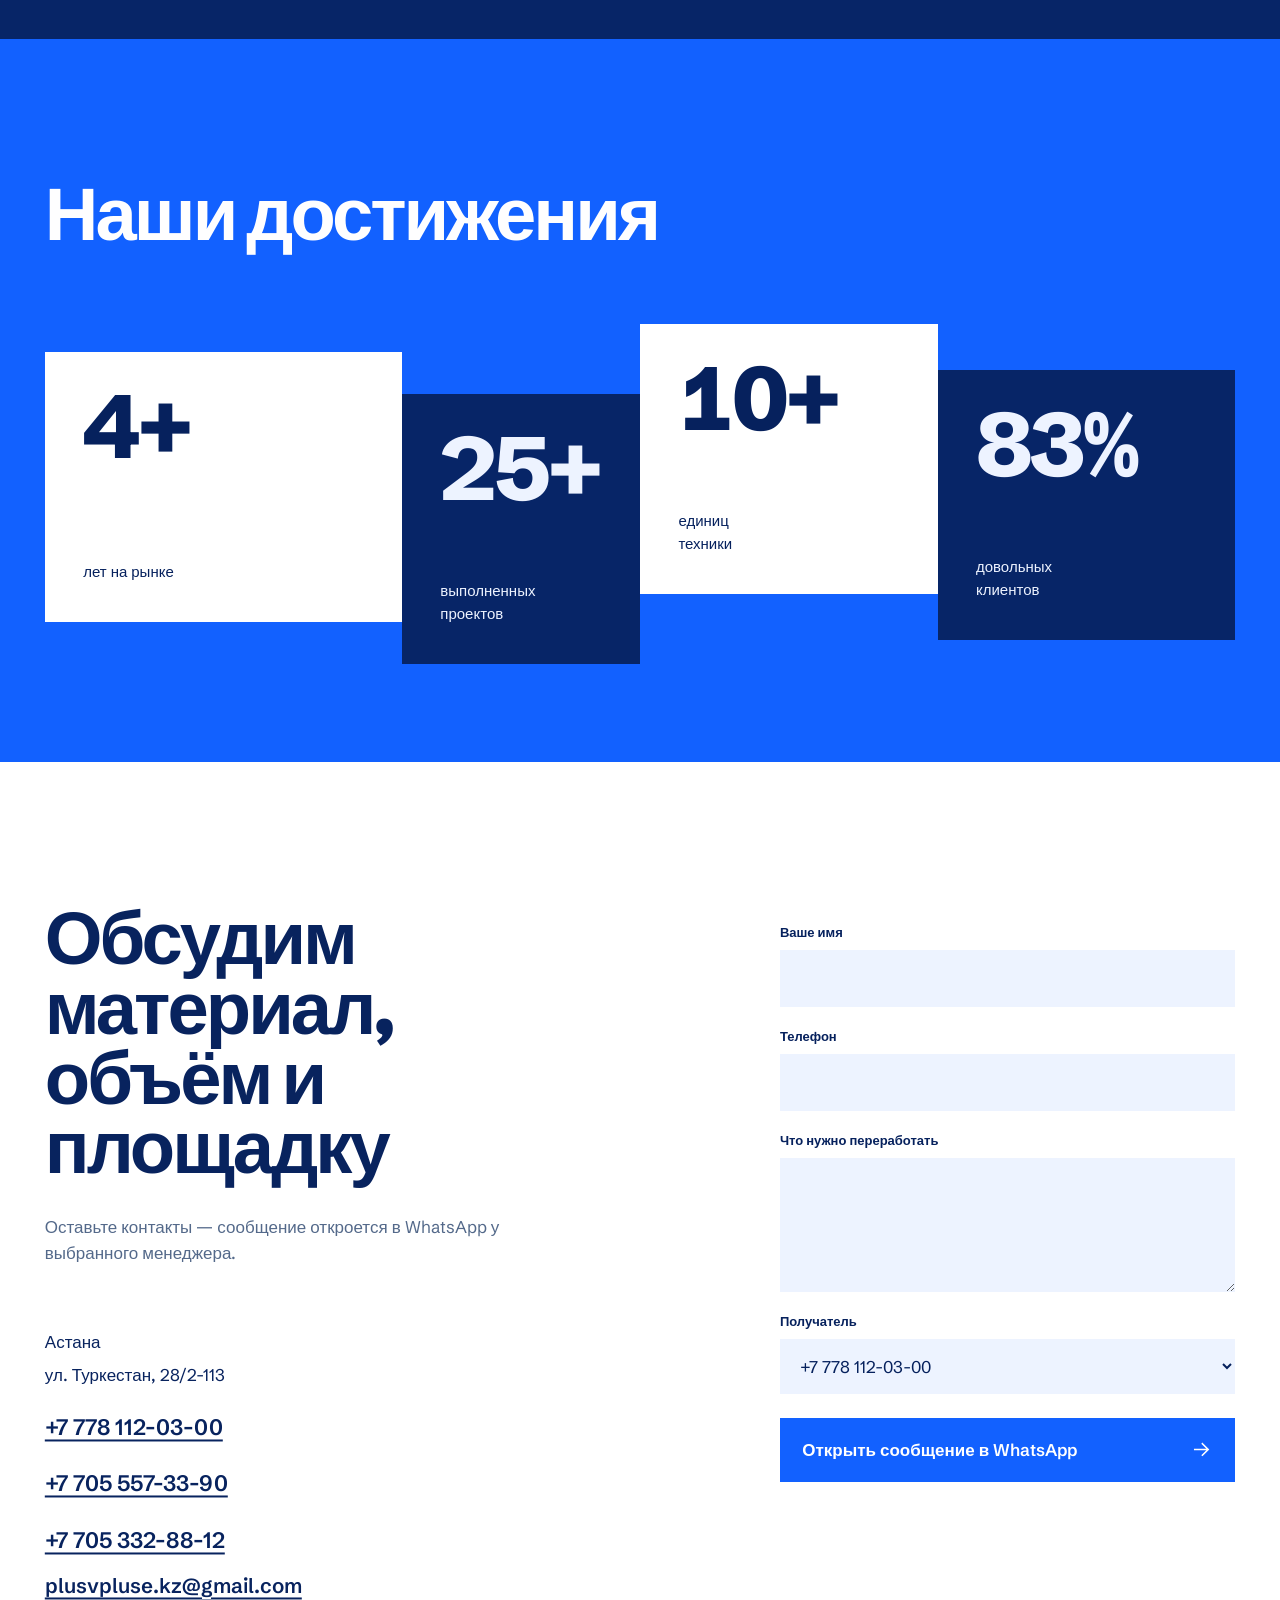
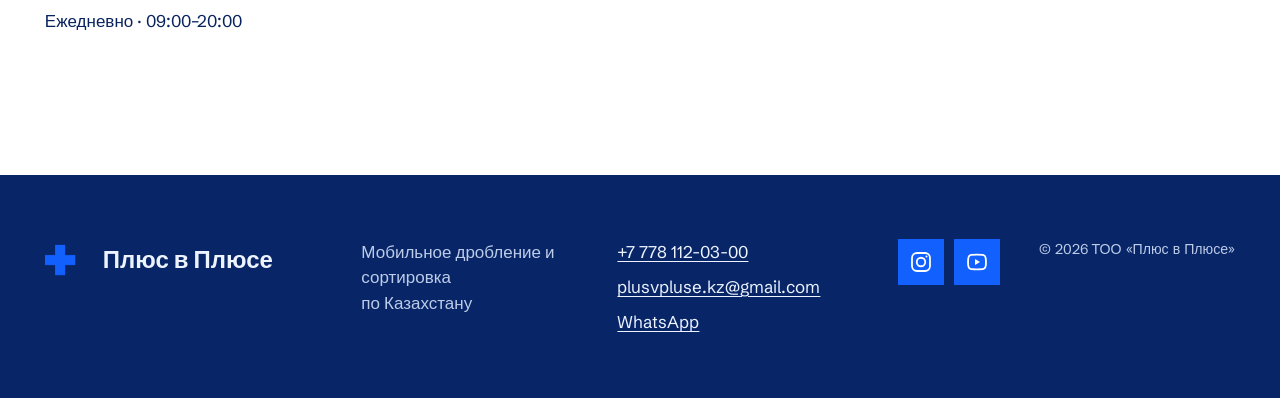
==== commit 05130471: "Add company email and social links" ====
--- a/index.html
+++ b/index.html
@@ -21,10 +21,10 @@
   <meta property="og:image" content="https://plusvpluse.kz/img/%D0%BB%D0%BE%D0%B3%D0%BE1.png">
   <meta name="twitter:card" content="summary_large_image">
   <script type="application/ld+json">
-  {"@context":"https://schema.org","@type":"LocalBusiness","@id":"https://plusvpluse.kz/#company","name":"Плюс в Плюсе","legalName":"ТОО «Плюс в Плюсе»","url":"https://plusvpluse.kz/","logo":"https://plusvpluse.kz/favicon-96.png","image":"https://plusvpluse.kz/img/%D0%BB%D0%BE%D0%B3%D0%BE1.png","description":"Услуги по дроблению, сортировке и переработке инертных материалов на площадке заказчика в Казахстане.","telephone":"+7-778-112-03-00","address":{"@type":"PostalAddress","streetAddress":"ул. Туркестан, 28/2-113","addressLocality":"Астана","addressCountry":"KZ"},"areaServed":{"@type":"Country","name":"Казахстан"}}
+  {"@context":"https://schema.org","@type":"LocalBusiness","@id":"https://plusvpluse.kz/#company","name":"Плюс в Плюсе","legalName":"ТОО «Плюс в Плюсе»","url":"https://plusvpluse.kz/","logo":"https://plusvpluse.kz/favicon-96.png","image":"https://plusvpluse.kz/img/%D0%BB%D0%BE%D0%B3%D0%BE1.png","description":"Услуги по дроблению, сортировке и переработке инертных материалов на площадке заказчика в Казахстане.","telephone":"+7-778-112-03-00","email":"plusvpluse.kz@gmail.com","sameAs":["https://www.instagram.com/plus_v_pluse","https://youtube.com/@plus_v_pluse"],"address":{"@type":"PostalAddress","streetAddress":"ул. Туркестан, 28/2-113","addressLocality":"Астана","addressCountry":"KZ"},"areaServed":{"@type":"Country","name":"Казахстан"}}
   </script>
   <script>document.documentElement.classList.add('js');</script>
-  <link rel="stylesheet" href="style.css?v=20261017-1">
+  <link rel="stylesheet" href="style.css?v=20261025-1">
 </head>
 <body>
   <a class="skip-link" href="#main">Перейти к содержанию</a>
@@ -172,7 +172,7 @@
 
     <section class="contact section-field" id="contact" aria-labelledby="contact-title">
       <div class="section-wrap contact-grid">
-        <div class="contact-copy reveal-copy"><h2 id="contact-title">Обсудим материал, объём и площадку</h2><p>Оставьте контакты — сообщение откроется в WhatsApp у выбранного менеджера.</p><address><span>Астана</span><span>ул. Туркестан, 28/2-113</span><a href="tel:+77781120300">+7 778 112-03-00</a><a href="tel:+77055573390">+7 705 557-33-90</a><a href="tel:+77053328812">+7 705 332-88-12</a><span>Ежедневно · 09:00–20:00</span></address></div>
+        <div class="contact-copy reveal-copy"><h2 id="contact-title">Обсудим материал, объём и площадку</h2><p>Оставьте контакты — сообщение откроется в WhatsApp у выбранного менеджера.</p><address><span>Астана</span><span>ул. Туркестан, 28/2-113</span><a href="tel:+77781120300">+7 778 112-03-00</a><a href="tel:+77055573390">+7 705 557-33-90</a><a href="tel:+77053328812">+7 705 332-88-12</a><a class="contact-email" href="mailto:plusvpluse.kz@gmail.com">plusvpluse.kz@gmail.com</a><span>Ежедневно · 09:00–20:00</span></address></div>
         <form class="contact-form" id="contactForm" novalidate>
           <label for="userName">Ваше имя</label><input id="userName" name="name" autocomplete="name" required>
           <label for="userPhone">Телефон</label><input id="userPhone" name="phone" type="tel" autocomplete="tel" inputmode="tel" required>
@@ -185,7 +185,7 @@
     </section>
   </main>
 
-  <footer><div class="section-wrap footer-grid"><a class="footer-brand" href="#main"><span class="brand-plus" aria-hidden="true"></span><span>Плюс в Плюсе</span></a><p>Мобильное дробление и сортировка<br>по Казахстану</p><div><a href="tel:+77781120300">+7 778 112-03-00</a><a href="https://wa.me/77781120300" target="_blank" rel="noopener">WhatsApp</a></div><small>© 2026 ТОО «Плюс в Плюсе»</small></div></footer>
+  <footer><div class="section-wrap footer-grid"><a class="footer-brand" href="#main"><span class="brand-plus" aria-hidden="true"></span><span>Плюс в Плюсе</span></a><p>Мобильное дробление и сортировка<br>по Казахстану</p><div class="footer-contacts"><a href="tel:+77781120300">+7 778 112-03-00</a><a href="mailto:plusvpluse.kz@gmail.com">plusvpluse.kz@gmail.com</a><a href="https://wa.me/77781120300" target="_blank" rel="noopener">WhatsApp</a></div><nav class="footer-social" aria-label="Компания в социальных сетях"><a href="https://www.instagram.com/plus_v_pluse?mdxt=MWtuZjZqcXhyZDYzMQ%3D%3D&amp;utm_source=qr" target="_blank" rel="noopener noreferrer" aria-label="Плюс в Плюсе в Instagram"><svg viewBox="0 0 24 24" aria-hidden="true"><rect x="3" y="3" width="18" height="18" rx="5"/><circle cx="12" cy="12" r="4.25"/><circle cx="17.5" cy="6.5" r="1" class="social-icon-dot"/></svg></a><a href="https://youtube.com/@plus_v_pluse?si=malFG9ukcLzMFGE-" target="_blank" rel="noopener noreferrer" aria-label="Плюс в Плюсе на YouTube"><svg viewBox="0 0 24 24" aria-hidden="true"><path d="M21 12c0 2.25-.27 4.06-.58 5.07a2.65 2.65 0 0 1-1.84 1.84C17.12 19.3 12 19.3 12 19.3s-5.12 0-6.58-.39a2.65 2.65 0 0 1-1.84-1.84C3.27 16.06 3 14.25 3 12s.27-4.06.58-5.07a2.65 2.65 0 0 1 1.84-1.84C6.88 4.7 12 4.7 12 4.7s5.12 0 6.58.39a2.65 2.65 0 0 1 1.84 1.84C20.73 7.94 21 9.75 21 12Z"/><path d="m10 9 5 3-5 3Z" class="social-icon-play"/></svg></a></nav><small>© 2026 ТОО «Плюс в Плюсе»</small></div></footer>
 
   <a class="whatsapp-float" href="https://wa.me/77781120300?text=%D0%97%D0%B4%D1%80%D0%B0%D0%B2%D1%81%D1%82%D0%B2%D1%83%D0%B9%D1%82%D0%B5!%20%D0%98%D0%BD%D1%82%D0%B5%D1%80%D0%B5%D1%81%D1%83%D1%8E%D1%82%20%D1%83%D1%81%D0%BB%D1%83%D0%B3%D0%B8%20%D0%B4%D1%80%D0%BE%D0%B1%D0%BB%D0%B5%D0%BD%D0%B8%D1%8F." target="_blank" rel="noopener" aria-label="Написать в WhatsApp"><svg viewBox="0 0 24 24" aria-hidden="true"><path d="M20 11.6a8 8 0 0 1-11.8 7L4 20l1.4-4A8 8 0 1 1 20 11.6Z"/><path d="M8.5 8.5c.6 3 2 4.5 5 5"/></svg></a>
 
--- a/style.css
+++ b/style.css
@@ -211,6 +211,7 @@
 .contact-copy > p { color: var(--muted); }
 address { display: grid; gap: .45rem; margin-top: 4rem; font-style: normal; }
 address a { width: fit-content; margin-top: 1rem; font-size: 1.4rem; font-weight: 600; }
+address .contact-email { margin-top: .35rem; font-size: clamp(1rem, 1.6vw, 1.4rem); overflow-wrap: anywhere; }
 .contact-form { display: grid; align-content: start; }
 .contact-form label { margin-top: 1.25rem; margin-bottom: .45rem; font-size: 13px; font-weight: 600; }
 .contact-form input, .contact-form textarea, .contact-form select { width: 100%; border: 0; border-radius: 0; padding: 1rem; background: var(--bone); color: var(--ink); }
@@ -220,21 +221,32 @@
 .form-status.is-error { color: #a32626; }
 
 footer { padding-block: 64px; background: var(--slate); color: var(--bone); }
-.footer-grid { display: grid; grid-template-columns: 1.2fr 1fr .7fr auto; gap: 3rem; align-items: start; }
+.footer-grid { display: grid; grid-template-columns: 1.15fr .9fr 1fr auto auto; gap: clamp(2rem, 3vw, 3rem); align-items: start; }
 .footer-brand { display: flex; align-items: center; gap: 1rem; font-size: 24px; font-weight: 800; text-decoration: none; }
 .footer-brand .brand-plus { transform: scale(.72); transform-origin: left center; }
 .footer-grid p, .footer-grid small { color: var(--muted-dark); }
-.footer-grid > div { display: grid; gap: .6rem; }
+.footer-contacts { display: grid; gap: .6rem; }
 .footer-grid a { width: fit-content; }
+.footer-social { display: flex; gap: .65rem; }
+.footer-social a { width: 46px; height: 46px; display: grid; place-items: center; background: var(--blue); color: white; text-decoration: none; transition: background-color 180ms ease, transform 180ms ease; }
+.footer-social a:focus-visible { outline-color: var(--bone); }
+.footer-social svg { width: 24px; height: 24px; stroke-width: 1.8; }
+.footer-social .social-icon-dot { fill: currentColor; stroke: none; }
+.footer-social .social-icon-play { fill: currentColor; stroke: none; }
 .whatsapp-float { position: fixed; right: 24px; bottom: 24px; z-index: 50; width: 58px; height: 58px; display: grid; place-items: center; background: var(--blue); color: white; }
 .whatsapp-float svg { width: 27px; height: 27px; }
 
 @media (hover: hover) {
-  .nav-action:hover, .hero-action:hover, .contact-form button:hover, .whatsapp-float:hover { background: var(--blue-dark); }
+  .nav-action:hover, .hero-action:hover, .contact-form button:hover, .whatsapp-float:hover, .footer-social a:hover { background: var(--blue-dark); }
+  .footer-social a:hover { transform: translateY(-2px); }
   .video-choice:hover:not(.is-active) { background: #154394; }
   .equipment-row:hover img { transform: scale(1.045); filter: contrast(1.06) saturate(1.04); }
   .equipment-row div { transition: background-color 260ms ease; }
   .equipment-row:hover div { background: var(--blue); }
+}
+
+@media (max-width: 1180px) {
+  .footer-grid { grid-template-columns: 1fr 1fr; }
 }
 
 @media (max-width: 980px) {
@@ -285,7 +297,6 @@
   .equipment-row:nth-child(even) img { order: initial; }
   .video-index, .video-description { grid-column: 1; }
   .stats-grid { grid-template-columns: 1fr 1fr; }
-  .footer-grid { grid-template-columns: 1fr 1fr; }
 }
 
 @media (max-width: 680px) {
